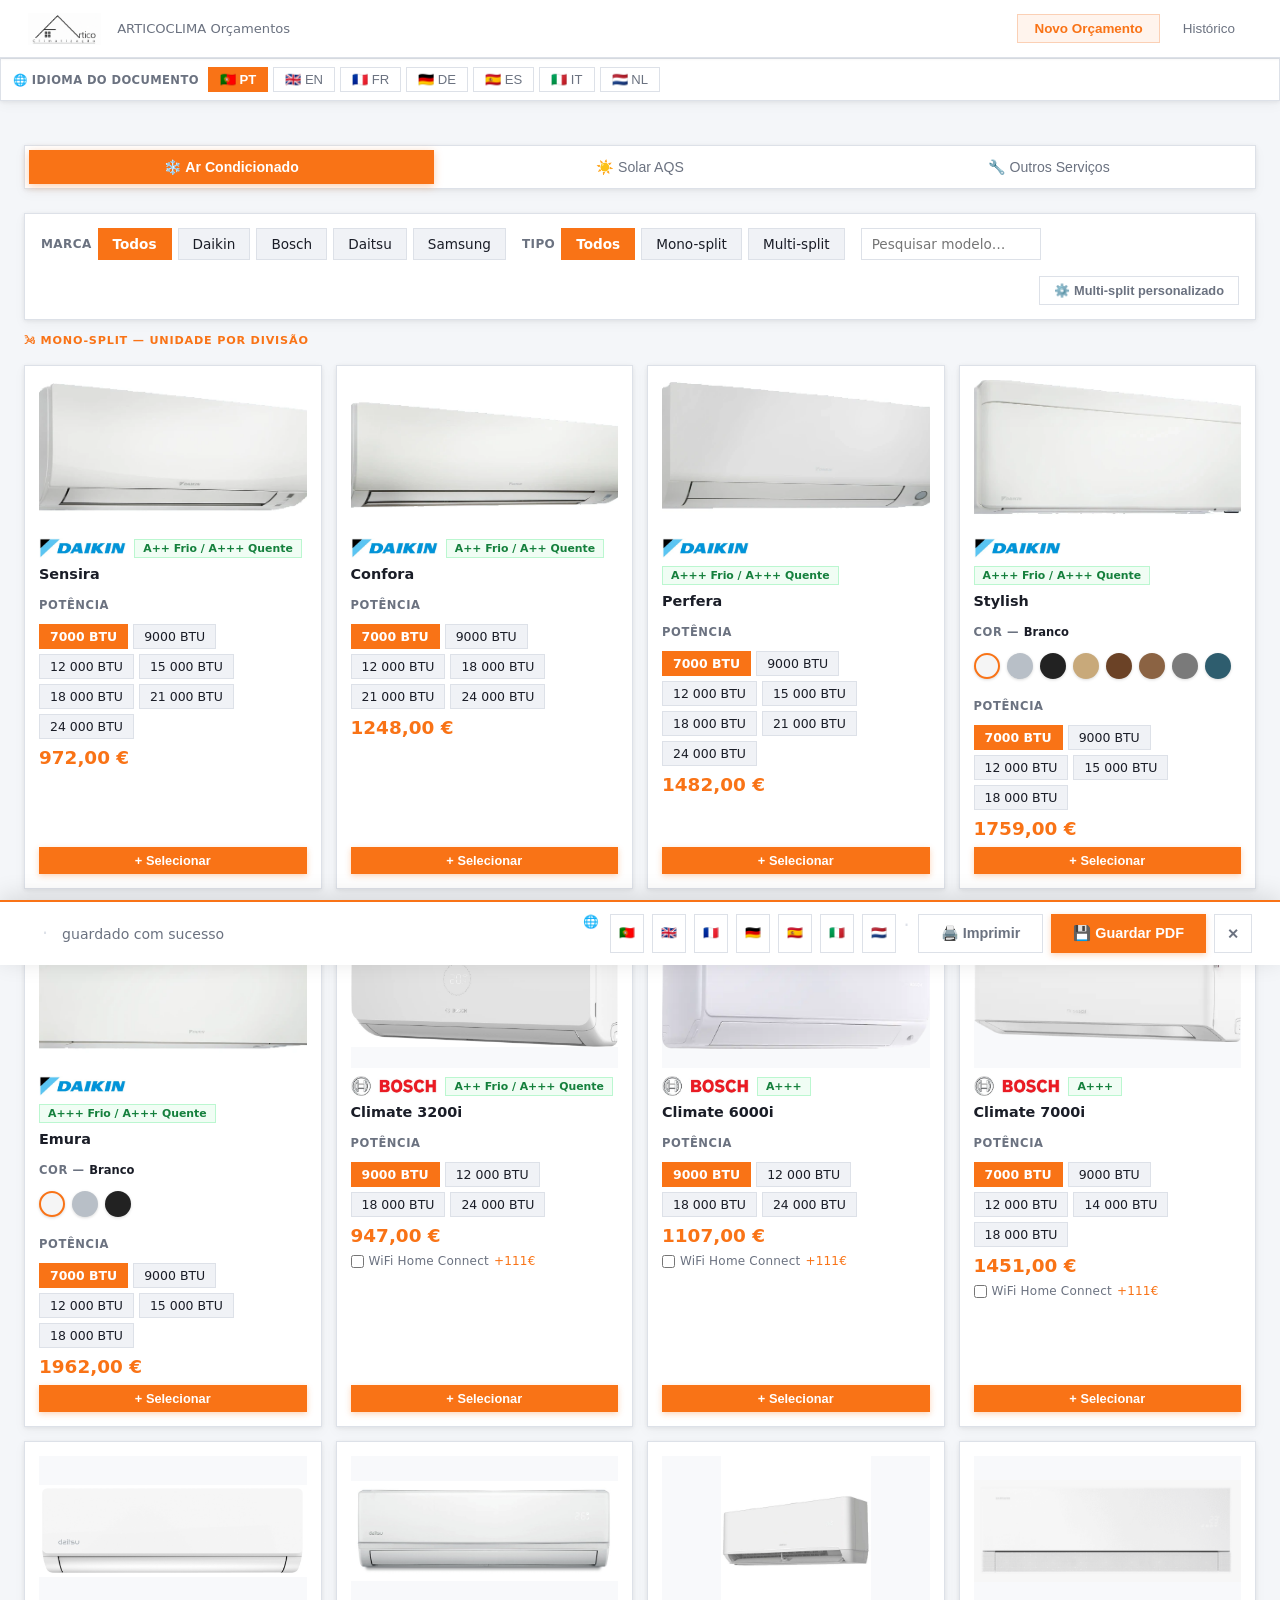
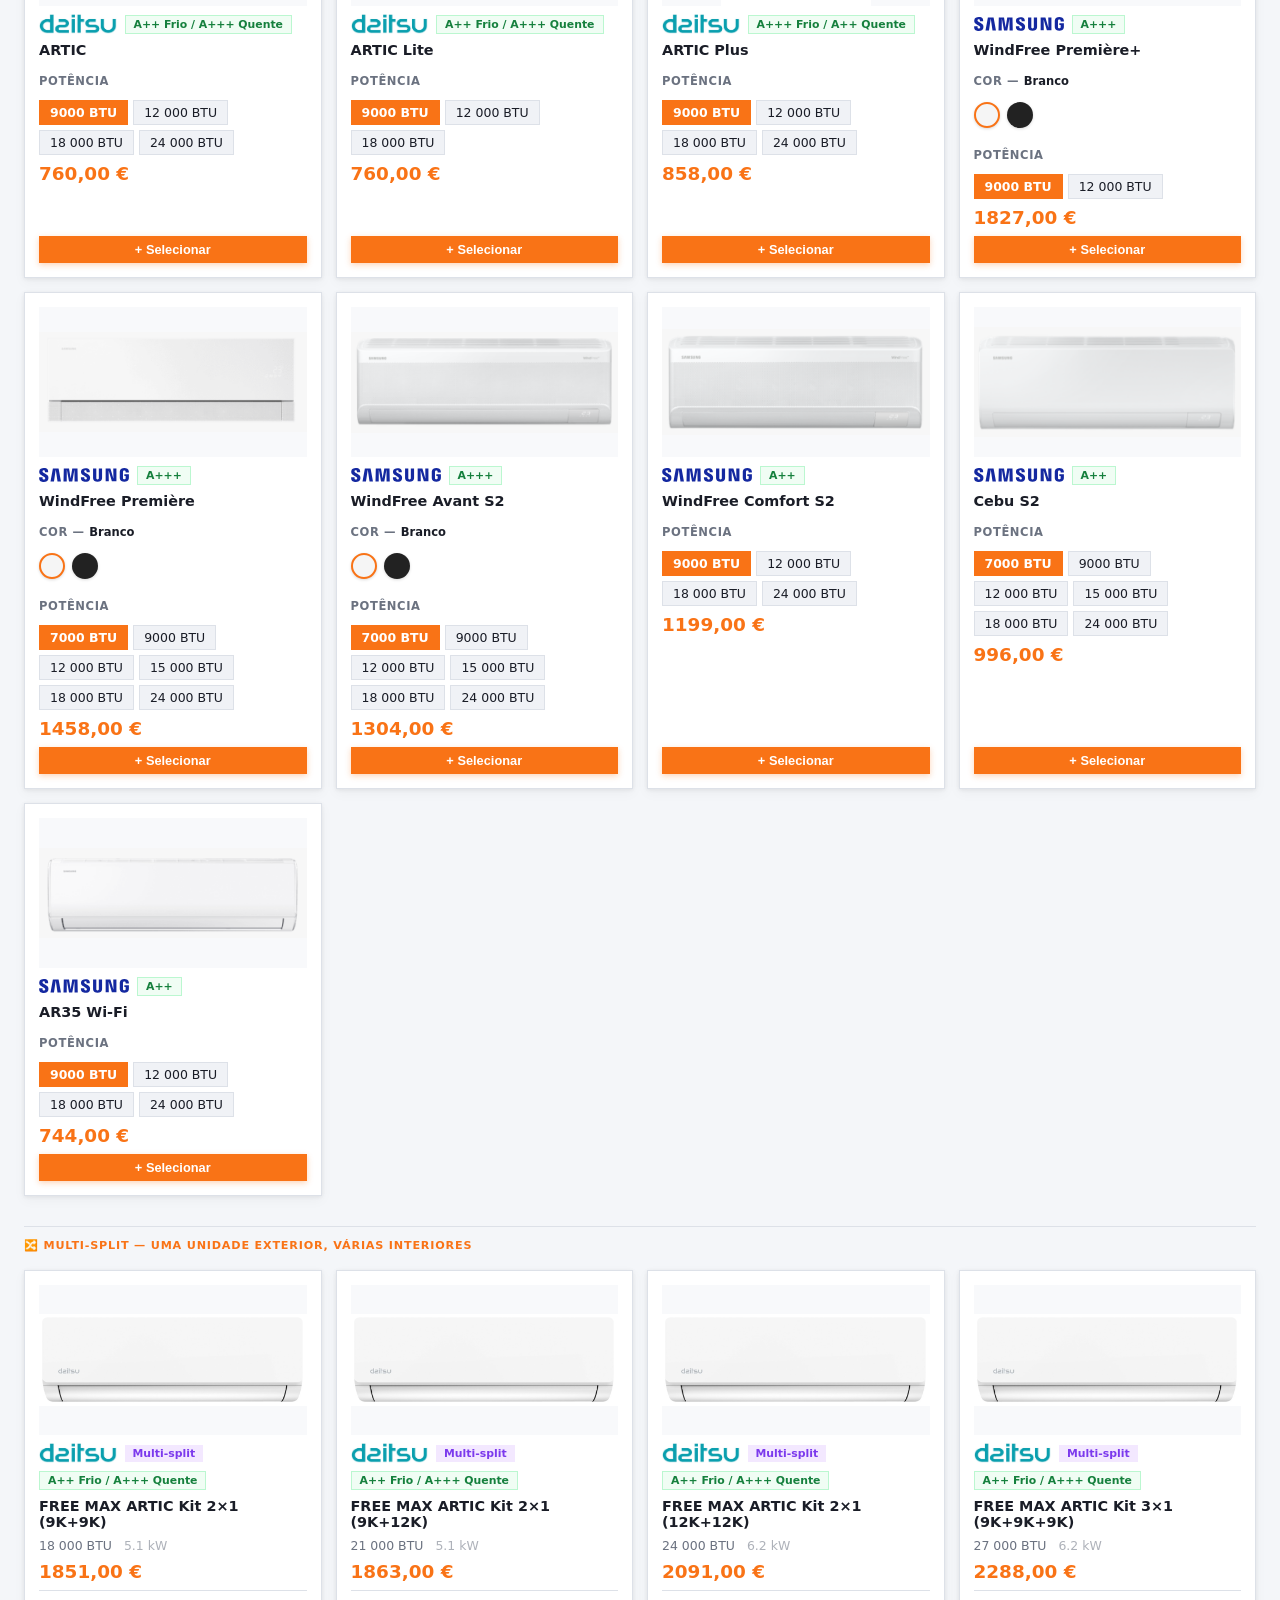
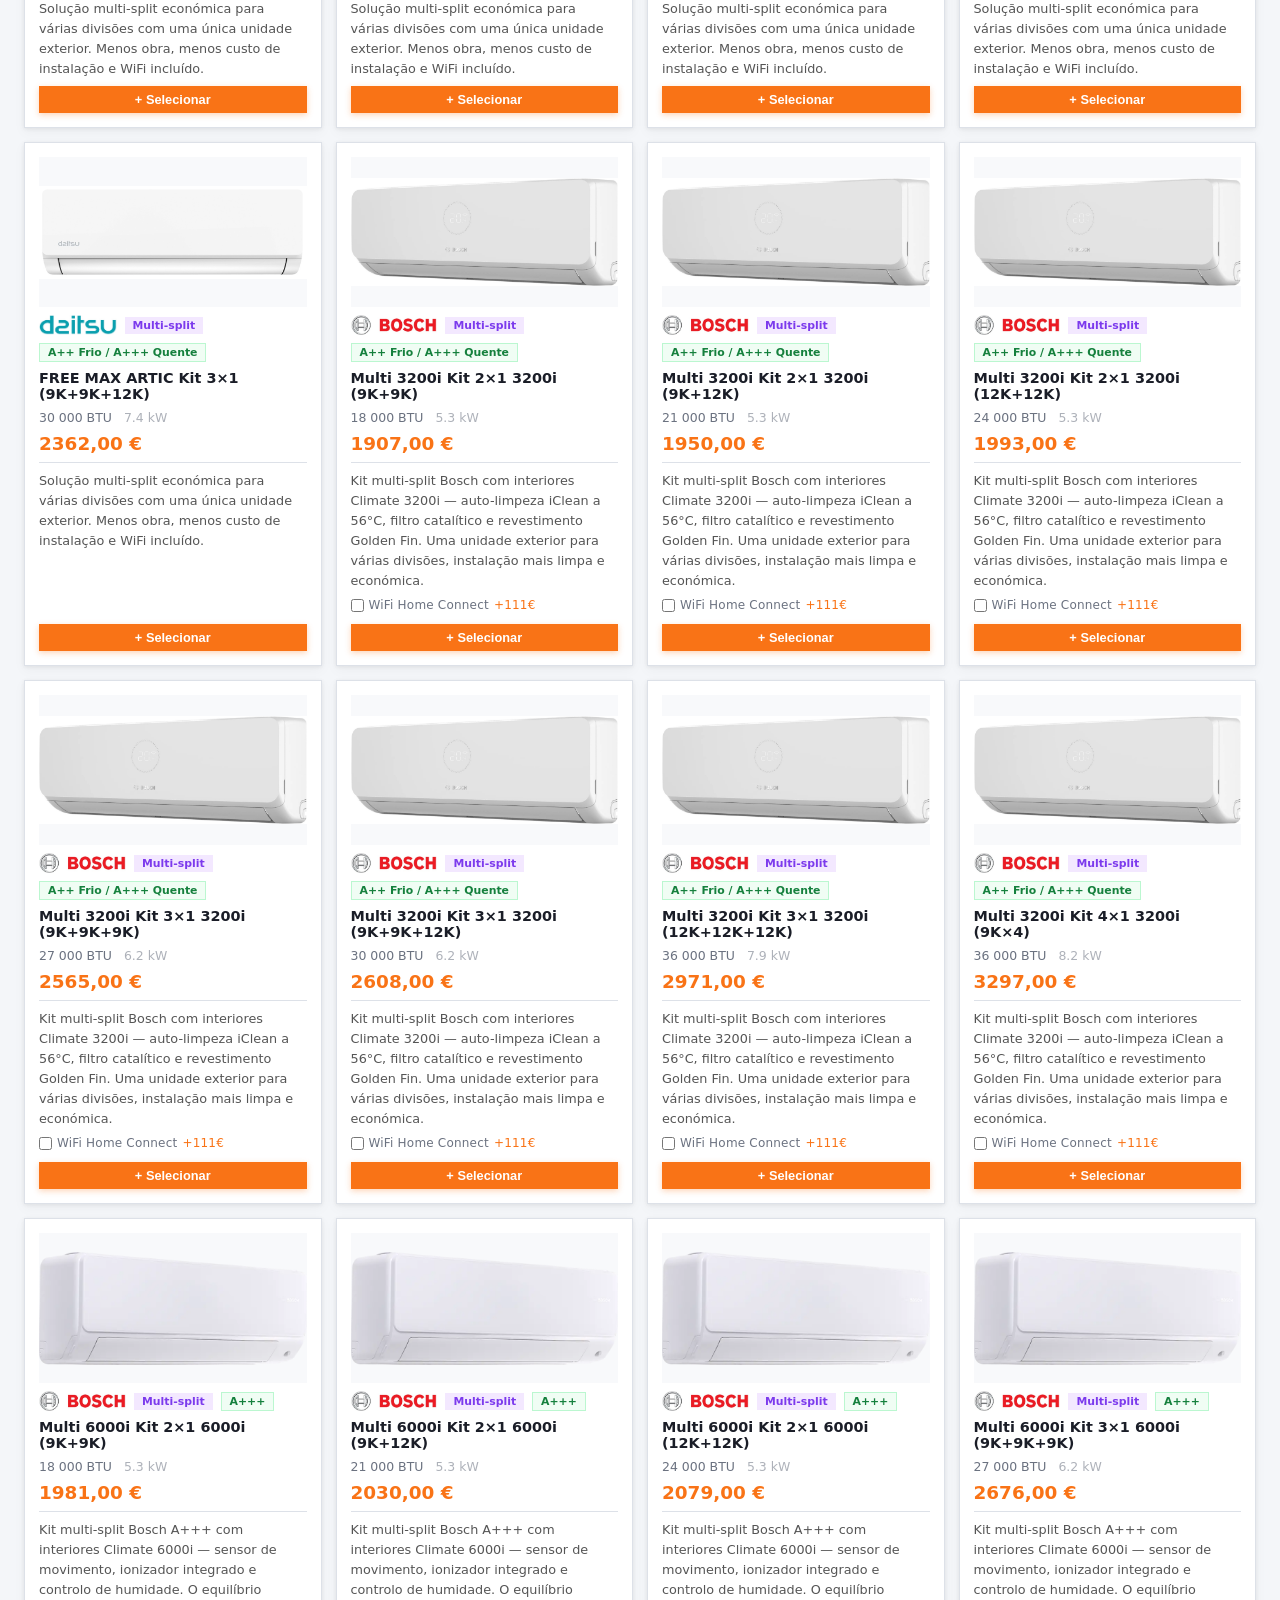
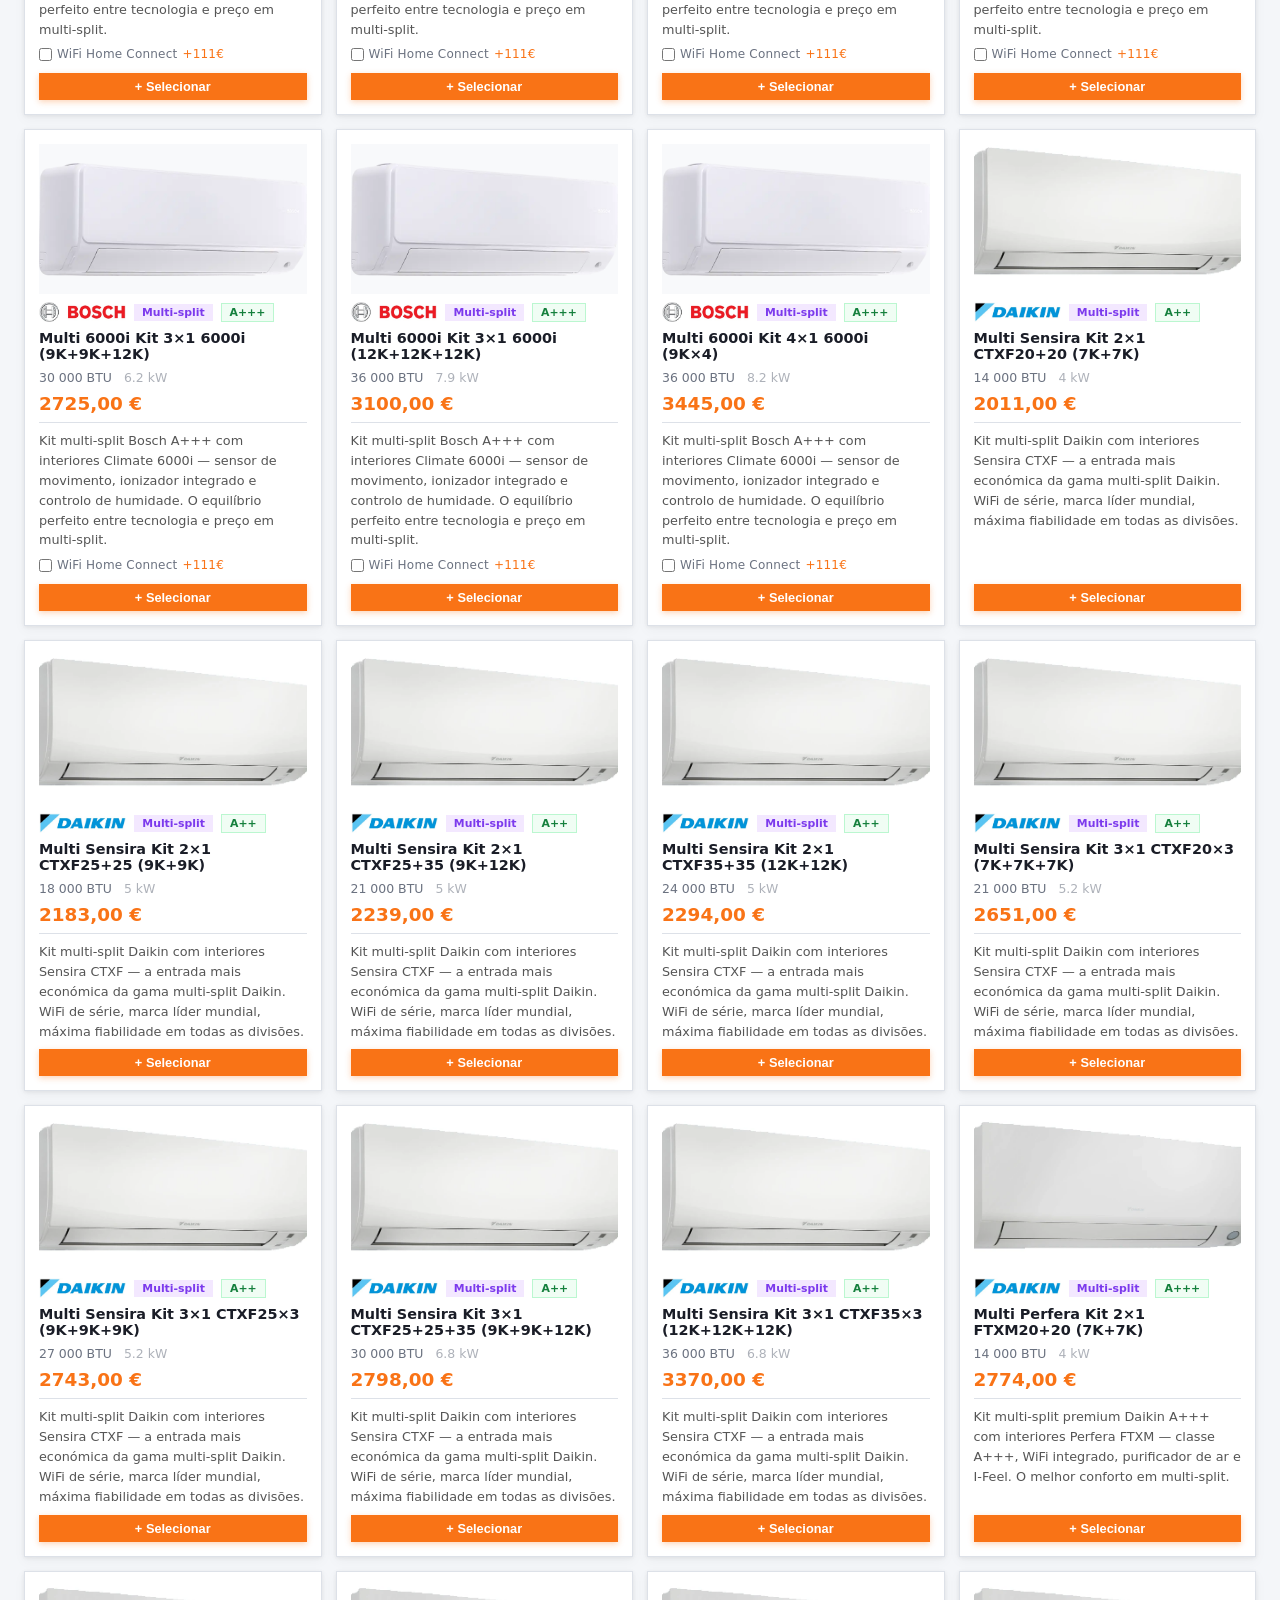
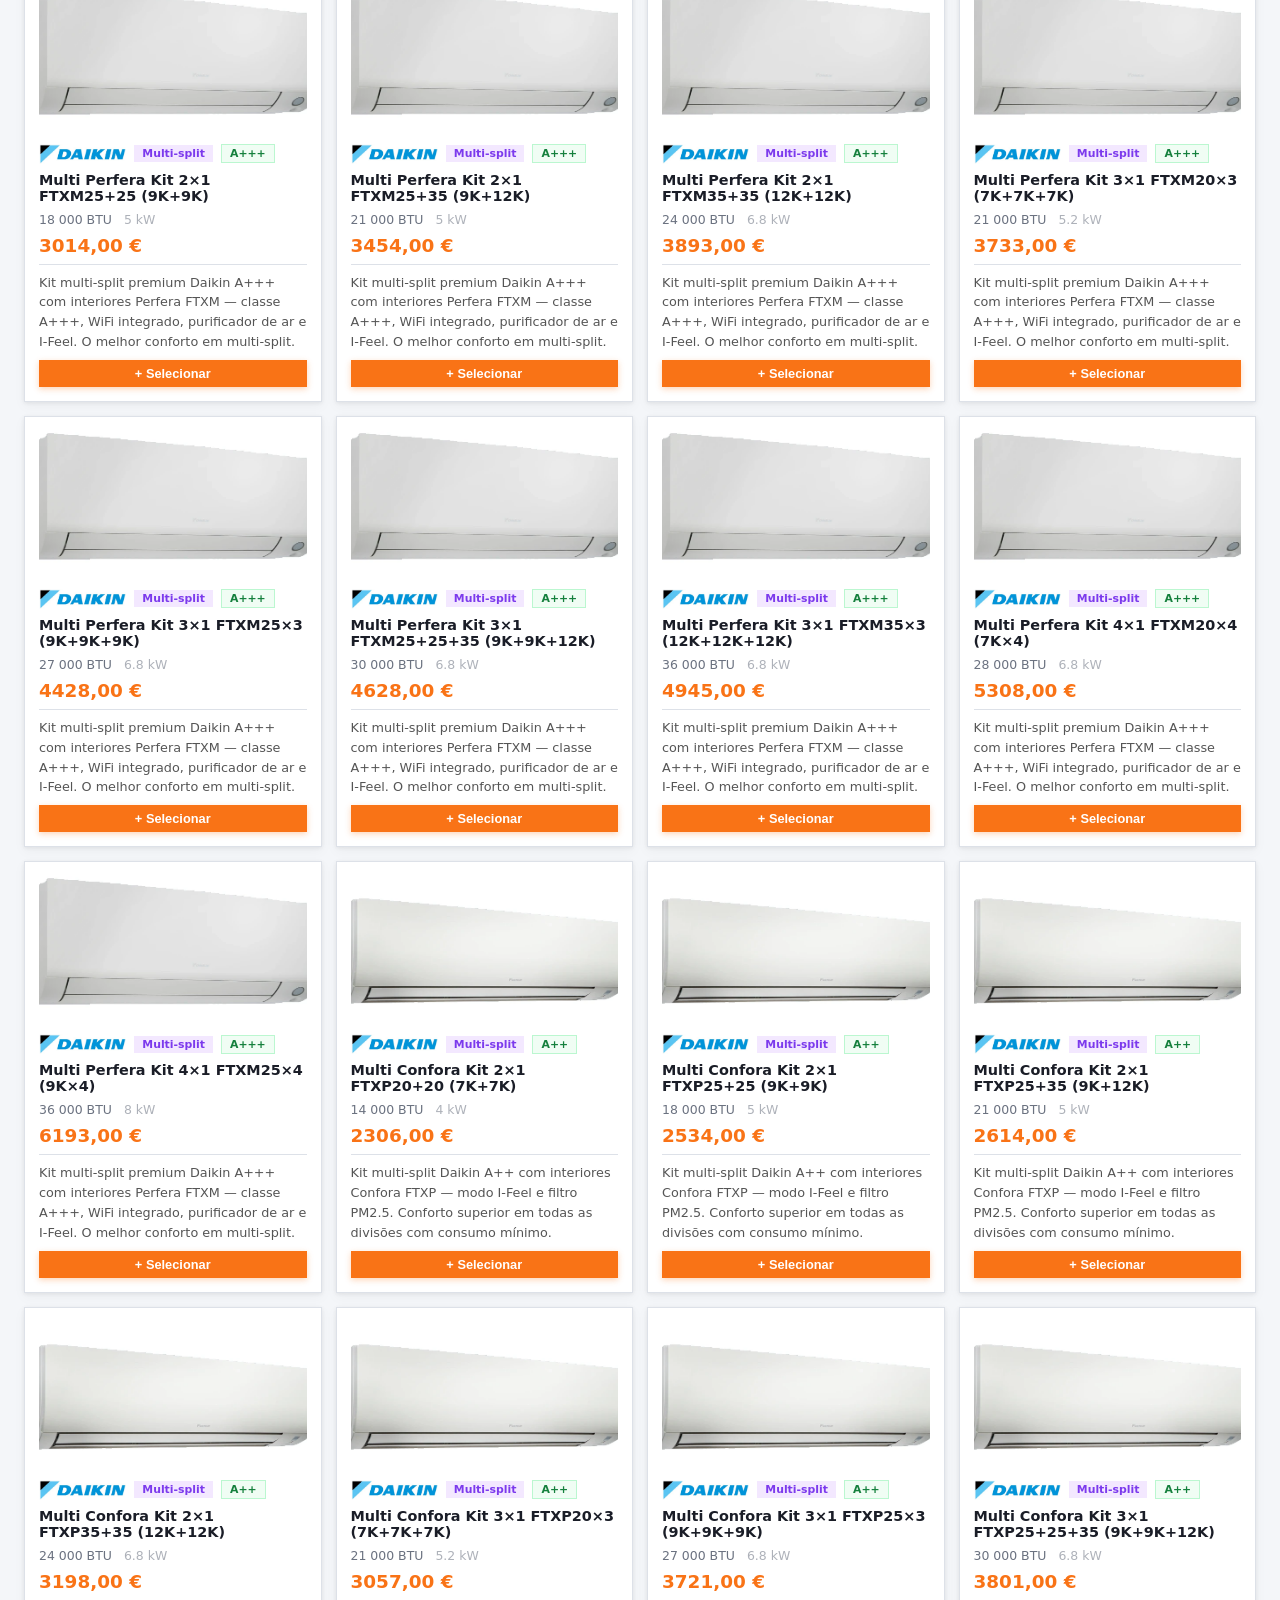
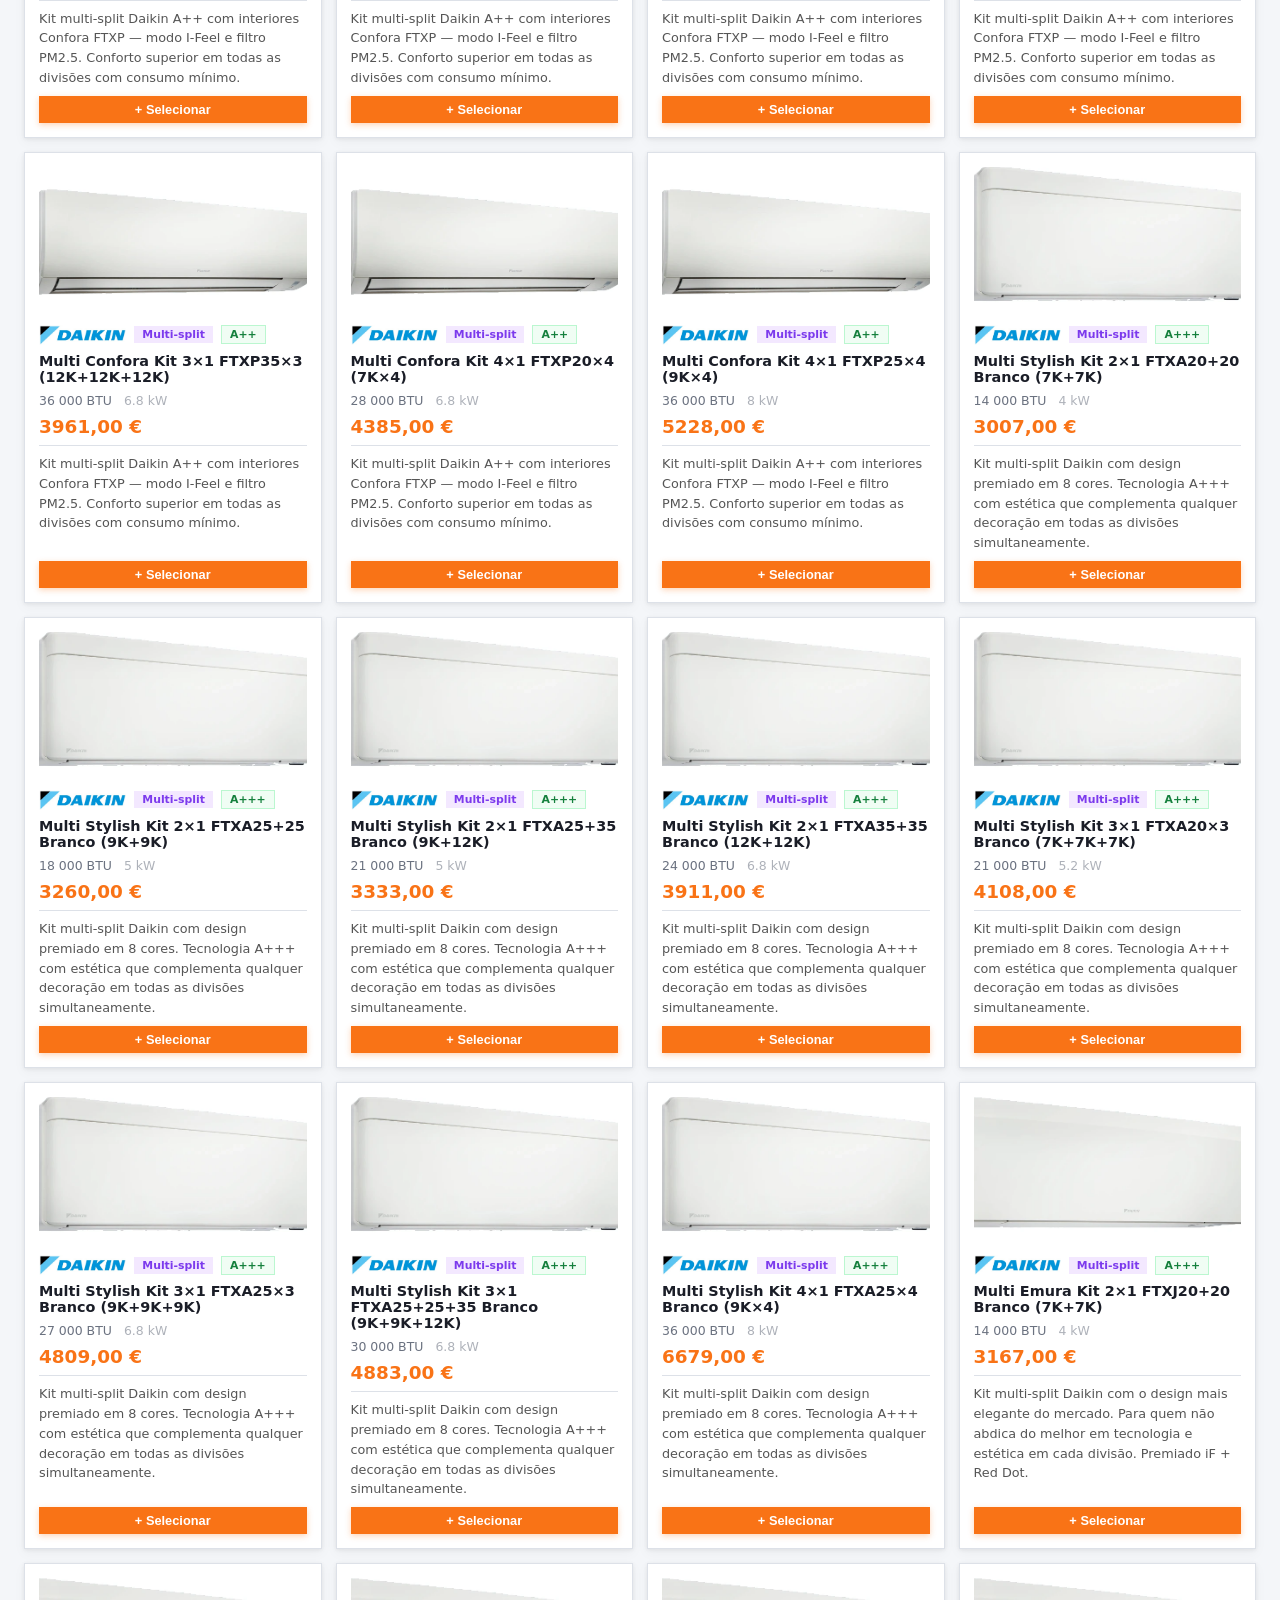
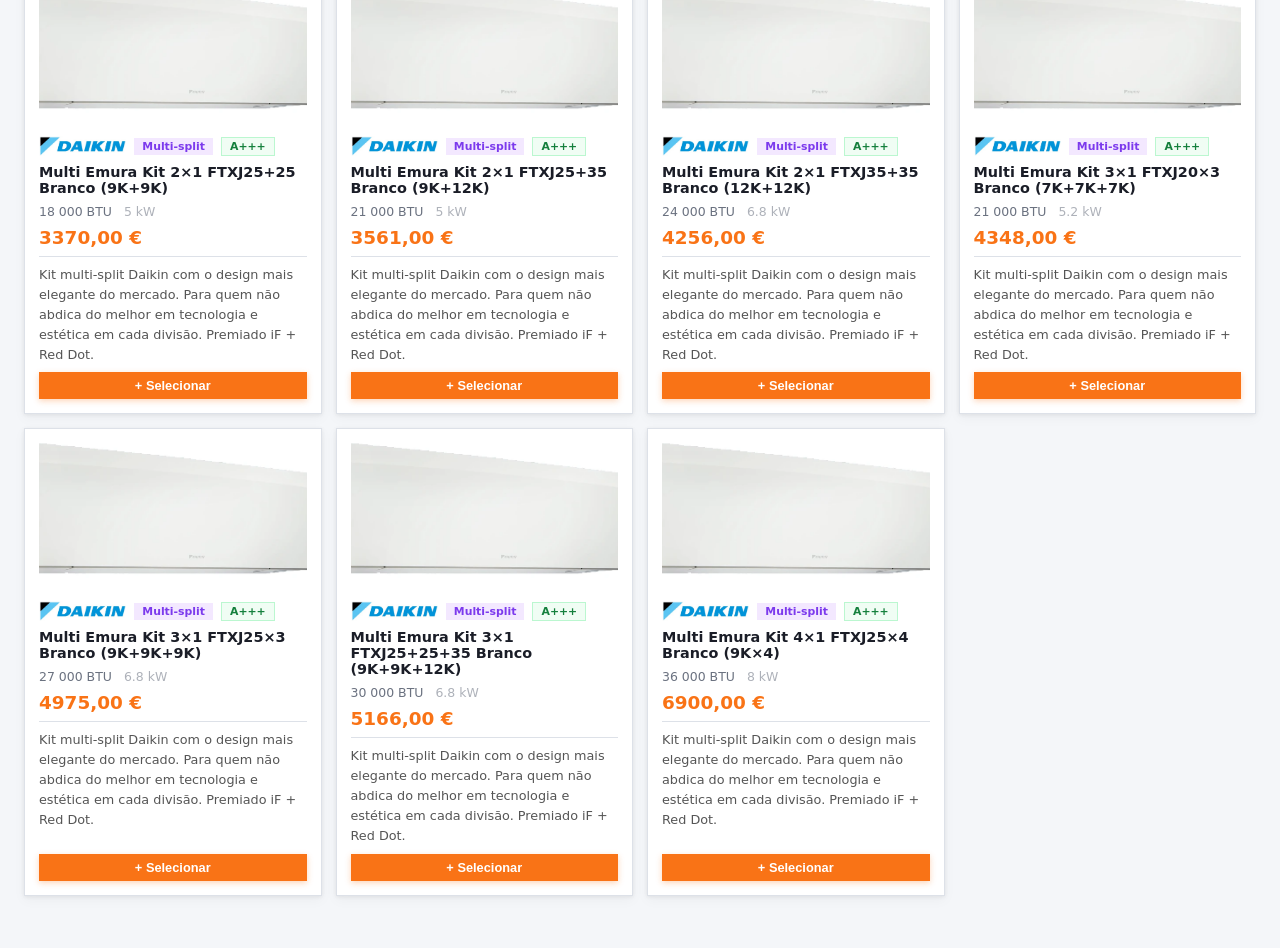
==== backoffice/index.html @ 6b47f9da "feat: ARTIC Lite + botões WhatsApp por opção com traduções - Novo produto Daitsu ARTIC Lite (DS-9KLF" ====
﻿<!DOCTYPE html>
<html lang="pt">
<head>
  <meta charset="UTF-8">
  <meta name="viewport" content="width=device-width, initial-scale=1.0">
  <title>ARTICOCLIMA Orçamentos</title>
  <style>
    *, *::before, *::after { box-sizing: border-box; margin: 0; padding: 0; }
    :root {
      --bg: #f4f6f9;
      --surface: #ffffff;
      --surface2: #f0f2f6;
      --border: #dde1e8;
      --orange: #f97316;
      --orange-light: #fff4ed;
      --orange-dim: #fed7aa;
      --text: #1a1d27;
      --muted: #6b7280;
      --green: #16a34a;
      --red: #dc2626;
      --radius: 0px;
      --shadow: 0 1px 4px rgba(0,0,0,.07), 0 4px 12px rgba(0,0,0,.04);
      --shadow-md: 0 2px 8px rgba(0,0,0,.09), 0 6px 20px rgba(0,0,0,.05);
      --font: 'Segoe UI', system-ui, sans-serif;
    }
    body { background: var(--bg); color: var(--text); font-family: var(--font); min-height: 100vh; }

    /* ── Header ── */
    header {
      background: #fff;
      border-bottom: 1px solid var(--border);
      padding: 0 28px;
      display: flex; align-items: center; gap: 16px;
      position: sticky; top: 0; z-index: 100;
      height: 58px;
      box-shadow: 0 1px 3px rgba(0,0,0,.06);
    }
    .header-logo { height: 32px; mix-blend-mode: multiply; }
    .header-divider { width: 1px; height: 22px; background: var(--border); }
    .header-title { font-size: .82rem; color: var(--muted); font-weight: 500; }
    header nav { margin-left: auto; display: flex; gap: 6px; }
    header nav button {
      background: none; border: 1px solid transparent; color: var(--muted);
      padding: 6px 16px; cursor: pointer; font-size: .84rem;
      font-weight: 500; transition: all .15s;
    }
    header nav button.active { background: var(--orange-light); border-color: #fbd0b5; color: var(--orange); font-weight: 600; }
    header nav button:hover:not(.active) { background: var(--surface2); color: var(--text); }

    /* ── Layout ── */
    .view { display: none; padding: 28px 24px; max-width: 1600px; margin: 0 auto; width: 100%; }
    .view.active { display: block; }

    /* ── Category tabs ── */
    .cat-tabs {
      display: flex; gap: 4px; margin-bottom: 24px;
      background: var(--surface); border: 1px solid var(--border);
      padding: 4px;
      box-shadow: var(--shadow);
    }
    .cat-tab {
      flex: 1; padding: 9px 16px; background: none; border: none;
      color: var(--muted); cursor: pointer; font-size: .88rem; font-weight: 500;
      transition: all .15s; text-align: center;
    }
    .cat-tab.active { background: var(--orange); color: #fff; font-weight: 600; box-shadow: 0 2px 8px rgba(249,115,22,.35); }
    .cat-tab:hover:not(.active) { background: var(--surface2); color: var(--text); }
    .cat-panel { display: none; }
    .cat-panel.active { display: block; }

    /* ── Inputs ── */
    label { font-size: .76rem; color: var(--muted); display: block; margin-bottom: 5px; font-weight: 500; letter-spacing: .2px; }
    textarea, input[type=text], input[type=number], select {
      width: 100%; background: #fff; border: 1.5px solid var(--border); color: var(--text);
      padding: 9px 12px; border-radius: var(--radius); font-size: .9rem; font-family: var(--font);
      transition: border-color .15s, box-shadow .15s; resize: vertical;
    }
    textarea:focus, input:focus, select:focus {
      outline: none; border-color: var(--orange);
      box-shadow: 0 0 0 3px rgba(249,115,22,.12);
    }
    .form-row { display: grid; grid-template-columns: 1fr 1fr; gap: 16px; margin-bottom: 16px; }
    .form-row.three { grid-template-columns: 1fr 1fr 1fr; }
    .form-group { margin-bottom: 16px; }

    /* ── Buttons ── */
    .btn { padding: 10px 22px; border: none; border-radius: var(--radius); cursor: pointer; font-size: .9rem; font-weight: 600; transition: all .15s; }
    .btn-primary { background: var(--orange); color: #fff; box-shadow: 0 2px 6px rgba(249,115,22,.3); }
    .btn-primary:hover { background: #ea6a0a; box-shadow: 0 3px 10px rgba(249,115,22,.4); }
    .btn-primary:disabled { background: var(--orange-dim); box-shadow: none; cursor: not-allowed; }
    .btn-ghost { background: #fff; border: 1.5px solid var(--border); color: var(--muted); }
    .btn-ghost:hover { border-color: var(--orange); color: var(--orange); background: var(--orange-light); }
    .btn-sm { padding: 6px 14px; font-size: .8rem; }
    .btn-green { background: var(--green); color: #fff; box-shadow: 0 2px 6px rgba(22,163,74,.3); }
    .btn-green:hover { background: #15803d; }
    #toast-container { position:fixed; bottom:24px; left:50%; transform:translateX(-50%); z-index:9999; display:flex; flex-direction:column; align-items:center; gap:8px; pointer-events:none; }
    .toast { background:#1e293b; color:#fff; padding:10px 18px; border-radius:10px; font-size:.85rem; font-weight:500; box-shadow:0 4px 16px rgba(0,0,0,.25); opacity:0; transform:translateY(12px); transition:opacity .2s,transform .2s; white-space:nowrap; }
    .toast.show { opacity:1; transform:translateY(0); }
    .toast.toast-success { border-left:4px solid #22c55e; }
    .toast.toast-remove  { border-left:4px solid #ef4444; }

    /* ── Cards ── */
    .card { background: var(--surface); border: 1px solid var(--border); border-radius: var(--radius); padding: 20px; box-shadow: var(--shadow); }
    .card + .card { margin-top: 14px; }
    h2 { font-size: 1rem; font-weight: 700; margin-bottom: 16px; color: var(--text); }
    h3 { font-size: .9rem; font-weight: 600; }

    /* ── AC Selector ── */
    .sugerir-area { margin-bottom: 20px; }
    .ac-section { margin-bottom: 18px; }
    .ac-section-label { font-size: .72rem; font-weight: 700; text-transform: uppercase; letter-spacing: .6px; color: var(--muted); margin-bottom: 8px; }

    .chip-group { display: flex; flex-wrap: wrap; gap: 8px; }
    .chip { padding: 7px 14px; background: var(--surface2); border: 1.5px solid var(--border); color: var(--text); font-size: .85rem; cursor: pointer; transition: all .12s; font-family: var(--font); }
    .chip:hover { border-color: var(--orange); background: var(--orange-light); }
    .chip.active { background: var(--orange); border-color: var(--orange); color: #fff; font-weight: 600; }

    .divisao-row { display: grid; grid-template-columns: 1fr 1fr 90px 32px; gap: 8px; align-items: center; margin-bottom: 8px; }
    .divisao-row select, .divisao-row input { margin: 0; }
    .divisao-row .btn-remove { padding: 0; width: 32px; height: 36px; background: none; border: 1.5px solid var(--border); color: var(--muted); font-size: 1rem; cursor: pointer; display: flex; align-items: center; justify-content: center; transition: all .12s; }
    .divisao-row .btn-remove:hover { border-color: var(--red); color: var(--red); background: #fee2e2; }

    .spinner { display: inline-block; width: 16px; height: 16px; border: 2px solid #fbd0b5; border-top-color: var(--orange); border-radius: 50%; animation: spin .7s linear infinite; vertical-align: middle; margin-right: 8px; }
    @keyframes spin { to { transform: rotate(360deg); } }

    /* ── Back to top ── */
    #back-to-top {
      position: fixed; bottom: 24px; right: 24px; z-index: 999;
      width: 42px; height: 42px;
      background: var(--orange); color: #fff; border: none;
      border-radius: 50%; cursor: pointer; font-size: 1.1rem; line-height: 1;
      box-shadow: 0 3px 10px rgba(249,115,22,.45);
      display: flex; align-items: center; justify-content: center;
      opacity: 0; pointer-events: none;
      transition: opacity .25s, transform .25s;
      transform: translateY(8px);
    }
    #back-to-top.visible { opacity: 1; pointer-events: auto; transform: translateY(0); }
    #back-to-top:hover { background: #ea6a0a; box-shadow: 0 4px 14px rgba(249,115,22,.55); }
    #resumo-necessidade { font-size: .85rem; color: #7c3f0a; margin-bottom: 16px; padding: 10px 14px; background: var(--orange-light); border: 1px solid #fbd0b5; display: none; }

    /* ── Option cards ── */
    .opcoes-grid { display: grid; grid-template-columns: repeat(auto-fill, minmax(280px, 1fr)); gap: 14px; margin-bottom: 24px; }
    .opcao-card {
      background: #fff; border: 1.5px solid var(--border); border-radius: var(--radius);
      padding: 14px; cursor: pointer; transition: all .15s;
      display: flex; flex-direction: column; gap: 8px;
      box-shadow: var(--shadow);
    }
    .opcao-card:hover { border-color: var(--orange); box-shadow: var(--shadow-md); transform: translateY(-1px); }
    .opcao-card.selected { border-color: var(--orange); background: var(--orange-light); box-shadow: 0 0 0 3px rgba(249,115,22,.15); }
    .opcao-badge { display: flex; align-items: center; gap: 8px; flex-wrap: wrap; }
    .badge { font-size: .68rem; font-weight: 700; padding: 2px 8px; }
    .badge-multi { background: #f3e8ff; color: #7c3aed; }
    .badge-classe { background: #f0fdf4; color: #15803d; border: 1px solid #bbf7d0; }
    .brand-logo { height: 20px; object-fit: contain; mix-blend-mode: multiply; max-width: 90px; }
    .opcao-title { font-size: .9rem; font-weight: 700; color: var(--text); }
    .opcao-specs { font-size: .78rem; color: var(--muted); display: flex; gap: 12px; }
    .opcao-pvp { font-size: 1.15rem; font-weight: 800; color: var(--orange); }
    .opcao-justificacao { font-size: .8rem; color: #555; line-height: 1.55; border-top: 1px solid var(--border); padding-top: 8px; }
    .opcao-img-wrap { width: 100%; height: 150px; background: #f8f9fb; overflow: hidden; display: flex; align-items: center; justify-content: center; }
    .opcao-img { width: 100%; height: 150px; object-fit: contain; }
    .opcao-img[data-brand="daikin"] { transform: scale(2.2); }
    .opcao-select-btn { margin-top: auto; width: 100%; }
    .opcao-select-btn.selected-btn { background: var(--orange); color: #fff; border-color: var(--orange); }
    .tipo-divider {
      grid-column: 1 / -1; font-size:.7rem; font-weight:700; text-transform:uppercase;
      letter-spacing:.8px; color:var(--orange); margin:16px 0 4px; display:flex; align-items:center; gap:8px;
      border-top:1px solid var(--border); padding-top:12px;
    }
    .tipo-divider:first-child { border-top:none; padding-top:0; margin-top:0; }
    .selected-items-list { display:flex; flex-direction:column; gap:8px; margin-bottom:16px; }
    .selected-item-row {
      background:var(--orange-light); border:1px solid #fbd0b5; padding:10px 14px;
      display:flex; align-items:center; gap:12px;
    }
    .selected-item-row img { width:50px; height:50px; object-fit:contain; background:#fff; padding:2px; flex-shrink:0; }
    .selected-item-info { flex:1; min-width:0; }
    .selected-item-name { font-weight:700; font-size:.88rem; }
    .selected-item-pvp { font-size:.78rem; color:#7c3f0a; margin-top:2px; }
    .selected-item-qty { display:flex; align-items:center; gap:6px; white-space:nowrap; }
    .selected-item-qty label { font-size:.78rem; color:var(--muted); }
    .selected-item-qty input { width:58px; }

    /* ── Quote form ── */
    #quote-form { background: #fff; border: 1.5px solid #fbd0b5; border-radius: var(--radius); padding: 22px; margin-top: 20px; box-shadow: var(--shadow-md); }
    #quote-form h2 { color: var(--orange); }
    .selected-product-summary { background: var(--orange-light); border: 1px solid #fbd0b5; border-radius: var(--radius); padding: 12px 16px; margin-bottom: 20px; display: flex; align-items: center; gap: 12px; }
    .selected-product-summary img { width: 60px; height: 60px; object-fit: contain; background: #fff; padding: 4px; }
    .sps-info { flex: 1; }
    .sps-name { font-weight: 700; font-size: .95rem; }
    .sps-sub { font-size: .78rem; color: #7c3f0a; margin-top: 2px; }

    /* ── Solar products ── */
    .solar-grid { display: grid; grid-template-columns: repeat(auto-fill, minmax(190px, 1fr)); gap: 12px; margin-bottom: 20px; }
    .solar-card {
      background: #fff; border: 1.5px solid var(--border); border-radius: var(--radius);
      padding: 14px 12px; cursor: pointer; transition: all .15s; text-align: center;
      box-shadow: var(--shadow);
    }
    .solar-card:hover { border-color: var(--orange); box-shadow: var(--shadow-md); transform: translateY(-1px); }
    .solar-card.selected { border-color: var(--orange); background: var(--orange-light); box-shadow: 0 0 0 3px rgba(249,115,22,.15); }
    .solar-card img { width: 100%; height: 90px; object-fit: contain; margin-bottom: 8px; }
    .solar-card-name { font-size: .82rem; font-weight: 700; margin-bottom: 4px; color: var(--text); }
    .solar-card-pvp { font-size: 1.05rem; color: var(--orange); font-weight: 800; }
    .solar-card-tag { font-size: .7rem; color: var(--muted); margin-top: 2px; }
    .solar-series-label {
      font-size: .7rem; font-weight: 700; text-transform: uppercase; letter-spacing: .8px;
      color: var(--orange); margin: 20px 0 10px; display: flex; align-items: center; gap: 8px;
    }
    .solar-series-label::after { content: ''; flex: 1; height: 1px; background: #fbd0b5; }

    /* ── Services ── */
    .service-row {
      display: flex; align-items: center; gap: 12px; padding: 13px 14px;
      background: #fff; border: 1.5px solid var(--border); border-radius: var(--radius);
      margin-bottom: 8px; transition: border-color .15s;
    }
    .service-row:has(input:checked) { border-color: var(--orange); background: var(--orange-light); }
    .service-row input[type=checkbox] { width: 18px; height: 18px; accent-color: var(--orange); flex-shrink: 0; cursor: pointer; }
    .service-label { flex: 1; font-size: .88rem; cursor: pointer; line-height: 1.4; }
    .service-price-wrap { display: flex; align-items: center; gap: 6px; }
    .service-price-wrap input { width: 90px; text-align: right; }
    .service-price-wrap span { font-size: .8rem; color: var(--muted); }

    /* ── Total preview ── */
    .total-preview { background: var(--surface2); border-radius: var(--radius); padding: 14px 18px; margin-top: 16px; border: 1px solid var(--border); }
    .total-line { display: flex; justify-content: space-between; font-size: .85rem; color: var(--muted); margin-bottom: 5px; }
    .total-final { display: flex; justify-content: space-between; font-size: 1.1rem; font-weight: 800; color: var(--text); border-top: 1.5px solid var(--border); padding-top: 10px; margin-top: 8px; }
    .total-final span:last-child { color: var(--orange); }

    /* ── History ── */
    .historico-table { width: 100%; border-collapse: collapse; font-size: .85rem; }
    .historico-table th { text-align: left; color: var(--muted); font-weight: 600; padding: 8px 14px; border-bottom: 1.5px solid var(--border); font-size: .75rem; text-transform: uppercase; letter-spacing: .5px; }
    .historico-table td { padding: 11px 14px; border-bottom: 1px solid var(--border); vertical-align: middle; }
    .historico-table tr:hover td { background: var(--orange-light); }
    .cat-pill { font-size: .7rem; padding: 3px 10px; font-weight: 700; }
    .cat-ac { background: #dbeafe; color: #1d4ed8; }
    .cat-solar { background: #fef9c3; color: #854d0e; }
    .cat-servicos { background: #dcfce7; color: #15803d; }

    /* ── Modal item manual ── */
    .manual-modal-overlay { position:fixed;inset:0;background:rgba(0,0,0,.45);z-index:800;display:flex;align-items:center;justify-content:center; }
    .manual-modal { background:var(--surface);border-radius:var(--radius);padding:28px 28px 22px;width:min(480px,94vw);box-shadow:var(--shadow-md);display:flex;flex-direction:column;gap:14px; }
    .manual-modal h3 { margin:0 0 4px;font-size:1.05rem; }
    .manual-modal .form-row { display:grid;grid-template-columns:1fr 1fr;gap:10px; }
    .manual-modal .form-group { display:flex;flex-direction:column;gap:4px; }
    .manual-modal label { font-size:.78rem;font-weight:600;color:var(--muted); }
    .manual-modal input, .manual-modal select { padding:7px 10px;border:1px solid var(--border);border-radius:4px;font-size:.88rem;font-family:var(--font);background:var(--bg); }
    .manual-modal .modal-btns { display:flex;gap:10px;justify-content:flex-end;margin-top:4px; }

    /* ── Notifications ── */
    .toast { position: fixed; bottom: 24px; right: 24px; background: var(--green); color: #fff; padding: 12px 20px; border-radius: var(--radius); font-weight: 600; font-size: .9rem; z-index: 999; transform: translateY(80px); opacity: 0; transition: all .3s; box-shadow: var(--shadow-md); }
    .toast.show { transform: translateY(0); opacity: 1; }
    .toast.error { background: var(--red); }

    /* ── Barra de ações pós-geração ── */
    .barra-acoes {
      position: fixed; bottom: 0; left: 0; right: 0; z-index: 500;
      background: #fff; border-top: 2.5px solid var(--orange);
      padding: 12px 28px; display: flex; align-items: center; gap: 14px; flex-wrap: wrap;
      box-shadow: 0 -4px 24px rgba(0,0,0,.12);
      transform: translateY(100%); transition: transform .3s cubic-bezier(.4,0,.2,1);
    }
    .barra-acoes.show { transform: translateY(0); }
    .barra-acoes-num { font-weight: 800; color: var(--orange); font-size: 1rem; white-space: nowrap; }
    .barra-acoes-sep { color: var(--border); font-size: 1.2rem; }
    .barra-acoes-btns { display: flex; gap: 8px; margin-left: auto; }

    /* ── Language bar ── */
    .lang-bar { display:flex; align-items:center; gap:5px; margin-bottom:16px; flex-wrap:wrap; background:var(--surface); border:1px solid var(--border); padding:8px 12px; box-shadow:var(--shadow); }
    .lang-bar-label { font-size:.72rem; font-weight:700; color:var(--muted); text-transform:uppercase; letter-spacing:.4px; margin-right:4px; white-space:nowrap; }
    .lang-btn { padding:5px 11px; border:1.5px solid var(--border); background:#fff; color:var(--muted); cursor:pointer; font-size:.82rem; font-weight:500; transition:all .15s; line-height:1; }
    .lang-btn.active { background:var(--orange); border-color:var(--orange); color:#fff; font-weight:700; }
    .lang-btn:hover:not(.active) { border-color:var(--orange); color:var(--orange); background:var(--orange-light); }

    /* ── AC Mode bar ── */
    .ac-mode-bar { display:flex; gap:4px; margin-bottom:16px; background:var(--surface); border:1px solid var(--border); padding:4px; box-shadow:var(--shadow); }
    .ac-mode-btn { flex:1; padding:9px 16px; background:none; border:none; color:var(--muted); cursor:pointer; font-size:.88rem; font-weight:500; transition:all .15s; text-align:center; }
    .ac-mode-btn.active { background:var(--orange); color:#fff; font-weight:700; box-shadow:0 2px 8px rgba(249,115,22,.35); }
    .ac-mode-btn:hover:not(.active) { background:var(--surface2); color:var(--text); }

    /* ── Multi-split personalizado ── */
    .ms-filter-bar { display:flex; gap:4px; flex-wrap:wrap; align-items:center; margin-bottom:14px; }
    .ms-ext-grid { display:grid; grid-template-columns:repeat(auto-fill,minmax(155px,1fr)); gap:10px; margin-bottom:8px; }
    .ms-ext-card { border:2px solid var(--border); padding:12px 10px; cursor:pointer; transition:all .15s; text-align:center; background:#fff; }
    .ms-ext-card:hover { border-color:var(--orange); }
    .ms-ext-card.selected { border-color:var(--orange); background:var(--orange-light); box-shadow:0 0 0 1px var(--orange); }
    .ms-ext-card img { width:100%; height:150px; object-fit:cover; border-radius:6px; margin-bottom:7px; }
    .ms-ext-brand { font-size:.69rem; font-weight:700; color:var(--muted); text-transform:uppercase; letter-spacing:.4px; }
    .ms-ext-name { font-size:.82rem; font-weight:600; margin-bottom:3px; line-height:1.3; }
    .ms-ext-specs { font-size:.74rem; color:var(--muted); margin-bottom:4px; }
    .ms-ext-pvp { font-size:.9rem; font-weight:700; color:var(--orange); }
    .ms-section-title { font-size:.76rem; font-weight:700; color:var(--text); text-transform:uppercase; letter-spacing:.5px; padding:12px 0 8px; border-top:1px solid var(--border); margin-top:8px; display:flex; align-items:center; justify-content:space-between; }
    .ms-slots-bar { display:flex; align-items:center; gap:8px; padding:8px 12px; background:var(--surface2); border:1px solid var(--border); margin-bottom:12px; font-size:.84rem; }
    .ms-slot-dot { display:inline-block; width:13px; height:13px; border-radius:50%; border:2px solid var(--border); background:#fff; margin-right:2px; vertical-align:middle; transition:all .15s; }
    .ms-slot-dot.used { background:var(--orange); border-color:var(--orange); }
    .ms-int-series-label { font-size:.72rem; font-weight:700; color:var(--muted); text-transform:uppercase; letter-spacing:.4px; margin-top:12px; margin-bottom:6px; }
    .ms-int-grid { display:grid; grid-template-columns:repeat(auto-fill,minmax(128px,1fr)); gap:7px; }
    .ms-int-card { border:2px solid var(--border); padding:9px 8px; cursor:pointer; transition:all .15s; text-align:center; background:#fff; position:relative; }
    .ms-int-card:hover:not(.disabled) { border-color:var(--orange); }
    .ms-int-card.has-qty { border-color:var(--orange); background:var(--orange-light); }
    .ms-int-card.disabled { opacity:.38; cursor:not-allowed; }
    .ms-int-card img { width:100%; height:90px; object-fit:cover; border-radius:5px; margin-bottom:6px; }
    .ms-int-name { font-size:.77rem; font-weight:600; margin-bottom:3px; line-height:1.3; }
    .ms-int-specs { font-size:.71rem; color:var(--muted); }
    .ms-int-pvp { font-size:.81rem; font-weight:700; color:var(--orange); margin-top:3px; }
    .ms-int-badge { position:absolute; top:4px; right:4px; background:var(--orange); color:#fff; border-radius:9px; min-width:18px; height:18px; font-size:.72rem; font-weight:700; display:flex; align-items:center; justify-content:center; padding:0 4px; }
    .ms-selected-list { margin-top:4px; }
    .ms-selected-row { display:flex; align-items:center; gap:10px; padding:7px 0; border-bottom:1px solid var(--border); }
    .ms-selected-row:last-child { border-bottom:none; }
    .ms-selected-info { flex:1; }
    .ms-selected-name { font-size:.84rem; font-weight:600; }
    .ms-selected-pvp { font-size:.74rem; color:var(--muted); }
    .ms-selected-controls { display:flex; align-items:center; gap:4px; }
    .ms-selected-controls button { width:24px; height:24px; border:1px solid var(--border); background:#fff; cursor:pointer; font-size:.9rem; display:flex; align-items:center; justify-content:center; transition:all .12s; font-family:var(--font); }
    .ms-selected-controls button:hover { border-color:var(--orange); color:var(--orange); }
    .ms-qty-val { width:24px; text-align:center; font-size:.85rem; font-weight:700; }
    .ms-remove:hover { border-color:var(--red) !important; color:var(--red) !important; background:#fee2e2 !important; }
    .ms-total-box { background:var(--surface2); border:1px solid var(--border); padding:12px 14px; margin-top:14px; }
    .ms-total-row { display:flex; justify-content:space-between; padding:4px 0; font-size:.84rem; border-bottom:1px solid var(--border); }
    .ms-total-row:last-child { border-bottom:none; }
    .ms-total-final { font-weight:700; font-size:.93rem; }

    /* ── Manual mode start ── */
    .manual-start { display:flex; flex-direction:column; align-items:center; justify-content:center; gap:14px; padding:32px 20px; background:#fff; border:1.5px dashed var(--border); margin-bottom:16px; }
    .manual-start p { font-size:.9rem; color:var(--muted); text-align:center; margin:0; }

    /* ── Group builder ── */
    .groups-header { display:flex; align-items:center; gap:8px; margin-bottom:12px; flex-wrap:wrap; }
    .groups-header-label { font-size:.74rem; font-weight:700; text-transform:uppercase; letter-spacing:.4px; color:var(--muted); margin-right:4px; flex-shrink:0; }
    .grupo-tab { display:flex; align-items:center; gap:6px; padding:7px 14px; border:1.5px solid var(--border); background:#fff; color:var(--muted); font-size:.85rem; font-weight:600; cursor:pointer; transition:all .15s; }
    .grupo-tab.active { background:var(--orange); border-color:var(--orange); color:#fff; }
    .grupo-tab:hover:not(.active) { border-color:var(--orange); color:var(--orange); background:var(--orange-light); }
    .grupo-tab-remove { background:none; border:none; cursor:pointer; font-size:1rem; padding:0 0 0 4px; line-height:1; color:inherit; opacity:.65; transition:opacity .12s; }
    .grupo-tab-remove:hover { opacity:1; }
    .btn-new-group { padding:7px 14px; border:1.5px dashed var(--border); background:none; color:var(--muted); font-size:.85rem; cursor:pointer; transition:all .15s; font-family:var(--font); }
    .btn-new-group:hover { border-color:var(--orange); color:var(--orange); }
    .active-group-hint { font-size:.8rem; color:var(--muted); margin-bottom:14px; padding:8px 12px; background:var(--orange-light); border:1px solid #fbd0b5; }
    .active-group-hint strong { color:var(--orange); }

    .grupo-card { background:#fff; border:1.5px solid var(--border); margin-bottom:10px; transition:border-color .15s; }
    .grupo-card.is-active { border-color:var(--orange); }
    .grupo-card-header { display:flex; align-items:center; gap:10px; padding:9px 14px; background:var(--surface2); border-bottom:1px solid var(--border); cursor:pointer; }
    .grupo-card.is-active .grupo-card-header { background:var(--orange-light); border-bottom-color:#fbd0b5; }
    .grupo-card-letra { width:26px; height:26px; background:var(--border); color:var(--text); font-weight:900; font-size:.9rem; display:flex; align-items:center; justify-content:center; flex-shrink:0; }
    .grupo-card.is-active .grupo-card-letra { background:var(--orange); color:#fff; }
    .grupo-card-title { flex:1; font-size:.88rem; font-weight:600; color:var(--text); }
    .grupo-card-subtotal { font-size:.95rem; font-weight:800; color:var(--orange); }
    .grupo-card-del { background:none; border:1px solid var(--border); color:var(--muted); cursor:pointer; padding:3px 8px; font-size:.75rem; flex-shrink:0; transition:all .12s; }
    .grupo-card-del:hover { border-color:var(--red); color:var(--red); background:#fee2e2; }
    .grupo-card-body { padding:10px 14px; }
    .grupo-item-row { display:flex; align-items:center; gap:10px; padding:8px 0; border-bottom:1px solid var(--border); }
    .grupo-item-row:last-child { border-bottom:none; }
    .grupo-item-img { width:44px; height:44px; object-fit:contain; background:#f8f9fb; padding:2px; flex-shrink:0; border:1px solid var(--border); }
    .grupo-item-info { flex:1; min-width:0; }
    .grupo-item-name { font-weight:600; font-size:.88rem; }
    .grupo-item-pvp { font-size:.75rem; color:var(--muted); margin-top:2px; }
    .grupo-item-pvp-input { display:flex; align-items:center; gap:5px; flex-shrink:0; }
    .grupo-item-pvp-input label { font-size:.74rem; color:var(--muted); }
    .grupo-item-pvp-input input { width:80px; margin:0; padding:5px 8px; text-align:right; }
    .grupo-item-pvp-input input.overridden { border-color:var(--orange); color:var(--orange); font-weight:600; }
    .grupo-item-qty { display:flex; align-items:center; gap:5px; flex-shrink:0; }
    .grupo-item-qty label { font-size:.74rem; color:var(--muted); }
    .grupo-item-qty input { width:54px; margin:0; padding:5px 8px; }
    .grupo-item-total { font-size:.88rem; font-weight:700; white-space:nowrap; min-width:72px; text-align:right; }
    .grupo-item-remove { background:none; border:1px solid var(--border); color:var(--muted); cursor:pointer; padding:4px 8px; font-size:.82rem; flex-shrink:0; transition:all .12s; }
    .grupo-item-remove:hover { border-color:var(--red); color:var(--red); background:#fee2e2; }
    .grupo-empty { font-size:.84rem; color:var(--muted); padding:8px 0; font-style:italic; }
    .grupo-desconto-row { display:flex; align-items:center; gap:10px; padding:8px 0 2px; border-top:1px dashed var(--border); margin-top:6px; }

    /* ══════════════════════════════════════
       PRINT STYLES
    ══════════════════════════════════════ */
    @media print {
      * { -webkit-print-color-adjust: exact; print-color-adjust: exact; }
      header, .view, .cat-tabs, .lang-bar, #toast-container, .toast, .barra-acoes, #back-to-top { display: none !important; }
      #print-area { display: block !important; }
      @page { margin: 14mm 16mm 20mm 16mm; size: A4; }
      .pf-fixed { display: flex !important; }
    }

    #print-area {
      display: none;
      font-family: 'Segoe UI', Arial, sans-serif;
      color: #111;
      background: #fff;
      font-size: 10pt;
      line-height: 1.5;
    }

    /* ── Print header ── */
    .ph { display: flex; justify-content: space-between; align-items: flex-start; padding-bottom: 10pt; border-bottom: 2.5pt solid #f97316; margin-bottom: 12pt; }
    .ph-logo { height: 52pt; width: auto; object-fit: contain; mix-blend-mode: multiply; }
    .ph-orc { text-align: right; }
    .ph-num { font-size: 15pt; font-weight: 800; color: #f97316; }
    .ph-date { font-size: 9pt; color: #666; }

    /* ── Client ── */
    .pc { margin-bottom: 10pt; }
    .pc-label { font-size: 7.5pt; font-weight: 700; text-transform: uppercase; letter-spacing: .5pt; color: #999; margin-bottom: 2pt; }
    .pc-name { font-size: 12pt; font-weight: 700; }
    .pc-morada { font-size: 9pt; color: #444; margin-top: 2pt; }
    .pc-nif { font-size: 8.5pt; color: #666; margin-top: 1pt; }

    /* ── Intro text ── */
    .pi { font-size: 9pt; color: #555; margin-bottom: 12pt; font-style: italic; }

    /* ── Option card ── */
    .po { border: 1pt solid #e0e0e0; margin-bottom: 14pt; page-break-inside: avoid; box-shadow: 0 1pt 4pt rgba(0,0,0,.06); }
    .po-header {
      display: flex; align-items: center; gap: 8pt;
      background: #f97316; color: #fff;
      padding: 7pt 12pt;
    }
    .po-letra { font-size: 18pt; font-weight: 900; min-width: 20pt; line-height: 1; }
    .po-brand { height: 22pt; background: #fff; padding: 2pt 5pt; border-radius: 2pt; flex-shrink: 0; }
    .po-title { font-size: 11pt; font-weight: 700; flex: 1; }
    .po-total { font-size: 14pt; font-weight: 900; white-space: nowrap; }

    /* ── Option body ── */
    .po-body { padding: 10pt 12pt; }
    .po-cols { display: flex; gap: 14pt; margin-bottom: 8pt; }

    /* Photo column */
    .po-photo-col { flex: 0 0 120pt; }
    .po-photo { width: 120pt; height: 120pt; object-fit: contain; background: #fff; display: block; border: 1pt solid #eee; }

    /* Detail column */
    .po-detail-col { flex: 1; display: flex; flex-direction: column; gap: 8pt; }
    .po-features { list-style: none; margin: 0; padding: 0; }
    .po-features li { font-size: 8.5pt; color: #222; padding: 1.5pt 0; border-bottom: .5pt solid #f4f4f4; }
    .po-features li:last-child { border-bottom: none; }

    /* Price breakdown */
    .po-breakdown { border: 1pt solid #f0f0f0; background: #fafafa; padding: 6pt 8pt; margin-top: auto; }
    .pob-line { display: flex; justify-content: space-between; font-size: 8.5pt; color: #555; padding: 1.5pt 0; }
    .pob-discount { display: flex; justify-content: space-between; font-size: 8.5pt; color: #c00; padding: 1.5pt 0; }
    .pob-total { display: flex; justify-content: space-between; font-size: 11pt; font-weight: 800; color: #f97316; border-top: 1.5pt solid #f97316; padding-top: 4pt; margin-top: 3pt; }
    .pob-adjud { display: flex; justify-content: space-between; font-size: 8pt; color: #888; padding: 2pt 0 0; border-top: .5pt dashed #ddd; margin-top: 3pt; font-style: italic; }

    /* Pitch / justificação */
    .po-pitch { font-size: 8.5pt; color: #444; border-left: 2.5pt solid #f97316; padding-left: 8pt; line-height: 1.55; }

    /* ── Legacy layout (solar / serviços) ── */
    .print-items { width: 100%; border-collapse: collapse; margin-bottom: 8pt; }
    .print-items th { text-align: left; font-size: 8pt; color: #888; font-weight: 600; padding: 4pt 6pt; border-bottom: 1pt solid #ddd; }
    .print-items td { padding: 5pt 6pt; border-bottom: .5pt solid #eee; vertical-align: middle; font-size: 9.5pt; }
    .print-items .item-img { width: 44pt; text-align: center; }
    .print-items .item-img img { max-width: 40pt; max-height: 40pt; object-fit: contain; }
    .print-items .item-desc { font-weight: 600; }
    .print-items .item-sub { font-size: 8pt; color: #666; }
    .print-items .right { text-align: right; white-space: nowrap; }
    .print-totals { width: 100%; display: flex; justify-content: flex-end; margin-bottom: 10pt; }
    .print-totals table { min-width: 200pt; }
    .print-totals td { padding: 3pt 6pt; font-size: 9pt; }
    .print-totals .right { text-align: right; }
    .total-row td { font-weight: 800; font-size: 11pt; color: #f97316; border-top: 1.5pt solid #f97316; padding-top: 5pt; }
    .print-justificacao { font-size: 8.5pt; color: #444; border-left: 2.5pt solid #f97316; padding-left: 8pt; margin-bottom: 10pt; }

    /* ── Cover page ── */
    .cover { page-break-after: always; min-height: 257mm; display: flex; flex-direction: column; position: relative; overflow: hidden; z-index: 1; }
    @media print { .pf-fixed { display: none !important; } body, html { background: #fff !important; } }
    .cover-top { background: #f97316; height: 8pt; width: 100%; }
    .cover-body { flex: 1; display: flex; flex-direction: column; justify-content: center; align-items: center; text-align: center; padding: 40pt 30pt; gap: 0; }
    .cover-logo { height: 72pt; object-fit: contain; margin-bottom: 32pt; }
    .cover-tag { font-size: 8pt; font-weight: 700; text-transform: uppercase; letter-spacing: 2pt; color: #f97316; margin-bottom: 10pt; }
    .cover-title { font-size: 26pt; font-weight: 900; color: #111; line-height: 1.15; margin-bottom: 6pt; }
    .cover-num { font-size: 12pt; color: #888; margin-bottom: 32pt; }
    .cover-divider { width: 48pt; height: 3pt; background: #f97316; border-radius: 2pt; margin-bottom: 32pt; }
    .cover-client-label { font-size: 7.5pt; font-weight: 700; text-transform: uppercase; letter-spacing: .8pt; color: #bbb; margin-bottom: 6pt; }
    .cover-client { font-size: 18pt; font-weight: 800; color: #111; margin-bottom: 4pt; }
    .cover-morada { font-size: 9.5pt; color: #666; margin-bottom: 2pt; }
    .cover-meta { font-size: 8.5pt; color: #999; margin-top: 8pt; }
    .cover-bottom { background: #1a1a1a; padding: 10pt 30pt; display: flex; justify-content: space-between; align-items: center; }
    .cover-bottom-left { color: #fff; }
    .cover-bottom-left div:first-child { font-size: 9pt; font-weight: 700; letter-spacing: .3pt; }
    .cover-bottom-left div:last-child { font-size: 7.5pt; color: #aaa; margin-top: 2pt; }
    .cover-bottom-right { display: flex; align-items: center; gap: 8pt; }
    .cover-eic { height: 48pt; width: 48pt; object-fit: contain; }

    /* ── Payment / footer (shared) ── */
    .pp { border: 1pt solid #ddd; padding: 9pt 12pt; margin-bottom: 10pt; page-break-inside: avoid; }
    .pp p { font-size: 8.5pt; color: #333; margin-bottom: 3pt; }
    .pp p:last-child { margin: 0; }
    .pf { border-top: 1pt solid #ddd; padding-top: 7pt; display: flex; justify-content: space-between; font-size: 8pt; color: #888; }

    /* ── Fixed footer (every page) ── */
    .pf-fixed {
      display: none;
      position: fixed; bottom: 0; left: 0; right: 0;
      background: #fff;
      border-top: 1.5pt solid #f97316;
      padding: 4pt 16mm;
      justify-content: space-between;
      align-items: center;
      font-size: 7pt;
      color: #999;
    }
    .pf-fixed-left { line-height: 1.6; }
    .pf-fixed-right { text-align: right; line-height: 1.6; }

    /* ── Annex ── */
    .annex-sep { page-break-before: always; border-bottom: 2.5pt solid #1a1a1a; padding-bottom: 8pt; margin-bottom: 16pt; display: flex; align-items: baseline; gap: 12pt; }
    .annex-sep-title { font-size: 13pt; font-weight: 800; color: #1a1a1a; }
    .annex-sep-sub { font-size: 8.5pt; color: #888; }
    .annex-sheet { margin-bottom: 16pt; border: 1pt solid #e0e0e0; page-break-inside: avoid; }
    .annex-sheet + .annex-sheet { page-break-before: always; }
    .annex-sh { background: #1a1a1a; color: #fff; padding: 7pt 12pt; display: flex; align-items: center; gap: 10pt; }
    .annex-sh-logo { height: 20pt; background: #fff; padding: 2pt 6pt; flex-shrink: 0; }
    .annex-sh-name { font-size: 12pt; font-weight: 800; flex: 1; }
    .annex-sb { padding: 12pt; }
    .annex-photos { display: flex; flex-wrap: wrap; gap: 6pt; margin-bottom: 12pt; }
    .annex-photo { flex: 0 0 calc(20% - 5pt); }
    .annex-photo img { width: 100%; height: 65pt; object-fit: contain; background: #f8f9fb; border: .5pt solid #eee; display: block; }
    .annex-cols { display: flex; gap: 16pt; }
    .annex-specs-col { flex: 1 1 45%; }
    .annex-feat-col { flex: 1 1 45%; }
    .annex-col-title { font-size: 7pt; font-weight: 700; text-transform: uppercase; letter-spacing: .4pt; color: #aaa; margin-bottom: 5pt; }
    .annex-specs { width: 100%; border-collapse: collapse; font-size: 8pt; }
    .annex-specs td { padding: 2.5pt 5pt; border-bottom: .5pt solid #f4f4f4; vertical-align: top; }
    .annex-specs td:first-child { color: #888; font-weight: 600; width: 42%; }
    .annex-feats { list-style: none; margin: 0; padding: 0; }
    .annex-feats li { font-size: 8.5pt; color: #222; padding: 2pt 0; border-bottom: .5pt solid #f4f4f4; line-height: 1.4; }
    .annex-feats li:last-child { border-bottom: none; }
    .annex-extras { margin-top: 9pt; }
    .annex-extras-title { font-size: 7pt; font-weight: 700; text-transform: uppercase; letter-spacing: .3pt; color: #aaa; margin-bottom: 4pt; }
    .annex-awards { display: flex; gap: 8pt; align-items: center; margin-top: 10pt; flex-wrap: wrap; }
    .annex-award { height: 34pt; object-fit: contain; }
    .annex-pitch { font-size: 8.5pt; color: #444; border-left: 2.5pt solid #888; padding-left: 8pt; margin-top: 10pt; font-style: italic; line-height: 1.55; }
  </style>
</head>
<body>
<div id="toast-container"></div>

<header>
  <img src="../assets/logo.png" class="header-logo" alt="ARTICOCLIMA" style="mix-blend-mode: multiply;">
  <span class="header-title">ARTICOCLIMA Orçamentos</span>
  <nav>
    <button class="active" id="btn-novo" onclick="novoOrcamento()">Novo Orçamento</button>
    <button id="btn-historico" onclick="showView('historico')">Histórico</button>
  </nav>
</header>

<!-- Idioma do documento — sempre visível -->
<div class="lang-bar">
  <span class="lang-bar-label">🌐 Idioma do documento</span>
  <button class="lang-btn active" onclick="setLang('pt')" data-lang="pt">🇵🇹 PT</button>
  <button class="lang-btn" onclick="setLang('en')" data-lang="en">🇬🇧 EN</button>
  <button class="lang-btn" onclick="setLang('fr')" data-lang="fr">🇫🇷 FR</button>
  <button class="lang-btn" onclick="setLang('de')" data-lang="de">🇩🇪 DE</button>
  <button class="lang-btn" onclick="setLang('es')" data-lang="es">🇪🇸 ES</button>
  <button class="lang-btn" onclick="setLang('it')" data-lang="it">🇮🇹 IT</button>
  <button class="lang-btn" onclick="setLang('nl')" data-lang="nl">🇳🇱 NL</button>
</div>

<!-- ═══════ VIEW: NOVO ORÇAMENTO ═══════ -->
<div class="view active" id="view-novo">
  <div class="cat-tabs">
    <button class="cat-tab active" onclick="showCat('ac')">❄️ Ar Condicionado</button>
    <button class="cat-tab" onclick="showCat('solar')">☀️ Solar AQS</button>
    <button class="cat-tab" onclick="showCat('servicos')">🔧 Outros Serviços</button>
  </div>

  <!-- ── Categoria AC ── -->
  <div class="cat-panel active" id="cat-ac">


    <!-- ── Painel Multi-split Personalizado ── -->
    <div class="card" id="ac-multisplit-panel" style="display:none;">
      <h2>⚙️ Multi-split Personalizado</h2>
      <div id="ms-append-banner" style="display:none;background:#555;color:#fff;font-size:.8rem;font-weight:700;padding:6px 12px;border-radius:4px;margin-bottom:12px;"></div>
      <p style="font-size:.85rem;color:var(--muted);margin-bottom:16px;">Seleciona a unidade exterior e adiciona as unidades interiores para cada divisão individualmente.</p>

      <!-- Filtros -->
      <div class="ms-filter-bar">
        <span style="font-size:.73rem;color:var(--muted);font-weight:700;text-transform:uppercase;letter-spacing:.4px;margin-right:2px;">Marca</span>
        <button class="chip active" id="ms-f-todos"  onclick="setMSFiltro('todos')">Todos</button>
        <button class="chip" id="ms-f-daikin"   onclick="setMSFiltro('Daikin')">Daikin</button>
        <button class="chip" id="ms-f-bosch"    onclick="setMSFiltro('Bosch')">Bosch</button>
        <button class="chip" id="ms-f-daitsu"   onclick="setMSFiltro('Daitsu')">Daitsu</button>
        <button class="chip" id="ms-f-samsung"  onclick="setMSFiltro('Samsung')">Samsung</button>
        <span style="font-size:.73rem;color:var(--muted);font-weight:700;text-transform:uppercase;letter-spacing:.4px;margin-left:10px;margin-right:2px;">Config.</span>
        <button class="chip active" id="ms-s-todos" onclick="setMSSlots('todos')">Todos</button>
        <button class="chip" id="ms-s-2" onclick="setMSSlots(2)">2×1</button>
        <button class="chip" id="ms-s-3" onclick="setMSSlots(3)">3×1</button>
        <button class="chip" id="ms-s-4" onclick="setMSSlots(4)">4×1</button>
        <button class="chip" id="ms-s-5" onclick="setMSSlots(5)">5×1</button>
      </div>

      <!-- Unidade exterior -->
      <div style="font-size:.74rem;font-weight:700;color:var(--text);text-transform:uppercase;letter-spacing:.5px;margin-bottom:8px;">📡 Unidade Exterior</div>
      <div class="ms-ext-grid" id="ms-exterior-grid"></div>

      <!-- Secção de interiores (visível após seleccionar exterior) -->
      <div id="ms-interior-section" style="display:none;">
        <div class="ms-section-title">
          <span>🌬 Unidades Interiores</span>
          <span id="ms-slots-indicator" style="font-size:.82rem;font-weight:600;color:var(--orange);"></span>
        </div>
        <div id="ms-slots-dots"></div>
        <div id="ms-interior-grid"></div>
        <div id="ms-selected-list" class="ms-selected-list"></div>
        <div id="ms-total-box" class="ms-total-box" style="display:none;"></div>
        <div style="margin-top:14px;">
          <button class="btn btn-green" id="ms-btn-avancar" onclick="msAvancarOrcamento()" disabled>Avançar para Orçamento →</button>
        </div>
      </div>
    </div>

    <div id="resumo-necessidade"></div>

    <!-- Filtros catálogo -->
    <div id="catalogo-filtros" style="background:#fff; border:1px solid var(--border); padding:14px 16px; margin-bottom:14px; box-shadow:var(--shadow);">
      <div style="display:flex; flex-wrap:wrap; gap:16px; align-items:center;">
        <div style="display:flex; gap:6px; align-items:center; flex-wrap:wrap;">
          <span style="font-size:.75rem; color:var(--muted); font-weight:600; text-transform:uppercase; letter-spacing:.4px;">Marca</span>
          <button class="chip active" id="cf-marca-todos" onclick="setCatFiltro('marca','todos')">Todos</button>
          <button class="chip" id="cf-marca-daikin"   onclick="setCatFiltro('marca','Daikin')">Daikin</button>
          <button class="chip" id="cf-marca-bosch"    onclick="setCatFiltro('marca','Bosch')">Bosch</button>
          <button class="chip" id="cf-marca-daitsu"   onclick="setCatFiltro('marca','Daitsu')">Daitsu</button>
          <button class="chip" id="cf-marca-samsung"  onclick="setCatFiltro('marca','Samsung')">Samsung</button>
        </div>
        <div style="display:flex; gap:6px; align-items:center; flex-wrap:wrap;">
          <span style="font-size:.75rem; color:var(--muted); font-weight:600; text-transform:uppercase; letter-spacing:.4px;">Tipo</span>
          <button class="chip active" id="cf-tipo-todos" onclick="setCatFiltro('tipo','todos')">Todos</button>
          <button class="chip" id="cf-tipo-mono" onclick="setCatFiltro('tipo','mono')">Mono-split</button>
          <button class="chip" id="cf-tipo-multi" onclick="setCatFiltro('tipo','multi')">Multi-split</button>
        </div>
        <input type="text" id="cf-search" placeholder="Pesquisar modelo…" oninput="renderCatalogo()" style="width:180px; margin:0; padding:7px 10px; font-size:.85rem;">
        <button class="btn btn-ghost btn-sm" onclick="addMSOptionToQuote(!!activeGroupId)" style="margin-left:auto;" title="Configurar sistema multi-split com unidade exterior específica">⚙️ Multi-split personalizado</button>
      </div>
    </div>

    <div class="opcoes-grid" id="opcoes-grid"></div>

    <!-- Formulário de orçamento AC -->
    <div id="quote-form-ac" style="display:none;">
      <h2 style="margin-bottom:12px;">Propostas do Orçamento</h2>

      <!-- Tabs das opções -->
      <div class="groups-header" id="grupos-header"></div>
      <div class="active-group-hint" id="grupos-hint"></div>

      <!-- Cards de cada opção -->
      <div id="grupos-list"></div>

      <!-- Campos comuns -->
      <div class="form-row" style="margin-top:16px;">
        <div class="form-group">
          <label>Nome do Cliente</label>
          <input type="text" id="ac-cliente" placeholder="Nome completo ou empresa" autocomplete="off">
        </div>
        <div class="form-group">
          <label>Telemóvel</label>
          <input type="tel" id="ac-nif" placeholder="Ex: 912 345 678" maxlength="20" autocomplete="off">
        </div>
      </div>
      <div class="form-group">
        <label>Morada</label>
        <input type="text" id="ac-morada" placeholder="Rua, nº, código-postal, localidade" autocomplete="off">
      </div>
      <div class="form-row">
        <div class="form-group">
          <label>Instalação (€ c/IVA) — comum a todas as opções</label>
          <input type="number" id="ac-instalacao" placeholder="0" min="0" step="0.01" oninput="calcAC()">
        </div>
        <div class="form-group">
          <label>Deslocação (€ c/IVA) — deixar vazio se não cobrar</label>
          <input type="number" id="ac-deslocacao" placeholder="0" min="0" step="0.01" oninput="calcAC()">
        </div>
      </div>

      <div class="form-group">
        <label>Notas internas (não aparecem no PDF)</label>
        <textarea id="ac-notas" rows="2" placeholder="Notas para arquivo interno..."></textarea>
      </div>
      <label style="display:flex;align-items:center;gap:8px;font-size:.85rem;color:var(--muted);cursor:pointer;margin-bottom:4px;">
        <input type="checkbox" id="ac-sem-iva" style="width:16px;height:16px;accent-color:var(--orange);">
        <span>Regime de autoliquidação de IVA <span style="color:#888;font-size:.8rem;">(preços apresentados s/ IVA — artigo 2.º, n.º 1, al. j) do CIVA)</span></span>
      </label>
      <label style="display:flex;align-items:center;gap:8px;font-size:.85rem;color:var(--muted);cursor:pointer;margin-bottom:4px;">
        <input type="checkbox" id="ac-mostrar-adjud" style="width:16px;height:16px;accent-color:var(--orange);" onchange="document.getElementById('ac-adjud-wrap').style.display=this.checked?'':'none'">
        <span>Incluir adjudicação no PDF —</span>
        <input type="number" id="ac-adjud-pct" value="80" min="1" max="100" step="1" style="width:52px;padding:2px 6px;font-size:.82rem;border:1px solid var(--border);border-radius:4px;text-align:center;" title="Percentagem de adjudicação">
        <span style="font-size:.82rem;">%</span>
      </label>
      <div id="ac-adjud-wrap" style="margin-bottom:8px;display:none;">
        <label style="font-size:.74rem;font-weight:600;color:var(--muted);display:block;margin-bottom:4px;">Texto da adjudicação <span style="font-weight:400;">(editável — deixa em branco para usar o padrão)</span></label>
        <textarea id="ac-adjud-texto" rows="2" placeholder="O orçamento só é considerado válido após adjudicação de 80% do seu valor…" style="width:100%;font-size:.82rem;padding:6px 8px;border:1px solid var(--border);border-radius:4px;resize:vertical;font-family:var(--font);"></textarea>
      </div>
      <!-- ── Serviços adicionais no orçamento AC ── -->
      <div style="margin-bottom:16px;">
        <div style="font-size:.72rem;font-weight:700;text-transform:uppercase;letter-spacing:.6px;color:var(--muted);margin-bottom:8px;">Serviços incluídos neste orçamento (opcional)</div>
        <div class="service-row">
          <input type="checkbox" id="ac-svc-preinstal" onchange="calcAC()">
          <label class="service-label" for="ac-svc-preinstal">Pré-instalação de AC (passagem de tubagens, fixações, abertura de vãos)</label>
          <div class="service-price-wrap">
            <input type="number" id="ac-svc-preinstal-pvp" placeholder="0" min="0" step="0.5" oninput="calcAC()" style="width:80px;">
            <span style="color:var(--muted)">€ ×</span>
            <input type="number" id="ac-svc-preinstal-qty" value="1" min="1" max="99" step="1" oninput="calcAC()" style="width:48px;text-align:center;">
          </div>
        </div>
        <div class="service-row">
          <input type="checkbox" id="ac-svc-reinstal" onchange="calcAC()">
          <label class="service-label" for="ac-svc-reinstal">Desmontagem e Reinstalação de AC do Cliente</label>
          <div class="service-price-wrap">
            <input type="number" id="ac-svc-reinstal-pvp" placeholder="0" min="0" step="0.5" oninput="calcAC()" style="width:80px;">
            <span style="color:var(--muted)">€ ×</span>
            <input type="number" id="ac-svc-reinstal-qty" value="1" min="1" max="99" step="1" oninput="calcAC()" style="width:48px;text-align:center;">
          </div>
        </div>
        <div class="service-row">
          <input type="checkbox" id="ac-svc-hig1" onchange="calcAC()">
          <label class="service-label" for="ac-svc-hig1">Higienização da Unidade Interior (filtros, evaporador, rolo ventilador, desinfeção)</label>
          <div class="service-price-wrap">
            <input type="number" id="ac-svc-hig1-pvp" placeholder="0" min="0" step="0.5" oninput="calcAC()" style="width:80px;">
            <span style="color:var(--muted)">€ ×</span>
            <input type="number" id="ac-svc-hig1-qty" value="1" min="1" max="99" step="1" oninput="calcAC()" style="width:48px;text-align:center;">
          </div>
        </div>
        <div class="service-row">
          <input type="checkbox" id="ac-svc-hig2" onchange="calcAC()">
          <label class="service-label" for="ac-svc-hig2">Manutenção Unidade Exterior (inspeção exterior, caudal de ar, diagnóstico, verificação elétrica/frigorífica + relatório)</label>
          <div class="service-price-wrap">
            <input type="number" id="ac-svc-hig2-pvp" placeholder="0" min="0" step="0.5" oninput="calcAC()" style="width:80px;">
            <span style="color:var(--muted)">€ ×</span>
            <input type="number" id="ac-svc-hig2-qty" value="1" min="1" max="99" step="1" oninput="calcAC()" style="width:48px;text-align:center;">
          </div>
        </div>
        <div style="margin-top:8px;">
          <div style="display:flex;align-items:center;justify-content:space-between;margin-bottom:6px;">
            <label style="margin:0;font-size:.78rem;">Serviço personalizado</label>
            <button class="btn btn-sm" onclick="addAcCustomService()" style="font-size:.78rem;padding:4px 10px;">+ Adicionar</button>
          </div>
          <div id="ac-svc-custom-list"></div>
        </div>
      </div>

      <div class="total-preview" id="ac-total-preview"></div>
      <div style="display:flex; gap:10px; margin-top:16px;">
        <button class="btn btn-green" onclick="gerarOrcamentoAC()">Gerar Orçamento</button>
        <button class="btn btn-ghost" onclick="cancelarSelecaoAC()">Cancelar</button>
      </div>
    </div>
  </div>

  <!-- ── Categoria Solar ── -->
  <div class="cat-panel" id="cat-solar">
    <div class="card" style="margin-bottom:20px;">
      <h2>Selecione o produto solar</h2>

      <div class="solar-series-label">Bosch FCC 220 — Termossifão</div>
      <div class="solar-grid" id="solar-grid-termossifao"></div>

      <div class="solar-series-label">Bosch FCC 220 — Circuito Forçado</div>
      <div class="solar-grid" id="solar-grid-forcado"></div>

      <div class="solar-series-label">Bosch Compress 5000 DW — Bomba de Calor AQS</div>
      <div class="solar-grid" id="solar-grid-compress"></div>
    </div>

    <div id="quote-form-solar" style="display:none;">
      <h2 style="margin-bottom:16px;">Gerar Orçamento Solar</h2>
      <div class="selected-product-summary" id="selected-summary-solar"></div>
      <div class="form-row">
        <div class="form-group">
          <label>Nome do Cliente</label>
          <input type="text" id="solar-cliente" placeholder="Nome completo ou empresa" autocomplete="off">
        </div>
        <div class="form-group">
          <label>Telemóvel</label>
          <input type="tel" id="solar-nif" placeholder="Ex: 912 345 678" maxlength="20" autocomplete="off">
        </div>
      </div>
      <div class="form-row">
        <div class="form-group">
          <label>Morada</label>
          <input type="text" id="solar-morada" placeholder="Rua, nº, código-postal, localidade" autocomplete="off">
        </div>
        <div class="form-group">
          <label>Quantidade</label>
          <input type="number" id="solar-qty" value="1" min="1">
        </div>
      </div>
      <div class="form-row three">
        <div class="form-group">
          <label>Instalação (€ c/IVA)</label>
          <input type="number" id="solar-instalacao" placeholder="0" min="0" step="0.01">
        </div>
        <div class="form-group">
          <label>Deslocação (€ c/IVA)</label>
          <input type="number" id="solar-deslocacao" placeholder="0" min="0" step="0.01">
        </div>
        <div class="form-group">
          <label>Desconto (%)</label>
          <input type="number" id="solar-desconto" placeholder="0" min="0" max="100" step="0.5">
        </div>
      </div>
      <div class="form-group">
        <label>Termoacumulador adicional — Descrição (opcional)</label>
        <input type="text" id="solar-termo-desc" placeholder="Ex: Termoacumulador Ariston 100L ref. XX">
      </div>
      <div class="form-group">
        <label>Termoacumulador — Preço (€ c/IVA)</label>
        <input type="number" id="solar-termo-pvp" placeholder="0" min="0" step="0.01">
      </div>
      <div class="form-group">
        <label>Notas internas (não aparecem no PDF)</label>
        <textarea id="solar-notas" rows="2" placeholder="Notas para arquivo interno..."></textarea>
      </div>
      <div class="total-preview" id="solar-total-preview"></div>
      <div style="display:flex; gap:10px; margin-top:16px;">
        <button class="btn btn-green" onclick="gerarOrcamentoSolar()">Gerar Orçamento</button>
        <button class="btn btn-ghost" onclick="cancelarSelecaoSolar()">Cancelar</button>
      </div>
    </div>
  </div>

  <!-- ── Categoria Serviços ── -->
  <div class="cat-panel" id="cat-servicos">
    <div class="card" style="margin-bottom:20px;">
      <h2>Selecione os serviços</h2>

      <div class="service-row">
        <input type="checkbox" id="svc-hig1" onchange="calcServicos()">
        <label class="service-label" for="svc-hig1">Higienização da Unidade Interior (filtros, evaporador, rolo ventilador, tabuleiro condensados, desinfeção)</label>
        <div class="service-price-wrap">
          <input type="number" id="svc-hig1-pvp" placeholder="0" min="0" step="0.5" oninput="calcServicos()" style="width:80px;">
          <span style="color:var(--muted)">€ ×</span>
          <input type="number" id="svc-hig1-qty" value="1" min="1" max="99" step="1" oninput="calcServicos()" style="width:48px;text-align:center;">
        </div>
      </div>

      <div class="service-row">
        <input type="checkbox" id="svc-hig2" onchange="calcServicos()">
        <label class="service-label" for="svc-hig2">Manutenção Unidade Exterior (inspeção exterior, caudal de ar, diagnóstico, verificação elétrica/frigorífica + relatório completo)</label>
        <div class="service-price-wrap">
          <input type="number" id="svc-hig2-pvp" placeholder="0" min="0" step="0.5" oninput="calcServicos()" style="width:80px;">
          <span style="color:var(--muted)">€ ×</span>
          <input type="number" id="svc-hig2-qty" value="1" min="1" max="99" step="1" oninput="calcServicos()" style="width:48px;text-align:center;">
        </div>
      </div>

      <div class="service-row">
        <input type="checkbox" id="svc-preinstal" onchange="calcServicos()">
        <label class="service-label" for="svc-preinstal">Pré-instalação de Ar Condicionado (passagem de tubagens, fixações, abertura de vãos)</label>
        <div class="service-price-wrap">
          <input type="number" id="svc-preinstal-pvp" placeholder="0" min="0" step="0.5" oninput="calcServicos()" style="width:80px;">
          <span style="color:var(--muted)">€ ×</span>
          <input type="number" id="svc-preinstal-qty" value="1" min="1" max="99" step="1" oninput="calcServicos()" style="width:48px;text-align:center;">
        </div>
      </div>

      <div class="service-row">
        <input type="checkbox" id="svc-reinstal" onchange="calcServicos()">
        <label class="service-label" for="svc-reinstal">Desmontagem e Reinstalação de AC do Cliente (retirada do equipamento existente e reinstalação no novo local)</label>
        <div class="service-price-wrap">
          <input type="number" id="svc-reinstal-pvp" placeholder="0" min="0" step="0.5" oninput="calcServicos()" style="width:80px;">
          <span style="color:var(--muted)">€ ×</span>
          <input type="number" id="svc-reinstal-qty" value="1" min="1" max="99" step="1" oninput="calcServicos()" style="width:48px;text-align:center;">
        </div>
      </div>

      <div style="margin-top:12px;">
        <div style="display:flex;align-items:center;justify-content:space-between;margin-bottom:8px;">
          <label style="margin:0;">Serviços personalizados</label>
          <button class="btn btn-sm" onclick="addCustomService()" style="font-size:.78rem;padding:4px 10px;">+ Adicionar</button>
        </div>
        <div id="svc-custom-list"></div>
      </div>
    </div>

    <div class="form-row">
      <div class="form-group">
        <label>Nome do Cliente</label>
        <input type="text" id="svc-cliente" placeholder="Nome completo ou empresa" autocomplete="off">
      </div>
      <div class="form-group">
        <label>Telemóvel</label>
        <input type="tel" id="svc-nif" placeholder="Ex: 912 345 678" maxlength="20" autocomplete="off">
      </div>
    </div>
    <div class="form-row">
      <div class="form-group">
        <label>Morada</label>
        <input type="text" id="svc-morada" placeholder="Rua, nº, código-postal, localidade" autocomplete="off">
      </div>
      <div class="form-group">
        <label>Notas internas (não aparecem no PDF)</label>
        <input type="text" id="svc-notas" placeholder="Notas...">
      </div>
    </div>
    <div class="form-row">
      <div class="form-group">
        <label>Deslocação (€ c/IVA) — deixar vazio se não cobrar</label>
        <input type="number" id="svc-deslocacao" placeholder="0" min="0" step="0.01" oninput="calcServicos()">
      </div>
    </div>

    <div class="total-preview" id="svc-total-preview"></div>

    <label style="display:flex;align-items:center;gap:8px;font-size:.85rem;color:var(--muted);cursor:pointer;margin-top:12px;margin-bottom:4px;">
      <input type="checkbox" id="svc-mostrar-adjud" style="width:16px;height:16px;accent-color:var(--orange);">
      <span>Incluir adjudicação no PDF —</span>
      <input type="number" id="svc-adjud-pct" value="80" min="1" max="100" step="1" style="width:52px;padding:2px 6px;font-size:.82rem;border:1px solid var(--border);border-radius:4px;text-align:center;" title="Percentagem de adjudicação">
      <span style="font-size:.82rem;">%</span>
    </label>

    <div style="margin-top:16px;">
      <button class="btn btn-green" onclick="gerarOrcamentoServicos()">Gerar Orçamento</button>
    </div>
  </div>
</div>

<!-- ═══════ VIEW: HISTÓRICO ═══════ -->
<div class="view" id="view-historico">
  <div style="display:flex; justify-content:space-between; align-items:center; margin-bottom:20px;">
    <h2 style="margin:0;">Histórico de Orçamentos</h2>
    <button class="btn btn-ghost btn-sm" onclick="loadHistorico()">↺ Atualizar</button>
  </div>
  <div class="card">
    <table class="historico-table">
      <thead>
        <tr>
          <th>Nº</th><th>Data</th><th>Categoria</th><th>Cliente</th><th>Total</th><th></th>
        </tr>
      </thead>
      <tbody id="historico-tbody"></tbody>
    </table>
  </div>
</div>

<!-- ═══════ PRINT AREA ═══════ -->
<div id="print-area"></div>

<div class="toast" id="toast"></div>

<!-- Modal item manual -->
<div class="manual-modal-overlay" id="manual-modal" style="display:none;" onclick="if(event.target===this)closeManualModal()">
  <div class="manual-modal">
    <h3>Adicionar produto manualmente</h3>
    <div class="form-row">
      <div class="form-group">
        <label>Marca</label>
        <select id="mm-marca">
          <option value="Daikin">Daikin</option>
          <option value="Bosch">Bosch</option>
          <option value="Daitsu">Daitsu</option>
          <option value="Samsung">Samsung</option>
          <option value="Mitsubishi">Mitsubishi</option>
          <option value="LG">LG</option>
          <option value="Toshiba">Toshiba</option>
          <option value="Fujitsu">Fujitsu</option>
          <option value="Outra">Outra</option>
        </select>
      </div>
      <div class="form-group">
        <label>Marca personalizada <span style="font-size:.72rem;color:var(--muted)">(se "Outra")</span></label>
        <input type="text" id="mm-marca-custom" placeholder="Ex: Carrier" style="display:none;">
      </div>
    </div>
    <div class="form-group">
      <label>Modelo / Descrição</label>
      <input type="text" id="mm-modelo" placeholder="Ex: FTXM35R — Cassete 4 vias 12000 BTU">
    </div>
    <div class="form-row">
      <div class="form-group">
        <label>Potência (kW) <span style="font-size:.72rem;color:var(--muted)">opcional</span></label>
        <input type="number" id="mm-kw" placeholder="Ex: 3.5" min="0" step="0.1">
      </div>
      <div class="form-group">
        <label>BTU <span style="font-size:.72rem;color:var(--muted)">opcional</span></label>
        <input type="number" id="mm-btu" placeholder="Ex: 12000" min="0" step="100">
      </div>
    </div>
    <div class="form-group">
      <label>P.V.P. (€ c/IVA)</label>
      <input type="number" id="mm-pvp" placeholder="Ex: 1250" min="0" step="1">
    </div>
    <div class="modal-btns">
      <button class="btn btn-ghost" onclick="closeManualModal()">Cancelar</button>
      <button class="btn btn-primary" onclick="confirmManualItem()">Adicionar</button>
    </div>
  </div>
</div>

<!-- Barra de ações pós-geração -->
<div class="barra-acoes" id="barra-acoes">
  <span class="barra-acoes-num" id="barra-num"></span>
  <span class="barra-acoes-sep">·</span>
  <span style="font-size:.88rem;color:var(--muted);">guardado com sucesso</span>
  <div class="barra-acoes-btns">
    <span style="font-size:.78rem;font-weight:700;color:var(--muted);text-transform:uppercase;letter-spacing:.4px;margin-right:2px;">🌐</span>
    <button class="lang-btn" onclick="setLang('pt')" data-lang="pt" style="padding:4px 8px;font-size:.78rem;">🇵🇹</button>
    <button class="lang-btn" onclick="setLang('en')" data-lang="en" style="padding:4px 8px;font-size:.78rem;">🇬🇧</button>
    <button class="lang-btn" onclick="setLang('fr')" data-lang="fr" style="padding:4px 8px;font-size:.78rem;">🇫🇷</button>
    <button class="lang-btn" onclick="setLang('de')" data-lang="de" style="padding:4px 8px;font-size:.78rem;">🇩🇪</button>
    <button class="lang-btn" onclick="setLang('es')" data-lang="es" style="padding:4px 8px;font-size:.78rem;">🇪🇸</button>
    <button class="lang-btn" onclick="setLang('it')" data-lang="it" style="padding:4px 8px;font-size:.78rem;">🇮🇹</button>
    <button class="lang-btn" onclick="setLang('nl')" data-lang="nl" style="padding:4px 8px;font-size:.78rem;">🇳🇱</button>
    <span class="barra-acoes-sep">·</span>
    <button class="btn btn-ghost" onclick="executarPrint()">🖨️ Imprimir</button>
    <button class="btn btn-primary" id="btn-guardar-pdf" onclick="guardarPdfAuto(this)">💾 Guardar PDF</button>
    <button class="btn btn-ghost" onclick="fecharBarraAcoes()" style="padding:8px 12px;font-size:.9rem;" title="Fechar">✕</button>
  </div>
</div>

<script>
/* ═══════════════════════════════════════════
   CATÁLOGO AC (preços COM IVA)
═══════════════════════════════════════════ */
const CATALOG_AC = [
  // Daikin Sensira
  {id:'daikin-sensira-ftxf20',brand:'Daikin',series:'Sensira',model:'FTXF20',kw:2.0,btu:7000,pvp:972,pc:510,classe:'A++ Frio / A+++ Quente',img:'../assets/products/daikin-sensira-2.webp'},
  {id:'daikin-sensira-ftxf25',brand:'Daikin',series:'Sensira',model:'FTXF25',kw:2.5,btu:9000,pvp:1033,pc:542,classe:'A++ Frio / A+++ Quente',img:'../assets/products/daikin-sensira-2.webp'},
  {id:'daikin-sensira-ftxf35',brand:'Daikin',series:'Sensira',model:'FTXF35',kw:3.5,btu:12000,pvp:1169,pc:613,classe:'A++ Frio / A+++ Quente',img:'../assets/products/daikin-sensira-2.webp'},
  {id:'daikin-sensira-ftxf42',brand:'Daikin',series:'Sensira',model:'FTXF42',kw:4.2,btu:15000,pvp:1396,pc:732,classe:'A++ Frio / A+++ Quente',img:'../assets/products/daikin-sensira-2.webp'},
  {id:'daikin-sensira-ftxf50',brand:'Daikin',series:'Sensira',model:'FTXF50',kw:5.0,btu:18000,pvp:1863,pc:977,classe:'A+',img:'../assets/products/daikin-sensira-2.webp'},
  {id:'daikin-sensira-ftxf60',brand:'Daikin',series:'Sensira',model:'FTXF60',kw:6.0,btu:21000,pvp:2319,pc:1216,classe:'A+',img:'../assets/products/daikin-sensira-2.webp'},
  {id:'daikin-sensira-ftxf71',brand:'Daikin',series:'Sensira',model:'FTXF71',kw:7.1,btu:24000,pvp:2774,pc:1455,classe:'A+',img:'../assets/products/daikin-sensira-2.webp'},
  // Daikin Confora
  {id:'daikin-confora-ftxp20',brand:'Daikin',series:'Confora',model:'FTXP20',kw:2.0,btu:7000,pvp:1248,pc:654,classe:'A++ Frio / A++ Quente',img:'../assets/products/daikin-confora-2.webp'},
  {id:'daikin-confora-ftxp25',brand:'Daikin',series:'Confora',model:'FTXP25',kw:2.5,btu:9000,pvp:1341,pc:703,classe:'A++ Frio / A++ Quente',img:'../assets/products/daikin-confora-2.webp'},
  {id:'daikin-confora-ftxp35',brand:'Daikin',series:'Confora',model:'FTXP35',kw:3.3,btu:12000,pvp:1513,pc:793,classe:'A++ Frio / A++ Quente',img:'../assets/products/daikin-confora-2.webp'},
  {id:'daikin-confora-ftxp50',brand:'Daikin',series:'Confora',model:'FTXP50',kw:5.0,btu:18000,pvp:2392,pc:1254,classe:'A++ Frio / A+ Quente',img:'../assets/products/daikin-confora-2.webp'},
  {id:'daikin-confora-ftxp60',brand:'Daikin',series:'Confora',model:'FTXP60',kw:6.0,btu:21000,pvp:2983,pc:1564,classe:'A++ Frio / A+ Quente',img:'../assets/products/daikin-confora-2.webp'},
  {id:'daikin-confora-ftxp71',brand:'Daikin',series:'Confora',model:'FTXP71',kw:7.1,btu:24000,pvp:3450,pc:1809,classe:'A++ Frio / A+ Quente',img:'../assets/products/daikin-confora-2.webp'},
  // Daikin Perfera
  {id:'daikin-perfera-ftxm20',brand:'Daikin',series:'Perfera',model:'FTXM20',kw:2.0,btu:7000,pvp:1482,pc:777,classe:'A+++ Frio / A+++ Quente',img:'../assets/products/daikin-perfera-2.webp'},
  {id:'daikin-perfera-ftxm25',brand:'Daikin',series:'Perfera',model:'FTXM25',kw:2.5,btu:9000,pvp:1568,pc:822,classe:'A+++ Frio / A+++ Quente',img:'../assets/products/daikin-perfera-2.webp'},
  {id:'daikin-perfera-ftxm35',brand:'Daikin',series:'Perfera',model:'FTXM35',kw:3.5,btu:12000,pvp:1802,pc:945,classe:'A+++ Frio / A+++ Quente',img:'../assets/products/daikin-perfera-2.webp'},
  {id:'daikin-perfera-ftxm42',brand:'Daikin',series:'Perfera',model:'FTXM42',kw:4.2,btu:15000,pvp:2300,pc:1206,classe:'A++ Frio / A++ Quente',img:'../assets/products/daikin-perfera-2.webp'},
  {id:'daikin-perfera-ftxm50',brand:'Daikin',series:'Perfera',model:'FTXM50',kw:5.0,btu:18000,pvp:2952,pc:1548,classe:'A++ Frio / A++ Quente',img:'../assets/products/daikin-perfera-2.webp'},
  {id:'daikin-perfera-ftxm60',brand:'Daikin',series:'Perfera',model:'FTXM60',kw:6.0,btu:21000,pvp:3346,pc:1755,classe:'A++ Frio / A+ Quente',img:'../assets/products/daikin-perfera-2.webp'},
  {id:'daikin-perfera-ftxm71',brand:'Daikin',series:'Perfera',model:'FTXM71',kw:7.1,btu:24000,pvp:4121,pc:2161,classe:'A++ Frio / A Quente',img:'../assets/products/daikin-perfera-2.webp'},
  // Daikin Stylish (Branco)
  {id:'daikin-stylish-ftxa20',brand:'Daikin',series:'Stylish',model:'FTXA20 Branco',kw:2.0,btu:7000,pvp:1759,pc:922,classe:'A+++ Frio / A+++ Quente',img:'../assets/products/daikin-stylish-branco-2.webp'},
  {id:'daikin-stylish-ftxa25',brand:'Daikin',series:'Stylish',model:'FTXA25 Branco',kw:2.5,btu:9000,pvp:1888,pc:990,classe:'A+++ Frio / A+++ Quente',img:'../assets/products/daikin-stylish-branco-2.webp'},
  {id:'daikin-stylish-ftxa35',brand:'Daikin',series:'Stylish',model:'FTXA35 Branco',kw:3.5,btu:12000,pvp:2189,pc:1148,classe:'A+++ Frio / A+++ Quente',img:'../assets/products/daikin-stylish-branco-2.webp'},
  {id:'daikin-stylish-ftxa42',brand:'Daikin',series:'Stylish',model:'FTXA42 Branco',kw:4.2,btu:15000,pvp:2768,pc:1452,classe:'A+++ Frio / A+++ Quente',img:'../assets/products/daikin-stylish-branco-2.webp'},
  {id:'daikin-stylish-ftxa50',brand:'Daikin',series:'Stylish',model:'FTXA50 Branco',kw:5.0,btu:18000,pvp:3290,pc:1725,classe:'A+++ Frio / A+++ Quente',img:'../assets/products/daikin-stylish-branco-2.webp'},
  // Daikin Emura (Branco)
  {id:'daikin-emura-ftxj20',brand:'Daikin',series:'Emura',model:'FTXJ20 Branco',kw:2.0,btu:7000,pvp:1962,pc:1029,classe:'A+++ Frio / A+++ Quente',img:'../assets/products/daikin-emura-branco-2.webp'},
  {id:'daikin-emura-ftxj25',brand:'Daikin',series:'Emura',model:'FTXJ25 Branco',kw:2.5,btu:9000,pvp:2048,pc:1074,classe:'A+++ Frio / A+++ Quente',img:'../assets/products/daikin-emura-branco-2.webp'},
  {id:'daikin-emura-ftxj35',brand:'Daikin',series:'Emura',model:'FTXJ35 Branco',kw:3.5,btu:12000,pvp:2343,pc:1229,classe:'A+++ Frio / A+++ Quente',img:'../assets/products/daikin-emura-branco-2.webp'},
  {id:'daikin-emura-ftxj42',brand:'Daikin',series:'Emura',model:'FTXJ42 Branco',kw:4.2,btu:15000,pvp:3007,pc:1577,classe:'A+++ Frio / A+++ Quente',img:'../assets/products/daikin-emura-branco-2.webp'},
  {id:'daikin-emura-ftxj50',brand:'Daikin',series:'Emura',model:'FTXJ50 Branco',kw:5.0,btu:18000,pvp:3487,pc:1829,classe:'A+++ Frio / A+++ Quente',img:'../assets/products/daikin-emura-branco-2.webp'},
  // Daikin Stylish (Prateado)
  {id:'daikin-stylish-ftxa20-prata',brand:'Daikin',series:'Stylish Prateado',model:'FTXA20 Prateado',kw:2.0,btu:7000,pvp:1827,pc:958,classe:'A+++ Frio / A+++ Quente',img:'../assets/products/daikin-stylish-prata-p1.webp'},
  {id:'daikin-stylish-ftxa25-prata',brand:'Daikin',series:'Stylish Prateado',model:'FTXA25 Prateado',kw:2.5,btu:9000,pvp:1968,pc:1032,classe:'A+++ Frio / A+++ Quente',img:'../assets/products/daikin-stylish-prata-p1.webp'},
  {id:'daikin-stylish-ftxa35-prata',brand:'Daikin',series:'Stylish Prateado',model:'FTXA35 Prateado',kw:3.5,btu:12000,pvp:2281,pc:1196,classe:'A+++ Frio / A+++ Quente',img:'../assets/products/daikin-stylish-prata-p1.webp'},
  {id:'daikin-stylish-ftxa42-prata',brand:'Daikin',series:'Stylish Prateado',model:'FTXA42 Prateado',kw:4.2,btu:15000,pvp:2872,pc:1506,classe:'A+++ Frio / A+++ Quente',img:'../assets/products/daikin-stylish-prata-p1.webp'},
  {id:'daikin-stylish-ftxa50-prata',brand:'Daikin',series:'Stylish Prateado',model:'FTXA50 Prateado',kw:5.0,btu:18000,pvp:3406,pc:1786,classe:'A+++ Frio / A+++ Quente',img:'../assets/products/daikin-stylish-prata-p1.webp'},
  // Daikin Stylish (Preto)
  {id:'daikin-stylish-ftxa20-preto',brand:'Daikin',series:'Stylish Preto',model:'FTXA20 Preto',kw:2.0,btu:7000,pvp:1827,pc:958,classe:'A+++ Frio / A+++ Quente',img:'../assets/products/daikin-stylish-preto-p1.webp'},
  {id:'daikin-stylish-ftxa25-preto',brand:'Daikin',series:'Stylish Preto',model:'FTXA25 Preto',kw:2.5,btu:9000,pvp:1968,pc:1032,classe:'A+++ Frio / A+++ Quente',img:'../assets/products/daikin-stylish-preto-p1.webp'},
  {id:'daikin-stylish-ftxa35-preto',brand:'Daikin',series:'Stylish Preto',model:'FTXA35 Preto',kw:3.5,btu:12000,pvp:2281,pc:1196,classe:'A+++ Frio / A+++ Quente',img:'../assets/products/daikin-stylish-preto-p1.webp'},
  {id:'daikin-stylish-ftxa42-preto',brand:'Daikin',series:'Stylish Preto',model:'FTXA42 Preto',kw:4.2,btu:15000,pvp:2872,pc:1506,classe:'A+++ Frio / A+++ Quente',img:'../assets/products/daikin-stylish-preto-p1.webp'},
  {id:'daikin-stylish-ftxa50-preto',brand:'Daikin',series:'Stylish Preto',model:'FTXA50 Preto',kw:5.0,btu:18000,pvp:3406,pc:1786,classe:'A+++ Frio / A+++ Quente',img:'../assets/products/daikin-stylish-preto-p1.webp'},
  // Daikin Stylish (Madeira Clara DL)
  {id:'daikin-stylish-ftxa20-dl',brand:'Daikin',series:'Stylish Madeira Clara',model:'FTXA20 Madeira Clara',kw:2.0,btu:7000,pvp:2104,pc:1103,classe:'A+++ Frio / A+++ Quente',img:'../assets/products/daikin-stylish-madeira-clara-1.jpg'},
  {id:'daikin-stylish-ftxa25-dl',brand:'Daikin',series:'Stylish Madeira Clara',model:'FTXA25 Madeira Clara',kw:2.5,btu:9000,pvp:2202,pc:1155,classe:'A+++ Frio / A+++ Quente',img:'../assets/products/daikin-stylish-madeira-clara-1.jpg'},
  {id:'daikin-stylish-ftxa35-dl',brand:'Daikin',series:'Stylish Madeira Clara',model:'FTXA35 Madeira Clara',kw:3.5,btu:12000,pvp:2515,pc:1319,classe:'A+++ Frio / A+++ Quente',img:'../assets/products/daikin-stylish-madeira-clara-1.jpg'},
  {id:'daikin-stylish-ftxa42-dl',brand:'Daikin',series:'Stylish Madeira Clara',model:'FTXA42 Madeira Clara',kw:4.2,btu:15000,pvp:3100,pc:1626,classe:'A+++ Frio / A+++ Quente',img:'../assets/products/daikin-stylish-madeira-clara-1.jpg'},
  {id:'daikin-stylish-ftxa50-dl',brand:'Daikin',series:'Stylish Madeira Clara',model:'FTXA50 Madeira Clara',kw:5.0,btu:18000,pvp:3622,pc:1899,classe:'A+++ Frio / A+++ Quente',img:'../assets/products/daikin-stylish-madeira-clara-1.jpg'},
  // Daikin Stylish (Madeira Escura DY)
  {id:'daikin-stylish-ftxa20-dy',brand:'Daikin',series:'Stylish Madeira Escura',model:'FTXA20 Madeira Escura',kw:2.0,btu:7000,pvp:2104,pc:1103,classe:'A+++ Frio / A+++ Quente',img:'../assets/products/daikin-stylish-madeira-escura-1.jpg'},
  {id:'daikin-stylish-ftxa25-dy',brand:'Daikin',series:'Stylish Madeira Escura',model:'FTXA25 Madeira Escura',kw:2.5,btu:9000,pvp:2202,pc:1155,classe:'A+++ Frio / A+++ Quente',img:'../assets/products/daikin-stylish-madeira-escura-1.jpg'},
  {id:'daikin-stylish-ftxa35-dy',brand:'Daikin',series:'Stylish Madeira Escura',model:'FTXA35 Madeira Escura',kw:3.5,btu:12000,pvp:2515,pc:1319,classe:'A+++ Frio / A+++ Quente',img:'../assets/products/daikin-stylish-madeira-escura-1.jpg'},
  {id:'daikin-stylish-ftxa42-dy',brand:'Daikin',series:'Stylish Madeira Escura',model:'FTXA42 Madeira Escura',kw:4.2,btu:15000,pvp:3100,pc:1626,classe:'A+++ Frio / A+++ Quente',img:'../assets/products/daikin-stylish-madeira-escura-1.jpg'},
  {id:'daikin-stylish-ftxa50-dy',brand:'Daikin',series:'Stylish Madeira Escura',model:'FTXA50 Madeira Escura',kw:5.0,btu:18000,pvp:3622,pc:1899,classe:'A+++ Frio / A+++ Quente',img:'../assets/products/daikin-stylish-madeira-escura-1.jpg'},
  // Daikin Stylish (Pele Castanho DC)
  {id:'daikin-stylish-ftxa20-dc',brand:'Daikin',series:'Stylish Pele Castanho',model:'FTXA20 Pele Castanho',kw:2.0,btu:7000,pvp:2104,pc:1103,classe:'A+++ Frio / A+++ Quente',img:'../assets/products/daikin-stylish-castanho-1.jpg'},
  {id:'daikin-stylish-ftxa25-dc',brand:'Daikin',series:'Stylish Pele Castanho',model:'FTXA25 Pele Castanho',kw:2.5,btu:9000,pvp:2202,pc:1155,classe:'A+++ Frio / A+++ Quente',img:'../assets/products/daikin-stylish-castanho-1.jpg'},
  {id:'daikin-stylish-ftxa35-dc',brand:'Daikin',series:'Stylish Pele Castanho',model:'FTXA35 Pele Castanho',kw:3.5,btu:12000,pvp:2515,pc:1319,classe:'A+++ Frio / A+++ Quente',img:'../assets/products/daikin-stylish-castanho-1.jpg'},
  {id:'daikin-stylish-ftxa42-dc',brand:'Daikin',series:'Stylish Pele Castanho',model:'FTXA42 Pele Castanho',kw:4.2,btu:15000,pvp:3100,pc:1626,classe:'A+++ Frio / A+++ Quente',img:'../assets/products/daikin-stylish-castanho-1.jpg'},
  {id:'daikin-stylish-ftxa50-dc',brand:'Daikin',series:'Stylish Pele Castanho',model:'FTXA50 Pele Castanho',kw:5.0,btu:18000,pvp:3622,pc:1899,classe:'A+++ Frio / A+++ Quente',img:'../assets/products/daikin-stylish-castanho-1.jpg'},
  // Daikin Stylish (Tecido Cinzento DG)
  {id:'daikin-stylish-ftxa20-dg',brand:'Daikin',series:'Stylish Tecido Cinzento',model:'FTXA20 Tecido Cinzento',kw:2.0,btu:7000,pvp:2104,pc:1103,classe:'A+++ Frio / A+++ Quente',img:'../assets/products/daikin-stylish-cinzento-1.jpg'},
  {id:'daikin-stylish-ftxa25-dg',brand:'Daikin',series:'Stylish Tecido Cinzento',model:'FTXA25 Tecido Cinzento',kw:2.5,btu:9000,pvp:2202,pc:1155,classe:'A+++ Frio / A+++ Quente',img:'../assets/products/daikin-stylish-cinzento-1.jpg'},
  {id:'daikin-stylish-ftxa35-dg',brand:'Daikin',series:'Stylish Tecido Cinzento',model:'FTXA35 Tecido Cinzento',kw:3.5,btu:12000,pvp:2515,pc:1319,classe:'A+++ Frio / A+++ Quente',img:'../assets/products/daikin-stylish-cinzento-1.jpg'},
  {id:'daikin-stylish-ftxa42-dg',brand:'Daikin',series:'Stylish Tecido Cinzento',model:'FTXA42 Tecido Cinzento',kw:4.2,btu:15000,pvp:3100,pc:1626,classe:'A+++ Frio / A+++ Quente',img:'../assets/products/daikin-stylish-cinzento-1.jpg'},
  {id:'daikin-stylish-ftxa50-dg',brand:'Daikin',series:'Stylish Tecido Cinzento',model:'FTXA50 Tecido Cinzento',kw:5.0,btu:18000,pvp:3622,pc:1899,classe:'A+++ Frio / A+++ Quente',img:'../assets/products/daikin-stylish-cinzento-1.jpg'},
  // Daikin Stylish (Tecido Azul Petróleo DP)
  {id:'daikin-stylish-ftxa20-dp',brand:'Daikin',series:'Stylish Tecido Azul',model:'FTXA20 Tecido Azul',kw:2.0,btu:7000,pvp:2104,pc:1103,classe:'A+++ Frio / A+++ Quente',img:'../assets/products/daikin-stylish-azul-1.jpg'},
  {id:'daikin-stylish-ftxa25-dp',brand:'Daikin',series:'Stylish Tecido Azul',model:'FTXA25 Tecido Azul',kw:2.5,btu:9000,pvp:2202,pc:1155,classe:'A+++ Frio / A+++ Quente',img:'../assets/products/daikin-stylish-azul-1.jpg'},
  {id:'daikin-stylish-ftxa35-dp',brand:'Daikin',series:'Stylish Tecido Azul',model:'FTXA35 Tecido Azul',kw:3.5,btu:12000,pvp:2515,pc:1319,classe:'A+++ Frio / A+++ Quente',img:'../assets/products/daikin-stylish-azul-1.jpg'},
  {id:'daikin-stylish-ftxa42-dp',brand:'Daikin',series:'Stylish Tecido Azul',model:'FTXA42 Tecido Azul',kw:4.2,btu:15000,pvp:3100,pc:1626,classe:'A+++ Frio / A+++ Quente',img:'../assets/products/daikin-stylish-azul-1.jpg'},
  {id:'daikin-stylish-ftxa50-dp',brand:'Daikin',series:'Stylish Tecido Azul',model:'FTXA50 Tecido Azul',kw:5.0,btu:18000,pvp:3622,pc:1899,classe:'A+++ Frio / A+++ Quente',img:'../assets/products/daikin-stylish-azul-1.jpg'},
  // Daikin Emura (Prateado)
  {id:'daikin-emura-ftxj20-prata',brand:'Daikin',series:'Emura Prateado',model:'FTXJ20 Prateado',kw:2.0,btu:7000,pvp:2128,pc:1116,classe:'A+++ Frio / A+++ Quente',img:'../assets/products/daikin-emura-prata-p1.webp'},
  {id:'daikin-emura-ftxj25-prata',brand:'Daikin',series:'Emura Prateado',model:'FTXJ25 Prateado',kw:2.5,btu:9000,pvp:2227,pc:1168,classe:'A+++ Frio / A+++ Quente',img:'../assets/products/daikin-emura-prata-p1.webp'},
  {id:'daikin-emura-ftxj35-prata',brand:'Daikin',series:'Emura Prateado',model:'FTXJ35 Prateado',kw:3.5,btu:12000,pvp:2540,pc:1332,classe:'A+++ Frio / A+++ Quente',img:'../assets/products/daikin-emura-prata-p1.webp'},
  {id:'daikin-emura-ftxj42-prata',brand:'Daikin',series:'Emura Prateado',model:'FTXJ42 Prateado',kw:4.2,btu:15000,pvp:3124,pc:1638,classe:'A+++ Frio / A+++ Quente',img:'../assets/products/daikin-emura-prata-p1.webp'},
  {id:'daikin-emura-ftxj50-prata',brand:'Daikin',series:'Emura Prateado',model:'FTXJ50 Prateado',kw:5.0,btu:18000,pvp:3653,pc:1916,classe:'A+++ Frio / A+++ Quente',img:'../assets/products/daikin-emura-prata-p1.webp'},
  // Daikin Emura (Preto)
  {id:'daikin-emura-ftxj20-preto',brand:'Daikin',series:'Emura Preto',model:'FTXJ20 Preto',kw:2.0,btu:7000,pvp:2128,pc:1116,classe:'A+++ Frio / A+++ Quente',img:'../assets/products/daikin-emura-preto-p1.webp'},
  {id:'daikin-emura-ftxj25-preto',brand:'Daikin',series:'Emura Preto',model:'FTXJ25 Preto',kw:2.5,btu:9000,pvp:2227,pc:1168,classe:'A+++ Frio / A+++ Quente',img:'../assets/products/daikin-emura-preto-p1.webp'},
  {id:'daikin-emura-ftxj35-preto',brand:'Daikin',series:'Emura Preto',model:'FTXJ35 Preto',kw:3.5,btu:12000,pvp:2540,pc:1332,classe:'A+++ Frio / A+++ Quente',img:'../assets/products/daikin-emura-preto-p1.webp'},
  {id:'daikin-emura-ftxj42-preto',brand:'Daikin',series:'Emura Preto',model:'FTXJ42 Preto',kw:4.2,btu:15000,pvp:3124,pc:1638,classe:'A+++ Frio / A+++ Quente',img:'../assets/products/daikin-emura-preto-p1.webp'},
  {id:'daikin-emura-ftxj50-preto',brand:'Daikin',series:'Emura Preto',model:'FTXJ50 Preto',kw:5.0,btu:18000,pvp:3653,pc:1916,classe:'A+++ Frio / A+++ Quente',img:'../assets/products/daikin-emura-preto-p1.webp'},
  // Bosch Climate 3200i
  {id:'bosch-3200i-26',brand:'Bosch',series:'Climate 3200i',model:'CL3200i-Set 26 WE',kw:2.6,btu:9000,pvp:947,classe:'A++ Frio / A+++ Quente',img:'../assets/products/bosch-3200i-new-2.jpg'},
  {id:'bosch-3200i-35',brand:'Bosch',series:'Climate 3200i',model:'CL3200i-Set 35 WE',kw:3.5,btu:12000,pvp:1033,classe:'A++ Frio / A+++ Quente',img:'../assets/products/bosch-3200i-new-2.jpg'},
  {id:'bosch-3200i-53',brand:'Bosch',series:'Climate 3200i',model:'CL3200i-Set 53 WE',kw:5.3,btu:18000,pvp:1519,classe:'A++ Frio / A+++ Quente',img:'../assets/products/bosch-3200i-new-2.jpg'},
  {id:'bosch-3200i-70',brand:'Bosch',series:'Climate 3200i',model:'CL3200i-Set 70 WE',kw:7.0,btu:24000,pvp:1845,classe:'A++ Frio / A+++ Quente',img:'../assets/products/bosch-3200i-new-2.jpg'},
  // Bosch Climate 6000i
  {id:'bosch-6000i-26',brand:'Bosch',series:'Climate 6000i',model:'CL6000i-Set 26 WE',kw:2.6,btu:9000,pvp:1107,classe:'A+++',img:'../assets/products/bosch-6000i-2.webp'},
  {id:'bosch-6000i-35',brand:'Bosch',series:'Climate 6000i',model:'CL6000i-Set 35 WE',kw:3.5,btu:12000,pvp:1218,classe:'A+++',img:'../assets/products/bosch-6000i-2.webp'},
  {id:'bosch-6000i-53',brand:'Bosch',series:'Climate 6000i',model:'CL6000i-Set 53 WE',kw:5.3,btu:18000,pvp:1790,classe:'A+++',img:'../assets/products/bosch-6000i-2.webp'},
  {id:'bosch-6000i-70',brand:'Bosch',series:'Climate 6000i',model:'CL6000i-Set 70 WE',kw:7.0,btu:24000,pvp:2220,classe:'A+++',img:'../assets/products/bosch-6000i-2.webp'},
  // Bosch Climate 7000i
  {id:'bosch-7000i-20',brand:'Bosch',series:'Climate 7000i',model:'CL7000i-Set 20 WE',kw:2.0,btu:7000,pvp:1451,classe:'A+++',img:'../assets/products/bosch-7000i-branco-2.webp'},
  {id:'bosch-7000i-26',brand:'Bosch',series:'Climate 7000i',model:'CL7000i-Set 26 WE',kw:2.5,btu:9000,pvp:1550,classe:'A+++',img:'../assets/products/bosch-7000i-branco-2.webp'},
  {id:'bosch-7000i-35',brand:'Bosch',series:'Climate 7000i',model:'CL7000i-Set 35 WE',kw:3.4,btu:12000,pvp:1667,classe:'A+++',img:'../assets/products/bosch-7000i-branco-2.webp'},
  {id:'bosch-7000i-41',brand:'Bosch',series:'Climate 7000i',model:'CL7000i-Set 41 WE',kw:4.0,btu:14000,pvp:2196,classe:'A+++',img:'../assets/products/bosch-7000i-branco-2.webp'},
  {id:'bosch-7000i-53',brand:'Bosch',series:'Climate 7000i',model:'CL7000i-Set 53 WE',kw:5.0,btu:18000,pvp:2731,classe:'A+++',img:'../assets/products/bosch-7000i-branco-2.webp'},
  // Daitsu ARTIC (DS-KZ)
  {id:'daitsu-artic-9',brand:'Daitsu',series:'ARTIC',model:'DS-9KZ',kw:2.6,btu:9000,pvp:760,classe:'A++ Frio / A+++ Quente',img:'../assets/products/daitsu-artic-kz-6.jpg',pc:239},
  {id:'daitsu-artic-12',brand:'Daitsu',series:'ARTIC',model:'DS-12KZ',kw:3.5,btu:12000,pvp:800,classe:'A++ Frio / A+++ Quente',img:'../assets/products/daitsu-artic-kz-6.jpg',pc:257},
  {id:'daitsu-artic-18',brand:'Daitsu',series:'ARTIC',model:'DS-18KZ',kw:5.1,btu:18000,pvp:1300,classe:'A++ Frio / A+++ Quente',img:'../assets/products/daitsu-artic-kz-6.jpg',pc:450},
  {id:'daitsu-artic-24',brand:'Daitsu',series:'ARTIC',model:'DS-24KZ',kw:6.5,btu:24000,pvp:1555,classe:'A++ Frio / A+++ Quente',img:'../assets/products/daitsu-artic-kz-6.jpg',pc:616},
  // Daitsu ARTIC Lite (DS-KLF)
  {id:'daitsu-artic-lite-9', brand:'Daitsu',series:'ARTIC Lite',model:'DS-9KLF', kw:2.6,btu:9000, pvp:760, classe:'A++ Frio / A+++ Quente',img:'../assets/products/daitsu-artic-lite-1.jpg',pc:209},
  {id:'daitsu-artic-lite-12',brand:'Daitsu',series:'ARTIC Lite',model:'DS-12KLF',kw:3.5,btu:12000,pvp:800, classe:'A++ Frio / A+++ Quente',img:'../assets/products/daitsu-artic-lite-1.jpg',pc:227},
  {id:'daitsu-artic-lite-18',brand:'Daitsu',series:'ARTIC Lite',model:'DS-18KLF',kw:5.1,btu:18000,pvp:1300,classe:'A++ Frio / A+++ Quente',img:'../assets/products/daitsu-artic-lite-1.jpg',pc:420},
  // Daitsu ARTIC Plus (DS-KTP-6)
  {id:'daitsu-artic-plus-9',brand:'Daitsu',series:'ARTIC Plus',model:'DS-9KTP-6',kw:2.6,btu:9000,pvp:858,classe:'A+++ Frio / A++ Quente',img:'../assets/products/daitsu-artic-plus-2.webp',pc:318},
  {id:'daitsu-artic-plus-12',brand:'Daitsu',series:'ARTIC Plus',model:'DS-12KTP-6',kw:3.5,btu:12000,pvp:893,classe:'A+++ Frio / A++ Quente',img:'../assets/products/daitsu-artic-plus-2.webp',pc:333},
  {id:'daitsu-artic-plus-18',brand:'Daitsu',series:'ARTIC Plus',model:'DS-18KTP-6',kw:5.2,btu:18000,pvp:1425,classe:'A+++ Frio / A++ Quente',img:'../assets/products/daitsu-artic-plus-2.webp',pc:552},
  {id:'daitsu-artic-plus-24',brand:'Daitsu',series:'ARTIC Plus',model:'DS-24KTP-6',kw:6.9,btu:24000,pvp:1658,classe:'A+++ Frio / A++ Quente',img:'../assets/products/daitsu-artic-plus-2.webp',pc:700},
  // Daitsu FREE MAX ARTIC — kits multi-split (preços c/IVA) — slots = nº de unidades interiores
  {id:'daitsu-freemax-2x1-9-9',  brand:'Daitsu',series:'FREE MAX ARTIC',model:'Kit 2×1 (9K+9K)',    kw:5.1,btu:18000,pvp:1851,pc:677,classe:'A++ Frio / A+++ Quente',img:'../assets/products/daitsu-artic-kz-6.jpg',tipo:'multi_split',slots:2},
  {id:'daitsu-freemax-2x1-9-12', brand:'Daitsu',series:'FREE MAX ARTIC',model:'Kit 2×1 (9K+12K)',   kw:5.1,btu:21000,pvp:1863,pc:682,classe:'A++ Frio / A+++ Quente',img:'../assets/products/daitsu-artic-kz-6.jpg',tipo:'multi_split',slots:2},
  {id:'daitsu-freemax-2x1-12-12',brand:'Daitsu',series:'FREE MAX ARTIC',model:'Kit 2×1 (12K+12K)',  kw:6.2,btu:24000,pvp:2091,pc:765,classe:'A++ Frio / A+++ Quente',img:'../assets/products/daitsu-artic-kz-6.jpg',tipo:'multi_split',slots:2},
  {id:'daitsu-freemax-3x1-9-9-9',brand:'Daitsu',series:'FREE MAX ARTIC',model:'Kit 3×1 (9K+9K+9K)',kw:6.2,btu:27000,pvp:2288,pc:837,classe:'A++ Frio / A+++ Quente',img:'../assets/products/daitsu-artic-kz-6.jpg',tipo:'multi_split',slots:3},
  {id:'daitsu-freemax-3x1-9-9-12',brand:'Daitsu',series:'FREE MAX ARTIC',model:'Kit 3×1 (9K+9K+12K)',kw:7.4,btu:30000,pvp:2362,pc:864,classe:'A++ Frio / A+++ Quente',img:'../assets/products/daitsu-artic-kz-6.jpg',tipo:'multi_split',slots:3},
  // Bosch — kits multi-split com interiores Climate 3200i (A++, c/IVA)
  // Exterior CL5000M 53/2 (1065€) + interiores CL3200iU: 9K=220€, 12K=250€
  // Exterior CL5000M 62/3 (1360€) para 3x1 até 12K+12K+12K
  // Exterior CL5000M 79/3 (1580€) para 3x1 12K+12K+12K
  // Exterior CL5000M 82/4 (1720€) para 4x1
  {id:'bosch-ms-3200i-2x1-9-9',    brand:'Bosch',series:'Multi 3200i',model:'Kit 2×1 3200i (9K+9K)',       kw:5.3,btu:18000,pvp:1907,classe:'A++ Frio / A+++ Quente', img:'../assets/products/bosch-3200i-new-2.jpg',tipo:'multi_split',slots:2},
  {id:'bosch-ms-3200i-2x1-9-12',   brand:'Bosch',series:'Multi 3200i',model:'Kit 2×1 3200i (9K+12K)',      kw:5.3,btu:21000,pvp:1950,classe:'A++ Frio / A+++ Quente', img:'../assets/products/bosch-3200i-new-2.jpg',tipo:'multi_split',slots:2},
  {id:'bosch-ms-3200i-2x1-12-12',  brand:'Bosch',series:'Multi 3200i',model:'Kit 2×1 3200i (12K+12K)',     kw:5.3,btu:24000,pvp:1993,classe:'A++ Frio / A+++ Quente', img:'../assets/products/bosch-3200i-new-2.jpg',tipo:'multi_split',slots:2},
  {id:'bosch-ms-3200i-3x1-9-9-9',  brand:'Bosch',series:'Multi 3200i',model:'Kit 3×1 3200i (9K+9K+9K)',   kw:6.2,btu:27000,pvp:2565,classe:'A++ Frio / A+++ Quente', img:'../assets/products/bosch-3200i-new-2.jpg',tipo:'multi_split',slots:3},
  {id:'bosch-ms-3200i-3x1-9-9-12', brand:'Bosch',series:'Multi 3200i',model:'Kit 3×1 3200i (9K+9K+12K)',  kw:6.2,btu:30000,pvp:2608,classe:'A++ Frio / A+++ Quente', img:'../assets/products/bosch-3200i-new-2.jpg',tipo:'multi_split',slots:3},
  {id:'bosch-ms-3200i-3x1-12-12-12',brand:'Bosch',series:'Multi 3200i',model:'Kit 3×1 3200i (12K+12K+12K)',kw:7.9,btu:36000,pvp:2971,classe:'A++ Frio / A+++ Quente', img:'../assets/products/bosch-3200i-new-2.jpg',tipo:'multi_split',slots:3},
  {id:'bosch-ms-3200i-4x1-9x4',    brand:'Bosch',series:'Multi 3200i',model:'Kit 4×1 3200i (9K×4)',        kw:8.2,btu:36000,pvp:3297,classe:'A++ Frio / A+++ Quente', img:'../assets/products/bosch-3200i-new-2.jpg',tipo:'multi_split',slots:4},
  // Bosch — kits multi-split com interiores Climate 6000i (A+++, c/IVA)
  // Exterior CL5000M 53/2 (1065€) + interiores CL6001iU: 9K=255€, 12K=295€
  {id:'bosch-ms-6000i-2x1-9-9',    brand:'Bosch',series:'Multi 6000i',model:'Kit 2×1 6000i (9K+9K)',       kw:5.3,btu:18000,pvp:1981,classe:'A+++',img:'../assets/products/bosch-6000i-2.webp',tipo:'multi_split',slots:2},
  {id:'bosch-ms-6000i-2x1-9-12',   brand:'Bosch',series:'Multi 6000i',model:'Kit 2×1 6000i (9K+12K)',      kw:5.3,btu:21000,pvp:2030,classe:'A+++',img:'../assets/products/bosch-6000i-2.webp',tipo:'multi_split',slots:2},
  {id:'bosch-ms-6000i-2x1-12-12',  brand:'Bosch',series:'Multi 6000i',model:'Kit 2×1 6000i (12K+12K)',     kw:5.3,btu:24000,pvp:2079,classe:'A+++',img:'../assets/products/bosch-6000i-2.webp',tipo:'multi_split',slots:2},
  {id:'bosch-ms-6000i-3x1-9-9-9',  brand:'Bosch',series:'Multi 6000i',model:'Kit 3×1 6000i (9K+9K+9K)',   kw:6.2,btu:27000,pvp:2676,classe:'A+++',img:'../assets/products/bosch-6000i-2.webp',tipo:'multi_split',slots:3},
  {id:'bosch-ms-6000i-3x1-9-9-12', brand:'Bosch',series:'Multi 6000i',model:'Kit 3×1 6000i (9K+9K+12K)',  kw:6.2,btu:30000,pvp:2725,classe:'A+++',img:'../assets/products/bosch-6000i-2.webp',tipo:'multi_split',slots:3},
  {id:'bosch-ms-6000i-3x1-12-12-12',brand:'Bosch',series:'Multi 6000i',model:'Kit 3×1 6000i (12K+12K+12K)',kw:7.9,btu:36000,pvp:3100,classe:'A+++',img:'../assets/products/bosch-6000i-2.webp',tipo:'multi_split',slots:3},
  {id:'bosch-ms-6000i-4x1-9x4',    brand:'Bosch',series:'Multi 6000i',model:'Kit 4×1 6000i (9K×4)',        kw:8.2,btu:36000,pvp:3445,classe:'A+++',img:'../assets/products/bosch-6000i-2.webp',tipo:'multi_split',slots:4},
  // Daikin — kits multi-split com interiores Sensira CTXF (A++, c/IVA)
  // Exteriores: 2MXF40A=1145€, 2MXF50A=1235€, 3MXF52A9=1420€, 3MXF68A9=1795€ s/IVA
  // Interiores: CTXF20F=245€, CTXF25F=270€, CTXF35F=315€ s/IVA (máx. 12K por interior)
  {id:'daikin-multi-s-2x1-7-7',   brand:'Daikin',series:'Multi Sensira',model:'Kit 2×1 CTXF20+20 (7K+7K)',    kw:4.0,btu:14000,pvp:2011,pc:1055, classe:'A++',img:'../assets/products/daikin-sensira-2.webp',tipo:'multi_split',slots:2},
  {id:'daikin-multi-s-2x1-9-9',   brand:'Daikin',series:'Multi Sensira',model:'Kit 2×1 CTXF25+25 (9K+9K)',    kw:5.0,btu:18000,pvp:2183,pc:1145, classe:'A++',img:'../assets/products/daikin-sensira-2.webp',tipo:'multi_split',slots:2},
  {id:'daikin-multi-s-2x1-9-12',  brand:'Daikin',series:'Multi Sensira',model:'Kit 2×1 CTXF25+35 (9K+12K)',   kw:5.0,btu:21000,pvp:2239,pc:1174, classe:'A++',img:'../assets/products/daikin-sensira-2.webp',tipo:'multi_split',slots:2},
  {id:'daikin-multi-s-2x1-12-12', brand:'Daikin',series:'Multi Sensira',model:'Kit 2×1 CTXF35+35 (12K+12K)',  kw:5.0,btu:24000,pvp:2294,pc:1203, classe:'A++',img:'../assets/products/daikin-sensira-2.webp',tipo:'multi_split',slots:2},
  {id:'daikin-multi-s-3x1-7-7-7', brand:'Daikin',series:'Multi Sensira',model:'Kit 3×1 CTXF20×3 (7K+7K+7K)', kw:5.2,btu:21000,pvp:2651,pc:1390, classe:'A++',img:'../assets/products/daikin-sensira-2.webp',tipo:'multi_split',slots:3},
  {id:'daikin-multi-s-3x1-9-9-9', brand:'Daikin',series:'Multi Sensira',model:'Kit 3×1 CTXF25×3 (9K+9K+9K)', kw:5.2,btu:27000,pvp:2743,pc:1439, classe:'A++',img:'../assets/products/daikin-sensira-2.webp',tipo:'multi_split',slots:3},
  {id:'daikin-multi-s-3x1-9-9-12',brand:'Daikin',series:'Multi Sensira',model:'Kit 3×1 CTXF25+25+35 (9K+9K+12K)',kw:6.8,btu:30000,pvp:2798,pc:1467,classe:'A++',img:'../assets/products/daikin-sensira-2.webp',tipo:'multi_split',slots:3},
  {id:'daikin-multi-s-3x1-12-12-12',brand:'Daikin',series:'Multi Sensira',model:'Kit 3×1 CTXF35×3 (12K+12K+12K)',kw:6.8,btu:36000,pvp:3370,pc:1767,classe:'A++',img:'../assets/products/daikin-sensira-2.webp',tipo:'multi_split',slots:3},
  // Daikin — kits multi-split com interiores Perfera FTXM (c/IVA)
  {id:'daikin-multi-p-2x1-7-7',  brand:'Daikin',series:'Multi Perfera',model:'Kit 2×1 FTXM20+20 (7K+7K)',    kw:4.0,btu:14000,pvp:2774,pc:1455,classe:'A+++',img:'../assets/products/daikin-perfera-2.webp',tipo:'multi_split',slots:2},
  {id:'daikin-multi-p-2x1-9-9',  brand:'Daikin',series:'Multi Perfera',model:'Kit 2×1 FTXM25+25 (9K+9K)',    kw:5.0,btu:18000,pvp:3014,pc:1581,classe:'A+++',img:'../assets/products/daikin-perfera-2.webp',tipo:'multi_split',slots:2},
  {id:'daikin-multi-p-2x1-9-12', brand:'Daikin',series:'Multi Perfera',model:'Kit 2×1 FTXM25+35 (9K+12K)',   kw:5.0,btu:21000,pvp:3454,pc:1811,classe:'A+++',img:'../assets/products/daikin-perfera-2.webp',tipo:'multi_split',slots:2},
  {id:'daikin-multi-p-2x1-12-12',brand:'Daikin',series:'Multi Perfera',model:'Kit 2×1 FTXM35+35 (12K+12K)',  kw:6.8,btu:24000,pvp:3893,pc:2042,classe:'A+++',img:'../assets/products/daikin-perfera-2.webp',tipo:'multi_split',slots:2},
  {id:'daikin-multi-p-3x1-7-7-7',  brand:'Daikin',series:'Multi Perfera',model:'Kit 3×1 FTXM20×3 (7K+7K+7K)',      kw:5.2,btu:21000,pvp:3733,pc:1958,classe:'A+++',img:'../assets/products/daikin-perfera-2.webp',tipo:'multi_split',slots:3},
  {id:'daikin-multi-p-3x1-9-9-9',  brand:'Daikin',series:'Multi Perfera',model:'Kit 3×1 FTXM25×3 (9K+9K+9K)',      kw:6.8,btu:27000,pvp:4428,pc:2322,classe:'A+++',img:'../assets/products/daikin-perfera-2.webp',tipo:'multi_split',slots:3},
  {id:'daikin-multi-p-3x1-9-9-12', brand:'Daikin',series:'Multi Perfera',model:'Kit 3×1 FTXM25+25+35 (9K+9K+12K)', kw:6.8,btu:30000,pvp:4628,pc:2427,classe:'A+++',img:'../assets/products/daikin-perfera-2.webp',tipo:'multi_split',slots:3},
  {id:'daikin-multi-p-3x1-12-12-12',brand:'Daikin',series:'Multi Perfera',model:'Kit 3×1 FTXM35×3 (12K+12K+12K)',  kw:6.8,btu:36000,pvp:4945,pc:2593,classe:'A+++',img:'../assets/products/daikin-perfera-2.webp',tipo:'multi_split',slots:3},
  {id:'daikin-multi-p-4x1-7kw',    brand:'Daikin',series:'Multi Perfera',model:'Kit 4×1 FTXM20×4 (7K×4)',           kw:6.8,btu:28000,pvp:5308,pc:2784,classe:'A+++',img:'../assets/products/daikin-perfera-2.webp',tipo:'multi_split',slots:4},
  {id:'daikin-multi-p-4x1-8kw',    brand:'Daikin',series:'Multi Perfera',model:'Kit 4×1 FTXM25×4 (9K×4)',           kw:8.0,btu:36000,pvp:6193,pc:3248,classe:'A+++',img:'../assets/products/daikin-perfera-2.webp',tipo:'multi_split',slots:4},
  // Daikin — kits multi-split com interiores Confora FTXP (A+++, c/IVA)
  // 2MXM40A=1275€, 2MXM50A=1380€, 2MXM68A9=1790€ | 3MXM52A9=1585€, 3MXM68A9=2005€ | 4MXM80A9=2890€ (s/IVA)
  // FTXP20=300€, FTXP25=340€, FTXP35=405€ (s/IVA)
  {id:'daikin-multi-c-2x1-7-7',    brand:'Daikin',series:'Multi Confora',model:'Kit 2×1 FTXP20+20 (7K+7K)',         kw:4.0,btu:14000,pvp:2306,pc:1209,classe:'A++',img:'../assets/products/daikin-confora-2.webp',tipo:'multi_split',slots:2},
  {id:'daikin-multi-c-2x1-9-9',    brand:'Daikin',series:'Multi Confora',model:'Kit 2×1 FTXP25+25 (9K+9K)',         kw:5.0,btu:18000,pvp:2534,pc:1329,classe:'A++',img:'../assets/products/daikin-confora-2.webp',tipo:'multi_split',slots:2},
  {id:'daikin-multi-c-2x1-9-12',   brand:'Daikin',series:'Multi Confora',model:'Kit 2×1 FTXP25+35 (9K+12K)',        kw:5.0,btu:21000,pvp:2614,pc:1371,classe:'A++',img:'../assets/products/daikin-confora-2.webp',tipo:'multi_split',slots:2},
  {id:'daikin-multi-c-2x1-12-12',  brand:'Daikin',series:'Multi Confora',model:'Kit 2×1 FTXP35+35 (12K+12K)',       kw:6.8,btu:24000,pvp:3198,pc:1677,classe:'A++',img:'../assets/products/daikin-confora-2.webp',tipo:'multi_split',slots:2},
  {id:'daikin-multi-c-3x1-7-7-7',  brand:'Daikin',series:'Multi Confora',model:'Kit 3×1 FTXP20×3 (7K+7K+7K)',      kw:5.2,btu:21000,pvp:3057,pc:1603,classe:'A++',img:'../assets/products/daikin-confora-2.webp',tipo:'multi_split',slots:3},
  {id:'daikin-multi-c-3x1-9-9-9',  brand:'Daikin',series:'Multi Confora',model:'Kit 3×1 FTXP25×3 (9K+9K+9K)',      kw:6.8,btu:27000,pvp:3721,pc:1951,classe:'A++',img:'../assets/products/daikin-confora-2.webp',tipo:'multi_split',slots:3},
  {id:'daikin-multi-c-3x1-9-9-12', brand:'Daikin',series:'Multi Confora',model:'Kit 3×1 FTXP25+25+35 (9K+9K+12K)', kw:6.8,btu:30000,pvp:3801,pc:1993,classe:'A++',img:'../assets/products/daikin-confora-2.webp',tipo:'multi_split',slots:3},
  {id:'daikin-multi-c-3x1-12-12-12',brand:'Daikin',series:'Multi Confora',model:'Kit 3×1 FTXP35×3 (12K+12K+12K)', kw:6.8,btu:36000,pvp:3961,pc:2077,classe:'A++',img:'../assets/products/daikin-confora-2.webp',tipo:'multi_split',slots:3},
  {id:'daikin-multi-c-4x1-7x4',    brand:'Daikin',series:'Multi Confora',model:'Kit 4×1 FTXP20×4 (7K×4)',          kw:6.8,btu:28000,pvp:4385,pc:2300,classe:'A++',img:'../assets/products/daikin-confora-2.webp',tipo:'multi_split',slots:4},
  {id:'daikin-multi-c-4x1-9x4',    brand:'Daikin',series:'Multi Confora',model:'Kit 4×1 FTXP25×4 (9K×4)',          kw:8.0,btu:36000,pvp:5228,pc:2742,classe:'A++',img:'../assets/products/daikin-confora-2.webp',tipo:'multi_split',slots:4},
  // Daikin — kits multi-split com interiores Stylish FTXA Branco (A+++, c/IVA)
  // FTXA20CW=585€, FTXA25CW=635€, FTXA35CW=695€ (s/IVA)
  {id:'daikin-multi-st-2x1-7-7',   brand:'Daikin',series:'Multi Stylish',model:'Kit 2×1 FTXA20+20 Branco (7K+7K)',         kw:4.0,btu:14000,pvp:3007,pc:1577,classe:'A+++',img:'../assets/products/daikin-stylish-branco-2.webp',tipo:'multi_split',slots:2},
  {id:'daikin-multi-st-2x1-9-9',   brand:'Daikin',series:'Multi Stylish',model:'Kit 2×1 FTXA25+25 Branco (9K+9K)',         kw:5.0,btu:18000,pvp:3260,pc:1710,classe:'A+++',img:'../assets/products/daikin-stylish-branco-2.webp',tipo:'multi_split',slots:2},
  {id:'daikin-multi-st-2x1-9-12',  brand:'Daikin',series:'Multi Stylish',model:'Kit 2×1 FTXA25+35 Branco (9K+12K)',        kw:5.0,btu:21000,pvp:3333,pc:1748,classe:'A+++',img:'../assets/products/daikin-stylish-branco-2.webp',tipo:'multi_split',slots:2},
  {id:'daikin-multi-st-2x1-12-12', brand:'Daikin',series:'Multi Stylish',model:'Kit 2×1 FTXA35+35 Branco (12K+12K)',       kw:6.8,btu:24000,pvp:3911,pc:2051,classe:'A+++',img:'../assets/products/daikin-stylish-branco-2.webp',tipo:'multi_split',slots:2},
  {id:'daikin-multi-st-3x1-7-7-7', brand:'Daikin',series:'Multi Stylish',model:'Kit 3×1 FTXA20×3 Branco (7K+7K+7K)',      kw:5.2,btu:21000,pvp:4108,pc:2154,classe:'A+++',img:'../assets/products/daikin-stylish-branco-2.webp',tipo:'multi_split',slots:3},
  {id:'daikin-multi-st-3x1-9-9-9', brand:'Daikin',series:'Multi Stylish',model:'Kit 3×1 FTXA25×3 Branco (9K+9K+9K)',      kw:6.8,btu:27000,pvp:4809,pc:2522,classe:'A+++',img:'../assets/products/daikin-stylish-branco-2.webp',tipo:'multi_split',slots:3},
  {id:'daikin-multi-st-3x1-9-9-12',brand:'Daikin',series:'Multi Stylish',model:'Kit 3×1 FTXA25+25+35 Branco (9K+9K+12K)', kw:6.8,btu:30000,pvp:4883,pc:2561,classe:'A+++',img:'../assets/products/daikin-stylish-branco-2.webp',tipo:'multi_split',slots:3},
  {id:'daikin-multi-st-4x1-9x4',   brand:'Daikin',series:'Multi Stylish',model:'Kit 4×1 FTXA25×4 Branco (9K×4)',          kw:8.0,btu:36000,pvp:6679,pc:3503,classe:'A+++',img:'../assets/products/daikin-stylish-branco-2.webp',tipo:'multi_split',slots:4},
  // Daikin — kits multi-split com interiores Emura FTXJ Branco (A+++, c/IVA)
  // FTXJ20AW=650€, FTXJ25AW=680€, FTXJ35AW=835€ (s/IVA)
  {id:'daikin-multi-em-2x1-7-7',   brand:'Daikin',series:'Multi Emura',model:'Kit 2×1 FTXJ20+20 Branco (7K+7K)',          kw:4.0,btu:14000,pvp:3167,pc:1661,classe:'A+++',img:'../assets/products/daikin-emura-branco-2.webp',tipo:'multi_split',slots:2},
  {id:'daikin-multi-em-2x1-9-9',   brand:'Daikin',series:'Multi Emura',model:'Kit 2×1 FTXJ25+25 Branco (9K+9K)',          kw:5.0,btu:18000,pvp:3370,pc:1767,classe:'A+++',img:'../assets/products/daikin-emura-branco-2.webp',tipo:'multi_split',slots:2},
  {id:'daikin-multi-em-2x1-9-12',  brand:'Daikin',series:'Multi Emura',model:'Kit 2×1 FTXJ25+35 Branco (9K+12K)',         kw:5.0,btu:21000,pvp:3561,pc:1867,classe:'A+++',img:'../assets/products/daikin-emura-branco-2.webp',tipo:'multi_split',slots:2},
  {id:'daikin-multi-em-2x1-12-12', brand:'Daikin',series:'Multi Emura',model:'Kit 2×1 FTXJ35+35 Branco (12K+12K)',        kw:6.8,btu:24000,pvp:4256,pc:2232,classe:'A+++',img:'../assets/products/daikin-emura-branco-2.webp',tipo:'multi_split',slots:2},
  {id:'daikin-multi-em-3x1-7-7-7', brand:'Daikin',series:'Multi Emura',model:'Kit 3×1 FTXJ20×3 Branco (7K+7K+7K)',       kw:5.2,btu:21000,pvp:4348,pc:2280,classe:'A+++',img:'../assets/products/daikin-emura-branco-2.webp',tipo:'multi_split',slots:3},
  {id:'daikin-multi-em-3x1-9-9-9', brand:'Daikin',series:'Multi Emura',model:'Kit 3×1 FTXJ25×3 Branco (9K+9K+9K)',       kw:6.8,btu:27000,pvp:4975,pc:2609,classe:'A+++',img:'../assets/products/daikin-emura-branco-2.webp',tipo:'multi_split',slots:3},
  {id:'daikin-multi-em-3x1-9-9-12',brand:'Daikin',series:'Multi Emura',model:'Kit 3×1 FTXJ25+25+35 Branco (9K+9K+12K)',  kw:6.8,btu:30000,pvp:5166,pc:2709,classe:'A+++',img:'../assets/products/daikin-emura-branco-2.webp',tipo:'multi_split',slots:3},
  {id:'daikin-multi-em-4x1-9x4',   brand:'Daikin',series:'Multi Emura',model:'Kit 4×1 FTXJ25×4 Branco (9K×4)',           kw:8.0,btu:36000,pvp:6900,pc:3619,classe:'A+++',img:'../assets/products/daikin-emura-branco-2.webp',tipo:'multi_split',slots:4},
  // Samsung WindFree Première+ (Branca)
  {id:'samsung-wfpp-branca-9k',  brand:'Samsung',series:'WindFree Première+',      model:'AR70H09CAAWNEU', kw:2.5,btu:9000,  pvp:1827,classe:'A+++',img:'../assets/products/samsung-windfree-premiere-plus.png'},
  {id:'samsung-wfpp-branca-12k', brand:'Samsung',series:'WindFree Première+',      model:'AR70H12CAAWNEU', kw:3.5,btu:12000, pvp:2042,classe:'A+++',img:'../assets/products/samsung-windfree-premiere-plus.png'},
  // Samsung WindFree Première+ Preto
  {id:'samsung-wfpp-preto-9k',   brand:'Samsung',series:'WindFree Première+ Preto',model:'AR70H09CAABNEU', kw:2.5,btu:9000,  pvp:1863,classe:'A+++',img:'../assets/products/samsung-windfree-premiere-plus-preto.png'},
  {id:'samsung-wfpp-preto-12k',  brand:'Samsung',series:'WindFree Première+ Preto',model:'AR70H12CAABNEU', kw:3.5,btu:12000, pvp:2079,classe:'A+++',img:'../assets/products/samsung-windfree-premiere-plus-preto.png'},
  // Samsung WindFree Première (Branca)
  {id:'samsung-wfp-branca-7k',  brand:'Samsung',series:'WindFree Première',      model:'AR70H07C1AWNEU', kw:2.0,btu:7000,  pvp:1458,classe:'A+++',img:'../assets/products/samsung-windfree-premiere.png'},
  {id:'samsung-wfp-branca-9k',  brand:'Samsung',series:'WindFree Première',      model:'AR70H09C1AWNEU', kw:2.6,btu:9000,  pvp:1531,classe:'A+++',img:'../assets/products/samsung-windfree-premiere.png'},
  {id:'samsung-wfp-branca-12k', brand:'Samsung',series:'WindFree Première',      model:'AR70H12C1AWNEU', kw:3.5,btu:12000, pvp:1722,classe:'A+++',img:'../assets/products/samsung-windfree-premiere.png'},
  {id:'samsung-wfp-branca-15k', brand:'Samsung',series:'WindFree Première',      model:'AR70H15C1AWNEU', kw:4.3,btu:15000, pvp:2146,classe:'A+++',img:'../assets/products/samsung-windfree-premiere.png'},
  {id:'samsung-wfp-branca-18k', brand:'Samsung',series:'WindFree Première',      model:'AR70H18C1AWNEU', kw:5.0,btu:18000, pvp:2509,classe:'A++',img:'../assets/products/samsung-windfree-premiere.png'},
  {id:'samsung-wfp-branca-24k', brand:'Samsung',series:'WindFree Première',      model:'AR70H24C1AWNEU', kw:6.5,btu:24000, pvp:3383,classe:'A++',img:'../assets/products/samsung-windfree-premiere.png'},
  // Samsung WindFree Première Preto
  {id:'samsung-wfp-preto-7k',  brand:'Samsung',series:'WindFree Première Preto',model:'AR70H07C1ABNEU', kw:2.0,btu:7000,  pvp:1488,classe:'A+++',img:'../assets/products/samsung-windfree-premiere-preto.png'},
  {id:'samsung-wfp-preto-9k',  brand:'Samsung',series:'WindFree Première Preto',model:'AR70H09C1ABNEU', kw:2.6,btu:9000,  pvp:1568,classe:'A+++',img:'../assets/products/samsung-windfree-premiere-preto.png'},
  {id:'samsung-wfp-preto-12k', brand:'Samsung',series:'WindFree Première Preto',model:'AR70H12C1ABNEU', kw:3.5,btu:12000, pvp:1759,classe:'A+++',img:'../assets/products/samsung-windfree-premiere-preto.png'},
  // Samsung WindFree Avant S2 (Branca)
  {id:'samsung-wfas-branca-7k',  brand:'Samsung',series:'WindFree Avant S2',      model:'AR70F07C1AWNEU', kw:2.0,btu:7000,  pvp:1304,classe:'A+++',img:'../assets/products/samsung-windfree-avant-s2.png'},
  {id:'samsung-wfas-branca-9k',  brand:'Samsung',series:'WindFree Avant S2',      model:'AR70F09C1AWNEU', kw:2.5,btu:9000,  pvp:1371,classe:'A+++',img:'../assets/products/samsung-windfree-avant-s2.png'},
  {id:'samsung-wfas-branca-12k', brand:'Samsung',series:'WindFree Avant S2',      model:'AR70F12C1AWNEU', kw:3.5,btu:12000, pvp:1538,classe:'A+++',img:'../assets/products/samsung-windfree-avant-s2.png'},
  {id:'samsung-wfas-branca-15k', brand:'Samsung',series:'WindFree Avant S2',      model:'AR70F15C1AWNEU', kw:4.3,btu:15000, pvp:1919,classe:'A+++',img:'../assets/products/samsung-windfree-avant-s2.png'},
  {id:'samsung-wfas-branca-18k', brand:'Samsung',series:'WindFree Avant S2',      model:'AR70F18C1AWNEU', kw:5.0,btu:18000, pvp:2245,classe:'A++',img:'../assets/products/samsung-windfree-avant-s2.png'},
  {id:'samsung-wfas-branca-24k', brand:'Samsung',series:'WindFree Avant S2',      model:'AR70F24C1AWNEU', kw:6.5,btu:24000, pvp:3014,classe:'A++',img:'../assets/products/samsung-windfree-avant-s2.png'},
  // Samsung WindFree Avant S2 Preto
  {id:'samsung-wfas-preto-7k',  brand:'Samsung',series:'WindFree Avant S2 Preto',model:'AR70F07C1ABNEU', kw:2.0,btu:7000,  pvp:1328,classe:'A+++',img:'../assets/products/samsung-windfree-avant-s2-preto.png'},
  {id:'samsung-wfas-preto-9k',  brand:'Samsung',series:'WindFree Avant S2 Preto',model:'AR70F09C1ABNEU', kw:2.5,btu:9000,  pvp:1402,classe:'A+++',img:'../assets/products/samsung-windfree-avant-s2-preto.png'},
  {id:'samsung-wfas-preto-12k', brand:'Samsung',series:'WindFree Avant S2 Preto',model:'AR70F12C1ABNEU', kw:3.5,btu:12000, pvp:1568,classe:'A+++',img:'../assets/products/samsung-windfree-avant-s2-preto.png'},
  // Samsung WindFree Comfort S2
  {id:'samsung-wfcs-9k',  brand:'Samsung',series:'WindFree Comfort S2',model:'AR60F09C1AWNEU', kw:2.5,btu:9000,  pvp:1199,classe:'A++',img:'../assets/products/samsung-windfree-comfort-s2.png'},
  {id:'samsung-wfcs-12k', brand:'Samsung',series:'WindFree Comfort S2',model:'AR60F12C1AWNEU', kw:3.5,btu:12000, pvp:1316,classe:'A++',img:'../assets/products/samsung-windfree-comfort-s2.png'},
  {id:'samsung-wfcs-18k', brand:'Samsung',series:'WindFree Comfort S2',model:'AR60F18C1AWNEU', kw:5.0,btu:18000, pvp:1925,classe:'A++',img:'../assets/products/samsung-windfree-comfort-s2.png'},
  {id:'samsung-wfcs-24k', brand:'Samsung',series:'WindFree Comfort S2',model:'AR60F24C1AWNEU', kw:6.5,btu:24000, pvp:2608,classe:'A++',img:'../assets/products/samsung-windfree-comfort-s2.png'},
  // Samsung Cebu S2
  {id:'samsung-cebu-7k',  brand:'Samsung',series:'Cebu S2',model:'AR50F07C1AHNEU', kw:2.0,btu:7000,  pvp:996, classe:'A++',img:'../assets/products/samsung-cebu-s2.png'},
  {id:'samsung-cebu-9k',  brand:'Samsung',series:'Cebu S2',model:'AR50F09C1AHNEU', kw:2.5,btu:9000,  pvp:1052,classe:'A++',img:'../assets/products/samsung-cebu-s2.png'},
  {id:'samsung-cebu-12k', brand:'Samsung',series:'Cebu S2',model:'AR50F12C1AHNEU', kw:3.5,btu:12000, pvp:1169,classe:'A++',img:'../assets/products/samsung-cebu-s2.png'},
  {id:'samsung-cebu-15k', brand:'Samsung',series:'Cebu S2',model:'AR50F15C1AHNEU', kw:4.3,btu:15000, pvp:1470,classe:'A++',img:'../assets/products/samsung-cebu-s2.png'},
  {id:'samsung-cebu-18k', brand:'Samsung',series:'Cebu S2',model:'AR50F18C1AHNEU', kw:5.0,btu:18000, pvp:1704,classe:'A++',img:'../assets/products/samsung-cebu-s2.png'},
  {id:'samsung-cebu-24k', brand:'Samsung',series:'Cebu S2',model:'AR50F24C1AHNEU', kw:6.5,btu:24000, pvp:2263,classe:'A++',img:'../assets/products/samsung-cebu-s2.png'},
  // Samsung AR35 Wi-Fi
  {id:'samsung-ar35-9k',  brand:'Samsung',series:'AR35 Wi-Fi',model:'AR40H09C1AMNEU', kw:2.5,btu:9000,  pvp:744, classe:'A++',img:'../assets/products/samsung-ar35-wifi.png'},
  {id:'samsung-ar35-12k', brand:'Samsung',series:'AR35 Wi-Fi',model:'AR40H12C1AMNEU', kw:3.5,btu:12000, pvp:849, classe:'A++',img:'../assets/products/samsung-ar35-wifi.png'},
  {id:'samsung-ar35-18k', brand:'Samsung',series:'AR35 Wi-Fi',model:'AR40H18C1AMNEU', kw:5.3,btu:18000, pvp:1464,classe:'A++',img:'../assets/products/samsung-ar35-wifi.png'},
  {id:'samsung-ar35-24k', brand:'Samsung',series:'AR35 Wi-Fi',model:'AR40H24C1AMNEU', kw:7.0,btu:24000, pvp:1937,classe:'A++',img:'../assets/products/samsung-ar35-wifi.png'},
];

/* ═══════════════════════════════════════════
   CATÁLOGO SOLAR (preços COM IVA)
═══════════════════════════════════════════ */
const CATALOG_SOLAR = [
  {id:'bosch-solar-fcc-150',serie:'FCC 220 Termossifão',model:'FCC 220 Kit 150L',capacity:'150 L',pvp:1960,pc:1077.78,img:'../assets/products/bosch-solar-fcc-150.webp',tag:'1 painel · termossifão',grupo:'termossifao'},
  {id:'bosch-solar-fcc-200',serie:'FCC 220 Termossifão',model:'FCC 220 Kit 200L',capacity:'200 L',pvp:2085,pc:1158.75,img:'../assets/products/bosch-solar-fcc-200.webp',tag:'1 painel · termossifão',grupo:'termossifao'},
  {id:'bosch-solar-fcc-300',serie:'FCC 220 Termossifão',model:'FCC 220 Kit 300L',capacity:'300 L',pvp:2370,pc:1714.29,img:'../assets/products/bosch-solar-fcc-300.webp',tag:'2 painéis · termossifão',grupo:'termossifao'},
  {id:'bosch-solar-fcc-forcado-300',serie:'FCC 220 Forçado',model:'FCC 220 Kit Forçado 300L',capacity:'300 L',pvp:5427,img:'../assets/products/bosch-solar-fcc-forcado.jpg',tag:'2 painéis · circuito forçado',grupo:'forcado',componentes:[
    {qty:2, ref:'FCC220-2V CTE', desc:'Colector Solar Bosch FCC220-2V CTE'},
    {qty:1, ref:'WFS18', desc:'Conjunto de Ligações WFS18'},
    {qty:1, ref:'ELT6', desc:'Purgador Sky Top'},
    {qty:1, ref:'WFV2', desc:'Estrutura de Suporte WFV2 (2 painéis)'},
    {qty:1, ref:'AGS10-2', desc:'Controlador Solar AGS10-2'},
    {qty:1, ref:'B-SOL100-2', desc:'Controlador B-SOL100-2'},
    {qty:1, ref:'WTF20S', desc:'Líquido Solar 20 L (Tyfocor WTF20S)'},
    {qty:1, ref:'SAG25', desc:'Vaso de Expansão 25 L SAG25'},
    {qty:1, ref:'W300EPC1', desc:'Depósito de Acumulação W300EPC1'},
    {qty:1, ref:'—', desc:'Válvula Termostática Fixa 55°C'},
    {qty:1, ref:'—', desc:'Vaso de Expansão Sanitário 25 L'},
    {qty:2, ref:'AAS1', desc:'Jogo de Peças de Ligação AAS1'},
    {qty:1, ref:'—', desc:'Resistência Eléctrica de Apoio 2000W'},
  ]},
  {id:'bosch-solar-fcc-forcado-500',serie:'FCC 220 Forçado',model:'FCC 220 Kit Forçado 500L',capacity:'500 L',pvp:7145,img:'../assets/products/bosch-solar-fcc-forcado.jpg',tag:'3 painéis · circuito forçado',grupo:'forcado',componentes:[
    {qty:3, ref:'FCC220-2V CTE', desc:'Colector Solar Bosch FCC220-2V CTE'},
    {qty:1, ref:'WFS18', desc:'Conjunto de Ligações WFS18'},
    {qty:1, ref:'ELT6', desc:'Purgador Sky Top'},
    {qty:1, ref:'WFV3', desc:'Estrutura de Suporte WFV3 (3 painéis)'},
    {qty:1, ref:'AGS10-2', desc:'Controlador Solar AGS10-2'},
    {qty:1, ref:'B-SOL100-2', desc:'Controlador B-SOL100-2'},
    {qty:1, ref:'WTF20S', desc:'Líquido Solar 20 L (Tyfocor WTF20S)'},
    {qty:1, ref:'SAG50', desc:'Vaso de Expansão 50 L SAG50'},
    {qty:1, ref:'W500EPC1', desc:'Depósito de Acumulação W500EPC1'},
    {qty:1, ref:'—', desc:'Válvula Termostática Fixa 55°C'},
    {qty:1, ref:'—', desc:'Vaso de Expansão Sanitário 50 L'},
    {qty:1, ref:'—', desc:'Resistência Eléctrica de Apoio 2000W'},
  ]},
  {id:'bosch-compress5000-100',serie:'Compress 5000 DW',model:'CS5000DW 100 W',capacity:'100 L · Parede',pvp:2448,img:'../assets/products/bosch-compress5000-1.webp',tag:'bomba calor · parede',grupo:'compress'},
  {id:'bosch-compress5000-150',serie:'Compress 5000 DW',model:'CS5000DW 150 W',capacity:'150 L · Parede',pvp:2583,img:'../assets/products/bosch-compress5000-1.webp',tag:'bomba calor · parede',grupo:'compress'},
  {id:'bosch-compress5001-200',serie:'Compress 5000 DW',model:'CS5001DW 200',capacity:'200 L · Chão',pvp:3260,img:'../assets/products/bosch-compress5000-1.webp',tag:'bomba calor · chão',grupo:'compress'},
  {id:'bosch-compress5001-260',serie:'Compress 5000 DW',model:'CS5001DW 260',capacity:'260 L · Chão',pvp:3629,img:'../assets/products/bosch-compress5000-1.webp',tag:'bomba calor · chão',grupo:'compress'},
];

/* ═══════════════════════════════════════════
   DECOMPOSIÇÃO DE MONO-SPLITS EM EXTERIOR + INTERIOR
   Mapa: id_produto → {ext:{modelo,pvp}, int:{modelo,pvp}}
   Preços COM IVA 23%
═══════════════════════════════════════════ */
const MONO_DECOMPOSE = {
  // Bosch Climate 3200i
  'bosch-3200i-26': {ext:{modelo:'CL3000i 26 E',   pvp:670},  int:{modelo:'CL3200iU W 26 E',  pvp:277}},
  'bosch-3200i-35': {ext:{modelo:'CL3000i 35 E',   pvp:713},  int:{modelo:'CL3200iU W 35 E',  pvp:320}},
  'bosch-3200i-53': {ext:{modelo:'CL3000i 53 E',   pvp:1125}, int:{modelo:'CL3200iU W 53 E',  pvp:394}},
  'bosch-3200i-70': {ext:{modelo:'CL3000i 70 E',   pvp:1310}, int:{modelo:'CL3200iU W 70 E',  pvp:535}},
  // Bosch Climate 6000i
  'bosch-6000i-26': {ext:{modelo:'CL6001i 26 E',   pvp:793},  int:{modelo:'CL6001iU W 26 E',  pvp:314}},
  'bosch-6000i-35': {ext:{modelo:'CL6001i 35 E',   pvp:855},  int:{modelo:'CL6001iU W 35 E',  pvp:363}},
  'bosch-6000i-53': {ext:{modelo:'CL6001i 53 E',   pvp:1335}, int:{modelo:'CL6001iU W 53 E',  pvp:455}},
  'bosch-6000i-70': {ext:{modelo:'CL6001i 70 E',   pvp:1605}, int:{modelo:'CL6001iU W 70 E',  pvp:615}},
  // Daikin Confora
  'daikin-confora-ftxp20': {ext:{modelo:'RXP20 (7K)',   pvp:861},  int:{modelo:'FTXP20 (7K)',   pvp:387}},
  'daikin-confora-ftxp25': {ext:{modelo:'RXP25 (9K)',   pvp:904},  int:{modelo:'FTXP25 (9K)',   pvp:437}},
  'daikin-confora-ftxp35': {ext:{modelo:'RXP35 (12K)',  pvp:984},  int:{modelo:'FTXP35 (12K)',  pvp:529}},
  'daikin-confora-ftxp50': {ext:{modelo:'RXP50 (18K)',  pvp:1619}, int:{modelo:'FTXP50 (18K)',  pvp:773}},
  'daikin-confora-ftxp60': {ext:{modelo:'RXP60 (21K)',  pvp:2064}, int:{modelo:'FTXP60 (21K)',  pvp:919}},
  'daikin-confora-ftxp71': {ext:{modelo:'RXP71 (24K)',  pvp:2353}, int:{modelo:'FTXP71 (24K)',  pvp:1097}},
  // Daikin Perfera
  'daikin-perfera-ftxm20': {ext:{modelo:'RXM20 (7K)',   pvp:935},  int:{modelo:'FTXM20 (7K)',   pvp:547}},
  'daikin-perfera-ftxm25': {ext:{modelo:'RXM25 (9K)',   pvp:971},  int:{modelo:'FTXM25 (9K)',   pvp:597}},
  'daikin-perfera-ftxm35': {ext:{modelo:'RXM35 (12K)',  pvp:1033}, int:{modelo:'FTXM35 (12K)',  pvp:769}},
  'daikin-perfera-ftxm42': {ext:{modelo:'RXM42 (14K)',  pvp:1414}, int:{modelo:'FTXM42 (14K)',  pvp:886}},
  'daikin-perfera-ftxm50': {ext:{modelo:'RXM50 (17K)',  pvp:1999}, int:{modelo:'FTXM50 (17K)',  pvp:953}},
  'daikin-perfera-ftxm60': {ext:{modelo:'RXM60 (21K)',  pvp:2313}, int:{modelo:'FTXM60 (21K)',  pvp:1033}},
  'daikin-perfera-ftxm71': {ext:{modelo:'RXM71 (24K)',  pvp:2811}, int:{modelo:'FTXM71 (24K)',  pvp:1310}},
  // Daikin Sensira
  'daikin-sensira-ftxf20': {ext:{modelo:'RXF20 (7K)',   pvp:671},  int:{modelo:'FTXF20 (7K)',   pvp:301}},
  'daikin-sensira-ftxf25': {ext:{modelo:'RXF25 (9K)',   pvp:701},  int:{modelo:'FTXF25 (9K)',   pvp:332}},
  'daikin-sensira-ftxf35': {ext:{modelo:'RXF35 (12K)',  pvp:782},  int:{modelo:'FTXF35 (12K)',  pvp:387}},
};

/* ═══════════════════════════════════════════
   DECOMPOSIÇÃO DE KITS MULTI-SPLIT PRÉ-DEFINIDOS
   Mapa: id_kit → {ext: id_ms_exterior, ints: [id_ms_interior, ...]}
═══════════════════════════════════════════ */
const KIT_DECOMPOSE = {
  // Daikin Multi Sensira (MXF + CTXF)
  'daikin-multi-s-2x1-7-7':      {ext:'ms-ext-daikin-2mxf40', ints:['ms-int-daikin-ctxf-7k','ms-int-daikin-ctxf-7k']},
  'daikin-multi-s-2x1-9-9':      {ext:'ms-ext-daikin-2mxf50', ints:['ms-int-daikin-ctxf-9k','ms-int-daikin-ctxf-9k']},
  'daikin-multi-s-2x1-9-12':     {ext:'ms-ext-daikin-2mxf50', ints:['ms-int-daikin-ctxf-9k','ms-int-daikin-ctxf-12k']},
  'daikin-multi-s-2x1-12-12':    {ext:'ms-ext-daikin-2mxf50', ints:['ms-int-daikin-ctxf-12k','ms-int-daikin-ctxf-12k']},
  'daikin-multi-s-3x1-7-7-7':    {ext:'ms-ext-daikin-3mxf52', ints:['ms-int-daikin-ctxf-7k','ms-int-daikin-ctxf-7k','ms-int-daikin-ctxf-7k']},
  'daikin-multi-s-3x1-9-9-9':    {ext:'ms-ext-daikin-3mxf52', ints:['ms-int-daikin-ctxf-9k','ms-int-daikin-ctxf-9k','ms-int-daikin-ctxf-9k']},
  'daikin-multi-s-3x1-9-9-12':   {ext:'ms-ext-daikin-3mxf52', ints:['ms-int-daikin-ctxf-9k','ms-int-daikin-ctxf-9k','ms-int-daikin-ctxf-12k']},
  'daikin-multi-s-3x1-12-12-12': {ext:'ms-ext-daikin-3mxf68', ints:['ms-int-daikin-ctxf-12k','ms-int-daikin-ctxf-12k','ms-int-daikin-ctxf-12k']},
  // Daikin Multi Perfera (MXM + FTXM)
  'daikin-multi-p-2x1-7-7':      {ext:'ms-ext-daikin-2mxm40', ints:['ms-int-daikin-perfera-7k','ms-int-daikin-perfera-7k']},
  'daikin-multi-p-2x1-9-9':      {ext:'ms-ext-daikin-2mxm50', ints:['ms-int-daikin-perfera-9k','ms-int-daikin-perfera-9k']},
  'daikin-multi-p-2x1-9-12':     {ext:'ms-ext-daikin-2mxm50', ints:['ms-int-daikin-perfera-9k','ms-int-daikin-perfera-12k']},
  'daikin-multi-p-2x1-12-12':    {ext:'ms-ext-daikin-2mxm68', ints:['ms-int-daikin-perfera-12k','ms-int-daikin-perfera-12k']},
  'daikin-multi-p-3x1-7-7-7':    {ext:'ms-ext-daikin-3mxm52', ints:['ms-int-daikin-perfera-7k','ms-int-daikin-perfera-7k','ms-int-daikin-perfera-7k']},
  'daikin-multi-p-3x1-9-9-9':    {ext:'ms-ext-daikin-3mxm68', ints:['ms-int-daikin-perfera-9k','ms-int-daikin-perfera-9k','ms-int-daikin-perfera-9k']},
  'daikin-multi-p-3x1-9-9-12':   {ext:'ms-ext-daikin-3mxm68', ints:['ms-int-daikin-perfera-9k','ms-int-daikin-perfera-9k','ms-int-daikin-perfera-12k']},
  'daikin-multi-p-3x1-12-12-12': {ext:'ms-ext-daikin-3mxm68', ints:['ms-int-daikin-perfera-12k','ms-int-daikin-perfera-12k','ms-int-daikin-perfera-12k']},
  'daikin-multi-p-4x1-7kw':      {ext:'ms-ext-daikin-4mxm68', ints:['ms-int-daikin-perfera-7k','ms-int-daikin-perfera-7k','ms-int-daikin-perfera-7k','ms-int-daikin-perfera-7k']},
  'daikin-multi-p-4x1-8kw':      {ext:'ms-ext-daikin-4mxm80', ints:['ms-int-daikin-perfera-9k','ms-int-daikin-perfera-9k','ms-int-daikin-perfera-9k','ms-int-daikin-perfera-9k']},
  // Daikin Multi Confora (MXM + FTXP)
  'daikin-multi-c-2x1-7-7':      {ext:'ms-ext-daikin-2mxm40', ints:['ms-int-daikin-ftxp-7k','ms-int-daikin-ftxp-7k']},
  'daikin-multi-c-2x1-9-9':      {ext:'ms-ext-daikin-2mxm50', ints:['ms-int-daikin-ftxp-9k','ms-int-daikin-ftxp-9k']},
  'daikin-multi-c-2x1-9-12':     {ext:'ms-ext-daikin-2mxm50', ints:['ms-int-daikin-ftxp-9k','ms-int-daikin-ftxp-12k']},
  'daikin-multi-c-2x1-12-12':    {ext:'ms-ext-daikin-2mxm68', ints:['ms-int-daikin-ftxp-12k','ms-int-daikin-ftxp-12k']},
  'daikin-multi-c-3x1-7-7-7':    {ext:'ms-ext-daikin-3mxm52', ints:['ms-int-daikin-ftxp-7k','ms-int-daikin-ftxp-7k','ms-int-daikin-ftxp-7k']},
  'daikin-multi-c-3x1-9-9-9':    {ext:'ms-ext-daikin-3mxm68', ints:['ms-int-daikin-ftxp-9k','ms-int-daikin-ftxp-9k','ms-int-daikin-ftxp-9k']},
  'daikin-multi-c-3x1-9-9-12':   {ext:'ms-ext-daikin-3mxm68', ints:['ms-int-daikin-ftxp-9k','ms-int-daikin-ftxp-9k','ms-int-daikin-ftxp-12k']},
  'daikin-multi-c-3x1-12-12-12': {ext:'ms-ext-daikin-3mxm68', ints:['ms-int-daikin-ftxp-12k','ms-int-daikin-ftxp-12k','ms-int-daikin-ftxp-12k']},
  'daikin-multi-c-4x1-7x4':      {ext:'ms-ext-daikin-4mxm68', ints:['ms-int-daikin-ftxp-7k','ms-int-daikin-ftxp-7k','ms-int-daikin-ftxp-7k','ms-int-daikin-ftxp-7k']},
  // Bosch Multi 3200i (5000M + 3200i murais)
  'bosch-ms-3200i-2x1-9-9':      {ext:'ms-ext-bosch-2x1-5k3', ints:['ms-int-bosch-3200i-9k','ms-int-bosch-3200i-9k']},
  'bosch-ms-3200i-2x1-9-12':     {ext:'ms-ext-bosch-2x1-5k3', ints:['ms-int-bosch-3200i-9k','ms-int-bosch-3200i-12k']},
  'bosch-ms-3200i-2x1-12-12':    {ext:'ms-ext-bosch-2x1-5k3', ints:['ms-int-bosch-3200i-12k','ms-int-bosch-3200i-12k']},
  'bosch-ms-3200i-3x1-9-9-9':    {ext:'ms-ext-bosch-3x1-6k2', ints:['ms-int-bosch-3200i-9k','ms-int-bosch-3200i-9k','ms-int-bosch-3200i-9k']},
  'bosch-ms-3200i-3x1-9-9-12':   {ext:'ms-ext-bosch-3x1-6k2', ints:['ms-int-bosch-3200i-9k','ms-int-bosch-3200i-9k','ms-int-bosch-3200i-12k']},
  'bosch-ms-3200i-3x1-12-12-12': {ext:'ms-ext-bosch-3x1-7k9', ints:['ms-int-bosch-3200i-12k','ms-int-bosch-3200i-12k','ms-int-bosch-3200i-12k']},
  'bosch-ms-3200i-4x1-9x4':      {ext:'ms-ext-bosch-4x1-8k2', ints:['ms-int-bosch-3200i-9k','ms-int-bosch-3200i-9k','ms-int-bosch-3200i-9k','ms-int-bosch-3200i-9k']},
  // Bosch Multi 6000i (5000M + 6000i murais)
  'bosch-ms-6000i-2x1-9-9':      {ext:'ms-ext-bosch-2x1-5k3', ints:['ms-int-bosch-6000i-9k','ms-int-bosch-6000i-9k']},
  'bosch-ms-6000i-2x1-9-12':     {ext:'ms-ext-bosch-2x1-5k3', ints:['ms-int-bosch-6000i-9k','ms-int-bosch-6000i-12k']},
  'bosch-ms-6000i-2x1-12-12':    {ext:'ms-ext-bosch-2x1-5k3', ints:['ms-int-bosch-6000i-12k','ms-int-bosch-6000i-12k']},
  'bosch-ms-6000i-3x1-9-9-9':    {ext:'ms-ext-bosch-3x1-6k2', ints:['ms-int-bosch-6000i-9k','ms-int-bosch-6000i-9k','ms-int-bosch-6000i-9k']},
  'bosch-ms-6000i-3x1-9-9-12':   {ext:'ms-ext-bosch-3x1-6k2', ints:['ms-int-bosch-6000i-9k','ms-int-bosch-6000i-9k','ms-int-bosch-6000i-12k']},
  'bosch-ms-6000i-3x1-12-12-12': {ext:'ms-ext-bosch-3x1-7k9', ints:['ms-int-bosch-6000i-12k','ms-int-bosch-6000i-12k','ms-int-bosch-6000i-12k']},
  'bosch-ms-6000i-4x1-9x4':      {ext:'ms-ext-bosch-4x1-8k2', ints:['ms-int-bosch-6000i-9k','ms-int-bosch-6000i-9k','ms-int-bosch-6000i-9k','ms-int-bosch-6000i-9k']},
  // Daitsu FREE MAX
  'daitsu-freemax-2x1-9-9':      {ext:'ms-ext-daitsu-2x1-18k', ints:['ms-int-daitsu-m-9k','ms-int-daitsu-m-9k']},
  'daitsu-freemax-2x1-9-12':     {ext:'ms-ext-daitsu-2x1-18k', ints:['ms-int-daitsu-m-9k','ms-int-daitsu-m-12k']},
  'daitsu-freemax-2x1-12-12':    {ext:'ms-ext-daitsu-3x1-21k', ints:['ms-int-daitsu-m-12k','ms-int-daitsu-m-12k']},
  'daitsu-freemax-3x1-9-9-9':    {ext:'ms-ext-daitsu-3x1-21k', ints:['ms-int-daitsu-m-9k','ms-int-daitsu-m-9k','ms-int-daitsu-m-9k']},
  'daitsu-freemax-3x1-9-9-12':   {ext:'ms-ext-daitsu-3x1-21k', ints:['ms-int-daitsu-m-9k','ms-int-daitsu-m-9k','ms-int-daitsu-m-12k']},
};

/* ═══════════════════════════════════════════
   CATÁLOGO DE MATERIAIS DE INSTALAÇÃO
   Preços COM IVA 23% — editáveis por opção
═══════════════════════════════════════════ */
const CATALOG_MATERIAIS = [
  {id:'mat-tub-3m',    grupo:'Tubagem',   desc:'Kit Tubagem Frigorífica 3m (¼" + ⅜")',         pvp:35},
  {id:'mat-tub-5m',    grupo:'Tubagem',   desc:'Kit Tubagem Frigorífica 5m (¼" + ⅜")',         pvp:55},
  {id:'mat-tub-7m',    grupo:'Tubagem',   desc:'Kit Tubagem Frigorífica 7m (¼" + ⅜")',         pvp:75},
  {id:'mat-tub-10m',   grupo:'Tubagem',   desc:'Kit Tubagem Frigorífica 10m (¼" + ⅜")',        pvp:100},
  {id:'mat-tub-l3m',   grupo:'Tubagem',   desc:'Kit Tubagem Frigorífica 3m (⅜" + ⅝")',         pvp:45},
  {id:'mat-tub-l5m',   grupo:'Tubagem',   desc:'Kit Tubagem Frigorífica 5m (⅜" + ⅝")',         pvp:65},
  {id:'mat-tub-l7m',   grupo:'Tubagem',   desc:'Kit Tubagem Frigorífica 7m (⅜" + ⅝")',         pvp:90},
  {id:'mat-tub-l10m',  grupo:'Tubagem',   desc:'Kit Tubagem Frigorífica 10m (⅜" + ⅝")',        pvp:120},
  {id:'mat-calha-1m',  grupo:'Calha',     desc:'Calha PVC branca 60×60mm — 1m',                pvp:12},
  {id:'mat-calha-2m',  grupo:'Calha',     desc:'Calha PVC branca 60×60mm — 2m',                pvp:22},
  {id:'mat-calha-3m',  grupo:'Calha',     desc:'Calha PVC branca 60×60mm — 3m',                pvp:30},
  {id:'mat-calha-4m',  grupo:'Calha',     desc:'Calha PVC branca 60×60mm — 4m',                pvp:38},
  {id:'mat-calha-5m',  grupo:'Calha',     desc:'Calha PVC branca 60×60mm — 5m',                pvp:45},
  {id:'mat-sup-mural', grupo:'Suportes',  desc:'Suporte Mural',                                pvp:25},
  {id:'mat-sup-chao',  grupo:'Suportes',  desc:'Suporte de Chão',                              pvp:35},
  {id:'mat-base-vibr', grupo:'Suportes',  desc:'Base Anti-vibração',                           pvp:20},
  {id:'mat-valvula',   grupo:'Acessórios',desc:'Válvula de Esfera',                            pvp:15},
  {id:'mat-dreno-1m',  grupo:'Acessórios',desc:'Dreno (1m)',                                   pvp:5},
  {id:'mat-dreno-3m',  grupo:'Acessórios',desc:'Dreno (3m)',                                   pvp:12},
  {id:'mat-cabo-5m',   grupo:'Acessórios',desc:'Cabo Elétrico 2.5mm² (5m)',                    pvp:8},
  {id:'mat-cabo-10m',  grupo:'Acessórios',desc:'Cabo Elétrico 2.5mm² (10m)',                   pvp:15},
  {id:'mat-r32-kg',    grupo:'Fluido',    desc:'Fluido R32 (por kg)',                          pvp:30},
  {id:'mat-acess',     grupo:'Acessórios',desc:'Acessórios de Instalação (abraçadeiras, bucins, vedantes)', pvp:15},
];

/* ═══════════════════════════════════════════
   CATÁLOGO MULTI-SPLIT PERSONALIZADO
   Unidades Exteriores (preços COM IVA 23%)
═══════════════════════════════════════════ */
const CATALOG_MS_EXTERIOR = [
  // Daitsu FREE MAX ARTIC
  {id:'ms-ext-daitsu-2x1-14k', brand:'Daitsu', series:'FREE MAX ARTIC', model:'FREE MAX 2×1 (14K)', slots:2, kw:4.1,  pvp:1144, pc:419,  img:'../assets/products/daitsu-artic-kz-6.jpg'},
  {id:'ms-ext-daitsu-2x1-18k', brand:'Daitsu', series:'FREE MAX ARTIC', model:'FREE MAX 2×1 (18K)', slots:2, kw:5.3,  pvp:1408, pc:515,  img:'../assets/products/daitsu-artic-kz-6.jpg'},
  {id:'ms-ext-daitsu-3x1-21k', brand:'Daitsu', series:'FREE MAX ARTIC', model:'FREE MAX 3×1 (21K)', slots:3, kw:6.2,  pvp:1624, pc:594,  img:'../assets/products/daitsu-artic-kz-6.jpg'},
  {id:'ms-ext-daitsu-3x1-27k', brand:'Daitsu', series:'FREE MAX ARTIC', model:'FREE MAX 3×1 (27K)', slots:3, kw:7.9,  pvp:1814, pc:664,  img:'../assets/products/daitsu-artic-kz-6.jpg'},
  {id:'ms-ext-daitsu-4x1',     brand:'Daitsu', series:'FREE MAX ARTIC', model:'FREE MAX 4×1',       slots:4, kw:8.8,  pvp:2743, pc:1004, img:'../assets/products/daitsu-artic-kz-6.jpg'},
  {id:'ms-ext-daitsu-5x1',     brand:'Daitsu', series:'FREE MAX ARTIC', model:'FREE MAX 5×1',       slots:5, kw:10.0, pvp:3063, pc:1121, img:'../assets/products/daitsu-artic-kz-6.jpg'},
  // Daikin MXM (compatível com Sensira FTXF, Perfera FTXM, Chão FVXM, Condutas FDXM)
  {id:'ms-ext-daikin-2mxm40', brand:'Daikin', series:'MXM', model:'2MXM40 (4.0 kW)', slots:2, kw:4.0, pvp:1679,pc:881, img:'../assets/products/daikin-multisplit-exterior.jpg', compat:'mxm'},
  {id:'ms-ext-daikin-2mxm50', brand:'Daikin', series:'MXM', model:'2MXM50 (5.0 kW)', slots:2, kw:5.0, pvp:1820,pc:954, img:'../assets/products/daikin-multisplit-exterior.jpg', compat:'mxm'},
  {id:'ms-ext-daikin-2mxm68', brand:'Daikin', series:'MXM', model:'2MXM68 (6.8 kW)', slots:2, kw:6.8, pvp:2355,pc:1235, img:'../assets/products/daikin-multisplit-exterior.jpg', compat:'mxm'},
  {id:'ms-ext-daikin-3mxm40', brand:'Daikin', series:'MXM', model:'3MXM40 (4.0 kW)', slots:3, kw:4.0, pvp:1882,pc:987, img:'../assets/products/daikin-multisplit-exterior.jpg', compat:'mxm'},
  {id:'ms-ext-daikin-3mxm52', brand:'Daikin', series:'MXM', model:'3MXM52 (5.2 kW)', slots:3, kw:5.2, pvp:2091,pc:1097, img:'../assets/products/daikin-multisplit-exterior.jpg', compat:'mxm'},
  {id:'ms-ext-daikin-3mxm68', brand:'Daikin', series:'MXM', model:'3MXM68 (6.8 kW)', slots:3, kw:6.8, pvp:2638,pc:1383, img:'../assets/products/daikin-multisplit-exterior.jpg', compat:'mxm'},
  {id:'ms-ext-daikin-4mxm68', brand:'Daikin', series:'MXM', model:'4MXM68 (6.8 kW)', slots:4, kw:6.8, pvp:3118,pc:1635, img:'../assets/products/daikin-multisplit-exterior.jpg', compat:'mxm'},
  {id:'ms-ext-daikin-4mxm80', brand:'Daikin', series:'MXM', model:'4MXM80 (8.0 kW)', slots:4, kw:8.0, pvp:3807,pc:1997, img:'../assets/products/daikin-multisplit-exterior.jpg', compat:'mxm'},
  {id:'ms-ext-daikin-5mxm90', brand:'Daikin', series:'MXM', model:'5MXM90 (9.0 kW)', slots:5, kw:9.0, pvp:3961,pc:2077, img:'../assets/products/daikin-multisplit-exterior.jpg', compat:'mxm'},
  // Daikin MXF Multi-Sensira (compatível exclusivamente com CTXF-F)
  {id:'ms-ext-daikin-2mxf40', brand:'Daikin', series:'Multi-Sensira MXF', model:'2MXF40A (4.0 kW)', slots:2, kw:4.0, pvp:1408,pc:738, img:'../assets/products/daikin-multisplit-exterior.jpg', compat:'mxf'},
  {id:'ms-ext-daikin-2mxf50', brand:'Daikin', series:'Multi-Sensira MXF', model:'2MXF50A (5.0 kW)', slots:2, kw:5.0, pvp:1519,pc:797, img:'../assets/products/daikin-multisplit-exterior.jpg', compat:'mxf'},
  {id:'ms-ext-daikin-3mxf52', brand:'Daikin', series:'Multi-Sensira MXF', model:'3MXF52A9 (5.2 kW)', slots:3, kw:5.2, pvp:1747,pc:916, img:'../assets/products/daikin-multisplit-exterior.jpg', compat:'mxf'},
  {id:'ms-ext-daikin-3mxf68', brand:'Daikin', series:'Multi-Sensira MXF', model:'3MXF68A9 (6.8 kW)', slots:3, kw:6.8, pvp:2208,pc:1158, img:'../assets/products/daikin-multisplit-exterior.jpg', compat:'mxf'},
  // Bosch Climate 5000M
  {id:'ms-ext-bosch-2x1-4k1',  brand:'Bosch', series:'Climate 5000M', model:'5000M 2×1 (4.1 kW)',  slots:2, kw:4.1,  pvp:1199, img:'../assets/products/bosch-3200i-new-2.jpg'},
  {id:'ms-ext-bosch-2x1-5k3',  brand:'Bosch', series:'Climate 5000M', model:'5000M 2×1 (5.3 kW)',  slots:2, kw:5.3,  pvp:1353, img:'../assets/products/bosch-3200i-new-2.jpg'},
  {id:'ms-ext-bosch-3x1-5k3',  brand:'Bosch', series:'Climate 5000M', model:'5000M 3×1 (5.3 kW)',  slots:3, kw:5.3,  pvp:1464, img:'../assets/products/bosch-3200i-new-2.jpg'},
  {id:'ms-ext-bosch-3x1-6k2',  brand:'Bosch', series:'Climate 5000M', model:'5000M 3×1 (6.2 kW)',  slots:3, kw:6.2,  pvp:1734, img:'../assets/products/bosch-3200i-new-2.jpg'},
  {id:'ms-ext-bosch-3x1-7k9',  brand:'Bosch', series:'Climate 5000M', model:'5000M 3×1 (7.9 kW)',  slots:3, kw:7.9,  pvp:2011, img:'../assets/products/bosch-3200i-new-2.jpg'},
  {id:'ms-ext-bosch-4x1-8k2',  brand:'Bosch', series:'Climate 5000M', model:'5000M 4×1 (8.2 kW)',  slots:4, kw:8.2,  pvp:2189, img:'../assets/products/bosch-3200i-new-2.jpg'},
  {id:'ms-ext-bosch-4x1-10k6', brand:'Bosch', series:'Climate 5000M', model:'5000M 4×1 (10.6 kW)', slots:4, kw:10.6, pvp:2688, img:'../assets/products/bosch-3200i-new-2.jpg'},
  {id:'ms-ext-bosch-5x1-12k3', brand:'Bosch', series:'Climate 5000M', model:'5000M 5×1 (12.3 kW)', slots:5, kw:12.3, pvp:2983, img:'../assets/products/bosch-3200i-new-2.jpg'},
  // Samsung FJM (Free Joint Multi) — Unidades Exteriores
  {id:'ms-ext-samsung-fjm-2x1-4k', brand:'Samsung', series:'FJM', model:'AJ040TXJ2KG (4.0 kW)',  slots:2, kw:4.0,  pvp:1427, img:'../assets/products/samsung-fjm-exterior.png'},
  {id:'ms-ext-samsung-fjm-2x1-5k', brand:'Samsung', series:'FJM', model:'AJ050TXJ2KG (5.0 kW)',  slots:2, kw:5.0,  pvp:1661, img:'../assets/products/samsung-fjm-exterior.png'},
  {id:'ms-ext-samsung-fjm-3x1-5k', brand:'Samsung', series:'FJM', model:'AJ052TXJ3KG (5.2 kW)',  slots:3, kw:5.2,  pvp:1919, img:'../assets/products/samsung-fjm-exterior.png'},
  {id:'ms-ext-samsung-fjm-3x1-7k', brand:'Samsung', series:'FJM', model:'AJ068TXJ3KG (6.8 kW)',  slots:3, kw:6.8,  pvp:2153, img:'../assets/products/samsung-fjm-exterior.png'},
  {id:'ms-ext-samsung-fjm-4x1',    brand:'Samsung', series:'FJM', model:'AJ080TXJ4KG (8.0 kW)',  slots:4, kw:8.0,  pvp:3198, img:'../assets/products/samsung-fjm-exterior.png'},
  {id:'ms-ext-samsung-fjm-5x1',    brand:'Samsung', series:'FJM', model:'AJ100TXJ5KG (10.0 kW)', slots:5, kw:10.0, pvp:3875, img:'../assets/products/samsung-fjm-exterior.png'},
];

/* Unidades Interiores Murais (preços COM IVA 23%) */
const CATALOG_MS_NOVOS = new Set([
  'ms-int-daikin-ftxa-dl-5k','ms-int-daikin-ftxa-dl-7k','ms-int-daikin-ftxa-dl-9k','ms-int-daikin-ftxa-dl-12k','ms-int-daikin-ftxa-dl-14k','ms-int-daikin-ftxa-dl-17k',
  'ms-int-daikin-ftxa-dy-5k','ms-int-daikin-ftxa-dy-7k','ms-int-daikin-ftxa-dy-9k','ms-int-daikin-ftxa-dy-12k','ms-int-daikin-ftxa-dy-14k','ms-int-daikin-ftxa-dy-17k',
  'ms-int-daikin-ftxa-dc-5k','ms-int-daikin-ftxa-dc-7k','ms-int-daikin-ftxa-dc-9k','ms-int-daikin-ftxa-dc-12k','ms-int-daikin-ftxa-dc-14k','ms-int-daikin-ftxa-dc-17k',
  'ms-int-daikin-ftxa-dg-5k','ms-int-daikin-ftxa-dg-7k','ms-int-daikin-ftxa-dg-9k','ms-int-daikin-ftxa-dg-12k','ms-int-daikin-ftxa-dg-14k','ms-int-daikin-ftxa-dg-17k',
  'ms-int-daikin-ftxa-dp-5k','ms-int-daikin-ftxa-dp-7k','ms-int-daikin-ftxa-dp-9k','ms-int-daikin-ftxa-dp-12k','ms-int-daikin-ftxa-dp-14k','ms-int-daikin-ftxa-dp-17k',
]);

const CATALOG_MS_INTERIOR = [
  // Daitsu FREE MAX ARTIC — murais
  {id:'ms-int-daitsu-m-9k',  brand:'Daitsu', series:'FREE MAX ARTIC — Mural',   model:'FREE MAX Mural 9K',  kw:2.6, btu:9000,  pvp:221,  pc:81,  img:'../assets/products/daitsu-artic-kz-6.jpg', classe:'A++ Frio / A+++ Quente'},
  {id:'ms-int-daitsu-m-12k', brand:'Daitsu', series:'FREE MAX ARTIC — Mural',   model:'FREE MAX Mural 12K', kw:3.5, btu:12000, pvp:234,  pc:86,  img:'../assets/products/daitsu-artic-kz-6.jpg', classe:'A++ Frio / A+++ Quente'},
  {id:'ms-int-daitsu-m-18k', brand:'Daitsu', series:'FREE MAX ARTIC — Mural',   model:'FREE MAX Mural 18K', kw:5.3, btu:18000, pvp:332,  pc:122, img:'../assets/products/daitsu-artic-kz-6.jpg', classe:'A++ Frio / A+++ Quente'},
  // Daitsu FREE MAX ARTIC — chão/consola (suelo)
  {id:'ms-int-daitsu-s-9k',  brand:'Daitsu', series:'FREE MAX ARTIC — Chão',    model:'FREE MAX Chão 9K',   kw:2.6, btu:9000,  pvp:603,  pc:221, img:'../assets/products/daitsu-artic-kz-6.jpg', classe:'A++ Frio / A+++ Quente'},
  {id:'ms-int-daitsu-s-12k', brand:'Daitsu', series:'FREE MAX ARTIC — Chão',    model:'FREE MAX Chão 12K',  kw:3.5, btu:12000, pvp:621,  pc:227, img:'../assets/products/daitsu-artic-kz-6.jpg', classe:'A++ Frio / A+++ Quente'},
  {id:'ms-int-daitsu-s-18k', brand:'Daitsu', series:'FREE MAX ARTIC — Chão',    model:'FREE MAX Chão 18K',  kw:5.3, btu:18000, pvp:640,  pc:234, img:'../assets/products/daitsu-artic-kz-6.jpg', classe:'A++ Frio / A+++ Quente'},
  // Daitsu FREE MAX ARTIC — cassete
  {id:'ms-int-daitsu-c-9k',  brand:'Daitsu', series:'FREE MAX ARTIC — Cassete', model:'FREE MAX Cassete 9K',  kw:2.6, btu:9000,  pvp:720,  pc:264, img:'../assets/products/daitsu-artic-kz-6.jpg', classe:'A++ Frio / A+++ Quente'},
  {id:'ms-int-daitsu-c-12k', brand:'Daitsu', series:'FREE MAX ARTIC — Cassete', model:'FREE MAX Cassete 12K', kw:3.5, btu:12000, pvp:756,  pc:277, img:'../assets/products/daitsu-artic-kz-6.jpg', classe:'A++ Frio / A+++ Quente'},
  {id:'ms-int-daitsu-c-18k', brand:'Daitsu', series:'FREE MAX ARTIC — Cassete', model:'FREE MAX Cassete 18K', kw:5.3, btu:18000, pvp:806,  pc:295, img:'../assets/products/daitsu-artic-kz-6.jpg', classe:'A++ Frio / A+++ Quente'},
  // Daitsu FREE MAX ARTIC — condutas
  {id:'ms-int-daitsu-d-9k',  brand:'Daitsu', series:'FREE MAX ARTIC — Condutas', model:'FREE MAX Condutas 9K',  kw:2.6, btu:9000,  pvp:320,  pc:117, img:'../assets/products/daitsu-artic-kz-6.jpg', classe:'A++ Frio / A+++ Quente'},
  {id:'ms-int-daitsu-d-12k', brand:'Daitsu', series:'FREE MAX ARTIC — Condutas', model:'FREE MAX Condutas 12K', kw:3.5, btu:12000, pvp:326,  pc:119, img:'../assets/products/daitsu-artic-kz-6.jpg', classe:'A++ Frio / A+++ Quente'},
  {id:'ms-int-daitsu-d-18k', brand:'Daitsu', series:'FREE MAX ARTIC — Condutas', model:'FREE MAX Condutas 18K', kw:5.3, btu:18000, pvp:529,  pc:194, img:'../assets/products/daitsu-artic-kz-6.jpg', classe:'A++ Frio / A+++ Quente'},
  // Daikin Multi-Sensira MXF — interiores exclusivos CTXF-F
  {id:'ms-int-daikin-ctxf-7k',  brand:'Daikin', series:'Sensira CTXF (Multi-Sensira)', model:'Sensira CTXF20F (7K)',  kw:2.0, btu:7000,  pvp:301,pc:158,  img:'../assets/products/daikin-sensira-2.webp', classe:'A++ Frio / A+++ Quente', compat:'mxf'},
  {id:'ms-int-daikin-ctxf-9k',  brand:'Daikin', series:'Sensira CTXF (Multi-Sensira)', model:'Sensira CTXF25F (9K)',  kw:2.5, btu:9000,  pvp:332,pc:174,  img:'../assets/products/daikin-sensira-2.webp', classe:'A++ Frio / A+++ Quente', compat:'mxf'},
  {id:'ms-int-daikin-ctxf-12k', brand:'Daikin', series:'Sensira CTXF (Multi-Sensira)', model:'Sensira CTXF35F (12K)', kw:3.5, btu:12000, pvp:387,pc:203,  img:'../assets/products/daikin-sensira-2.webp', classe:'A++ Frio / A+++ Quente', compat:'mxf'},
  // Daikin Perfera FTXM — murais (MXM)
  {id:'ms-int-daikin-perfera-5k',  brand:'Daikin', series:'Perfera — Mural', model:'Perfera CTXM15 (5K)',  kw:1.5, btu:5000,  pvp:510,pc:267,  img:'../assets/products/daikin-perfera-2.webp', classe:'A+++ Frio / A+++ Quente', compat:'mxm'},
  {id:'ms-int-daikin-perfera-7k',  brand:'Daikin', series:'Perfera — Mural', model:'Perfera FTXM20 (7K)',  kw:2.0, btu:7000,  pvp:547,pc:287,  img:'../assets/products/daikin-perfera-2.webp', classe:'A+++ Frio / A+++ Quente', compat:'mxm'},
  {id:'ms-int-daikin-perfera-9k',  brand:'Daikin', series:'Perfera — Mural', model:'Perfera FTXM25 (9K)',  kw:2.5, btu:9000,  pvp:597,pc:313,  img:'../assets/products/daikin-perfera-2.webp', classe:'A+++ Frio / A+++ Quente', compat:'mxm'},
  {id:'ms-int-daikin-perfera-12k', brand:'Daikin', series:'Perfera — Mural', model:'Perfera FTXM35 (12K)', kw:3.5, btu:12000, pvp:769,pc:403,  img:'../assets/products/daikin-perfera-2.webp', classe:'A+++ Frio / A+++ Quente', compat:'mxm'},
  {id:'ms-int-daikin-perfera-14k', brand:'Daikin', series:'Perfera — Mural', model:'Perfera FTXM42 (14K)', kw:4.2, btu:14000, pvp:886,pc:465,  img:'../assets/products/daikin-perfera-2.webp', classe:'A+++ Frio / A+++ Quente', compat:'mxm'},
  {id:'ms-int-daikin-perfera-17k', brand:'Daikin', series:'Perfera — Mural', model:'Perfera FTXM50 (17K)', kw:5.0, btu:17000, pvp:953,pc:500,  img:'../assets/products/daikin-perfera-2.webp', classe:'A+++ Frio / A+++ Quente', compat:'mxm'},
  {id:'ms-int-daikin-perfera-21k', brand:'Daikin', series:'Perfera — Mural', model:'Perfera FTXM60 (21K)', kw:6.0, btu:21000, pvp:1033,pc:542, img:'../assets/products/daikin-perfera-2.webp', classe:'A+++ Frio / A+++ Quente', compat:'mxm'},
  {id:'ms-int-daikin-perfera-24k', brand:'Daikin', series:'Perfera — Mural', model:'Perfera FTXM71 (24K)', kw:7.1, btu:24000, pvp:1310,pc:687, img:'../assets/products/daikin-perfera-2.webp', classe:'A+++ Frio / A+++ Quente', compat:'mxm'},
  // Daikin Perfera de Chão FVXM (MXM)
  {id:'ms-int-daikin-cvxm-20', brand:'Daikin', series:'Perfera — Chão', model:'Perfera CVXM20 (7K)',  kw:2.0, btu:7000,  pvp:1125,pc:590, img:'../assets/products/daikin-perfera-chao.jpg', classe:'A+++ Frio / A+++ Quente', compat:'mxm'},
  {id:'ms-int-daikin-fvxm-25', brand:'Daikin', series:'Perfera — Chão', model:'Perfera FVXM25 (9K)',  kw:2.5, btu:9000,  pvp:1212,pc:636, img:'../assets/products/daikin-perfera-chao.jpg', classe:'A+++ Frio / A+++ Quente', compat:'mxm'},
  {id:'ms-int-daikin-fvxm-35', brand:'Daikin', series:'Perfera — Chão', model:'Perfera FVXM35 (12K)', kw:3.5, btu:12000, pvp:1439,pc:755, img:'../assets/products/daikin-perfera-chao.jpg', classe:'A+++ Frio / A+++ Quente', compat:'mxm'},
  {id:'ms-int-daikin-fvxm-50', brand:'Daikin', series:'Perfera — Chão', model:'Perfera FVXM50 (17K)', kw:5.0, btu:17000, pvp:1673,pc:877, img:'../assets/products/daikin-perfera-chao.jpg', classe:'A+++ Frio / A+++ Quente', compat:'mxm'},
  // Daikin Condutas FDXM (MXM)
  {id:'ms-int-daikin-fdxm-25', brand:'Daikin', series:'Condutas FDXM', model:'Condutas FDXM25 (8K) + Comando Madoka Branco',  kw:2.4, btu:8000,  pvp:670,pc:351,  img:'../assets/products/daikin-condutas-fdxm.jpg', classe:'A+',  compat:'mxm'},
  {id:'ms-int-daikin-fdxm-35', brand:'Daikin', series:'Condutas FDXM', model:'Condutas FDXM35 (12K) + Comando Madoka Branco', kw:3.4, btu:12000, pvp:815,pc:427,  img:'../assets/products/daikin-condutas-fdxm.jpg', classe:'A',   compat:'mxm'},
  {id:'ms-int-daikin-fdxm-50', brand:'Daikin', series:'Condutas FDXM', model:'Condutas FDXM50 (17K) + Comando Madoka Branco', kw:5.0, btu:17000, pvp:845,pc:443,  img:'../assets/products/daikin-condutas-fdxm.jpg', classe:'A+',  compat:'mxm'},
  {id:'ms-int-daikin-fdxm-60', brand:'Daikin', series:'Condutas FDXM', model:'Condutas FDXM60 (20K) + Comando Madoka Branco', kw:6.0, btu:20000, pvp:865,pc:454,  img:'../assets/products/daikin-condutas-fdxm.jpg', classe:'A',   compat:'mxm'},
  // Daikin Confora FTXP (MXM) — FTXP20=315€, FTXP25=355€, FTXP35=430€ s/IVA
  {id:'ms-int-daikin-ftxp-7k',  brand:'Daikin', series:'Confora — Mural', model:'Confora FTXP20 (7K)',  kw:2.0, btu:7000,  pvp:387,pc:203,  img:'../assets/products/daikin-confora-2.webp', classe:'A++ Frio / A++ Quente', compat:'mxm'},
  {id:'ms-int-daikin-ftxp-9k',  brand:'Daikin', series:'Confora — Mural', model:'Confora FTXP25 (9K)',  kw:2.5, btu:9000,  pvp:437,pc:229,  img:'../assets/products/daikin-confora-2.webp', classe:'A++ Frio / A++ Quente', compat:'mxm'},
  {id:'ms-int-daikin-ftxp-12k', brand:'Daikin', series:'Confora — Mural', model:'Confora FTXP35 (12K)', kw:3.5, btu:12000, pvp:529,pc:277,  img:'../assets/products/daikin-confora-2.webp', classe:'A++ Frio / A++ Quente', compat:'mxm'},
  // Daikin Stylish FTXA Branco CW (MXM)
  {id:'ms-int-daikin-ftxa-branco-5k',    brand:'Daikin', series:'Stylish — Branco',   model:'Stylish CTXA15 Branco (5K)',    kw:1.5, btu:5000,  pvp:720,pc:378,  img:'../assets/products/daikin-stylish-branco-2.webp',  classe:'A+++ Frio / A+++ Quente', compat:'mxm'},
  {id:'ms-int-daikin-ftxa-branco-7k',    brand:'Daikin', series:'Stylish — Branco',   model:'Stylish FTXA20 Branco (7K)',    kw:2.0, btu:7000,  pvp:756,pc:396,  img:'../assets/products/daikin-stylish-branco-2.webp',  classe:'A+++ Frio / A+++ Quente', compat:'mxm'},
  {id:'ms-int-daikin-ftxa-branco-9k',    brand:'Daikin', series:'Stylish — Branco',   model:'Stylish FTXA25 Branco (9K)',    kw:2.5, btu:9000,  pvp:824,pc:432,  img:'../assets/products/daikin-stylish-branco-2.webp',  classe:'A+++ Frio / A+++ Quente', compat:'mxm'},
  {id:'ms-int-daikin-ftxa-branco-12k',   brand:'Daikin', series:'Stylish — Branco',   model:'Stylish FTXA35 Branco (12K)',   kw:3.5, btu:12000, pvp:898,pc:471,  img:'../assets/products/daikin-stylish-branco-2.webp',  classe:'A+++ Frio / A+++ Quente', compat:'mxm'},
  {id:'ms-int-daikin-ftxa-branco-14k',   brand:'Daikin', series:'Stylish — Branco',   model:'Stylish FTXA42 Branco (14K)',   kw:4.2, btu:14000, pvp:1021,pc:535, img:'../assets/products/daikin-stylish-branco-2.webp',  classe:'A+++ Frio / A+++ Quente', compat:'mxm'},
  {id:'ms-int-daikin-ftxa-branco-17k',   brand:'Daikin', series:'Stylish — Branco',   model:'Stylish FTXA50 Branco (17K)',   kw:5.0, btu:17000, pvp:1089,pc:571, img:'../assets/products/daikin-stylish-branco-2.webp',  classe:'A+++ Frio / A+++ Quente', compat:'mxm'},
  // Daikin Stylish FTXA Prateado CS (MXM)
  {id:'ms-int-daikin-ftxa-silver-5k',    brand:'Daikin', series:'Stylish — Prateado', model:'Stylish CTXA15 Prateado (5K)',  kw:1.5, btu:5000,  pvp:787,pc:413,  img:'../assets/products/daikin-stylish-silver-2.webp',  classe:'A+++ Frio / A+++ Quente', compat:'mxm'},
  {id:'ms-int-daikin-ftxa-silver-7k',    brand:'Daikin', series:'Stylish — Prateado', model:'Stylish FTXA20 Prateado (7K)',  kw:2.0, btu:7000,  pvp:824,pc:432,  img:'../assets/products/daikin-stylish-silver-2.webp',  classe:'A+++ Frio / A+++ Quente', compat:'mxm'},
  {id:'ms-int-daikin-ftxa-silver-9k',    brand:'Daikin', series:'Stylish — Prateado', model:'Stylish FTXA25 Prateado (9K)',  kw:2.5, btu:9000,  pvp:904,pc:474,  img:'../assets/products/daikin-stylish-silver-2.webp',  classe:'A+++ Frio / A+++ Quente', compat:'mxm'},
  {id:'ms-int-daikin-ftxa-silver-12k',   brand:'Daikin', series:'Stylish — Prateado', model:'Stylish FTXA35 Prateado (12K)', kw:3.5, btu:12000, pvp:990,pc:519,  img:'../assets/products/daikin-stylish-silver-2.webp',  classe:'A+++ Frio / A+++ Quente', compat:'mxm'},
  {id:'ms-int-daikin-ftxa-silver-14k',   brand:'Daikin', series:'Stylish — Prateado', model:'Stylish FTXA42 Prateado (14K)', kw:4.2, btu:14000, pvp:1125,pc:590, img:'../assets/products/daikin-stylish-silver-2.webp',  classe:'A+++ Frio / A+++ Quente', compat:'mxm'},
  {id:'ms-int-daikin-ftxa-silver-17k',   brand:'Daikin', series:'Stylish — Prateado', model:'Stylish FTXA50 Prateado (17K)', kw:5.0, btu:17000, pvp:1205,pc:632, img:'../assets/products/daikin-stylish-silver-2.webp',  classe:'A+++ Frio / A+++ Quente', compat:'mxm'},
  // Daikin Stylish FTXA Madeira Clara DL
  {id:'ms-int-daikin-ftxa-dl-5k',  brand:'Daikin', series:'Stylish — Madeira Clara (DL)', model:'Stylish CTXA15 Madeira Clara (5K)',  kw:1.5, btu:5000,  pvp:1058,pc:555, img:'../assets/products/daikin-stylish-madeira-clara-1.jpg', classe:'A+++ Frio / A+++ Quente', compat:'mxm'},
  {id:'ms-int-daikin-ftxa-dl-7k',  brand:'Daikin', series:'Stylish — Madeira Clara (DL)', model:'Stylish FTXA20 Madeira Clara (7K)',  kw:2.0, btu:7000,  pvp:1101,pc:577,  img:'../assets/products/daikin-stylish-madeira-clara-1.jpg', classe:'A+++ Frio / A+++ Quente', compat:'mxm'},
  {id:'ms-int-daikin-ftxa-dl-9k',  brand:'Daikin', series:'Stylish — Madeira Clara (DL)', model:'Stylish FTXA25 Madeira Clara (9K)',  kw:2.5, btu:9000,  pvp:1138,pc:597,  img:'../assets/products/daikin-stylish-madeira-clara-1.jpg', classe:'A+++ Frio / A+++ Quente', compat:'mxm'},
  {id:'ms-int-daikin-ftxa-dl-12k', brand:'Daikin', series:'Stylish — Madeira Clara (DL)', model:'Stylish FTXA35 Madeira Clara (12K)', kw:3.5, btu:12000, pvp:1224,pc:642,  img:'../assets/products/daikin-stylish-madeira-clara-1.jpg', classe:'A+++ Frio / A+++ Quente', compat:'mxm'},
  {id:'ms-int-daikin-ftxa-dl-14k', brand:'Daikin', series:'Stylish — Madeira Clara (DL)', model:'Stylish FTXA42 Madeira Clara (14K)', kw:4.2, btu:14000, pvp:1353,pc:710, img:'../assets/products/daikin-stylish-madeira-clara-1.jpg', classe:'A+++ Frio / A+++ Quente', compat:'mxm'},
  {id:'ms-int-daikin-ftxa-dl-17k', brand:'Daikin', series:'Stylish — Madeira Clara (DL)', model:'Stylish FTXA50 Madeira Clara (17K)', kw:5.0, btu:17000, pvp:1421,pc:745, img:'../assets/products/daikin-stylish-madeira-clara-1.jpg', classe:'A+++ Frio / A+++ Quente', compat:'mxm'},
  // Daikin Stylish FTXA Madeira Escura DY
  {id:'ms-int-daikin-ftxa-dy-5k',  brand:'Daikin', series:'Stylish — Madeira Escura (DY)', model:'Stylish CTXA15 Madeira Escura (5K)',  kw:1.5, btu:5000,  pvp:1058,pc:555, img:'../assets/products/daikin-stylish-madeira-escura-1.jpg', classe:'A+++ Frio / A+++ Quente', compat:'mxm'},
  {id:'ms-int-daikin-ftxa-dy-7k',  brand:'Daikin', series:'Stylish — Madeira Escura (DY)', model:'Stylish FTXA20 Madeira Escura (7K)',  kw:2.0, btu:7000,  pvp:1101,pc:577,  img:'../assets/products/daikin-stylish-madeira-escura-1.jpg', classe:'A+++ Frio / A+++ Quente', compat:'mxm'},
  {id:'ms-int-daikin-ftxa-dy-9k',  brand:'Daikin', series:'Stylish — Madeira Escura (DY)', model:'Stylish FTXA25 Madeira Escura (9K)',  kw:2.5, btu:9000,  pvp:1138,pc:597,  img:'../assets/products/daikin-stylish-madeira-escura-1.jpg', classe:'A+++ Frio / A+++ Quente', compat:'mxm'},
  {id:'ms-int-daikin-ftxa-dy-12k', brand:'Daikin', series:'Stylish — Madeira Escura (DY)', model:'Stylish FTXA35 Madeira Escura (12K)', kw:3.5, btu:12000, pvp:1224,pc:642,  img:'../assets/products/daikin-stylish-madeira-escura-1.jpg', classe:'A+++ Frio / A+++ Quente', compat:'mxm'},
  {id:'ms-int-daikin-ftxa-dy-14k', brand:'Daikin', series:'Stylish — Madeira Escura (DY)', model:'Stylish FTXA42 Madeira Escura (14K)', kw:4.2, btu:14000, pvp:1353,pc:710, img:'../assets/products/daikin-stylish-madeira-escura-1.jpg', classe:'A+++ Frio / A+++ Quente', compat:'mxm'},
  {id:'ms-int-daikin-ftxa-dy-17k', brand:'Daikin', series:'Stylish — Madeira Escura (DY)', model:'Stylish FTXA50 Madeira Escura (17K)', kw:5.0, btu:17000, pvp:1421,pc:745, img:'../assets/products/daikin-stylish-madeira-escura-1.jpg', classe:'A+++ Frio / A+++ Quente', compat:'mxm'},
  // Daikin Stylish FTXA Pele Castanho Escura DC
  {id:'ms-int-daikin-ftxa-dc-5k',  brand:'Daikin', series:'Stylish — Pele Castanho (DC)', model:'Stylish CTXA15 Pele Castanho (5K)',  kw:1.5, btu:5000,  pvp:1058,pc:555, img:'../assets/products/daikin-stylish-castanho-1.jpg', classe:'A+++ Frio / A+++ Quente', compat:'mxm'},
  {id:'ms-int-daikin-ftxa-dc-7k',  brand:'Daikin', series:'Stylish — Pele Castanho (DC)', model:'Stylish FTXA20 Pele Castanho (7K)',  kw:2.0, btu:7000,  pvp:1101,pc:577,  img:'../assets/products/daikin-stylish-castanho-1.jpg', classe:'A+++ Frio / A+++ Quente', compat:'mxm'},
  {id:'ms-int-daikin-ftxa-dc-9k',  brand:'Daikin', series:'Stylish — Pele Castanho (DC)', model:'Stylish FTXA25 Pele Castanho (9K)',  kw:2.5, btu:9000,  pvp:1138,pc:597,  img:'../assets/products/daikin-stylish-castanho-1.jpg', classe:'A+++ Frio / A+++ Quente', compat:'mxm'},
  {id:'ms-int-daikin-ftxa-dc-12k', brand:'Daikin', series:'Stylish — Pele Castanho (DC)', model:'Stylish FTXA35 Pele Castanho (12K)', kw:3.5, btu:12000, pvp:1224,pc:642,  img:'../assets/products/daikin-stylish-castanho-1.jpg', classe:'A+++ Frio / A+++ Quente', compat:'mxm'},
  {id:'ms-int-daikin-ftxa-dc-14k', brand:'Daikin', series:'Stylish — Pele Castanho (DC)', model:'Stylish FTXA42 Pele Castanho (14K)', kw:4.2, btu:14000, pvp:1353,pc:710, img:'../assets/products/daikin-stylish-castanho-1.jpg', classe:'A+++ Frio / A+++ Quente', compat:'mxm'},
  {id:'ms-int-daikin-ftxa-dc-17k', brand:'Daikin', series:'Stylish — Pele Castanho (DC)', model:'Stylish FTXA50 Pele Castanho (17K)', kw:5.0, btu:17000, pvp:1421,pc:745, img:'../assets/products/daikin-stylish-castanho-1.jpg', classe:'A+++ Frio / A+++ Quente', compat:'mxm'},
  // Daikin Stylish FTXA Tecido Cinzento DG
  {id:'ms-int-daikin-ftxa-dg-5k',  brand:'Daikin', series:'Stylish — Tecido Cinzento (DG)', model:'Stylish CTXA15 Tecido Cinzento (5K)',  kw:1.5, btu:5000,  pvp:1058,pc:555, img:'../assets/products/daikin-stylish-cinzento-1.jpg', classe:'A+++ Frio / A+++ Quente', compat:'mxm'},
  {id:'ms-int-daikin-ftxa-dg-7k',  brand:'Daikin', series:'Stylish — Tecido Cinzento (DG)', model:'Stylish FTXA20 Tecido Cinzento (7K)',  kw:2.0, btu:7000,  pvp:1101,pc:577,  img:'../assets/products/daikin-stylish-cinzento-1.jpg', classe:'A+++ Frio / A+++ Quente', compat:'mxm'},
  {id:'ms-int-daikin-ftxa-dg-9k',  brand:'Daikin', series:'Stylish — Tecido Cinzento (DG)', model:'Stylish FTXA25 Tecido Cinzento (9K)',  kw:2.5, btu:9000,  pvp:1138,pc:597,  img:'../assets/products/daikin-stylish-cinzento-1.jpg', classe:'A+++ Frio / A+++ Quente', compat:'mxm'},
  {id:'ms-int-daikin-ftxa-dg-12k', brand:'Daikin', series:'Stylish — Tecido Cinzento (DG)', model:'Stylish FTXA35 Tecido Cinzento (12K)', kw:3.5, btu:12000, pvp:1224,pc:642,  img:'../assets/products/daikin-stylish-cinzento-1.jpg', classe:'A+++ Frio / A+++ Quente', compat:'mxm'},
  {id:'ms-int-daikin-ftxa-dg-14k', brand:'Daikin', series:'Stylish — Tecido Cinzento (DG)', model:'Stylish FTXA42 Tecido Cinzento (14K)', kw:4.2, btu:14000, pvp:1353,pc:710, img:'../assets/products/daikin-stylish-cinzento-1.jpg', classe:'A+++ Frio / A+++ Quente', compat:'mxm'},
  {id:'ms-int-daikin-ftxa-dg-17k', brand:'Daikin', series:'Stylish — Tecido Cinzento (DG)', model:'Stylish FTXA50 Tecido Cinzento (17K)', kw:5.0, btu:17000, pvp:1421,pc:745, img:'../assets/products/daikin-stylish-cinzento-1.jpg', classe:'A+++ Frio / A+++ Quente', compat:'mxm'},
  // Daikin Stylish FTXA Tecido Azul Petróleo DP
  {id:'ms-int-daikin-ftxa-dp-5k',  brand:'Daikin', series:'Stylish — Tecido Azul (DP)', model:'Stylish CTXA15 Tecido Azul (5K)',  kw:1.5, btu:5000,  pvp:1058,pc:555, img:'../assets/products/daikin-stylish-azul-1.jpg', classe:'A+++ Frio / A+++ Quente', compat:'mxm'},
  {id:'ms-int-daikin-ftxa-dp-7k',  brand:'Daikin', series:'Stylish — Tecido Azul (DP)', model:'Stylish FTXA20 Tecido Azul (7K)',  kw:2.0, btu:7000,  pvp:1101,pc:577,  img:'../assets/products/daikin-stylish-azul-1.jpg', classe:'A+++ Frio / A+++ Quente', compat:'mxm'},
  {id:'ms-int-daikin-ftxa-dp-9k',  brand:'Daikin', series:'Stylish — Tecido Azul (DP)', model:'Stylish FTXA25 Tecido Azul (9K)',  kw:2.5, btu:9000,  pvp:1138,pc:597,  img:'../assets/products/daikin-stylish-azul-1.jpg', classe:'A+++ Frio / A+++ Quente', compat:'mxm'},
  {id:'ms-int-daikin-ftxa-dp-12k', brand:'Daikin', series:'Stylish — Tecido Azul (DP)', model:'Stylish FTXA35 Tecido Azul (12K)', kw:3.5, btu:12000, pvp:1224,pc:642,  img:'../assets/products/daikin-stylish-azul-1.jpg', classe:'A+++ Frio / A+++ Quente', compat:'mxm'},
  {id:'ms-int-daikin-ftxa-dp-14k', brand:'Daikin', series:'Stylish — Tecido Azul (DP)', model:'Stylish FTXA42 Tecido Azul (14K)', kw:4.2, btu:14000, pvp:1353,pc:710, img:'../assets/products/daikin-stylish-azul-1.jpg', classe:'A+++ Frio / A+++ Quente', compat:'mxm'},
  {id:'ms-int-daikin-ftxa-dp-17k', brand:'Daikin', series:'Stylish — Tecido Azul (DP)', model:'Stylish FTXA50 Tecido Azul (17K)', kw:5.0, btu:17000, pvp:1421,pc:745, img:'../assets/products/daikin-stylish-azul-1.jpg', classe:'A+++ Frio / A+++ Quente', compat:'mxm'},
  // Daikin Stylish FTXA Preto CB (MXM)
  {id:'ms-int-daikin-ftxa-black-5k',     brand:'Daikin', series:'Stylish — Preto',    model:'Stylish CTXA15 Preto (5K)',     kw:1.5, btu:5000,  pvp:787,pc:413,  img:'../assets/products/daikin-stylish-black-2.webp',   classe:'A+++ Frio / A+++ Quente', compat:'mxm'},
  {id:'ms-int-daikin-ftxa-black-7k',     brand:'Daikin', series:'Stylish — Preto',    model:'Stylish FTXA20 Preto (7K)',     kw:2.0, btu:7000,  pvp:824,pc:432,  img:'../assets/products/daikin-stylish-black-2.webp',   classe:'A+++ Frio / A+++ Quente', compat:'mxm'},
  {id:'ms-int-daikin-ftxa-black-9k',     brand:'Daikin', series:'Stylish — Preto',    model:'Stylish FTXA25 Preto (9K)',     kw:2.5, btu:9000,  pvp:904,pc:474,  img:'../assets/products/daikin-stylish-black-2.webp',   classe:'A+++ Frio / A+++ Quente', compat:'mxm'},
  {id:'ms-int-daikin-ftxa-black-12k',    brand:'Daikin', series:'Stylish — Preto',    model:'Stylish FTXA35 Preto (12K)',    kw:3.5, btu:12000, pvp:990,pc:519,  img:'../assets/products/daikin-stylish-black-2.webp',   classe:'A+++ Frio / A+++ Quente', compat:'mxm'},
  {id:'ms-int-daikin-ftxa-black-14k',    brand:'Daikin', series:'Stylish — Preto',    model:'Stylish FTXA42 Preto (14K)',    kw:4.2, btu:14000, pvp:1125,pc:590, img:'../assets/products/daikin-stylish-black-2.webp',   classe:'A+++ Frio / A+++ Quente', compat:'mxm'},
  {id:'ms-int-daikin-ftxa-black-17k',    brand:'Daikin', series:'Stylish — Preto',    model:'Stylish FTXA50 Preto (17K)',    kw:5.0, btu:17000, pvp:1205,pc:632, img:'../assets/products/daikin-stylish-black-2.webp',   classe:'A+++ Frio / A+++ Quente', compat:'mxm'},
  // Daikin Emura FTXJ Branco (MXM)
  {id:'ms-int-daikin-ftxj-branco-7k',    brand:'Daikin', series:'Emura — Branco',     model:'Emura FTXJ20 Branco (7K)',     kw:2.0, btu:7000,  pvp:843,pc:442,  img:'../assets/products/daikin-emura-branco-2.webp',    classe:'A+++ Frio / A+++ Quente', compat:'mxm'},
  {id:'ms-int-daikin-ftxj-branco-9k',    brand:'Daikin', series:'Emura — Branco',     model:'Emura FTXJ25 Branco (9K)',     kw:2.5, btu:9000,  pvp:879,pc:461,  img:'../assets/products/daikin-emura-branco-2.webp',    classe:'A+++ Frio / A+++ Quente', compat:'mxm'},
  {id:'ms-int-daikin-ftxj-branco-12k',   brand:'Daikin', series:'Emura — Branco',     model:'Emura FTXJ35 Branco (12K)',    kw:3.5, btu:12000, pvp:1076,pc:564, img:'../assets/products/daikin-emura-branco-2.webp',    classe:'A+++ Frio / A+++ Quente', compat:'mxm'},
  {id:'ms-int-daikin-ftxj-branco-14k',   brand:'Daikin', series:'Emura — Branco',     model:'Emura FTXJ42 Branco (14K)',    kw:4.2, btu:14000, pvp:1175,pc:616, img:'../assets/products/daikin-emura-branco-2.webp',    classe:'A+++ Frio / A+++ Quente', compat:'mxm'},
  {id:'ms-int-daikin-ftxj-branco-17k',   brand:'Daikin', series:'Emura — Branco',     model:'Emura FTXJ50 Branco (17K)',    kw:5.0, btu:17000, pvp:1322,pc:693, img:'../assets/products/daikin-emura-branco-2.webp',    classe:'A+++ Frio / A+++ Quente', compat:'mxm'},
  // Daikin Emura FTXJ Prateado AS9 (MXM)
  {id:'ms-int-daikin-ftxj-silver-7k',    brand:'Daikin', series:'Emura — Prateado',   model:'Emura FTXJ20 Prateado (7K)',   kw:2.0, btu:7000,  pvp:1009,pc:529, img:'../assets/products/daikin-emura-silver-2.webp',    classe:'A+++ Frio / A+++ Quente', compat:'mxm'},
  {id:'ms-int-daikin-ftxj-silver-9k',    brand:'Daikin', series:'Emura — Prateado',   model:'Emura FTXJ25 Prateado (9K)',   kw:2.5, btu:9000,  pvp:1058,pc:555, img:'../assets/products/daikin-emura-silver-2.webp',    classe:'A+++ Frio / A+++ Quente', compat:'mxm'},
  {id:'ms-int-daikin-ftxj-silver-12k',   brand:'Daikin', series:'Emura — Prateado',   model:'Emura FTXJ35 Prateado (12K)',  kw:3.5, btu:12000, pvp:1273,pc:668, img:'../assets/products/daikin-emura-silver-2.webp',    classe:'A+++ Frio / A+++ Quente', compat:'mxm'},
  {id:'ms-int-daikin-ftxj-silver-14k',   brand:'Daikin', series:'Emura — Prateado',   model:'Emura FTXJ42 Prateado (14K)',  kw:4.2, btu:14000, pvp:1292,pc:678, img:'../assets/products/daikin-emura-silver-2.webp',    classe:'A+++ Frio / A+++ Quente', compat:'mxm'},
  {id:'ms-int-daikin-ftxj-silver-17k',   brand:'Daikin', series:'Emura — Prateado',   model:'Emura FTXJ50 Prateado (17K)',  kw:5.0, btu:17000, pvp:1488,pc:780, img:'../assets/products/daikin-emura-silver-2.webp',    classe:'A+++ Frio / A+++ Quente', compat:'mxm'},
  // Daikin Emura FTXJ Preto AB9 (MXM)
  {id:'ms-int-daikin-ftxj-black-7k',     brand:'Daikin', series:'Emura — Preto',      model:'Emura FTXJ20 Preto (7K)',      kw:2.0, btu:7000,  pvp:1009,pc:529, img:'../assets/products/daikin-emura-black-2.webp',     classe:'A+++ Frio / A+++ Quente', compat:'mxm'},
  {id:'ms-int-daikin-ftxj-black-9k',     brand:'Daikin', series:'Emura — Preto',      model:'Emura FTXJ25 Preto (9K)',      kw:2.5, btu:9000,  pvp:1058,pc:555, img:'../assets/products/daikin-emura-black-2.webp',     classe:'A+++ Frio / A+++ Quente', compat:'mxm'},
  {id:'ms-int-daikin-ftxj-black-12k',    brand:'Daikin', series:'Emura — Preto',      model:'Emura FTXJ35 Preto (12K)',     kw:3.5, btu:12000, pvp:1273,pc:668, img:'../assets/products/daikin-emura-black-2.webp',     classe:'A+++ Frio / A+++ Quente', compat:'mxm'},
  {id:'ms-int-daikin-ftxj-black-14k',    brand:'Daikin', series:'Emura — Preto',      model:'Emura FTXJ42 Preto (14K)',     kw:4.2, btu:14000, pvp:1292,pc:678, img:'../assets/products/daikin-emura-black-2.webp',     classe:'A+++ Frio / A+++ Quente', compat:'mxm'},
  {id:'ms-int-daikin-ftxj-black-17k',    brand:'Daikin', series:'Emura — Preto',      model:'Emura FTXJ50 Preto (17K)',     kw:5.0, btu:17000, pvp:1488,pc:780, img:'../assets/products/daikin-emura-black-2.webp',     classe:'A+++ Frio / A+++ Quente', compat:'mxm'},
  // Bosch Climate 3200i Multi — murais
  {id:'ms-int-bosch-3200i-7k',  brand:'Bosch', series:'Climate 3200i — Mural', model:'3200i Multi Mural 7K',  kw:2.1, btu:7000,  pvp:264,  img:'../assets/products/bosch-3200i-new-2.jpg', classe:'A++ Frio / A+++ Quente'},
  {id:'ms-int-bosch-3200i-9k',  brand:'Bosch', series:'Climate 3200i — Mural', model:'3200i Multi Mural 9K',  kw:2.6, btu:9000,  pvp:277,  img:'../assets/products/bosch-3200i-new-2.jpg', classe:'A++ Frio / A+++ Quente'},
  {id:'ms-int-bosch-3200i-12k', brand:'Bosch', series:'Climate 3200i — Mural', model:'3200i Multi Mural 12K', kw:3.5, btu:12000, pvp:320,  img:'../assets/products/bosch-3200i-new-2.jpg', classe:'A++ Frio / A+++ Quente'},
  {id:'ms-int-bosch-3200i-18k', brand:'Bosch', series:'Climate 3200i — Mural', model:'3200i Multi Mural 18K', kw:5.3, btu:18000, pvp:394,  img:'../assets/products/bosch-3200i-new-2.jpg', classe:'A++ Frio / A+++ Quente'},
  {id:'ms-int-bosch-3200i-24k', brand:'Bosch', series:'Climate 3200i — Mural', model:'3200i Multi Mural 24K', kw:7.0, btu:24000, pvp:535,  img:'../assets/products/bosch-3200i-new-2.jpg', classe:'A++ Frio / A+++ Quente'},
  // Bosch Climate 6000i — Murais (interiores multi-split)
  {id:'ms-int-bosch-6000i-9k',  brand:'Bosch', series:'Climate 6000i — Mural', model:'6000i Multi Mural 9K',  kw:2.6, btu:9000,  pvp:314,  img:'../assets/products/bosch-6000i-2.webp', classe:'A+++'},
  {id:'ms-int-bosch-6000i-12k', brand:'Bosch', series:'Climate 6000i — Mural', model:'6000i Multi Mural 12K', kw:3.5, btu:12000, pvp:363,  img:'../assets/products/bosch-6000i-2.webp', classe:'A+++'},
  {id:'ms-int-bosch-6000i-18k', brand:'Bosch', series:'Climate 6000i — Mural', model:'6000i Multi Mural 18K', kw:5.3, btu:18000, pvp:455,  img:'../assets/products/bosch-6000i-2.webp', classe:'A+++'},
  {id:'ms-int-bosch-6000i-24k', brand:'Bosch', series:'Climate 6000i — Mural', model:'6000i Multi Mural 24K', kw:7.0, btu:24000, pvp:615,  img:'../assets/products/bosch-6000i-2.webp', classe:'A+++'},
  // Bosch Climate 2000 Multi — murais (renomear série)
  // (já acima como 'Climate 2000 Multi')
  // Bosch Climate 5000i — cassete
  {id:'ms-int-bosch-cass-7k',  brand:'Bosch', series:'Climate 5001i — Cassete', model:'5001i Cassete 7K',  kw:2.1, btu:7000,  pvp:633,  img:'../assets/products/bosch-3200i-new-2.jpg', classe:'A++ Frio / A+++ Quente'},
  {id:'ms-int-bosch-cass-9k',  brand:'Bosch', series:'Climate 5001i — Cassete', model:'5001i Cassete 9K',  kw:2.6, btu:9000,  pvp:664,  img:'../assets/products/bosch-3200i-new-2.jpg', classe:'A++ Frio / A+++ Quente'},
  {id:'ms-int-bosch-cass-12k', brand:'Bosch', series:'Climate 5001i — Cassete', model:'5001i Cassete 12K', kw:3.5, btu:12000, pvp:713,  img:'../assets/products/bosch-3200i-new-2.jpg', classe:'A++ Frio / A+++ Quente'},
  {id:'ms-int-bosch-cass-18k', brand:'Bosch', series:'Climate 5001i — Cassete', model:'5001i Cassete 18K', kw:5.3, btu:18000, pvp:756,  img:'../assets/products/bosch-3200i-new-2.jpg', classe:'A++ Frio / A+++ Quente'},
  {id:'ms-int-bosch-cass-24k', brand:'Bosch', series:'Climate 5001i — Cassete', model:'5001i Cassete 24K', kw:7.0, btu:24000, pvp:1021, img:'../assets/products/bosch-3200i-new-2.jpg', classe:'A++ Frio / A+++ Quente'},
  // Bosch Climate 5000i — condutas
  {id:'ms-int-bosch-duct-7k',  brand:'Bosch', series:'Climate 5001i — Condutas', model:'5001i Condutas 7K',  kw:2.1, btu:7000,  pvp:560,  img:'../assets/products/bosch-3200i-new-2.jpg', classe:'A++ Frio / A+++ Quente'},
  {id:'ms-int-bosch-duct-9k',  brand:'Bosch', series:'Climate 5001i — Condutas', model:'5001i Condutas 9K',  kw:2.6, btu:9000,  pvp:615,  img:'../assets/products/bosch-3200i-new-2.jpg', classe:'A++ Frio / A+++ Quente'},
  {id:'ms-int-bosch-duct-12k', brand:'Bosch', series:'Climate 5001i — Condutas', model:'5001i Condutas 12K', kw:3.5, btu:12000, pvp:640,  img:'../assets/products/bosch-3200i-new-2.jpg', classe:'A++ Frio / A+++ Quente'},
  {id:'ms-int-bosch-duct-18k', brand:'Bosch', series:'Climate 5001i — Condutas', model:'5001i Condutas 18K', kw:5.3, btu:18000, pvp:707,  img:'../assets/products/bosch-3200i-new-2.jpg', classe:'A++ Frio / A+++ Quente'},
  {id:'ms-int-bosch-duct-24k', brand:'Bosch', series:'Climate 5001i — Condutas', model:'5001i Condutas 24K', kw:7.0, btu:24000, pvp:959,  img:'../assets/products/bosch-3200i-new-2.jpg', classe:'A++ Frio / A+++ Quente'},
  // Bosch Climate 5000i — consola (chão/teto)
  {id:'ms-int-bosch-cons-9k',  brand:'Bosch', series:'Climate 5000i — Consola', model:'5000i Consola 9K',  kw:2.6, btu:9000,  pvp:621,  img:'../assets/products/bosch-3200i-new-2.jpg', classe:'A++ Frio / A+++ Quente'},
  {id:'ms-int-bosch-cons-12k', brand:'Bosch', series:'Climate 5000i — Consola', model:'5000i Consola 12K', kw:3.5, btu:12000, pvp:670,  img:'../assets/products/bosch-3200i-new-2.jpg', classe:'A++ Frio / A+++ Quente'},
  {id:'ms-int-bosch-cons-17k', brand:'Bosch', series:'Climate 5000i — Consola', model:'5000i Consola 17K', kw:5.0, btu:17000, pvp:726,  img:'../assets/products/bosch-3200i-new-2.jpg', classe:'A++ Frio / A+++ Quente'},
  // Samsung FJM — WindFree Première+ Branca
  {id:'ms-int-samsung-wfpp-branca-7k',  brand:'Samsung', series:'WindFree Première+ — FJM',        model:'AR70H07CAAWNEU (7K)',  kw:2.0, btu:7000,  pvp:744,  img:'../assets/products/samsung-windfree-premiere-plus.png', classe:'A+++'},
  {id:'ms-int-samsung-wfpp-branca-9k',  brand:'Samsung', series:'WindFree Première+ — FJM',        model:'AR70H09CAAWNEU (9K)',  kw:2.5, btu:9000,  pvp:867,  img:'../assets/products/samsung-windfree-premiere-plus.png', classe:'A+++'},
  {id:'ms-int-samsung-wfpp-branca-12k', brand:'Samsung', series:'WindFree Première+ — FJM',        model:'AR70H12CAAWNEU (12K)', kw:3.5, btu:12000, pvp:966,  img:'../assets/products/samsung-windfree-premiere-plus.png', classe:'A+++'},
  // Samsung FJM — WindFree Première+ Preta
  {id:'ms-int-samsung-wfpp-preto-7k',  brand:'Samsung', series:'WindFree Première+ Preto — FJM',   model:'AR70H07CAABNEU (7K)',  kw:2.0, btu:7000,  pvp:775,  img:'../assets/products/samsung-windfree-premiere-plus-preto.png', classe:'A+++'},
  {id:'ms-int-samsung-wfpp-preto-9k',  brand:'Samsung', series:'WindFree Première+ Preto — FJM',   model:'AR70H09CAABNEU (9K)',  kw:2.5, btu:9000,  pvp:904,  img:'../assets/products/samsung-windfree-premiere-plus-preto.png', classe:'A+++'},
  {id:'ms-int-samsung-wfpp-preto-12k', brand:'Samsung', series:'WindFree Première+ Preto — FJM',   model:'AR70H12CAABNEU (12K)', kw:3.5, btu:12000, pvp:1002, img:'../assets/products/samsung-windfree-premiere-plus-preto.png', classe:'A+++'},
  // Samsung FJM — WindFree Première Branca
  {id:'ms-int-samsung-wfp-branca-7k',  brand:'Samsung', series:'WindFree Première — FJM',          model:'AR70H07C1AWNEU (7K)',  kw:2.0, btu:7000,  pvp:627,  img:'../assets/products/samsung-windfree-premiere.png', classe:'A+++'},
  {id:'ms-int-samsung-wfp-branca-9k',  brand:'Samsung', series:'WindFree Première — FJM',          model:'AR70H09C1AWNEU (9K)',  kw:2.5, btu:9000,  pvp:658,  img:'../assets/products/samsung-windfree-premiere.png', classe:'A+++'},
  {id:'ms-int-samsung-wfp-branca-12k', brand:'Samsung', series:'WindFree Première — FJM',          model:'AR70H12C1AWNEU (12K)', kw:3.5, btu:12000, pvp:701,  img:'../assets/products/samsung-windfree-premiere.png', classe:'A+++'},
  {id:'ms-int-samsung-wfp-branca-18k', brand:'Samsung', series:'WindFree Première — FJM',          model:'AR70H18C1AWNEU (18K)', kw:5.0, btu:18000, pvp:1002, img:'../assets/products/samsung-windfree-premiere.png', classe:'A++'},
  {id:'ms-int-samsung-wfp-branca-24k', brand:'Samsung', series:'WindFree Première — FJM',          model:'AR70H24C1AWNEU (24K)', kw:6.5, btu:24000, pvp:1341, img:'../assets/products/samsung-windfree-premiere.png', classe:'A++'},
  // Samsung FJM — WindFree Première Preta
  {id:'ms-int-samsung-wfp-preto-7k',  brand:'Samsung', series:'WindFree Première Preto — FJM',     model:'AR70H07C1ABNEU (7K)',  kw:2.0, btu:7000,  pvp:658,  img:'../assets/products/samsung-windfree-premiere-preto.png', classe:'A+++'},
  {id:'ms-int-samsung-wfp-preto-9k',  brand:'Samsung', series:'WindFree Première Preto — FJM',     model:'AR70H09C1ABNEU (9K)',  kw:2.5, btu:9000,  pvp:695,  img:'../assets/products/samsung-windfree-premiere-preto.png', classe:'A+++'},
  {id:'ms-int-samsung-wfp-preto-12k', brand:'Samsung', series:'WindFree Première Preto — FJM',     model:'AR70H12C1ABNEU (12K)', kw:3.5, btu:12000, pvp:738,  img:'../assets/products/samsung-windfree-premiere-preto.png', classe:'A+++'},
  // Samsung FJM — WindFree Avant S2 Branca
  {id:'ms-int-samsung-wfas-branca-7k',  brand:'Samsung', series:'WindFree Avant S2 — FJM',         model:'AR70F07C1AWNEU (7K)',  kw:2.0, btu:7000,  pvp:529,  img:'../assets/products/samsung-windfree-avant-s2.png', classe:'A+++'},
  {id:'ms-int-samsung-wfas-branca-9k',  brand:'Samsung', series:'WindFree Avant S2 — FJM',         model:'AR70F09C1AWNEU (9K)',  kw:2.5, btu:9000,  pvp:554,  img:'../assets/products/samsung-windfree-avant-s2.png', classe:'A+++'},
  {id:'ms-int-samsung-wfas-branca-12k', brand:'Samsung', series:'WindFree Avant S2 — FJM',         model:'AR70F12C1AWNEU (12K)', kw:3.5, btu:12000, pvp:584,  img:'../assets/products/samsung-windfree-avant-s2.png', classe:'A+++'},
  {id:'ms-int-samsung-wfas-branca-18k', brand:'Samsung', series:'WindFree Avant S2 — FJM',         model:'AR70F18C1AWNEU (18K)', kw:5.0, btu:18000, pvp:836,  img:'../assets/products/samsung-windfree-avant-s2.png', classe:'A++'},
  {id:'ms-int-samsung-wfas-branca-24k', brand:'Samsung', series:'WindFree Avant S2 — FJM',         model:'AR70F24C1AWNEU (24K)', kw:6.5, btu:24000, pvp:1107, img:'../assets/products/samsung-windfree-avant-s2.png', classe:'A++'},
  // Samsung FJM — WindFree Avant S2 Preta
  {id:'ms-int-samsung-wfas-preto-7k',  brand:'Samsung', series:'WindFree Avant S2 Preto — FJM',    model:'AR70F07C1ABNEU (7K)',  kw:2.0, btu:7000,  pvp:554,  img:'../assets/products/samsung-windfree-avant-s2-preto.png', classe:'A+++'},
  {id:'ms-int-samsung-wfas-preto-9k',  brand:'Samsung', series:'WindFree Avant S2 Preto — FJM',    model:'AR70F09C1ABNEU (9K)',  kw:2.5, btu:9000,  pvp:584,  img:'../assets/products/samsung-windfree-avant-s2-preto.png', classe:'A+++'},
  {id:'ms-int-samsung-wfas-preto-12k', brand:'Samsung', series:'WindFree Avant S2 Preto — FJM',    model:'AR70F12C1ABNEU (12K)', kw:3.5, btu:12000, pvp:615,  img:'../assets/products/samsung-windfree-avant-s2-preto.png', classe:'A+++'},
  // Samsung FJM — WindFree Comfort S2
  {id:'ms-int-samsung-wfcs-7k',  brand:'Samsung', series:'WindFree Comfort S2 — FJM',              model:'AR60F07C1AWNEU (7K)',  kw:2.0, btu:7000,  pvp:412,  img:'../assets/products/samsung-windfree-comfort-s2.png', classe:'A++'},
  {id:'ms-int-samsung-wfcs-9k',  brand:'Samsung', series:'WindFree Comfort S2 — FJM',              model:'AR60F09C1AWNEU (9K)',  kw:2.5, btu:9000,  pvp:437,  img:'../assets/products/samsung-windfree-comfort-s2.png', classe:'A++'},
  {id:'ms-int-samsung-wfcs-12k', brand:'Samsung', series:'WindFree Comfort S2 — FJM',              model:'AR60F12C1AWNEU (12K)', kw:3.5, btu:12000, pvp:474,  img:'../assets/products/samsung-windfree-comfort-s2.png', classe:'A++'},
  {id:'ms-int-samsung-wfcs-18k', brand:'Samsung', series:'WindFree Comfort S2 — FJM',              model:'AR60F18C1AWNEU (18K)', kw:5.0, btu:18000, pvp:701,  img:'../assets/products/samsung-windfree-comfort-s2.png', classe:'A++'},
  {id:'ms-int-samsung-wfcs-24k', brand:'Samsung', series:'WindFree Comfort S2 — FJM',              model:'AR60F24C1AWNEU (24K)', kw:6.5, btu:24000, pvp:947,  img:'../assets/products/samsung-windfree-comfort-s2.png', classe:'A++'},
  // Samsung FJM — Cebu S2
  {id:'ms-int-samsung-cebu-7k',  brand:'Samsung', series:'Cebu S2 — FJM',                          model:'AR50F07C1AHNEU (7K)',  kw:2.0, btu:7000,  pvp:363,  img:'../assets/products/samsung-cebu-s2.png', classe:'A++'},
  {id:'ms-int-samsung-cebu-9k',  brand:'Samsung', series:'Cebu S2 — FJM',                          model:'AR50F09C1AHNEU (9K)',  kw:2.5, btu:9000,  pvp:387,  img:'../assets/products/samsung-cebu-s2.png', classe:'A++'},
  {id:'ms-int-samsung-cebu-12k', brand:'Samsung', series:'Cebu S2 — FJM',                          model:'AR50F12C1AHNEU (12K)', kw:3.5, btu:12000, pvp:418,  img:'../assets/products/samsung-cebu-s2.png', classe:'A++'},
  {id:'ms-int-samsung-cebu-18k', brand:'Samsung', series:'Cebu S2 — FJM',                          model:'AR50F18C1AHNEU (18K)', kw:5.0, btu:18000, pvp:603,  img:'../assets/products/samsung-cebu-s2.png', classe:'A++'},
  {id:'ms-int-samsung-cebu-24k', brand:'Samsung', series:'Cebu S2 — FJM',                          model:'AR50F24C1AHNEU (24K)', kw:6.5, btu:24000, pvp:775,  img:'../assets/products/samsung-cebu-s2.png', classe:'A++'},
];

/* ═══════════════════════════════════════════
   ANEXO — GALERIA DE FOTOS POR SÉRIE
═══════════════════════════════════════════ */
const GALLERY = {
  'ARTIC Lite':     ['daitsu-artic-lite-1.jpg','daitsu-artic-lite-ext.jpg'],
  'ARTIC':          ['daitsu-artic-kz-6.jpg','daitsu-artic-kz-2.jpg','daitsu-artic-kz-3.jpg','daitsu-artic-kz-4.jpg','daitsu-artic-kz-5.jpg','daitsu-artic-kz-7.jpg','daitsu-artic-kz-8.jpg','daitsu-artic-kz-9.jpg'],
  'Climate 3200i':  ['bosch-3200i-new-2.jpg','bosch-3200i-new-3.jpg','bosch-3200i-new-4.jpg','bosch-3200i-new-5.jpg','bosch-3200i-new-6.jpg'],
  'Climate 6000i':  ['bosch-6000i-2.webp','bosch-6000i-3.webp','bosch-6000i-4.webp'],
  'Climate 7000i':  ['bosch-7000i-branco-2.webp','bosch-7000i-branco-3.webp','bosch-7000i-silver-1.webp','bosch-7000i-silver-2.webp','bosch-7000i-silver-3.webp','bosch-7000i-black-1.webp','bosch-7000i-black-2.webp','bosch-7000i-black-3.webp'],
  'Sensira':        ['daikin-sensira-p1.jpg','daikin-sensira-p2.jpg','daikin-sensira-p3.jpg'],
  'Confora':        ['daikin-confora-p1.jpg','daikin-confora-p2.jpg','daikin-confora-p3.jpg'],
  'Perfera':        ['daikin-perfera-p1.jpg','daikin-perfera-p2.jpg','daikin-perfera-p3.jpg','daikin-perfera-p4.jpg'],
  'Stylish':        ['daikin-stylish-branco-p1.webp','daikin-stylish-branco-p2.webp','daikin-stylish-branco-p3.webp'],
  'Stylish Prateado': ['daikin-stylish-prata-p1.webp','daikin-stylish-prata-p2.webp','daikin-stylish-prata-p3.webp'],
  'Stylish Preto':  ['daikin-stylish-preto-p1.webp','daikin-stylish-preto-p2.webp','daikin-stylish-preto-p3.webp'],
  'Stylish Madeira Clara':  ['daikin-stylish-madeira-clara-1.jpg','daikin-stylish-dl.jpg'],
  'Stylish Madeira Escura': ['daikin-stylish-madeira-escura-1.jpg','daikin-stylish-dy.jpg'],
  'Stylish Pele Castanho':  ['daikin-stylish-castanho-1.jpg','daikin-stylish-dc.jpg'],
  'Stylish Tecido Cinzento':['daikin-stylish-cinzento-1.jpg','daikin-stylish-dg.jpg'],
  'Stylish Tecido Azul':    ['daikin-stylish-azul-1.jpg','daikin-stylish-dp.jpg'],
  'Emura':          ['daikin-emura-branco-p1.webp','daikin-emura-branco-p2.webp','daikin-emura-branco-p3.webp','daikin-emura-branco-p4.webp'],
  'Emura Prateado': ['daikin-emura-prata-p1.webp','daikin-emura-prata-p2.webp','daikin-emura-prata-p3.webp','daikin-emura-prata-p4.webp'],
  'Emura Preto':    ['daikin-emura-preto-p1.webp','daikin-emura-preto-p2.webp'],
  // Bosch Climate 5000i — usa imagens do 3200i como placeholder até haver fotos dedicadas
  'Climate 5000i':  ['bosch-3200i-new-2.jpg','bosch-3200i-new-3.jpg','bosch-3200i-new-4.jpg'],
  'Condutas FDXM':  ['daikin-condutas-fdxm-1.jpg'],
  // Samsung
  'WindFree Première+':       ['samsung-windfree-premiere-plus.png'],
  'WindFree Première+ Preto': ['samsung-windfree-premiere-plus-preto.png'],
  'WindFree Première':        ['samsung-windfree-premiere.png'],
  'WindFree Première Preto':  ['samsung-windfree-premiere-preto.png'],
  'WindFree Avant S2':        ['samsung-windfree-avant-s2.png'],
  'WindFree Avant S2 Preto':  ['samsung-windfree-avant-s2-preto.png'],
  'WindFree Comfort S2':      ['samsung-windfree-comfort-s2.png'],
  'Cebu S2':                  ['samsung-cebu-s2.png'],
  'AR35 Wi-Fi':               ['samsung-ar35-wifi.png'],
};
// Multi-split usa galeria da unidade interior
const GALLERY_MAP = {
  // Legacy auto-suggest series names
  'FREE MAX ARTIC':'ARTIC','Multi 3200i':'Climate 3200i','Multi 6000i':'Climate 6000i',
  'Multi Sensira':'Sensira','Multi Confora':'Confora','Multi Perfera':'Perfera',
  'Multi Stylish':'Stylish','Multi Emura':'Emura',
  // Daitsu FREE MAX ARTIC — tipos interiores
  'FREE MAX ARTIC — Mural':'ARTIC','FREE MAX ARTIC — Chão':'ARTIC',
  'FREE MAX ARTIC — Cassete':'ARTIC','FREE MAX ARTIC — Condutas':'ARTIC',
  // Daikin MXF interior exclusivo
  'Sensira CTXF (Multi-Sensira)':'Sensira',
  // Daikin MXM interiores
  'Sensira — Mural':'Sensira',
  'Perfera — Mural':'Perfera','Perfera — Chão':'Perfera',
  // 'Condutas FDXM' — não mapeado: tem entrada própria em GALLERY, ANNEX_SPECS, PITCH_LANGS e FEATURES_LANGS
  // Daikin exteriores
  'MXM':'Sensira','Multi-Sensira MXF':'Sensira',
  // Bosch 5000i interiores
  'Climate 3200i — Mural':'Climate 3200i',
  'Climate 5000i — Cassete':'Climate 5000i',
  'Climate 5000i — Condutas':'Climate 5000i',
  'Climate 5000i — Consola':'Climate 5000i',
  // Bosch exterior
  'Climate 5000M':'Climate 3200i',
  // Daikin MXM interiores — Confora, Stylish, Emura com sufixo de tipo
  'Confora — Mural':'Confora',
  'Stylish — Branco':'Stylish','Stylish — Prateado':'Stylish','Stylish — Preto':'Stylish',
  'Stylish — Madeira Clara':'Stylish Madeira Clara','Stylish — Madeira Escura':'Stylish Madeira Escura',
  'Stylish — Pele Castanho Escura':'Stylish Pele Castanho','Stylish — Tecido Cinzento':'Stylish Tecido Cinzento','Stylish — Tecido Azul Petróleo':'Stylish Tecido Azul',
  // Variantes com sufixo de código (CATALOG_MS_INTERIOR)
  'Stylish — Madeira Clara (DL)':'Stylish Madeira Clara','Stylish — Madeira Escura (DY)':'Stylish Madeira Escura',
  'Stylish — Pele Castanho (DC)':'Stylish Pele Castanho','Stylish — Tecido Cinzento (DG)':'Stylish Tecido Cinzento','Stylish — Tecido Azul (DP)':'Stylish Tecido Azul',
  // Samsung FJM interiores → galeria da variante base
  'WindFree Première+ — FJM':'WindFree Première+','WindFree Première+ Preto — FJM':'WindFree Première+ Preto',
  'WindFree Première — FJM':'WindFree Première','WindFree Première Preto — FJM':'WindFree Première Preto',
  'WindFree Avant S2 — FJM':'WindFree Avant S2','WindFree Avant S2 Preto — FJM':'WindFree Avant S2 Preto',
  'WindFree Comfort S2 — FJM':'WindFree Comfort S2',
  'Cebu S2 — FJM':'Cebu S2',
  'Emura — Branco':'Emura','Emura — Prateado':'Emura','Emura — Preto':'Emura',
};

/* ═══════════════════════════════════════════
   ANEXO — ESPECIFICAÇÕES TÉCNICAS POR SÉRIE
═══════════════════════════════════════════ */
const ANNEX_SPECS = {
  'ARTIC': {
    refrigerante:'R32', garantia:'3 anos',
    filtros:'Filtro de ar de alta eficiência',
    wifi:'Integrado de série — App My Daitsu (Daitsu Connect)',
    voz:'Google Home, Amazon Alexa, Apple Siri',
    range_arref:'-15°C a +53°C (exterior)', range_aquec:'-25°C a +30°C (exterior)',
    som_int:'19 dB(A) (modo silencioso)', som_ext:'52 dB(A)',
    awards:[],
    extras:['Inteligência Artificial — aprende e adapta-se aos hábitos do utilizador','Sensor I Feel — mede temperatura real na posição do utilizador','Modo noite silencioso — reduz até 2 dB(A) para favorecer o descanso','Timer semanal programável via App e timer 24h via telecomando'],
  },
  'ARTIC Lite': {
    refrigerante:'R32', garantia:'3 anos',
    filtros:'Filtro de ar de alta eficiência',
    wifi:'Integrado de série — App My Daitsu (Daitsu Connect)',
    voz:'Google Home, Amazon Alexa, Apple Siri',
    range_arref:'-15°C a +53°C (exterior)', range_aquec:'-20°C a +30°C (exterior)',
    som_int:'22 dB(A) (modo silencioso)', som_ext:'52 dB(A)',
    awards:[],
    extras:['Sensor I Feel — mede temperatura real na posição do utilizador','Controlo por voz — Google Home, Amazon Alexa, Apple Siri','Swing lama vertical automático','Modo noite silencioso — operação reduzida e temperatura confortável','Timer horário programável 24h'],
  },
  'ARTIC Plus': {
    refrigerante:'R32', garantia:'3 anos',
    filtros:'5 filtros: Pó (PM10) · Iões de prata · Catequina · Carvão ativo · Vitamina C',
    wifi:'Integrado de série — App Smart Life',
    voz:'Amazon Alexa e Google Assistant',
    range_arref:'-15°C a +53°C (exterior)', range_aquec:'-25°C a +30°C (exterior)',
    som_int:'19 dB(A) (modo silencioso)', som_ext:'52 dB(A)',
    awards:[],
    extras:['Gentle Air — 14 lâminas com 1.106 micro-furos para brisa suave sem correntes de ar','Auto-limpeza do evaporador — esterilização a 56°C elimina bactérias e vírus','Sensor I Feel — mede temperatura real na posição do utilizador','Contacto seco ON/OFF — integrado de série, compatível com sistemas de automação','3D Airflow — difusão do ar horizontal e vertical em simultâneo','Modo Súper Silencioso — reduz até 2 dB(A)'],
  },
  'Climate 3200i': {
    refrigerante:'R32', garantia:'3 anos Bosch',
    filtros:'Filtro catalítico + revestimento Golden Fin anticorrosivo',
    wifi:'Opcional — módulo WiFi App Home Connect (acessório)',
    voz:'—',
    range_arref:'-15°C a +43°C (exterior)', range_aquec:'-20°C a +24°C (exterior)',
    som_int:'26 dB(A)', som_ext:'55 dB(A)',
    awards:['award-bosch-3200i-german-design-2026.jpg'],
    extras:['Auto-limpeza iClean a 56°C — elimina bactérias e fungos','Modo Turbo — arrefecimento/aquecimento rápido','Sleep mode — ajuste automático noturno'],
  },
  'Climate 6000i': {
    refrigerante:'R32', garantia:'3 anos Bosch',
    filtros:'Filtro HEPA + ionizador integrado',
    wifi:'Opcional — módulo WiFi App Home Connect (acessório)',
    voz:'—',
    range_arref:'-15°C a +46°C (exterior)', range_aquec:'-20°C a +24°C (exterior)',
    som_int:'24 dB(A)', som_ext:'53 dB(A)',
    awards:[],
    extras:['Sensor de movimento — direciona o ar automaticamente','Ionizador integrado — melhora qualidade do ar interior','Controlo de humidade integrado','Monitorização de consumo energético'],
  },
  'Climate 7000i': {
    refrigerante:'R32', garantia:'3 anos Bosch',
    filtros:'Filtro duplo premium + ionizador',
    wifi:'Opcional — módulo WiFi App Home Connect (acessório)',
    voz:'Amazon Alexa, Google Home',
    range_arref:'-15°C a +46°C (exterior)', range_aquec:'-20°C a +24°C (exterior)',
    som_int:'20 dB(A)', som_ext:'52 dB(A)',
    awards:['award-bosch-7000i-if-2025.jpg'],
    extras:['Sensor de presença com ajuste automático de direção do ar','Monitorização de consumo de energia em tempo real','Operação até -20°C exterior no modo aquecimento','Modo energia solar — integração com painéis fotovoltaicos'],
  },
  'Sensira': {
    refrigerante:'R32', garantia:'3 anos Daikin',
    filtros:'Filtro de limpeza fácil',
    wifi:'Integrado de série — App Onecta',
    voz:'—',
    range_arref:'-10°C a +46°C (exterior)', range_aquec:'-15°C a +18°C (exterior)',
    som_int:'22 dB(A)', som_ext:'48 dB(A)',
    awards:[],
    extras:['Modo Econo — limita consumo máximo de energia','Timer semanal programável','Auto-restart após corte de energia','Indicador de limpeza de filtro'],
  },
  'Confora': {
    refrigerante:'R-32', garantia:'3 anos Daikin',
    filtros:'Filtro de purificação de ar com remoção de alergénios por prata (pólen e ácaros)',
    wifi:'Compatível com App Onecta (módulo Wi-Fi opcional/integrado)',
    voz:'Google Assistant, Amazon Alexa',
    range_arref:'-10°C a +46°C (exterior)', range_aquec:'-15°C a +18°C (exterior)',
    som_int:'19 dB(A) (modo mínimo)', som_ext:'—',
    awards:[],
    extras:[
      'Design minimalista compacto — ideal para instalação acima de portas',
      'Distribuição de ar 3D — oscilação automática vertical e horizontal',
      'Modo noturno — evita correntes de ar diretas e ajusta temperatura para poupança',
      'Classe A++ em arrefecimento e aquecimento (SEER / SCOP)',
    ],
  },
  'Perfera': {
    refrigerante:'R32', garantia:'3 anos Daikin',
    filtros:'Flash Streamer (purificador integrado) + filtro PM2.5',
    wifi:'Integrado de série — App Onecta',
    voz:'Amazon Alexa, Google Home',
    range_arref:'-10°C a +50°C (exterior)', range_aquec:'-20°C a +18°C (exterior)',
    som_int:'19 dB(A)', som_ext:'48 dB(A)',
    awards:[],
    extras:['I-Feel — mede temperatura real na posição do utilizador','Flash Streamer — purificador de ar de alta eficiência','Operação até -20°C exterior no modo aquecimento','Modo 2-em-1 Heating (resistência + bomba calor)'],
  },
  'Stylish': {
    refrigerante:'R32', garantia:'3 anos Daikin',
    filtros:'Flash Streamer + filtro premium PM2.5',
    wifi:'Integrado de série — App Onecta',
    voz:'Amazon Alexa, Google Home, Apple Siri',
    range_arref:'-10°C a +46°C (exterior)', range_aquec:'-15°C a +18°C (exterior)',
    som_int:'19 dB(A)', som_ext:'48 dB(A)',
    awards:['award-epa-2021.jpg','award-epa-2022.jpg','award-if-2018.jpg','award-reddot-gooddesign.jpg'],
    extras:['Disponível em 8 cores — integra em qualquer decoração','Fluxo de ar 360° (horizontal + vertical) — distribuição uniforme e silenciosa','I-Feel — sensor no telecomando','Flash Streamer — purificador de ar integrado'],
  },
  'Emura': {
    refrigerante:'R32', garantia:'3 anos Daikin',
    filtros:'Flash Streamer + filtro premium',
    wifi:'Integrado de série — App Onecta',
    voz:'Amazon Alexa, Google Home',
    range_arref:'-10°C a +46°C (exterior)', range_aquec:'-15°C a +18°C (exterior)',
    som_int:'19 dB(A)', som_ext:'46 dB(A)',
    awards:['award-emura-if-2022.jpg','award-emura-reddot-2022.jpg'],
    extras:['Design icónico premiado — o aparelho mais elegante do mercado','I-Feel — sensor no telecomando mede temperatura real na posição do utilizador','Flash Streamer — purificador de ar integrado','Fluxo de ar suave e silencioso a 19 dB(A)'],
  },
  // Bosch Climate 5000i — cassete, condutas e consola (unidades interiores multi-split)
  'Climate 5000i': {
    refrigerante:'R32', garantia:'3 anos Bosch',
    filtros:'Filtro anti-alérgico + revestimento Golden Fin anticorrosivo',
    wifi:'Compatível via acessório — App HomeCom Easy',
    voz:'—',
    range_arref:'-15°C a +46°C (exterior)', range_aquec:'-20°C a +24°C (exterior)',
    som_int:'27 dB(A) (cassete/condutas/consola, modo baixo)', som_ext:'—',
    awards:[],
    extras:[
      'Disponível em 3 tipos: Cassete 4 vias, Condutas (c/ pressão estática ajustável) e Consola (dupla saída de ar)',
      'Consola — dupla lâmina: ar frio pela lâmina superior, aquecimento por ambas as lâminas',
      'Condutas — controlador com fios CRC R-1 incluído de série',
      'Follow Me (consola) — sensor no telecomando mede temperatura real na posição do utilizador',
      'Modo Sleep e Eco integrados — maior poupança energética',
    ],
  },
  // Samsung
  'WindFree Première+': {
    refrigerante:'R32', garantia:'3 anos Samsung',
    filtros:'Tri-Care Filter — 3 camadas: pré-filtro, carvão ativado e filtro de partículas finas',
    wifi:'Integrado de série — App SmartThings',
    voz:'Bixby, Amazon Alexa, Google Home',
    range_arref:'-10°C a +50°C (exterior)', range_aquec:'-15°C a +24°C (exterior)',
    som_int:'16 dB(A)',
    awards:[],
    extras:['Sensor de Movimento (MDS) — poupa energia detetando presença na divisão','Tecnologia WindFree™ — 23.000 micro-orifícios, zero correntes de ar diretas','Digital Inverter Boost — máxima eficiência e rapidez de resposta','Disponível em branco e preto — design ultra-slim'],
  },
  'WindFree Première': {
    refrigerante:'R32', garantia:'3 anos Samsung',
    filtros:'Tri-Care Filter — pré-filtro + filtro de partículas finas + filtro desodorizante',
    wifi:'Integrado de série — App SmartThings',
    voz:'Bixby, Amazon Alexa, Google Home',
    range_arref:'-10°C a +50°C (exterior)', range_aquec:'-15°C a +24°C (exterior)',
    som_int:'16 dB(A)',
    awards:[],
    extras:['Modo AI Auto Comfort — analisa condições do espaço e otimiza funcionamento automaticamente','Tecnologia WindFree™ — arrefecimento/aquecimento sem correntes de ar incómodas','Funcionamento ultra-silencioso — ideal para quartos e uso noturno','Disponível em branco e preto — versatilidade de 7K a 24K BTU'],
  },
  'WindFree Avant S2': {
    refrigerante:'R32', garantia:'3 anos Samsung',
    filtros:'Tri-Care Filter + filtro antimicrobiano integrado',
    wifi:'Integrado de série — App SmartThings',
    voz:'Bixby, Amazon Alexa, Google Home',
    range_arref:'-10°C a +50°C (exterior)', range_aquec:'-15°C a +24°C (exterior)',
    som_int:'21 dB(A)',
    awards:[],
    extras:['Tecnologia WindFree™ S2 — distribuição homogénea e confortável do fluxo de ar','Limpeza Automática — secagem do permutador previne proliferação de bactérias e odores','Digital Inverter Boost — eficiência energética e rapidez','Disponível em branco e preto'],
  },
  'WindFree Comfort S2': {
    refrigerante:'R32', garantia:'3 anos Samsung',
    filtros:'Tri-Care Filter — 3 camadas de filtração para melhor qualidade do ar',
    wifi:'Integrado de série — App SmartThings',
    voz:'Amazon Alexa, Google Home',
    range_arref:'-10°C a +46°C (exterior)', range_aquec:'-15°C a +24°C (exterior)',
    som_int:'21 dB(A)',
    awards:[],
    extras:['Tecnologia WindFree™ — conforto sem correntes de ar diretas a preço acessível','Modo Fast Cooling — arrefecimento rápido de toda a divisão','Operação silenciosa — ideal para quartos e escritórios residenciais','Filtros acessíveis de frente para manutenção simples'],
  },
  'Cebu S2': {
    refrigerante:'R32', garantia:'3 anos Samsung',
    filtros:'Easy Filter Plus — fácil acesso frontal e limpeza',
    wifi:'Integrado de série — App SmartThings',
    voz:'Amazon Alexa, Google Home',
    range_arref:'-10°C a +46°C (exterior)', range_aquec:'-15°C a +24°C (exterior)',
    som_int:'21 dB(A)',
    awards:[],
    extras:['Auto Clean Automático — mantém o interior limpo e seco automaticamente','Funcionamento ultra-silencioso — desenvolvido para minimizar ruído operacional','Ampla gama de potências — 7K a 24K BTU para qualquer espaço','Classe A++ com alta fiabilidade e durabilidade comprovadas'],
  },
  'AR35 Wi-Fi': {
    refrigerante:'R32', garantia:'3 anos Samsung',
    filtros:'Filtro de limpeza fácil — acesso frontal',
    wifi:'Integrado de série — App SmartThings',
    voz:'Amazon Alexa, Google Home',
    range_arref:'-10°C a +46°C (exterior)', range_aquec:'-15°C a +24°C (exterior)',
    som_int:'24 dB(A)',
    awards:[],
    extras:['WiFi integrado de série — controlo total via SmartThings','Modo Turbo — arrefecimento e aquecimento rápido','Modo Sono — temperatura ajustada automaticamente durante a noite','Auto-restart após corte de corrente elétrica'],
  },
  // Daikin Condutas FDXM (multi-split MXM)
  'Condutas FDXM': {
    refrigerante:'R32', garantia:'3 anos Daikin',
    filtros:'Filtro de limpeza fácil (acessível para manutenção)',
    wifi:'Compatível via acessório BRP069C4x',
    voz:'—',
    range_arref:'-10°C a +46°C (exterior)', range_aquec:'-15°C a +18°C (exterior)',
    som_int:'27 dB(A) (modo silencioso)', som_ext:'—',
    awards:[],
    extras:[
      'Instalação em teto falso — totalmente oculto, integra em qualquer divisão',
      'Pressão estática disponível até 100 Pa — adequado para comprimentos de conduta médios',
      'Caudal de ar ajustável em 3 velocidades',
      'Compatível com unidades exteriores Daikin MXM (2, 3, 4 e 5 indoor)',
    ],
  },
};

/* ═══════════════════════════════════════════
   ANEXO — TRADUÇÕES DAS ESPECIFICAÇÕES TÉCNICAS
   (garantia/filtros/wifi/temperaturas/ruído/destaques por série)
   pt vem de ANNEX_SPECS; aqui só as restantes línguas
═══════════════════════════════════════════ */
const ANNEX_SPECS_I18N = {
  'ARTIC': {
    en:{garantia:'3 years',filtros:'High-efficiency air filter',wifi:'Built-in as standard — My Daitsu App (Daitsu Connect)',range_arref:'-15°C to +53°C (outdoor)',range_aquec:'-25°C to +30°C (outdoor)',som_int:'19 dB(A) (silent mode)',extras:['Artificial Intelligence — learns and adapts to user habits','I Feel sensor — measures real temperature at the user\'s position','Silent night mode — reduces up to 2 dB(A)','Programmable weekly timer via App and 24h timer via remote control']},
    fr:{garantia:'3 ans',filtros:'Filtre à air haute efficacité',wifi:'Intégré de série — application My Daitsu (Daitsu Connect)',range_arref:'-15°C à +53°C (extérieur)',range_aquec:'-25°C à +30°C (extérieur)',som_int:'19 dB(A) (mode silencieux)',extras:['Intelligence artificielle — apprend et s\'adapte aux habitudes de l\'utilisateur','Capteur I Feel — mesure la température réelle à la position de l\'utilisateur','Mode nuit silencieux — réduit jusqu\'à 2 dB(A)','Minuterie hebdomadaire programmable via App et minuterie 24h via télécommande']},
    de:{garantia:'3 Jahre',filtros:'Hocheffizienter Luftfilter',wifi:'Serienmäßig integriert — My Daitsu App (Daitsu Connect)',range_arref:'-15°C bis +53°C (außen)',range_aquec:'-25°C bis +30°C (außen)',som_int:'19 dB(A) (Flüstermodus)',extras:['Künstliche Intelligenz — lernt und passt sich den Gewohnheiten des Nutzers an','I Feel-Sensor — misst die tatsächliche Temperatur an der Position des Nutzers','Stiller Nachtmodus — reduziert bis zu 2 dB(A)','Programmierbarer Wochentimer per App und 24h-Timer per Fernbedienung']},
    es:{garantia:'3 años',filtros:'Filtro de aire de alta eficiencia',wifi:'Integrado de serie — App My Daitsu (Daitsu Connect)',range_arref:'-15°C a +53°C (exterior)',range_aquec:'-25°C a +30°C (exterior)',som_int:'19 dB(A) (modo silencioso)',extras:['Inteligencia Artificial — aprende y se adapta a los hábitos del usuario','Sensor I Feel — mide la temperatura real en la posición del usuario','Modo noche silencioso — reduce hasta 2 dB(A)','Temporizador semanal programable vía App y temporizador 24h vía mando']},
    it:{garantia:'3 anni',filtros:'Filtro aria ad alta efficienza',wifi:'Integrato di serie — App My Daitsu (Daitsu Connect)',range_arref:'-15°C a +53°C (esterno)',range_aquec:'-25°C a +30°C (esterno)',som_int:'19 dB(A) (modalità silenziosa)',extras:['Intelligenza Artificiale — apprende e si adatta alle abitudini dell\'utente','Sensore I Feel — misura la temperatura reale nella posizione dell\'utente','Modalità notte silenziosa — riduce fino a 2 dB(A)','Timer settimanale programmabile tramite App e timer 24h tramite telecomando']},
    nl:{garantia:'3 jaar',filtros:'Hoogrendement luchtfilter',wifi:'Standaard ingebouwd — My Daitsu App (Daitsu Connect)',range_arref:'-15°C tot +53°C (buiten)',range_aquec:'-25°C tot +30°C (buiten)',som_int:'19 dB(A) (stille modus)',extras:['Kunstmatige intelligentie — leert en past zich aan de gewoonten van de gebruiker aan','I Feel-sensor — meet de werkelijke temperatuur op de positie van de gebruiker','Stille nachtmodus — vermindert tot 2 dB(A)','Programmeerbare wekelijkse timer via App en 24u-timer via afstandsbediening']},
  },
  'ARTIC Lite': {
    en:{garantia:'3 years',filtros:'High-efficiency air filter',wifi:'Built-in as standard — My Daitsu App (Daitsu Connect)',range_arref:'-15°C to +53°C (outdoor)',range_aquec:'-20°C to +30°C (outdoor)',som_int:'22 dB(A) (silent mode)',extras:['I Feel sensor — measures real temperature at the user\'s position','Voice control — Google Home, Amazon Alexa, Apple Siri','Automatic vertical swing','Silent night mode — reduced operation for comfortable rest','Programmable 24h timer']},
    fr:{garantia:'3 ans',filtros:'Filtre à air haute efficacité',wifi:'Intégré de série — application My Daitsu (Daitsu Connect)',range_arref:'-15°C à +53°C (extérieur)',range_aquec:'-20°C à +30°C (extérieur)',som_int:'22 dB(A) (mode silencieux)',extras:['Capteur I Feel — mesure la température réelle à la position de l\'utilisateur','Contrôle vocal — Google Home, Amazon Alexa, Apple Siri','Oscillation verticale automatique','Mode nuit silencieux — opération réduite pour un repos confortable','Minuterie 24h programmable']},
    de:{garantia:'3 Jahre',filtros:'Hocheffizienter Luftfilter',wifi:'Serienmäßig integriert — My Daitsu App (Daitsu Connect)',range_arref:'-15°C bis +53°C (außen)',range_aquec:'-20°C bis +30°C (außen)',som_int:'22 dB(A) (Flüstermodus)',extras:['I Feel-Sensor — misst die tatsächliche Temperatur an der Position des Nutzers','Sprachsteuerung — Google Home, Amazon Alexa, Apple Siri','Automatische vertikale Lamelle','Stiller Nachtmodus — reduzierter Betrieb für komfortablen Schlaf','Programmierbarer 24h-Timer']},
    es:{garantia:'3 años',filtros:'Filtro de aire de alta eficiencia',wifi:'Integrado de serie — App My Daitsu (Daitsu Connect)',range_arref:'-15°C a +53°C (exterior)',range_aquec:'-20°C a +30°C (exterior)',som_int:'22 dB(A) (modo silencioso)',extras:['Sensor I Feel — mide la temperatura real en la posición del usuario','Control por voz — Google Home, Amazon Alexa, Apple Siri','Oscilación vertical automática','Modo noche silencioso — operación reducida para descanso confortable','Temporizador 24h programable']},
    it:{garantia:'3 anni',filtros:'Filtro aria ad alta efficienza',wifi:'Integrato di serie — App My Daitsu (Daitsu Connect)',range_arref:'-15°C a +53°C (esterno)',range_aquec:'-20°C a +30°C (esterno)',som_int:'22 dB(A) (modalità silenziosa)',extras:['Sensore I Feel — misura la temperatura reale nella posizione dell\'utente','Controllo vocale — Google Home, Amazon Alexa, Apple Siri','Oscillazione verticale automatica','Modalità notte silenziosa — funzionamento ridotto per un riposo confortevole','Timer 24h programmabile']},
    nl:{garantia:'3 jaar',filtros:'Hoogrendement luchtfilter',wifi:'Standaard ingebouwd — My Daitsu App (Daitsu Connect)',range_arref:'-15°C tot +53°C (buiten)',range_aquec:'-20°C tot +30°C (buiten)',som_int:'22 dB(A) (stille modus)',extras:['I Feel-sensor — meet de werkelijke temperatuur op de positie van de gebruiker','Stembesturing — Google Home, Amazon Alexa, Apple Siri','Automatische verticale lamellen','Stille nachtmodus — gereduceerde werking voor comfortabele rust','Programmeerbare 24u-timer']},
  },
  'ARTIC Plus': {
    en:{garantia:'3 years',filtros:'5 filters: Dust (PM10) · Silver ions · Catechin · Activated carbon · Vitamin C',wifi:'Built-in as standard — Smart Life App',voz:'Amazon Alexa & Google Assistant',range_arref:'-15°C to +53°C (outdoor)',range_aquec:'-25°C to +30°C (outdoor)',som_int:'19 dB(A) (silent mode)',extras:['Gentle Air — 14 blades with 1,106 micro-holes for gentle breeze without direct airflow','Evaporator self-cleaning — sterilisation at 56°C eliminates bacteria and viruses','I Feel sensor — measures real temperature at the user\'s position','Dry contact ON/OFF — built-in as standard, compatible with automation systems','3D Airflow — horizontal and vertical air diffusion simultaneously','Super silent mode — reduces up to 2 dB(A)']},
    fr:{garantia:'3 ans',filtros:'5 filtres : Poussière (PM10) · Ions d\'argent · Catéchine · Charbon actif · Vitamine C',wifi:'Intégré de série — application Smart Life',voz:'Amazon Alexa et Google Assistant',range_arref:'-15°C à +53°C (extérieur)',range_aquec:'-25°C à +30°C (extérieur)',som_int:'19 dB(A) (mode silencieux)',extras:['Gentle Air — 14 lames avec 1 106 micro-trous pour une brise douce sans courants d\'air','Auto-nettoyage de l\'évaporateur — stérilisation à 56°C élimine bactéries et virus','Capteur I Feel — mesure la température réelle à la position de l\'utilisateur','Contact sec ON/OFF — intégré de série, compatible avec les systèmes domotiques','3D Airflow — diffusion de l\'air horizontale et verticale simultanément','Mode super silencieux — réduit jusqu\'à 2 dB(A)']},
    de:{garantia:'3 Jahre',filtros:'5 Filter: Staub (PM10) · Silberionen · Catechin · Aktivkohle · Vitamin C',wifi:'Serienmäßig integriert — Smart Life App',voz:'Amazon Alexa und Google Assistant',range_arref:'-15°C bis +53°C (außen)',range_aquec:'-25°C bis +30°C (außen)',som_int:'19 dB(A) (Flüstermodus)',extras:['Gentle Air — 14 Lamellen mit 1.106 Mikrolöchern für sanfte Brise ohne Luftzug','Verdampfer-Selbstreinigung — Sterilisation bei 56°C eliminiert Bakterien und Viren','I Feel-Sensor — misst die tatsächliche Temperatur an der Position des Nutzers','Trockenkontakt ON/OFF — serienmäßig, kompatibel mit Automationssystemen','3D Airflow — horizontale und vertikale Luftverteilung gleichzeitig','Super-Flüstermodus — reduziert bis zu 2 dB(A)']},
    es:{garantia:'3 años',filtros:'5 filtros: Polvo (PM10) · Iones de plata · Catequina · Carbón activo · Vitamina C',wifi:'Integrado de serie — App Smart Life',voz:'Amazon Alexa y Google Assistant',range_arref:'-15°C a +53°C (exterior)',range_aquec:'-25°C a +30°C (exterior)',som_int:'19 dB(A) (modo silencioso)',extras:['Gentle Air — 14 aspas con 1.106 micro-agujeros para brisa suave sin corrientes de aire','Auto-limpieza del evaporador — esterilización a 56°C elimina bacterias y virus','Sensor I Feel — mide la temperatura real en la posición del usuario','Contacto seco ON/OFF — integrado de serie, compatible con sistemas de automatización','3D Airflow — difusión del aire horizontal y vertical simultáneamente','Modo súper silencioso — reduce hasta 2 dB(A)']},
    it:{garantia:'3 anni',filtros:'5 filtri: Polvere (PM10) · Ioni d\'argento · Catechina · Carbone attivo · Vitamina C',wifi:'Integrato di serie — App Smart Life',voz:'Amazon Alexa e Google Assistant',range_arref:'-15°C a +53°C (esterno)',range_aquec:'-25°C a +30°C (esterno)',som_int:'19 dB(A) (modalità silenziosa)',extras:['Gentle Air — 14 alette con 1.106 micro-fori per brezza delicata senza correnti d\'aria','Auto-pulizia dell\'evaporatore — sterilizzazione a 56°C elimina batteri e virus','Sensore I Feel — misura la temperatura reale nella posizione dell\'utente','Contatto secco ON/OFF — integrato di serie, compatibile con sistemi di automazione','3D Airflow — diffusione dell\'aria orizzontale e verticale simultaneamente','Modalità super silenziosa — riduce fino a 2 dB(A)']},
    nl:{garantia:'3 jaar',filtros:'5 filters: Stof (PM10) · Zilverionen · Catechine · Actieve kool · Vitamine C',wifi:'Standaard ingebouwd — Smart Life App',voz:'Amazon Alexa en Google Assistant',range_arref:'-15°C tot +53°C (buiten)',range_aquec:'-25°C tot +30°C (buiten)',som_int:'19 dB(A) (stille modus)',extras:['Gentle Air — 14 lamellen met 1.106 micro-gaatjes voor zachte bries zonder directe luchtstroom','Verdamper zelfreiniging — sterilisatie op 56°C elimineert bacteriën en virussen','I Feel-sensor — meet de werkelijke temperatuur op de positie van de gebruiker','Droogcontact ON/OFF — standaard ingebouwd, compatibel met automatiseringssystemen','3D Airflow — horizontale en verticale luchtverspreiding tegelijkertijd','Super stille modus — vermindert tot 2 dB(A)']},
  },
  'Climate 3200i': {
    en:{garantia:'3 years Bosch',filtros:'Catalytic filter + Golden Fin anti-corrosion coating',wifi:'Optional — Home Connect WiFi module (accessory)',range_arref:'-15°C to +43°C (outdoor)',range_aquec:'-20°C to +24°C (outdoor)',extras:['iClean self-cleaning at 56°C — eliminates bacteria and mould','Turbo mode — fast cooling/heating','Sleep mode — automatic night-time adjustment']},
    fr:{garantia:'3 ans Bosch',filtros:'Filtre catalytique + revêtement Golden Fin anticorrosion',wifi:'En option — module WiFi App Home Connect (accessoire)',range_arref:'-15°C à +43°C (extérieur)',range_aquec:'-20°C à +24°C (extérieur)',extras:['Auto-nettoyage iClean à 56°C — élimine bactéries et moisissures','Mode Turbo — refroidissement/chauffage rapide','Mode Sleep — ajustement automatique nocturne']},
    de:{garantia:'3 Jahre Bosch',filtros:'Katalysatorfilter + Golden Fin Korrosionsschutz',wifi:'Optional — WLAN-Modul Home Connect App (Zubehör)',range_arref:'-15°C bis +43°C (außen)',range_aquec:'-20°C bis +24°C (außen)',extras:['iClean Selbstreinigung bei 56°C — eliminiert Bakterien und Schimmel','Turbo-Modus — schnelles Kühlen/Heizen','Sleep-Modus — automatische nächtliche Anpassung']},
    es:{garantia:'3 años Bosch',filtros:'Filtro catalítico + revestimiento Golden Fin anticorrosivo',wifi:'Opcional — módulo WiFi App Home Connect (accesorio)',range_arref:'-15°C a +43°C (exterior)',range_aquec:'-20°C a +24°C (exterior)',extras:['Autolimpieza iClean a 56°C — elimina bacterias y hongos','Modo Turbo — refrigeración/calefacción rápida','Modo Sleep — ajuste automático nocturno']},
    it:{garantia:'3 anni Bosch',filtros:'Filtro catalitico + rivestimento Golden Fin anticorrosione',wifi:'Opzionale — modulo WiFi App Home Connect (accessorio)',range_arref:'-15°C a +43°C (esterno)',range_aquec:'-20°C a +24°C (esterno)',extras:['Autopulizia iClean a 56°C — elimina batteri e muffe','Modalità Turbo — raffreddamento/riscaldamento rapido','Modalità Sleep — regolazione automatica notturna']},
    nl:{garantia:'3 jaar Bosch',filtros:'Katalytisch filter + Golden Fin anti-corrosiebekleding',wifi:'Optioneel — WiFi-module Home Connect App (accessoire)',range_arref:'-15°C tot +43°C (buiten)',range_aquec:'-20°C tot +24°C (buiten)',extras:['iClean zelfreiniging bij 56°C — elimineert bacteriën en schimmels','Turbomodus — snel koelen/verwarmen','Slaapmodus — automatische nachtaanpassing']},
  },
  'Climate 6000i': {
    en:{garantia:'3 years Bosch',filtros:'HEPA filter + integrated ionizer',wifi:'Optional — Home Connect WiFi module (accessory)',range_arref:'-15°C to +46°C (outdoor)',range_aquec:'-20°C to +24°C (outdoor)',extras:['Motion sensor — automatically directs airflow','Integrated ionizer — improves indoor air quality','Built-in humidity control','Energy consumption monitoring']},
    fr:{garantia:'3 ans Bosch',filtros:'Filtre HEPA + ioniseur intégré',wifi:'En option — module WiFi App Home Connect (accessoire)',range_arref:'-15°C à +46°C (extérieur)',range_aquec:'-20°C à +24°C (extérieur)',extras:['Capteur de mouvement — dirige l\'air automatiquement','Ioniseur intégré — améliore la qualité de l\'air intérieur','Contrôle de l\'humidité intégré','Suivi de la consommation énergétique']},
    de:{garantia:'3 Jahre Bosch',filtros:'HEPA-Filter + integrierter Ionisator',wifi:'Optional — WLAN-Modul Home Connect App (Zubehör)',range_arref:'-15°C bis +46°C (außen)',range_aquec:'-20°C bis +24°C (außen)',extras:['Bewegungssensor — richtet den Luftstrom automatisch aus','Integrierter Ionisator — verbessert die Raumluftqualität','Eingebaute Feuchtigkeitsregelung','Energieverbrauchsüberwachung']},
    es:{garantia:'3 años Bosch',filtros:'Filtro HEPA + ionizador integrado',wifi:'Opcional — módulo WiFi App Home Connect (accesorio)',range_arref:'-15°C a +46°C (exterior)',range_aquec:'-20°C a +24°C (exterior)',extras:['Sensor de movimiento — dirige el aire automáticamente','Ionizador integrado — mejora la calidad del aire interior','Control de humedad integrado','Monitorización del consumo energético']},
    it:{garantia:'3 anni Bosch',filtros:'Filtro HEPA + ionizzatore integrato',wifi:'Opzionale — modulo WiFi App Home Connect (accessorio)',range_arref:'-15°C a +46°C (esterno)',range_aquec:'-20°C a +24°C (esterno)',extras:['Sensore di movimento — direziona l\'aria automaticamente','Ionizzatore integrato — migliora la qualità dell\'aria interna','Controllo dell\'umidità integrato','Monitoraggio del consumo energetico']},
    nl:{garantia:'3 jaar Bosch',filtros:'HEPA-filter + geïntegreerde ionisator',wifi:'Optioneel — WiFi-module Home Connect App (accessoire)',range_arref:'-15°C tot +46°C (buiten)',range_aquec:'-20°C tot +24°C (buiten)',extras:['Bewegingssensor — richt de luchtstroom automatisch','Geïntegreerde ionisator — verbetert de luchtkwaliteit binnen','Ingebouwde vochtregeling','Bewaking van het energieverbruik']},
  },
  'Climate 7000i': {
    en:{garantia:'3 years Bosch',filtros:'Premium dual filter + ionizer',wifi:'Optional — Home Connect WiFi module (accessory)',range_arref:'-15°C to +46°C (outdoor)',range_aquec:'-20°C to +24°C (outdoor)',extras:['Presence sensor with automatic airflow direction adjustment','Real-time energy consumption monitoring','Operation down to -20°C outdoor in heating mode','Solar energy mode — integration with photovoltaic panels']},
    fr:{garantia:'3 ans Bosch',filtros:'Double filtre premium + ioniseur',wifi:'En option — module WiFi App Home Connect (accessoire)',range_arref:'-15°C à +46°C (extérieur)',range_aquec:'-20°C à +24°C (extérieur)',extras:['Détecteur de présence avec ajustement automatique de la direction de l\'air','Suivi de la consommation d\'énergie en temps réel','Fonctionnement jusqu\'à -20°C extérieur en mode chauffage','Mode énergie solaire — intégration avec panneaux photovoltaïques']},
    de:{garantia:'3 Jahre Bosch',filtros:'Premium-Doppelfilter + Ionisator',wifi:'Optional — WLAN-Modul Home Connect App (Zubehör)',range_arref:'-15°C bis +46°C (außen)',range_aquec:'-20°C bis +24°C (außen)',extras:['Anwesenheitssensor mit automatischer Luftstromausrichtung','Echtzeit-Energieverbrauchsüberwachung','Betrieb bis -20°C außen im Heizmodus','Solarenergie-Modus — Integration mit Photovoltaikanlagen']},
    es:{garantia:'3 años Bosch',filtros:'Filtro doble premium + ionizador',wifi:'Opcional — módulo WiFi App Home Connect (accesorio)',range_arref:'-15°C a +46°C (exterior)',range_aquec:'-20°C a +24°C (exterior)',extras:['Sensor de presencia con ajuste automático de la dirección del aire','Monitorización del consumo energético en tiempo real','Funcionamiento hasta -20°C exterior en modo calefacción','Modo energía solar — integración con paneles fotovoltaicos']},
    it:{garantia:'3 anni Bosch',filtros:'Doppio filtro premium + ionizzatore',wifi:'Opzionale — modulo WiFi App Home Connect (accessorio)',range_arref:'-15°C a +46°C (esterno)',range_aquec:'-20°C a +24°C (esterno)',extras:['Sensore di presenza con regolazione automatica della direzione dell\'aria','Monitoraggio del consumo energetico in tempo reale','Funzionamento fino a -20°C esterno in modalità riscaldamento','Modalità energia solare — integrazione con pannelli fotovoltaici']},
    nl:{garantia:'3 jaar Bosch',filtros:'Premium dubbel filter + ionisator',wifi:'Optioneel — WiFi-module Home Connect App (accessoire)',range_arref:'-15°C tot +46°C (buiten)',range_aquec:'-20°C tot +24°C (buiten)',extras:['Aanwezigheidssensor met automatische aanpassing van de luchtstroomrichting','Real-time bewaking van het energieverbruik','Werking tot -20°C buiten in verwarmingsmodus','Zonne-energiemodus — integratie met zonnepanelen']},
  },
  'Sensira': {
    en:{garantia:'3 years Daikin',filtros:'Easy-clean filter',wifi:'Built-in as standard — Onecta App',range_arref:'-10°C to +46°C (outdoor)',range_aquec:'-15°C to +18°C (outdoor)',extras:['Econo mode — limits maximum energy consumption','Programmable weekly timer','Auto-restart after power failure','Filter cleaning indicator']},
    fr:{garantia:'3 ans Daikin',filtros:'Filtre facile à nettoyer',wifi:'Intégré de série — application Onecta',range_arref:'-10°C à +46°C (extérieur)',range_aquec:'-15°C à +18°C (extérieur)',extras:['Mode Econo — limite la consommation d\'énergie maximale','Minuterie hebdomadaire programmable','Redémarrage automatique après coupure de courant','Indicateur de nettoyage du filtre']},
    de:{garantia:'3 Jahre Daikin',filtros:'Leicht zu reinigender Filter',wifi:'Serienmäßig integriert — Onecta App',range_arref:'-10°C bis +46°C (außen)',range_aquec:'-15°C bis +18°C (außen)',extras:['Econo-Modus — begrenzt den maximalen Energieverbrauch','Programmierbarer Wochentimer','Automatischer Neustart nach Stromausfall','Filterreinigungsanzeige']},
    es:{garantia:'3 años Daikin',filtros:'Filtro de fácil limpieza',wifi:'Integrado de serie — App Onecta',range_arref:'-10°C a +46°C (exterior)',range_aquec:'-15°C a +18°C (exterior)',extras:['Modo Econo — limita el consumo máximo de energía','Temporizador semanal programable','Reinicio automático tras corte de energía','Indicador de limpieza de filtro']},
    it:{garantia:'3 anni Daikin',filtros:'Filtro di facile pulizia',wifi:'Integrato di serie — App Onecta',range_arref:'-10°C a +46°C (esterno)',range_aquec:'-15°C a +18°C (esterno)',extras:['Modalità Econo — limita il consumo massimo di energia','Timer settimanale programmabile','Riavvio automatico dopo interruzione di corrente','Indicatore di pulizia del filtro']},
    nl:{garantia:'3 jaar Daikin',filtros:'Eenvoudig te reinigen filter',wifi:'Standaard ingebouwd — Onecta App',range_arref:'-10°C tot +46°C (buiten)',range_aquec:'-15°C tot +18°C (buiten)',extras:['Econo-modus — beperkt het maximale energieverbruik','Programmeerbare wekelijkse timer','Automatisch herstarten na stroomuitval','Filterreinigingsindicator']},
  },
  'Confora': {
    en:{garantia:'3 years Daikin',filtros:'Air purifying filter with silver-ion allergen removal (pollen and mites)',wifi:'Compatible with Onecta App (optional/integrated Wi-Fi module)',range_arref:'-10°C to +46°C (outdoor)',range_aquec:'-15°C to +18°C (outdoor)',som_int:'19 dB(A) (minimum mode)',extras:['Compact minimalist design — ideal for installation above doors','3D airflow — automatic vertical and horizontal swing','Night mode — avoids direct drafts and adjusts temperature for savings','Class A++ in cooling and heating (SEER / SCOP)']},
    fr:{garantia:'3 ans Daikin',filtros:'Filtre purificateur d\'air avec élimination des allergènes par ions d\'argent (pollen et acariens)',wifi:'Compatible avec l\'application Onecta (module Wi-Fi optionnel/intégré)',range_arref:'-10°C à +46°C (extérieur)',range_aquec:'-15°C à +18°C (extérieur)',som_int:'19 dB(A) (mode minimal)',extras:['Design minimaliste compact — idéal pour une installation au-dessus des portes','Diffusion d\'air 3D — oscillation automatique verticale et horizontale','Mode nuit — évite les courants d\'air directs et ajuste la température pour économiser','Classe A++ en refroidissement et chauffage (SEER / SCOP)']},
    de:{garantia:'3 Jahre Daikin',filtros:'Luftreinigungsfilter mit Silberionen-Allergenentfernung (Pollen und Milben)',wifi:'Kompatibel mit Onecta App (optionales/integriertes WLAN-Modul)',range_arref:'-10°C bis +46°C (außen)',range_aquec:'-15°C bis +18°C (außen)',som_int:'19 dB(A) (Minimalmodus)',extras:['Kompaktes, minimalistisches Design — ideal für die Installation über Türen','3D-Luftverteilung — automatisches vertikales und horizontales Schwenken','Nachtmodus — vermeidet direkte Zugluft und passt die Temperatur zur Energieeinsparung an','Klasse A++ bei Kühlung und Heizung (SEER / SCOP)']},
    es:{garantia:'3 años Daikin',filtros:'Filtro purificador de aire con eliminación de alérgenos por iones de plata (polen y ácaros)',wifi:'Compatible con App Onecta (módulo Wi-Fi opcional/integrado)',range_arref:'-10°C a +46°C (exterior)',range_aquec:'-15°C a +18°C (exterior)',som_int:'19 dB(A) (modo mínimo)',extras:['Diseño minimalista y compacto — ideal para instalación sobre puertas','Distribución de aire 3D — oscilación automática vertical y horizontal','Modo nocturno — evita corrientes de aire directas y ajusta la temperatura para ahorrar','Clase A++ en refrigeración y calefacción (SEER / SCOP)']},
    it:{garantia:'3 anni Daikin',filtros:'Filtro purificatore d\'aria con rimozione allergeni tramite ioni d\'argento (polline e acari)',wifi:'Compatibile con App Onecta (modulo Wi-Fi opzionale/integrato)',range_arref:'-10°C a +46°C (esterno)',range_aquec:'-15°C a +18°C (esterno)',som_int:'19 dB(A) (modalità minima)',extras:['Design minimalista e compatto — ideale per l\'installazione sopra le porte','Distribuzione dell\'aria 3D — oscillazione automatica verticale e orizzontale','Modalità notturna — evita correnti d\'aria dirette e regola la temperatura per il risparmio','Classe A++ in raffreddamento e riscaldamento (SEER / SCOP)']},
    nl:{garantia:'3 jaar Daikin',filtros:'Luchtzuiveringsfilter met zilverionen allergenenverwijdering (pollen en mijten)',wifi:'Compatibel met Onecta App (optionele/geïntegreerde WiFi-module)',range_arref:'-10°C tot +46°C (buiten)',range_aquec:'-15°C tot +18°C (buiten)',som_int:'19 dB(A) (minimale modus)',extras:['Compact minimalistisch design — ideaal voor installatie boven deuren','3D-luchtverdeling — automatische verticale en horizontale zwenking','Nachtmodus — vermijdt directe tocht en past temperatuur aan voor besparing','Klasse A++ bij koeling en verwarming (SEER / SCOP)']},
  },
  'Perfera': {
    en:{garantia:'3 years Daikin',filtros:'Flash Streamer (integrated purifier) + PM2.5 filter',wifi:'Built-in as standard — Onecta App',range_arref:'-10°C to +50°C (outdoor)',range_aquec:'-20°C to +18°C (outdoor)',extras:['I-Feel — measures real temperature at the user\'s position','Flash Streamer — high-efficiency air purifier','Operation down to -20°C outdoor in heating mode','2-in-1 Heating mode (resistance + heat pump)']},
    fr:{garantia:'3 ans Daikin',filtros:'Flash Streamer (purificateur intégré) + filtre PM2.5',wifi:'Intégré de série — application Onecta',range_arref:'-10°C à +50°C (extérieur)',range_aquec:'-20°C à +18°C (extérieur)',extras:['I-Feel — mesure la température réelle à la position de l\'utilisateur','Flash Streamer — purificateur d\'air haute efficacité','Fonctionnement jusqu\'à -20°C extérieur en mode chauffage','Mode chauffage 2 en 1 (résistance + pompe à chaleur)']},
    de:{garantia:'3 Jahre Daikin',filtros:'Flash Streamer (integrierter Luftreiniger) + PM2,5-Filter',wifi:'Serienmäßig integriert — Onecta App',range_arref:'-10°C bis +50°C (außen)',range_aquec:'-20°C bis +18°C (außen)',extras:['I-Feel — misst die tatsächliche Temperatur an der Position des Nutzers','Flash Streamer — hocheffizienter Luftreiniger','Betrieb bis -20°C außen im Heizmodus','2-in-1-Heizmodus (Widerstand + Wärmepumpe)']},
    es:{garantia:'3 años Daikin',filtros:'Flash Streamer (purificador integrado) + filtro PM2.5',wifi:'Integrado de serie — App Onecta',range_arref:'-10°C a +50°C (exterior)',range_aquec:'-20°C a +18°C (exterior)',extras:['I-Feel — mide la temperatura real en la posición del usuario','Flash Streamer — purificador de aire de alta eficiencia','Funcionamiento hasta -20°C exterior en modo calefacción','Modo calefacción 2 en 1 (resistencia + bomba de calor)']},
    it:{garantia:'3 anni Daikin',filtros:'Flash Streamer (purificatore integrato) + filtro PM2.5',wifi:'Integrato di serie — App Onecta',range_arref:'-10°C a +50°C (esterno)',range_aquec:'-20°C a +18°C (esterno)',extras:['I-Feel — misura la temperatura reale nella posizione dell\'utente','Flash Streamer — purificatore d\'aria ad alta efficienza','Funzionamento fino a -20°C esterno in modalità riscaldamento','Modalità riscaldamento 2 in 1 (resistenza + pompa di calore)']},
    nl:{garantia:'3 jaar Daikin',filtros:'Flash Streamer (geïntegreerde luchtreiniger) + PM2,5-filter',wifi:'Standaard ingebouwd — Onecta App',range_arref:'-10°C tot +50°C (buiten)',range_aquec:'-20°C tot +18°C (buiten)',extras:['I-Feel — meet de werkelijke temperatuur op de positie van de gebruiker','Flash Streamer — luchtreiniger met hoog rendement','Werking tot -20°C buiten in verwarmingsmodus','2-in-1 verwarmingsmodus (weerstand + warmtepomp)']},
  },
  'Stylish': {
    en:{garantia:'3 years Daikin',filtros:'Flash Streamer + premium PM2.5 filter',wifi:'Built-in as standard — Onecta App',range_arref:'-10°C to +46°C (outdoor)',range_aquec:'-15°C to +18°C (outdoor)',extras:['Available in 8 colours — fits any interior','360° airflow (horizontal + vertical) — even and quiet distribution','I-Feel — sensor in the remote control','Flash Streamer — integrated air purifier']},
    fr:{garantia:'3 ans Daikin',filtros:'Flash Streamer + filtre premium PM2.5',wifi:'Intégré de série — application Onecta',range_arref:'-10°C à +46°C (extérieur)',range_aquec:'-15°C à +18°C (extérieur)',extras:['Disponible en 8 couleurs — s\'intègre à toute décoration','Flux d\'air 360° (horizontal + vertical) — diffusion uniforme et silencieuse','I-Feel — capteur dans la télécommande','Flash Streamer — purificateur d\'air intégré']},
    de:{garantia:'3 Jahre Daikin',filtros:'Flash Streamer + Premium PM2,5-Filter',wifi:'Serienmäßig integriert — Onecta App',range_arref:'-10°C bis +46°C (außen)',range_aquec:'-15°C bis +18°C (außen)',extras:['In 8 Farben erhältlich — passt zu jeder Einrichtung','360° Luftstrom (horizontal + vertikal) — gleichmäßige, leise Verteilung','I-Feel — Sensor in der Fernbedienung','Flash Streamer — integrierter Luftreiniger']},
    es:{garantia:'3 años Daikin',filtros:'Flash Streamer + filtro premium PM2.5',wifi:'Integrado de serie — App Onecta',range_arref:'-10°C a +46°C (exterior)',range_aquec:'-15°C a +18°C (exterior)',extras:['Disponible en 8 colores — se integra en cualquier decoración','Flujo de aire 360° (horizontal + vertical) — distribución uniforme y silenciosa','I-Feel — sensor en el mando a distancia','Flash Streamer — purificador de aire integrado']},
    it:{garantia:'3 anni Daikin',filtros:'Flash Streamer + filtro premium PM2.5',wifi:'Integrato di serie — App Onecta',range_arref:'-10°C a +46°C (esterno)',range_aquec:'-15°C a +18°C (esterno)',extras:['Disponibile in 8 colori — si integra in qualsiasi arredamento','Flusso d\'aria a 360° (orizzontale + verticale) — distribuzione uniforme e silenziosa','I-Feel — sensore nel telecomando','Flash Streamer — purificatore d\'aria integrato']},
    nl:{garantia:'3 jaar Daikin',filtros:'Flash Streamer + premium PM2,5-filter',wifi:'Standaard ingebouwd — Onecta App',range_arref:'-10°C tot +46°C (buiten)',range_aquec:'-15°C tot +18°C (buiten)',extras:['Verkrijgbaar in 8 kleuren — past bij elk interieur','360° luchtstroom (horizontaal + verticaal) — gelijkmatige, stille verdeling','I-Feel — sensor in de afstandsbediening','Flash Streamer — geïntegreerde luchtreiniger']},
  },
  'Emura': {
    en:{garantia:'3 years Daikin',filtros:'Flash Streamer + premium filter',wifi:'Built-in as standard — Onecta App',range_arref:'-10°C to +46°C (outdoor)',range_aquec:'-15°C to +18°C (outdoor)',extras:['Award-winning iconic design — the most elegant unit on the market','I-Feel — sensor in the remote control measures real temperature at the user\'s position','Flash Streamer — integrated air purifier','Smooth, quiet airflow at 19 dB(A)']},
    fr:{garantia:'3 ans Daikin',filtros:'Flash Streamer + filtre premium',wifi:'Intégré de série — application Onecta',range_arref:'-10°C à +46°C (extérieur)',range_aquec:'-15°C à +18°C (extérieur)',extras:['Design iconique primé — l\'appareil le plus élégant du marché','I-Feel — capteur dans la télécommande mesure la température réelle à la position de l\'utilisateur','Flash Streamer — purificateur d\'air intégré','Flux d\'air doux et silencieux à 19 dB(A)']},
    de:{garantia:'3 Jahre Daikin',filtros:'Flash Streamer + Premiumfilter',wifi:'Serienmäßig integriert — Onecta App',range_arref:'-10°C bis +46°C (außen)',range_aquec:'-15°C bis +18°C (außen)',extras:['Preisgekröntes, ikonisches Design — das eleganteste Gerät auf dem Markt','I-Feel — Sensor in der Fernbedienung misst die tatsächliche Temperatur an der Position des Nutzers','Flash Streamer — integrierter Luftreiniger','Sanfter, leiser Luftstrom bei 19 dB(A)']},
    es:{garantia:'3 años Daikin',filtros:'Flash Streamer + filtro premium',wifi:'Integrado de serie — App Onecta',range_arref:'-10°C a +46°C (exterior)',range_aquec:'-15°C a +18°C (exterior)',extras:['Diseño icónico premiado — el aparato más elegante del mercado','I-Feel — sensor en el mando a distancia mide la temperatura real en la posición del usuario','Flash Streamer — purificador de aire integrado','Flujo de aire suave y silencioso a 19 dB(A)']},
    it:{garantia:'3 anni Daikin',filtros:'Flash Streamer + filtro premium',wifi:'Integrato di serie — App Onecta',range_arref:'-10°C a +46°C (esterno)',range_aquec:'-15°C a +18°C (esterno)',extras:['Design iconico premiato — l\'unità più elegante del mercato','I-Feel — il sensore nel telecomando misura la temperatura reale nella posizione dell\'utente','Flash Streamer — purificatore d\'aria integrato','Flusso d\'aria dolce e silenzioso a 19 dB(A)']},
    nl:{garantia:'3 jaar Daikin',filtros:'Flash Streamer + premiumfilter',wifi:'Standaard ingebouwd — Onecta App',range_arref:'-10°C tot +46°C (buiten)',range_aquec:'-15°C tot +18°C (buiten)',extras:['Bekroond iconisch design — de meest elegante unit op de markt','I-Feel — sensor in de afstandsbediening meet de werkelijke temperatuur op de positie van de gebruiker','Flash Streamer — geïntegreerde luchtreiniger','Zachte, stille luchtstroom bij 19 dB(A)']},
  },
  'Climate 5000i': {
    en:{garantia:'3 years Bosch',filtros:'Anti-allergy filter + Golden Fin anti-corrosion coating',wifi:'Compatible via accessory — HomeCom Easy App',range_arref:'-15°C to +46°C (outdoor)',range_aquec:'-20°C to +24°C (outdoor)',som_int:'27 dB(A) (cassette/ducted/console, low mode)',extras:['Available in 3 types: 4-way Cassette, Ducted (with adjustable static pressure) and Console (dual air outlet)','Console — dual vane: cold air through the upper vane, heating through both vanes','Ducted — wired CRC R-1 controller included as standard','Follow Me (console) — sensor in the remote control measures real temperature at the user\'s position','Built-in Sleep and Eco modes — greater energy savings']},
    fr:{garantia:'3 ans Bosch',filtros:'Filtre anti-allergique + revêtement Golden Fin anticorrosion',wifi:'Compatible via accessoire — application HomeCom Easy',range_arref:'-15°C à +46°C (extérieur)',range_aquec:'-20°C à +24°C (extérieur)',som_int:'27 dB(A) (cassette/gainable/console, mode bas)',extras:['Disponible en 3 types : Cassette 4 voies, Gainable (avec pression statique réglable) et Console (double sortie d\'air)','Console — double volet : air froid par le volet supérieur, chauffage par les deux volets','Gainable — contrôleur filaire CRC R-1 inclus de série','Follow Me (console) — capteur dans la télécommande mesure la température réelle à la position de l\'utilisateur','Modes Sleep et Eco intégrés — plus d\'économies d\'énergie']},
    de:{garantia:'3 Jahre Bosch',filtros:'Antiallergiefilter + Golden Fin Korrosionsschutz',wifi:'Kompatibel über Zubehör — HomeCom Easy App',range_arref:'-15°C bis +46°C (außen)',range_aquec:'-20°C bis +24°C (außen)',som_int:'27 dB(A) (Kassette/Kanalgerät/Konsole, niedriger Modus)',extras:['Erhältlich in 3 Typen: 4-Wege-Kassette, Kanalgerät (mit einstellbarem statischem Druck) und Konsole (doppelter Luftauslass)','Konsole — Doppelklappe: kalte Luft durch die obere Klappe, Heizung durch beide Klappen','Kanalgerät — verkabelter CRC R-1 Controller serienmäßig enthalten','Follow Me (Konsole) — Sensor in der Fernbedienung misst die tatsächliche Temperatur an der Position des Nutzers','Eingebaute Sleep- und Eco-Modi — mehr Energieeinsparung']},
    es:{garantia:'3 años Bosch',filtros:'Filtro antialérgico + revestimiento Golden Fin anticorrosivo',wifi:'Compatible mediante accesorio — App HomeCom Easy',range_arref:'-15°C a +46°C (exterior)',range_aquec:'-20°C a +24°C (exterior)',som_int:'27 dB(A) (cassette/conductos/consola, modo bajo)',extras:['Disponible en 3 tipos: Cassette de 4 vías, Conductos (con presión estática ajustable) y Consola (doble salida de aire)','Consola — doble lama: aire frío por la lama superior, calefacción por ambas lamas','Conductos — controlador cableado CRC R-1 incluido de serie','Follow Me (consola) — sensor en el mando a distancia mide la temperatura real en la posición del usuario','Modos Sleep y Eco integrados — mayor ahorro energético']},
    it:{garantia:'3 anni Bosch',filtros:'Filtro antiallergico + rivestimento Golden Fin anticorrosione',wifi:'Compatibile tramite accessorio — App HomeCom Easy',range_arref:'-15°C a +46°C (esterno)',range_aquec:'-20°C a +24°C (esterno)',som_int:'27 dB(A) (cassetta/canalizzato/console, modalità bassa)',extras:['Disponibile in 3 tipi: Cassetta a 4 vie, Canalizzato (con pressione statica regolabile) e Console (doppia uscita aria)','Console — doppia aletta: aria fredda dall\'aletta superiore, riscaldamento da entrambe le alette','Canalizzato — controller cablato CRC R-1 incluso di serie','Follow Me (console) — il sensore nel telecomando misura la temperatura reale nella posizione dell\'utente','Modalità Sleep ed Eco integrate — maggiore risparmio energetico']},
    nl:{garantia:'3 jaar Bosch',filtros:'Antiallergie filter + Golden Fin anti-corrosiebekleding',wifi:'Compatibel via accessoire — HomeCom Easy App',range_arref:'-15°C tot +46°C (buiten)',range_aquec:'-20°C tot +24°C (buiten)',som_int:'27 dB(A) (cassette/kanaal/console, lage modus)',extras:['Verkrijgbaar in 3 types: 4-weg cassette, kanaalunit (met instelbare statische druk) en console (dubbele luchtuitlaat)','Console — dubbel schoepje: koude lucht via het bovenste schoepje, verwarming via beide schoepjes','Kanaalunit — bekabelde CRC R-1 regelaar standaard inbegrepen','Follow Me (console) — sensor in de afstandsbediening meet de werkelijke temperatuur op de positie van de gebruiker','Ingebouwde Sleep- en Eco-modi — meer energiebesparing']},
  },
  'Condutas FDXM': {
    en:{garantia:'3 years Daikin',filtros:'Easy-clean filter (accessible for maintenance)',wifi:'Compatible via BRP069C4x accessory',range_arref:'-10°C to +46°C (outdoor)',range_aquec:'-15°C to +18°C (outdoor)',som_int:'27 dB(A) (silent mode)',extras:['False-ceiling installation — fully concealed, fits any room','Static pressure available up to 100 Pa — suitable for medium duct lengths','Adjustable airflow in 3 speeds','Compatible with Daikin MXM outdoor units (2, 3, 4 and 5 indoor)']},
    fr:{garantia:'3 ans Daikin',filtros:'Filtre facile à nettoyer (accessible pour l\'entretien)',wifi:'Compatible via accessoire BRP069C4x',range_arref:'-10°C à +46°C (extérieur)',range_aquec:'-15°C à +18°C (extérieur)',som_int:'27 dB(A) (mode silencieux)',extras:['Installation en faux plafond — entièrement dissimulée, s\'intègre à toute pièce','Pression statique disponible jusqu\'à 100 Pa — adaptée aux longueurs de gaine moyennes','Débit d\'air réglable sur 3 vitesses','Compatible avec les unités extérieures Daikin MXM (2, 3, 4 et 5 intérieures)']},
    de:{garantia:'3 Jahre Daikin',filtros:'Leicht zu reinigender Filter (zugänglich für Wartung)',wifi:'Kompatibel über Zubehör BRP069C4x',range_arref:'-10°C bis +46°C (außen)',range_aquec:'-15°C bis +18°C (außen)',som_int:'27 dB(A) (Flüstermodus)',extras:['Installation in abgehängter Decke — vollständig verborgen, passt in jeden Raum','Statischer Druck bis 100 Pa verfügbar — geeignet für mittlere Kanallängen','Einstellbarer Luftstrom in 3 Geschwindigkeiten','Kompatibel mit Daikin MXM Außeneinheiten (2, 3, 4 und 5 Innengeräte)']},
    es:{garantia:'3 años Daikin',filtros:'Filtro de fácil limpieza (accesible para mantenimiento)',wifi:'Compatible mediante accesorio BRP069C4x',range_arref:'-10°C a +46°C (exterior)',range_aquec:'-15°C a +18°C (exterior)',som_int:'27 dB(A) (modo silencioso)',extras:['Instalación en falso techo — totalmente oculta, se integra en cualquier habitación','Presión estática disponible hasta 100 Pa — adecuada para longitudes de conducto medias','Caudal de aire ajustable en 3 velocidades','Compatible con unidades exteriores Daikin MXM (2, 3, 4 y 5 interiores)']},
    it:{garantia:'3 anni Daikin',filtros:'Filtro di facile pulizia (accessibile per la manutenzione)',wifi:'Compatibile tramite accessorio BRP069C4x',range_arref:'-10°C a +46°C (esterno)',range_aquec:'-15°C a +18°C (esterno)',som_int:'27 dB(A) (modalità silenziosa)',extras:['Installazione a controsoffitto — completamente nascosta, si integra in qualsiasi ambiente','Pressione statica disponibile fino a 100 Pa — adatta per lunghezze di canale medie','Portata d\'aria regolabile su 3 velocità','Compatibile con unità esterne Daikin MXM (2, 3, 4 e 5 interne)']},
    nl:{garantia:'3 jaar Daikin',filtros:'Eenvoudig te reinigen filter (toegankelijk voor onderhoud)',wifi:'Compatibel via accessoire BRP069C4x',range_arref:'-10°C tot +46°C (buiten)',range_aquec:'-15°C tot +18°C (buiten)',som_int:'27 dB(A) (stille modus)',extras:['Installatie in verlaagd plafond — volledig verborgen, past in elke ruimte','Statische druk beschikbaar tot 100 Pa — geschikt voor gemiddelde kanaallengtes','Instelbare luchtstroom in 3 snelheden','Compatibel met Daikin MXM buitenunits (2, 3, 4 en 5 binnen)']},
  },
  // Samsung
  'WindFree Première+': {
    en:{garantia:'3 years Samsung',filtros:'Tri-Care Filter — 3 layers: pre-filter, activated carbon and fine particle filter',wifi:'Built-in as standard — SmartThings App',voz:'Bixby, Amazon Alexa, Google Home',range_arref:'-10°C to +50°C (outdoor)',range_aquec:'-15°C to +24°C (outdoor)',som_int:'16 dB(A)',extras:['Motion Detection Sensor (MDS) — saves energy by detecting room presence','WindFree™ technology — 23,000 micro-holes, zero cold air draughts','Digital Inverter Boost — maximum efficiency and speed of response','Available in white and black — ultra-slim design']},
    fr:{garantia:'3 ans Samsung',filtros:'Tri-Care Filter — 3 couches : pré-filtre, charbon actif et filtre à particules fines',wifi:'Intégré de série — App SmartThings',voz:'Bixby, Amazon Alexa, Google Home',range_arref:'-10°C à +50°C (extérieur)',range_aquec:'-15°C à +24°C (extérieur)',som_int:'16 dB(A)',extras:['Capteur de détection de mouvement (MDS) — économise l\'énergie en détectant la présence','Technologie WindFree™ — 23 000 micro-orifices, zéro courant d\'air froid','Digital Inverter Boost — efficacité et rapidité maximales','Disponible en blanc et noir — design ultra-slim']},
    de:{garantia:'3 Jahre Samsung',filtros:'Tri-Care Filter — 3 Schichten: Vorfilter, Aktivkohle und Feinstaubfilter',wifi:'Serienmäßig integriert — SmartThings App',voz:'Bixby, Amazon Alexa, Google Home',range_arref:'-10°C bis +50°C (außen)',range_aquec:'-15°C bis +24°C (außen)',som_int:'16 dB(A)',extras:['Bewegungserkennungssensor (MDS) — spart Energie durch Raumanwesenheitserkennung','WindFree™ Technologie — 23.000 Mikroöffnungen, null Kältezüge','Digital Inverter Boost — maximale Effizienz und Reaktionsgeschwindigkeit','Erhältlich in Weiß und Schwarz — ultra-schlankes Design']},
    es:{garantia:'3 años Samsung',filtros:'Tri-Care Filter — 3 capas: prefiltro, carbón activo y filtro de partículas finas',wifi:'Integrado de serie — App SmartThings',voz:'Bixby, Amazon Alexa, Google Home',range_arref:'-10°C a +50°C (exterior)',range_aquec:'-15°C a +24°C (exterior)',som_int:'16 dB(A)',extras:['Sensor de detección de movimiento (MDS) — ahorra energía detectando presencia','Tecnología WindFree™ — 23.000 micro-orificios, cero corrientes de aire frío','Digital Inverter Boost — máxima eficiencia y rapidez de respuesta','Disponible en blanco y negro — diseño ultra-slim']},
    it:{garantia:'3 anni Samsung',filtros:'Tri-Care Filter — 3 strati: prefiltro, carbone attivo e filtro per particelle fini',wifi:'Integrato di serie — App SmartThings',voz:'Bixby, Amazon Alexa, Google Home',range_arref:'-10°C a +50°C (esterno)',range_aquec:'-15°C a +24°C (esterno)',som_int:'16 dB(A)',extras:['Sensore di rilevamento movimento (MDS) — risparmia energia rilevando la presenza','Tecnologia WindFree™ — 23.000 micro-fori, zero correnti d\'aria fredda','Digital Inverter Boost — massima efficienza e velocità di risposta','Disponibile in bianco e nero — design ultra-slim']},
    nl:{garantia:'3 jaar Samsung',filtros:'Tri-Care Filter — 3 lagen: voorfilter, actieve kool en fijnstoffilter',wifi:'Standaard ingebouwd — SmartThings App',voz:'Bixby, Amazon Alexa, Google Home',range_arref:'-10°C tot +50°C (buiten)',range_aquec:'-15°C tot +24°C (buiten)',som_int:'16 dB(A)',extras:['Bewegingsdetectiesensor (MDS) — bespaart energie door aanwezigheid te detecteren','WindFree™ technologie — 23.000 micro-gaatjes, nul koude tochtvlagen','Digital Inverter Boost — maximale efficiëntie en reactiesnelheid','Beschikbaar in wit en zwart — ultra-slim design']},
  },
  'WindFree Première': {
    en:{garantia:'3 years Samsung',filtros:'Tri-Care Filter — pre-filter + fine particle filter + deodorising filter',wifi:'Built-in as standard — SmartThings App',voz:'Bixby, Amazon Alexa, Google Home',range_arref:'-10°C to +50°C (outdoor)',range_aquec:'-15°C to +24°C (outdoor)',som_int:'16 dB(A)',extras:['AI Auto Comfort mode — analyses room conditions and optimises operation automatically','WindFree™ technology — cooling and heating without uncomfortable air currents','Ultra-quiet operation — ideal for bedrooms and night use','Available in white and black — 7K to 24K BTU range']},
    fr:{garantia:'3 ans Samsung',filtros:'Tri-Care Filter — pré-filtre + filtre à particules fines + filtre désodorisant',wifi:'Intégré de série — App SmartThings',voz:'Bixby, Amazon Alexa, Google Home',range_arref:'-10°C à +50°C (extérieur)',range_aquec:'-15°C à +24°C (extérieur)',som_int:'16 dB(A)',extras:['Mode AI Auto Comfort — analyse les conditions et optimise le fonctionnement automatiquement','Technologie WindFree™ — climatisation sans courants d\'air inconfortables','Fonctionnement ultra-silencieux — idéal pour les chambres et l\'usage nocturne','Disponible en blanc et noir — gamme de 7K à 24K BTU']},
    de:{garantia:'3 Jahre Samsung',filtros:'Tri-Care Filter — Vorfilter + Feinstaubfilter + Geruchsfilter',wifi:'Serienmäßig integriert — SmartThings App',voz:'Bixby, Amazon Alexa, Google Home',range_arref:'-10°C bis +50°C (außen)',range_aquec:'-15°C bis +24°C (außen)',som_int:'16 dB(A)',extras:['AI Auto Comfort Modus — analysiert Raumbedingungen und optimiert Betrieb automatisch','WindFree™ Technologie — Klimatisierung ohne unangenehme Luftzüge','Ultra-leiser Betrieb — ideal für Schlafzimmer und Nachtgebrauch','Erhältlich in Weiß und Schwarz — 7K bis 24K BTU Leistungsbereich']},
    es:{garantia:'3 años Samsung',filtros:'Tri-Care Filter — prefiltro + filtro de partículas finas + filtro desodorizante',wifi:'Integrado de serie — App SmartThings',voz:'Bixby, Amazon Alexa, Google Home',range_arref:'-10°C a +50°C (exterior)',range_aquec:'-15°C a +24°C (exterior)',som_int:'16 dB(A)',extras:['Modo AI Auto Comfort — analiza condiciones y optimiza el funcionamiento automáticamente','Tecnología WindFree™ — climatización sin corrientes de aire incómodas','Operación ultra-silenciosa — ideal para dormitorios y uso nocturno','Disponible en blanco y negro — gama de 7K a 24K BTU']},
    it:{garantia:'3 anni Samsung',filtros:'Tri-Care Filter — prefiltro + filtro particelle fini + filtro deodorante',wifi:'Integrato di serie — App SmartThings',voz:'Bixby, Amazon Alexa, Google Home',range_arref:'-10°C a +50°C (esterno)',range_aquec:'-15°C a +24°C (esterno)',som_int:'16 dB(A)',extras:['Modalità AI Auto Comfort — analizza le condizioni e ottimizza il funzionamento automaticamente','Tecnologia WindFree™ — climatizzazione senza correnti d\'aria scomode','Funzionamento ultra-silenzioso — ideale per camere da letto e uso notturno','Disponibile in bianco e nero — gamma da 7K a 24K BTU']},
    nl:{garantia:'3 jaar Samsung',filtros:'Tri-Care Filter — voorfilter + fijnstoffilter + geurfilter',wifi:'Standaard ingebouwd — SmartThings App',voz:'Bixby, Amazon Alexa, Google Home',range_arref:'-10°C tot +50°C (buiten)',range_aquec:'-15°C tot +24°C (buiten)',som_int:'16 dB(A)',extras:['AI Auto Comfort modus — analyseert omstandigheden en optimaliseert werking automatisch','WindFree™ technologie — klimaatregeling zonder oncomfortabele luchtstroom','Ultra-stille werking — ideaal voor slaapkamers en nachtelijk gebruik','Beschikbaar in wit en zwart — 7K tot 24K BTU vermogensbereik']},
  },
  'WindFree Avant S2': {
    en:{garantia:'3 years Samsung',filtros:'Tri-Care Filter + integrated antimicrobial filter',wifi:'Built-in as standard — SmartThings App',voz:'Bixby, Amazon Alexa, Google Home',range_arref:'-10°C to +50°C (outdoor)',range_aquec:'-15°C to +24°C (outdoor)',som_int:'21 dB(A)',extras:['WindFree™ S2 technology — homogeneous and comfortable airflow distribution','Auto Clean — automatic heat exchanger drying prevents bacteria and odours','Digital Inverter Boost — energy efficiency and rapid temperature response','Available in white and black']},
    fr:{garantia:'3 ans Samsung',filtros:'Tri-Care Filter + filtre antimicrobien intégré',wifi:'Intégré de série — App SmartThings',voz:'Bixby, Amazon Alexa, Google Home',range_arref:'-10°C à +50°C (extérieur)',range_aquec:'-15°C à +24°C (extérieur)',som_int:'21 dB(A)',extras:['Technologie WindFree™ S2 — distribution homogène et confortable du flux d\'air','Auto Clean — séchage automatique de l\'échangeur prévient bactéries et odeurs','Digital Inverter Boost — efficacité énergétique et réponse rapide','Disponible en blanc et noir']},
    de:{garantia:'3 Jahre Samsung',filtros:'Tri-Care Filter + integrierter antimikrobieller Filter',wifi:'Serienmäßig integriert — SmartThings App',voz:'Bixby, Amazon Alexa, Google Home',range_arref:'-10°C bis +50°C (außen)',range_aquec:'-15°C bis +24°C (außen)',som_int:'21 dB(A)',extras:['WindFree™ S2 Technologie — homogene und komfortable Luftstromverteilung','Auto Clean — automatische Wärmetauschertrocknung verhindert Bakterien und Gerüche','Digital Inverter Boost — Energieeffizienz und schnelle Temperaturreaktion','Erhältlich in Weiß und Schwarz']},
    es:{garantia:'3 años Samsung',filtros:'Tri-Care Filter + filtro antimicrobiano integrado',wifi:'Integrado de serie — App SmartThings',voz:'Bixby, Amazon Alexa, Google Home',range_arref:'-10°C a +50°C (exterior)',range_aquec:'-15°C a +24°C (exterior)',som_int:'21 dB(A)',extras:['Tecnología WindFree™ S2 — distribución homogénea y confortable del flujo de aire','Auto Clean — secado automático del intercambiador previene bacterias y olores','Digital Inverter Boost — eficiencia energética y respuesta rápida','Disponible en blanco y negro']},
    it:{garantia:'3 anni Samsung',filtros:'Tri-Care Filter + filtro antimicrobico integrato',wifi:'Integrato di serie — App SmartThings',voz:'Bixby, Amazon Alexa, Google Home',range_arref:'-10°C a +50°C (esterno)',range_aquec:'-15°C a +24°C (esterno)',som_int:'21 dB(A)',extras:['Tecnologia WindFree™ S2 — distribuzione omogenea e confortevole del flusso d\'aria','Auto Clean — essiccazione automatica dello scambiatore previene batteri e odori','Digital Inverter Boost — efficienza energetica e risposta rapida alla temperatura','Disponibile in bianco e nero']},
    nl:{garantia:'3 jaar Samsung',filtros:'Tri-Care Filter + geïntegreerd antimicrobieel filter',wifi:'Standaard ingebouwd — SmartThings App',voz:'Bixby, Amazon Alexa, Google Home',range_arref:'-10°C tot +50°C (buiten)',range_aquec:'-15°C tot +24°C (buiten)',som_int:'21 dB(A)',extras:['WindFree™ S2 technologie — homogene en comfortabele luchtstromingsverdeling','Auto Clean — automatisch drogen van warmtewisselaar voorkomt bacteriën en geuren','Digital Inverter Boost — energieëfficiëntie en snelle temperatuurrespons','Beschikbaar in wit en zwart']},
  },
  'WindFree Comfort S2': {
    en:{garantia:'3 years Samsung',filtros:'Tri-Care Filter — 3 layers for better air quality',wifi:'Built-in as standard — SmartThings App',voz:'Amazon Alexa, Google Home',range_arref:'-10°C to +46°C (outdoor)',range_aquec:'-15°C to +24°C (outdoor)',som_int:'21 dB(A)',extras:['WindFree™ technology — comfort without direct cold air currents at an accessible price','Fast Cooling mode — rapid cooling from corner to corner of the room','Silent operation — ideal for bedrooms and residential offices','Front-accessible filters for easy maintenance']},
    fr:{garantia:'3 ans Samsung',filtros:'Tri-Care Filter — 3 couches pour une meilleure qualité d\'air',wifi:'Intégré de série — App SmartThings',voz:'Amazon Alexa, Google Home',range_arref:'-10°C à +46°C (extérieur)',range_aquec:'-15°C à +24°C (extérieur)',som_int:'21 dB(A)',extras:['Technologie WindFree™ — confort sans courants d\'air froid à prix accessible','Mode Fast Cooling — refroidissement rapide de bout en bout de la pièce','Fonctionnement silencieux — idéal pour chambres et bureaux résidentiels','Filtres accessibles par l\'avant pour un entretien facile']},
    de:{garantia:'3 Jahre Samsung',filtros:'Tri-Care Filter — 3 Schichten für bessere Luftqualität',wifi:'Serienmäßig integriert — SmartThings App',voz:'Amazon Alexa, Google Home',range_arref:'-10°C bis +46°C (außen)',range_aquec:'-15°C bis +24°C (außen)',som_int:'21 dB(A)',extras:['WindFree™ Technologie — Komfort ohne direkte Kältezüge zu einem erschwinglichen Preis','Fast Cooling Modus — schnelle Kühlung von Ecke zu Ecke des Raums','Leiser Betrieb — ideal für Schlafzimmer und Heimbüros','Von vorne zugängliche Filter für einfache Wartung']},
    es:{garantia:'3 años Samsung',filtros:'Tri-Care Filter — 3 capas para mejor calidad del aire',wifi:'Integrado de serie — App SmartThings',voz:'Amazon Alexa, Google Home',range_arref:'-10°C a +46°C (exterior)',range_aquec:'-15°C a +24°C (exterior)',som_int:'21 dB(A)',extras:['Tecnología WindFree™ — confort sin corrientes de aire frío a precio accesible','Modo Fast Cooling — refrigeración rápida de esquina a esquina de la habitación','Operación silenciosa — ideal para dormitorios y oficinas residenciales','Filtros accesibles por la parte frontal para mantenimiento fácil']},
    it:{garantia:'3 anni Samsung',filtros:'Tri-Care Filter — 3 strati per una migliore qualità dell\'aria',wifi:'Integrato di serie — App SmartThings',voz:'Amazon Alexa, Google Home',range_arref:'-10°C a +46°C (esterno)',range_aquec:'-15°C a +24°C (esterno)',som_int:'21 dB(A)',extras:['Tecnologia WindFree™ — comfort senza correnti d\'aria fredda a prezzo accessibile','Modalità Fast Cooling — raffreddamento rapido da angolo ad angolo dell\'ambiente','Funzionamento silenzioso — ideale per camere da letto e uffici residenziali','Filtri accessibili frontalmente per manutenzione semplice']},
    nl:{garantia:'3 jaar Samsung',filtros:'Tri-Care Filter — 3 lagen voor betere luchtkwaliteit',wifi:'Standaard ingebouwd — SmartThings App',voz:'Amazon Alexa, Google Home',range_arref:'-10°C tot +46°C (buiten)',range_aquec:'-15°C tot +24°C (buiten)',som_int:'21 dB(A)',extras:['WindFree™ technologie — comfort zonder directe koude tochtvlagen voor een toegankelijke prijs','Fast Cooling modus — snelle koeling van hoek tot hoek van de kamer','Stille werking — ideaal voor slaapkamers en thuiskantoren','Frontaal toegankelijke filters voor eenvoudig onderhoud']},
  },
  'Cebu S2': {
    en:{garantia:'3 years Samsung',filtros:'Easy Filter Plus — front access and easy cleaning',wifi:'Built-in as standard — SmartThings App',voz:'Amazon Alexa, Google Home',range_arref:'-10°C to +46°C (outdoor)',range_aquec:'-15°C to +24°C (outdoor)',som_int:'21 dB(A)',extras:['Auto Clean — automatically keeps the interior clean and dry','Ultra-quiet operation — designed to minimise operational noise','Wide power range — 7K to 24K BTU for any space','Class A++ with high reliability and proven durability']},
    fr:{garantia:'3 ans Samsung',filtros:'Easy Filter Plus — accès frontal et nettoyage facile',wifi:'Intégré de série — App SmartThings',voz:'Amazon Alexa, Google Home',range_arref:'-10°C à +46°C (extérieur)',range_aquec:'-15°C à +24°C (extérieur)',som_int:'21 dB(A)',extras:['Auto Clean — maintient automatiquement l\'intérieur propre et sec','Fonctionnement ultra-silencieux — conçu pour minimiser le bruit opérationnel','Large gamme de puissances — 7K à 24K BTU pour tout espace','Classe A++ avec haute fiabilité et durabilité prouvées']},
    de:{garantia:'3 Jahre Samsung',filtros:'Easy Filter Plus — Frontzugang und einfache Reinigung',wifi:'Serienmäßig integriert — SmartThings App',voz:'Amazon Alexa, Google Home',range_arref:'-10°C bis +46°C (außen)',range_aquec:'-15°C bis +24°C (außen)',som_int:'21 dB(A)',extras:['Auto Clean — hält das Innere automatisch sauber und trocken','Ultra-leiser Betrieb — entwickelt um den Betriebslärm zu minimieren','Breites Leistungsspektrum — 7K bis 24K BTU für jeden Raum','Klasse A++ mit hoher Zuverlässigkeit und bewährter Langlebigkeit']},
    es:{garantia:'3 años Samsung',filtros:'Easy Filter Plus — acceso frontal y limpieza fácil',wifi:'Integrado de serie — App SmartThings',voz:'Amazon Alexa, Google Home',range_arref:'-10°C a +46°C (exterior)',range_aquec:'-15°C a +24°C (exterior)',som_int:'21 dB(A)',extras:['Auto Clean — mantiene automáticamente el interior limpio y seco','Funcionamiento ultra-silencioso — diseñado para minimizar el ruido operacional','Amplia gama de potencias — 7K a 24K BTU para cualquier espacio','Clase A++ con alta fiabilidad y durabilidad demostradas']},
    it:{garantia:'3 anni Samsung',filtros:'Easy Filter Plus — accesso frontale e pulizia facile',wifi:'Integrato di serie — App SmartThings',voz:'Amazon Alexa, Google Home',range_arref:'-10°C a +46°C (esterno)',range_aquec:'-15°C a +24°C (esterno)',som_int:'21 dB(A)',extras:['Auto Clean — mantiene automaticamente l\'interno pulito e asciutto','Funzionamento ultra-silenzioso — progettato per minimizzare il rumore operativo','Ampia gamma di potenze — da 7K a 24K BTU per qualsiasi spazio','Classe A++ con alta affidabilità e durata comprovata']},
    nl:{garantia:'3 jaar Samsung',filtros:'Easy Filter Plus — frontale toegang en eenvoudig reinigen',wifi:'Standaard ingebouwd — SmartThings App',voz:'Amazon Alexa, Google Home',range_arref:'-10°C tot +46°C (buiten)',range_aquec:'-15°C tot +24°C (buiten)',som_int:'21 dB(A)',extras:['Auto Clean — houdt het interieur automatisch schoon en droog','Ultra-stille werking — ontworpen om operationeel geluid te minimaliseren','Breed vermogensbereik — 7K tot 24K BTU voor elke ruimte','Klasse A++ met hoge betrouwbaarheid en bewezen duurzaamheid']},
  },
  'AR35 Wi-Fi': {
    en:{garantia:'3 years Samsung',filtros:'Easy-clean filter — front access',wifi:'Built-in as standard — SmartThings App',voz:'Amazon Alexa, Google Home',range_arref:'-10°C to +46°C (outdoor)',range_aquec:'-15°C to +24°C (outdoor)',som_int:'24 dB(A)',extras:['Built-in WiFi as standard — full control via SmartThings','Turbo mode — rapid cooling and heating','Sleep mode — temperature automatically adjusted during the night','Auto-restart after power cut']},
    fr:{garantia:'3 ans Samsung',filtros:'Filtre facile à nettoyer — accès frontal',wifi:'Intégré de série — App SmartThings',voz:'Amazon Alexa, Google Home',range_arref:'-10°C à +46°C (extérieur)',range_aquec:'-15°C à +24°C (extérieur)',som_int:'24 dB(A)',extras:['WiFi intégré de série — contrôle total via SmartThings','Mode Turbo — refroidissement et chauffage rapides','Mode Nuit — température ajustée automatiquement pendant la nuit','Redémarrage automatique après coupure de courant']},
    de:{garantia:'3 Jahre Samsung',filtros:'Leicht zu reinigender Filter — Frontzugang',wifi:'Serienmäßig integriert — SmartThings App',voz:'Amazon Alexa, Google Home',range_arref:'-10°C bis +46°C (außen)',range_aquec:'-15°C bis +24°C (außen)',som_int:'24 dB(A)',extras:['Serienmäßiges WLAN — vollständige Steuerung über SmartThings','Turbo-Modus — schnelles Kühlen und Heizen','Schlafmodus — Temperatur wird nachts automatisch angepasst','Automatischer Neustart nach Stromausfall']},
    es:{garantia:'3 años Samsung',filtros:'Filtro de fácil limpieza — acceso frontal',wifi:'Integrado de serie — App SmartThings',voz:'Amazon Alexa, Google Home',range_arref:'-10°C a +46°C (exterior)',range_aquec:'-15°C a +24°C (exterior)',som_int:'24 dB(A)',extras:['WiFi integrado de serie — control total via SmartThings','Modo Turbo — refrigeración y calefacción rápidas','Modo Sueño — temperatura ajustada automáticamente durante la noche','Reinicio automático tras corte de corriente']},
    it:{garantia:'3 anni Samsung',filtros:'Filtro di facile pulizia — accesso frontale',wifi:'Integrato di serie — App SmartThings',voz:'Amazon Alexa, Google Home',range_arref:'-10°C a +46°C (esterno)',range_aquec:'-15°C a +24°C (esterno)',som_int:'24 dB(A)',extras:['WiFi integrato di serie — controllo totale via SmartThings','Modalità Turbo — raffreddamento e riscaldamento rapidi','Modalità Sonno — temperatura regolata automaticamente durante la notte','Riavvio automatico dopo interruzione di corrente']},
    nl:{garantia:'3 jaar Samsung',filtros:'Eenvoudig te reinigen filter — frontale toegang',wifi:'Standaard ingebouwd — SmartThings App',voz:'Amazon Alexa, Google Home',range_arref:'-10°C tot +46°C (buiten)',range_aquec:'-15°C tot +24°C (buiten)',som_int:'24 dB(A)',extras:['Standaard ingebouwde WiFi — volledige bediening via SmartThings','Turbomodus — snel koelen en verwarmen','Slaapstand — temperatuur automatisch aangepast \'s nachts','Automatisch herstarten na stroomonderbreking']},
  },
};

// Devolve as specs de uma série na língua pedida — junta ANNEX_SPECS (pt, base:
// refrigerante/awards nunca mudam) com o override de ANNEX_SPECS_I18N para essa língua.
function getAnnexSpecs(series, lang='pt') {
  const base = ANNEX_SPECS[series] || {};
  if (lang === 'pt') return base;
  const tr = (ANNEX_SPECS_I18N[series] || {})[lang];
  return tr ? { ...base, ...tr } : base;
}

/* ═══════════════════════════════════════════
   TRADUÇÕES (i18n)
═══════════════════════════════════════════ */
const I18N = {
  pt: {
    locale:'pt-PT', cliente:'Cliente', nif_label:'Tlm.',
    opcao:'Opção', total_iva:'Total c/ IVA', desconto:(p)=>`Desconto ${p}%`,
    instalacao:'Instalação e montagem', deslocacao:'Deslocação', adjudicacao:'Adjudicação (80%)',
    subtotal:'Subtotal', descricao:'Descrição', qtd:'Qtd.', preco_unit:'Preço unit.', total_col:'Total',
    aceitacao_titulo:'Aceitação do Orçamento', data_label:'Data', assinatura:'Assinatura do Cliente',
    total_iva_label:'Total c/ IVA:', adjud_label:'Adjudicação (80%):',
    total_sem_iva:'Total s/ IVA', total_sem_iva_label:'Total s/ IVA:', adjud_sem_iva_label:'Adjudicação (80%):',
    servicos_incluidos:'Serviços incluídos',
    nota_autoliq:'IVA não liquidado — Autoliquidação nos termos do artigo 2.º, n.º 1, al. j) do CIVA.',
    intro:(n)=>`Apresentamos ${n} opções para o seu caso. Analise cada uma e escolha a que melhor se adequa ao seu espaço e orçamento.`,
    validade:(n)=>`Este orçamento tem validade de <strong>${n} dias</strong> a contar da data de emissão.`,
    pagamento:'O pagamento pode ser efectuado por transferência bancária:',
    garantia:'Garantia conforme a legislação em vigor (3 anos para particulares / 6 meses para empresas).',
    cond_adjud:'O montante em falta deverá ser liquidado no <strong>dia da instalação</strong>, em dinheiro ou Multibanco, antes do início dos trabalhos.',
    acesso:'<strong>Acesso:</strong> O cliente deve garantir acesso ao local da instalação e disponibilidade de energia elétrica no local durante a execução do serviço.',
    rgpd:'Os dados pessoais recolhidos neste documento serão tratados exclusivamente para fins de faturação e gestão de garantia, em conformidade com o RGPD (Regulamento Geral sobre a Proteção de Dados).',
    eic_cert:'Certif. EIC nº GF-0879 &nbsp;·&nbsp; Gases Fluorados &nbsp;·&nbsp; Técnicos Certificados',
    eic_f1:'Certif. EIC nº GF-0879', eic_f2:'Gases Fluorados · Empresa Licenciada',
    cover_tag:'Proposta de Orçamento', valid_until:'Válido até',
    horario:'Seg–Sex 9h–18h', nota_pin:'📌 Nota:',
    svc_hig1:'Higienização da Unidade Interior (filtros, evaporador, rolo ventilador, tabuleiro condensados, desinfeção)',
    svc_hig2:'Manutenção Unidade Exterior (inspeção exterior, caudal de ar, diagnóstico, verificação elétrica/frigorífica + relatório completo)',
    svc_preinstal:'Pré-instalação de Ar Condicionado (passagem de tubagens, fixações, abertura de vãos)',
    svc_reinstal:'Desmontagem e Reinstalação de AC do Cliente (retirada do equipamento existente e reinstalação no novo local)',
    nota_bosch_wifi:'💡 <strong>WiFi Bosch Home Connect (opcional):</strong> O módulo WiFi não está incluído neste orçamento. Caso pretenda controlo remoto via app Home Connect (iOS/Android), é necessário adicionar o módulo IP-Gateway G10-3 — <strong>+111 € por unidade interior</strong>. Indique-nos na adjudicação se pretender incluir este acessório.',
    nota_preinstal:'⚠️ <strong>Nota — Pré-instalação:</strong> O presente orçamento não inclui o fornecimento nem a instalação de calhas técnicas de acabamento. Caso sejam necessárias para encaminhamento estético das tubagens ou cablagens, a sua necessidade e custo deverão ser avaliados e acordados separadamente antes do início dos trabalhos. A obra deverá apresentar as condições necessárias para a execução da pré-instalação, nomeadamente acessos desimpedidos, paredes em condições de receber fixações e disponibilidade de energia elétrica no local.',
    wa_instrucao:'Aprovar via WhatsApp — clique no botão da opção escolhida e envie a mensagem:',
    wa_aprovar:'Aprovar Opção',
  },
  en: {
    locale:'en-GB', cliente:'Client', nif_label:'Tel.',
    opcao:'Option', total_iva:'Total incl. VAT', desconto:(p)=>`Discount ${p}%`,
    instalacao:'Installation & assembly', deslocacao:'Travel / Mileage', adjudicacao:'Deposit (80%)',
    subtotal:'Subtotal', descricao:'Description', qtd:'Qty.', preco_unit:'Unit price', total_col:'Total',
    aceitacao_titulo:'Quote Acceptance', data_label:'Date', assinatura:'Client Signature',
    total_iva_label:'Total incl. VAT:', adjud_label:'Deposit (80%):',
    total_sem_iva:'Total excl. VAT', total_sem_iva_label:'Total excl. VAT:', adjud_sem_iva_label:'Deposit (80%):',
    servicos_incluidos:'Services included',
    nota_autoliq:'VAT reverse charge — Article 2(1)(j) of the Portuguese VAT Code (CIVA).',
    intro:(n)=>`We present ${n} options for your case. Analyse each one and choose the one that best suits your space and budget.`,
    validade:(n)=>`This quote is valid for <strong>${n} days</strong> from the date of issue.`,
    pagamento:'Payment can be made by bank transfer:',
    garantia:'Warranty as per applicable law (3 years for consumers / 6 months for businesses).',
    cond_adjud:'The outstanding balance must be settled on the <strong>day of installation</strong>, by cash or card (Multibanco), before work begins.',
    acesso:'<strong>Access:</strong> The client must ensure access to the installation site and availability of electrical power during the work.',
    rgpd:'Personal data collected in this document will be processed exclusively for invoicing and warranty management purposes, in compliance with GDPR (General Data Protection Regulation).',
    eic_cert:'EIC Cert. nº GF-0879 &nbsp;·&nbsp; Fluorinated Gases &nbsp;·&nbsp; Certified Technicians',
    eic_f1:'EIC Cert. nº GF-0879', eic_f2:'Fluorinated Gases · Licensed Company',
    cover_tag:'Quote Proposal', valid_until:'Valid until',
    horario:'Mon–Fri 9am–6pm', nota_pin:'📌 Note:',
    svc_hig1:'Indoor Unit Cleaning (filters, evaporator, fan, condensate tray, disinfection)',
    svc_hig2:'Outdoor Unit Maintenance (outdoor unit inspection, airflow, diagnostics, electrical/refrigeration check + full report)',
    svc_preinstal:'Air Conditioning Pre-Installation (pipe routing, fixings, wall openings)',
    svc_reinstal:'Client AC Removal and Reinstallation (removal of existing unit and reinstallation at new location)',
    nota_bosch_wifi:'💡 <strong>Bosch Home Connect WiFi (optional):</strong> The WiFi module is not included in this quote. If you wish to control the unit remotely via the Home Connect app (iOS/Android), the IP-Gateway G10-3 module must be added — <strong>+€111 per indoor unit</strong>. Please let us know at the time of order if you would like to include this accessory.',
    nota_preinstal:'⚠️ <strong>Note — Pre-Installation:</strong> This quote does not include the supply or installation of technical cable/pipe trunking. If trunking is required for a neat finish, the need and cost must be assessed and agreed separately before work begins. The site must be ready for pre-installation work, with clear access, walls suitable for fixings, and electrical power available on site.',
    wa_instrucao:'Approve via WhatsApp — click the button for the chosen option and send the message:',
    wa_aprovar:'Approve Option',
  },
  fr: {
    locale:'fr-FR', cliente:'Client', nif_label:'Tél.',
    opcao:'Option', total_iva:'Total TTC', desconto:(p)=>`Remise ${p}%`,
    instalacao:'Installation et montage', deslocacao:'Déplacement', adjudicacao:'Acompte (80%)',
    subtotal:'Sous-total', descricao:'Description', qtd:'Qté', preco_unit:'Prix unit.', total_col:'Total',
    aceitacao_titulo:'Acceptation du Devis', data_label:'Date', assinatura:'Signature du Client',
    total_iva_label:'Total TTC :', adjud_label:'Acompte (80%) :',
    total_sem_iva:'Total HT', total_sem_iva_label:'Total HT :', adjud_sem_iva_label:'Acompte (80%) :',
    servicos_incluidos:'Services inclus',
    nota_autoliq:'TVA non liquidée — Autoliquidation conformément à l\'article 2, §1, al. j) du Code de la TVA portugais (CIVA).',
    intro:(n)=>`Nous vous présentons ${n} options pour votre projet. Analysez chacune et choisissez celle qui convient le mieux à votre espace et votre budget.`,
    validade:(n)=>`Ce devis est valable <strong>${n} jours</strong> à compter de sa date d'émission.`,
    pagamento:'Le règlement peut être effectué par virement bancaire :',
    garantia:'Garantie conformément à la législation en vigueur (3 ans pour les particuliers / 6 mois pour les entreprises).',
    cond_adjud:"Le solde restant doit être réglé le <strong>jour de l'installation</strong>, en espèces ou par carte (Multibanco), avant le début des travaux.",
    acesso:"<strong>Accès :</strong> Le client doit garantir l'accès au lieu d'installation et la disponibilité de l'électricité sur place lors des travaux.",
    rgpd:'Les données personnelles collectées dans ce document seront traitées exclusivement à des fins de facturation et de gestion de garantie, conformément au RGPD.',
    eic_cert:'Cert. EIC nº GF-0879 &nbsp;·&nbsp; Gaz Fluorés &nbsp;·&nbsp; Techniciens Certifiés',
    eic_f1:'Cert. EIC nº GF-0879', eic_f2:'Gaz Fluorés · Entreprise Agréée',
    cover_tag:'Proposition de Devis', valid_until:'Valable jusqu\'au',
    horario:'Lun–Ven 9h–18h', nota_pin:'📌 Remarque :',
    svc_hig1:'Nettoyage de l\'Unité Intérieure (filtres, évaporateur, ventilateur, bac à condensats, désinfection)',
    svc_hig2:'Maintenance Unité Extérieure (inspection unité extérieure, débit d\'air, diagnostic, vérification électrique/frigorifique + rapport complet)',
    svc_preinstal:'Pré-installation de Climatisation (passage de tuyauteries, fixations, percements)',
    svc_reinstal:'Démontage et Réinstallation de Climatiseur Client (dépose de l\'équipement existant et réinstallation au nouvel emplacement)',
    nota_bosch_wifi:'💡 <strong>WiFi Bosch Home Connect (en option) :</strong> Le module WiFi n\'est pas inclus dans ce devis. Si vous souhaitez piloter l\'appareil à distance via l\'app Home Connect (iOS/Android), il est nécessaire d\'ajouter le module IP-Gateway G10-3 — <strong>+111 € par unité intérieure</strong>. Merci de nous le signaler lors de l\'adjudication si vous souhaitez inclure cet accessoire.',
    nota_preinstal:'⚠️ <strong>Note — Pré-installation :</strong> Ce devis n\'inclut pas la fourniture ni la pose de goulottes techniques de finition. Si des goulottes sont nécessaires pour le passage esthétique des tuyauteries ou câblages, leur nécessité et leur coût devront être évalués et convenus séparément avant le début des travaux. Le chantier devra présenter les conditions nécessaires à l\'exécution de la pré-installation, notamment des accès dégagés, des murs aptes à recevoir des fixations et la disponibilité d\'une alimentation électrique sur place.',
    wa_instrucao:'Approuver via WhatsApp — cliquez sur le bouton de l\'option choisie et envoyez le message :',
    wa_aprovar:'Approuver Option',
  },
  de: {
    locale:'de-DE', cliente:'Kunde', nif_label:'Tel.',
    opcao:'Option', total_iva:'Gesamt inkl. MwSt.', desconto:(p)=>`Rabatt ${p}%`,
    instalacao:'Installation und Montage', deslocacao:'Anfahrt', adjudicacao:'Anzahlung (80%)',
    subtotal:'Zwischensumme', descricao:'Beschreibung', qtd:'Menge', preco_unit:'Einzelpreis', total_col:'Gesamt',
    aceitacao_titulo:'Auftragsbestätigung', data_label:'Datum', assinatura:'Unterschrift des Kunden',
    total_iva_label:'Gesamt inkl. MwSt.:', adjud_label:'Anzahlung (80%):',
    total_sem_iva:'Gesamt netto', total_sem_iva_label:'Gesamt netto:', adjud_sem_iva_label:'Anzahlung (80%):',
    servicos_incluidos:'Enthaltene Leistungen',
    nota_autoliq:'Steuerschuldnerschaft des Leistungsempfängers — gemäß Art. 2 Abs. 1 Buchst. j) des portugiesischen Umsatzsteuergesetzes (CIVA).',
    intro:(n)=>`Wir präsentieren Ihnen ${n} Optionen für Ihren Bedarf. Analysieren Sie jede Option und wählen Sie die passendste für Ihren Raum und Ihr Budget.`,
    validade:(n)=>`Dieses Angebot ist <strong>${n} Tage</strong> ab Ausstellungsdatum gültig.`,
    pagamento:'Die Zahlung kann per Banküberweisung erfolgen:',
    garantia:'Garantie gemäß geltendem Recht (3 Jahre für Privatpersonen / 6 Monate für Unternehmen).',
    cond_adjud:'Der ausstehende Restbetrag ist <strong>am Installationstag</strong> in bar oder per Karte (Multibanco) vor Beginn der Arbeiten zu begleichen.',
    acesso:'<strong>Zugang:</strong> Der Kunde muss den Zugang zum Installationsort und die Verfügbarkeit von Strom während der Arbeiten sicherstellen.',
    rgpd:'Die in diesem Dokument erhobenen personenbezogenen Daten werden gemäß DSGVO ausschließlich für Rechnungsstellung und Garantieverwaltung verarbeitet.',
    eic_cert:'EIC-Zert. Nr. GF-0879 &nbsp;·&nbsp; Fluorierte Gase &nbsp;·&nbsp; Zertifizierte Techniker',
    eic_f1:'EIC-Zert. Nr. GF-0879', eic_f2:'Fluorierte Gase · Zugelassenes Unternehmen',
    cover_tag:'Angebotsentwurf', valid_until:'Gültig bis',
    horario:'Mo–Fr 9–18 Uhr', nota_pin:'📌 Hinweis:',
    svc_hig1:'Reinigung der Inneneinheit (Filter, Verdampfer, Gebläse, Kondenswanne, Desinfektion)',
    svc_hig2:'Wartung Außeneinheit (Außeneinheitsinspektion, Luftdurchfluss, Diagnose, Elektro-/Kältemittelprüfung + vollständiger Bericht)',
    svc_preinstal:'Klimaanlage Vorinstallation (Rohrleitungsverlegung, Befestigungen, Wanddurchbrüche)',
    svc_reinstal:'Demontage und Neuinstallation Kunden-Klimaanlage (Ausbau der bestehenden Anlage und Neuinstallation am neuen Standort)',
    nota_bosch_wifi:'💡 <strong>Bosch Home Connect WLAN (optional):</strong> Das WLAN-Modul ist in diesem Angebot nicht enthalten. Für eine Fernsteuerung über die Home Connect App (iOS/Android) ist das Modul IP-Gateway G10-3 erforderlich — <strong>+111 € pro Inneneinheit</strong>. Bitte teilen Sie uns bei der Auftragserteilung mit, ob Sie dieses Zubehör einschließen möchten.',
    nota_preinstal:'⚠️ <strong>Hinweis — Vorinstallation:</strong> Dieses Angebot beinhaltet nicht die Lieferung oder Montage von technischen Kabelkanälen. Sollten Kabelkanäle für eine ordentliche Leitungsführung erforderlich sein, sind Bedarf und Kosten vor Arbeitsbeginn gesondert zu prüfen und zu vereinbaren. Die Baustelle muss die notwendigen Voraussetzungen für die Vorinstallation erfüllen: freie Zugänge, zur Befestigung geeignete Wände und verfügbare Stromversorgung vor Ort.',
    wa_instrucao:'Per WhatsApp genehmigen — klicken Sie auf die Schaltfläche der gewählten Option und senden Sie die Nachricht:',
    wa_aprovar:'Option genehmigen',
  },
  es: {
    locale:'es-ES', cliente:'Cliente', nif_label:'Tel.',
    opcao:'Opción', total_iva:'Total c/ IVA', desconto:(p)=>`Descuento ${p}%`,
    instalacao:'Instalación y montaje', deslocacao:'Desplazamiento', adjudicacao:'Señal (80%)',
    subtotal:'Subtotal', descricao:'Descripción', qtd:'Cant.', preco_unit:'Precio unit.', total_col:'Total',
    aceitacao_titulo:'Aceptación del Presupuesto', data_label:'Fecha', assinatura:'Firma del Cliente',
    total_iva_label:'Total c/ IVA:', adjud_label:'Señal (80%):',
    total_sem_iva:'Total s/ IVA', total_sem_iva_label:'Total s/ IVA:', adjud_sem_iva_label:'Señal (80%):',
    servicos_incluidos:'Servicios incluidos',
    nota_autoliq:'IVA no liquidado — Inversión del sujeto pasivo conforme al artículo 2, apartado 1, letra j) del CIVA portugués.',
    intro:(n)=>`Le presentamos ${n} opciones para su caso. Analice cada una y elija la que mejor se adapte a su espacio y presupuesto.`,
    validade:(n)=>`Este presupuesto tiene una validez de <strong>${n} días</strong> a partir de la fecha de emisión.`,
    pagamento:'El pago puede realizarse mediante transferencia bancaria:',
    garantia:'Garantía según la legislación vigente (3 años para particulares / 6 meses para empresas).',
    cond_adjud:'El importe pendiente deberá liquidarse el <strong>día de la instalación</strong>, en efectivo o con tarjeta (Multibanco), antes del inicio de los trabajos.',
    acesso:'<strong>Acceso:</strong> El cliente debe garantizar el acceso al lugar de instalación y la disponibilidad de energía eléctrica durante la ejecución del servicio.',
    rgpd:'Los datos personales recogidos en este documento se tratarán exclusivamente para fines de facturación y gestión de garantía, de conformidad con el RGPD.',
    eic_cert:'Cert. EIC nº GF-0879 &nbsp;·&nbsp; Gases Fluorados &nbsp;·&nbsp; Técnicos Certificados',
    eic_f1:'Cert. EIC nº GF-0879', eic_f2:'Gases Fluorados · Empresa Autorizada',
    cover_tag:'Propuesta de Presupuesto', valid_until:'Válido hasta',
    horario:'Lun–Vie 9h–18h', nota_pin:'📌 Nota:',
    svc_hig1:'Higienización de la Unidad Interior (filtros, evaporador, ventilador, bandeja de condensados, desinfección)',
    svc_hig2:'Mantenimiento Unidad Exterior (inspección unidad exterior, caudal de aire, diagnóstico, comprobación eléctrica/frigorífica + informe completo)',
    svc_preinstal:'Pre-instalación de Aire Acondicionado (paso de tuberías, fijaciones, aperturas de vanos)',
    svc_reinstal:'Desmontaje y Reinstalación de AC del Cliente (retirada del equipo existente y reinstalación en el nuevo lugar)',
    nota_bosch_wifi:'💡 <strong>WiFi Bosch Home Connect (opcional):</strong> El módulo WiFi no está incluido en este presupuesto. Si desea controlar el equipo a distancia mediante la app Home Connect (iOS/Android), es necesario añadir el módulo IP-Gateway G10-3 — <strong>+111 € por unidad interior</strong>. Indíquenos en el momento de la adjudicación si desea incluir este accesorio.',
    nota_preinstal:'⚠️ <strong>Nota — Pre-instalación:</strong> El presente presupuesto no incluye el suministro ni la instalación de canaletas técnicas de acabado. En caso de ser necesarias para el encaminamiento estético de tuberías o cableados, su necesidad y coste deberán ser evaluados y acordados por separado antes del inicio de los trabajos. La obra deberá presentar las condiciones necesarias para la ejecución de la pre-instalación, en particular accesos despejados, paredes aptas para recibir fijaciones y disponibilidad de suministro eléctrico en el lugar.',
    wa_instrucao:'Aprobar por WhatsApp — haga clic en el botón de la opción elegida y envíe el mensaje:',
    wa_aprovar:'Aprobar Opción',
  },
  it: {
    locale:'it-IT', cliente:'Cliente', nif_label:'Tel.',
    opcao:'Opzione', total_iva:'Totale IVA incl.', desconto:(p)=>`Sconto ${p}%`,
    instalacao:'Installazione e montaggio', deslocacao:'Trasferta', adjudicacao:'Acconto (80%)',
    subtotal:'Subtotale', descricao:'Descrizione', qtd:'Qtà', preco_unit:'Prezzo unit.', total_col:'Totale',
    aceitacao_titulo:'Accettazione del Preventivo', data_label:'Data', assinatura:'Firma del Cliente',
    total_iva_label:'Totale IVA incl.:', adjud_label:'Acconto (80%):',
    total_sem_iva:'Totale IVA escl.', total_sem_iva_label:'Totale IVA escl.:', adjud_sem_iva_label:'Acconto (80%):',
    servicos_incluidos:'Servizi inclusi',
    nota_autoliq:'IVA non applicata — Inversione contabile ai sensi dell\'art. 2, co. 1, lett. j) del CIVA portoghese.',
    intro:(n)=>`Presentiamo ${n} opzioni per il vostro caso. Analizzate ciascuna e scegliete quella più adatta al vostro spazio e budget.`,
    validade:(n)=>`Questo preventivo è valido per <strong>${n} giorni</strong> dalla data di emissione.`,
    pagamento:'Il pagamento può essere effettuato tramite bonifico bancario:',
    garantia:'Garanzia secondo la normativa vigente (3 anni per i privati / 6 mesi per le aziende).',
    cond_adjud:"Il saldo residuo dovrà essere corrisposto il <strong>giorno dell'installazione</strong>, in contanti o con carta (Multibanco), prima dell'inizio dei lavori.",
    acesso:"<strong>Accesso:</strong> Il cliente deve garantire l'accesso al luogo di installazione e la disponibilità di energia elettrica durante i lavori.",
    rgpd:'I dati personali raccolti in questo documento saranno trattati esclusivamente per la fatturazione e la gestione della garanzia, in conformità con il GDPR.',
    eic_cert:'Cert. EIC n° GF-0879 &nbsp;·&nbsp; Gas Fluorurati &nbsp;·&nbsp; Tecnici Certificati',
    eic_f1:'Cert. EIC n° GF-0879', eic_f2:'Gas Fluorurati · Azienda Autorizzata',
    cover_tag:'Proposta di Preventivo', valid_until:'Valido fino al',
    horario:'Lun–Ven 9–18', nota_pin:'📌 Nota:',
    svc_hig1:'Igienizzazione dell\'Unità Interna (filtri, evaporatore, ventilatore, vasca condensate, disinfezione)',
    svc_hig2:'Manutenzione Unità Esterna (ispezione unità esterna, portata d\'aria, diagnostica, verifica elettrica/frigorifera + rapporto completo)',
    svc_preinstal:'Pre-installazione di Climatizzazione (passaggio tubazioni, fissaggi, aperture muri)',
    svc_reinstal:'Smontaggio e Reinstallazione AC Cliente (rimozione dell\'apparecchio esistente e reinstallazione nel nuovo sito)',
    nota_bosch_wifi:'💡 <strong>WiFi Bosch Home Connect (opzionale):</strong> Il modulo WiFi non è incluso in questo preventivo. Per il controllo remoto tramite l\'app Home Connect (iOS/Android), è necessario aggiungere il modulo IP-Gateway G10-3 — <strong>+111 € per unità interna</strong>. Indicatecelo al momento dell\'accettazione se desiderate includere questo accessorio.',
    nota_preinstal:'⚠️ <strong>Nota — Pre-installazione:</strong> Il presente preventivo non include la fornitura né la posa di canalette tecniche di finitura. Qualora fossero necessarie per un percorso estetico di tubazioni o cavi, la loro necessità e il relativo costo dovranno essere valutati e concordati separatamente prima dell\'inizio dei lavori. Il cantiere dovrà presentare le condizioni necessarie per l\'esecuzione della pre-installazione, in particolare accessi liberi, pareti idonee a ricevere fissaggi e disponibilità di alimentazione elettrica in loco.',
    wa_instrucao:'Approva via WhatsApp — fai clic sul pulsante dell\'opzione scelta e invia il messaggio:',
    wa_aprovar:'Approva Opzione',
  },
  nl: {
    locale:'nl-NL', cliente:'Klant', nif_label:'Tel.',
    opcao:'Optie', total_iva:'Totaal incl. BTW', desconto:(p)=>`Korting ${p}%`,
    instalacao:'Installatie en montage', deslocacao:'Reiskosten', adjudicacao:'Aanbetaling (80%)',
    subtotal:'Subtotaal', descricao:'Omschrijving', qtd:'Aantal', preco_unit:'Eenheidsprijs', total_col:'Totaal',
    aceitacao_titulo:'Akkoordverklaring Offerte', data_label:'Datum', assinatura:'Handtekening Klant',
    total_iva_label:'Totaal incl. BTW:', adjud_label:'Aanbetaling (80%):',
    total_sem_iva:'Totaal excl. BTW', total_sem_iva_label:'Totaal excl. BTW:', adjud_sem_iva_label:'Aanbetaling (80%):',
    servicos_incluidos:'Inbegrepen diensten',
    nota_autoliq:'BTW verlegd — Verlegging van btw conform artikel 2, lid 1, onder j) van de Portugese btw-wet (CIVA).',
    intro:(n)=>`Wij presenteren u ${n} opties voor uw situatie. Analyseer elke optie en kies de optie die het beste past bij uw ruimte en budget.`,
    validade:(n)=>`Deze offerte is geldig voor <strong>${n} dagen</strong> vanaf de uitgiftedatum.`,
    pagamento:'Betaling kan worden gedaan via bankoverschrijving:',
    garantia:'Garantie conform de geldende wetgeving (3 jaar voor particulieren / 6 maanden voor bedrijven).',
    cond_adjud:'Het openstaande saldo dient te worden voldaan op de <strong>dag van installatie</strong>, contant of met betaalkaart (Multibanco), vóór aanvang van de werkzaamheden.',
    acesso:'<strong>Toegang:</strong> De klant dient toegang tot de installatielocatie en beschikbaarheid van elektriciteit tijdens de werkzaamheden te garanderen.',
    rgpd:'De in dit document verzamelde persoonsgegevens worden uitsluitend verwerkt voor facturatie- en garantiebeheerdoeleinden, conform de AVG (Algemene Verordening Gegevensbescherming).',
    eic_cert:'EIC Cert. nr. GF-0879 &nbsp;·&nbsp; Gefluoreerde Gassen &nbsp;·&nbsp; Gecertificeerde Technici',
    eic_f1:'EIC Cert. nr. GF-0879', eic_f2:'Gefluoreerde Gassen · Erkend Bedrijf',
    cover_tag:'Offerteaanbieding', valid_until:'Geldig tot',
    horario:'Ma–Vr 9–18u', nota_pin:'📌 Opmerking:',
    svc_hig1:'Reiniging Binnenunit (filters, verdamper, ventilator, condensopvangbak, desinfectie)',
    svc_hig2:'Onderhoud Buitenunit (inspectie buitenunit, luchtstroom, diagnose, elektrische/koelcontrole + volledig rapport)',
    svc_preinstal:'Airconditioning Voorinstallatie (leidingdoorvoer, bevestigingen, wandopeningen)',
    svc_reinstal:'Verwijdering en Herinstallatie Klant-Airco (verwijdering bestaande apparatuur en herinstallatie op nieuwe locatie)',
    nota_bosch_wifi:'💡 <strong>Bosch Home Connect WiFi (optioneel):</strong> De WiFi-module is niet inbegrepen in deze offerte. Voor bediening op afstand via de Home Connect app (iOS/Android) dient de module IP-Gateway G10-3 te worden toegevoegd — <strong>+€ 111 per binnenunit</strong>. Geef bij akkoord aan of u dit accessoire wenst toe te voegen.',
    nota_preinstal:'⚠️ <strong>Opmerking — Voorinstallatie:</strong> Deze offerte omvat niet de levering of plaatsing van technische kabelgoten. Indien kabelgoten nodig zijn voor een nette leidingdoorvoer, dienen de noodzaak en kosten afzonderlijk te worden beoordeeld en overeengekomen vóór aanvang van de werkzaamheden. De locatie dient klaar te zijn voor de voorinstallatie: vrije toegang, wanden geschikt voor bevestigingen en beschikbaarheid van elektriciteit ter plaatse.',
    wa_instrucao:'Goedkeuren via WhatsApp — klik op de knop van de gekozen optie en verstuur het bericht:',
    wa_aprovar:'Optie goedkeuren',
  },
};

let currentLang = 'pt';
let _currentOrc = null;

function setLang(lang) {
  currentLang = lang;
  document.querySelectorAll('.lang-btn').forEach(b => b.classList.toggle('active', b.dataset.lang === lang));
  if (_currentOrc) preencherPrintArea({..._currentOrc, lang});
}

/* ═══════════════════════════════════════════
   STATE
═══════════════════════════════════════════ */
// opcaoGroups: [{id, letra, items:[{productId, opcao, qty}]}]
let opcaoGroups = [];
let activeGroupId = null;
let groupCounter = 0;
let selectedSolar = null;

/* ═══════════════════════════════════════════
   NAVIGATION
═══════════════════════════════════════════ */
function showView(v) {
  document.querySelectorAll('.view').forEach(el => el.classList.remove('active'));
  document.querySelectorAll('header nav button').forEach(b => b.classList.remove('active'));
  document.getElementById('view-' + v).classList.add('active');
  document.getElementById('btn-' + v).classList.add('active');
  if (v === 'historico') loadHistorico();
}

function novoOrcamento() {
  // Confirmação se há trabalho em curso
  const temDados = opcaoGroups.some(g => g.items.length > 0)
    || document.getElementById('ac-cliente').value.trim() !== ''
    || selectedSolar !== null
    || document.getElementById('svc-cliente').value.trim() !== '';
  if (temDados && !confirm('Tem a certeza? O orçamento atual será descartado.')) return;

  // — AC —
  opcaoGroups = []; activeGroupId = null; groupCounter = 0;
  document.getElementById('ac-multisplit-panel').style.display = 'none';
  document.getElementById('quote-form-ac').style.display = 'none';
  document.getElementById('resumo-necessidade').innerHTML = '';
  catFiltro = { marca: 'todos', tipo: 'todos' };
  const cfSearch = document.getElementById('cf-search'); if (cfSearch) cfSearch.value = '';
  ['marca-todos','marca-daikin','marca-bosch','marca-daitsu','tipo-todos','tipo-mono','tipo-multi'].forEach(k => {
    const el = document.getElementById('cf-' + k);
    if (el) el.classList.toggle('active', k === 'marca-todos' || k === 'tipo-todos');
  });
  renderCatalogo();
  const semIvaEl = document.getElementById('ac-sem-iva'); if (semIvaEl) semIvaEl.checked = false;
  const adjudEl = document.getElementById('ac-mostrar-adjud'); if (adjudEl) adjudEl.checked = false;
  const adjudWrap = document.getElementById('ac-adjud-wrap'); if (adjudWrap) adjudWrap.style.display = 'none';
  const adjudTextoEl = document.getElementById('ac-adjud-texto'); if (adjudTextoEl) adjudTextoEl.value = '';
  const adjudPctEl = document.getElementById('ac-adjud-pct'); if (adjudPctEl) adjudPctEl.value = 80;
  ['ac-cliente','ac-nif','ac-morada','ac-notas'].forEach(id => {
    const el = document.getElementById(id); if (el) el.value = '';
  });
  ['ac-instalacao','ac-deslocacao'].forEach(id => {
    const el = document.getElementById(id);
    if (el) { el.value = ''; el.dispatchEvent(new Event('input')); }
  });

  // — Solar —
  selectedSolar = null;
  document.querySelectorAll('.solar-card.selected').forEach(c => c.classList.remove('selected'));
  ['solar-cliente','solar-nif','solar-morada','solar-termo-desc','solar-notas'].forEach(id => {
    const el = document.getElementById(id); if (el) el.value = '';
  });
  const sqty = document.getElementById('solar-qty'); if (sqty) sqty.value = '1';
  ['solar-instalacao','solar-deslocacao','solar-desconto','solar-termo-pvp'].forEach(id => {
    const el = document.getElementById(id); if (el) el.value = '';
  });

  // — Serviços —
  ['svc-hig1','svc-hig2','svc-preinstal','svc-reinstal'].forEach(id => {
    const el = document.getElementById(id); if (el) el.checked = false;
  });
  ['svc-hig1-pvp','svc-hig2-pvp','svc-preinstal-pvp','svc-reinstal-pvp',
   'svc-cliente','svc-nif','svc-morada','svc-notas','svc-deslocacao']
    .forEach(id => { const el = document.getElementById(id); if (el) el.value = ''; });
  _customServices = []; renderCustomServices();
  ['svc-hig1-qty','svc-hig2-qty','svc-preinstal-qty','svc-reinstal-qty']
    .forEach(id => { const el = document.getElementById(id); if (el) el.value = '1'; });
  calcServicos();
  // — Serviços AC embutidos —
  ['ac-svc-preinstal','ac-svc-reinstal','ac-svc-hig1','ac-svc-hig2'].forEach(id => {
    const el = document.getElementById(id); if (el) el.checked = false;
  });
  ['ac-svc-preinstal-pvp','ac-svc-reinstal-pvp','ac-svc-hig1-pvp','ac-svc-hig2-pvp'].forEach(id => {
    const el = document.getElementById(id); if (el) el.value = '';
  });
  ['ac-svc-preinstal-qty','ac-svc-reinstal-qty','ac-svc-hig1-qty','ac-svc-hig2-qty'].forEach(id => {
    const el = document.getElementById(id); if (el) el.value = '1';
  });
  _acCustomServices = []; renderAcCustomServices();

  // — Reset idioma, categoria, barra —
  _currentOrc = null;
  setLang('pt');
  document.querySelectorAll('.cat-tab').forEach(t => t.classList.remove('active'));
  document.querySelectorAll('.cat-panel').forEach(p => p.classList.remove('active'));
  document.querySelector('.cat-tab').classList.add('active');
  document.getElementById('cat-ac').classList.add('active');
  document.getElementById('barra-acoes').classList.remove('show');

  showView('novo');
  window.scrollTo({ top: 0, behavior: 'smooth' });
}

function showCat(cat) {
  document.querySelectorAll('.cat-tab').forEach(t => t.classList.remove('active'));
  document.querySelectorAll('.cat-panel').forEach(p => p.classList.remove('active'));
  document.getElementById('cat-' + cat).classList.add('active');
  event.currentTarget.classList.add('active');
}

/* ═══════════════════════════════════════════
   HELPERS
═══════════════════════════════════════════ */
function fmt(val) {
  return Number(val).toLocaleString('pt-PT', {minimumFractionDigits: 2, maximumFractionDigits: 2}) + ' €';
}

function brandLogoImg(brand) {
  const b = (brand || '').toLowerCase();
  const map = { daikin: '../assets/logo-daikin.jpg', bosch: '../assets/logo-bosch.jpg', daitsu: '../assets/logo-daitsu.jpg', samsung: '../assets/logo-samsung.svg' };
  const src = map[b];
  return src ? `<img class="brand-logo" src="${src}" alt="${brand}">` : `<span style="font-weight:700;font-size:.8rem">${brand}</span>`;
}

function showToast(msg, isError) {
  const t = document.getElementById('toast');
  t.textContent = msg;
  t.className = 'toast show' + (isError ? ' error' : '');
  setTimeout(() => t.className = 'toast', 3200);
}

function buildCatalogText() {
  const lines = [];
  lines.push('=== DAIKIN — MONO-SPLIT (preços c/IVA) ===');
  CATALOG_AC.filter(p => p.brand === 'Daikin' && !p.tipo).forEach(p =>
    lines.push(`${p.series} ${p.model} | ${p.kw}kW / ${p.btu}BTU | ${p.classe} | ${p.pvp}€ | id:${p.id}`)
  );
  lines.push('\n=== BOSCH — MONO-SPLIT (preços c/IVA) ===');
  CATALOG_AC.filter(p => p.brand === 'Bosch').forEach(p =>
    lines.push(`${p.series} ${p.model} | ${p.kw}kW / ${p.btu}BTU | ${p.classe} | ${p.pvp}€ | id:${p.id}`)
  );
  lines.push('\n=== DAITSU — MONO-SPLIT (preços c/IVA) ===');
  CATALOG_AC.filter(p => p.brand === 'Daitsu' && !p.tipo).forEach(p =>
    lines.push(`${p.series} ${p.model} | ${p.kw}kW / ${p.btu}BTU | ${p.classe} | ${p.pvp}€ | id:${p.id}`)
  );
  lines.push('\n=== DAITSU — MULTI-SPLIT (kits completos c/IVA) ===');
  CATALOG_AC.filter(p => p.tipo === 'multi_split').forEach(p =>
    lines.push(`${p.series} ${p.model} | ${p.kw}kW total | ${p.pvp}€ | id:${p.id}`)
  );
  return lines.join('\n');
}

function findProduct(id) {
  return CATALOG_AC.find(p => p.id === id) || null;
}

/* ═══════════════════════════════════════════
   AC — DIVISÕES
═══════════════════════════════════════════ */
let numDivisoes = 0;

const TIPOS_DIVISAO = ['Quarto','Sala','Sala de jantar','Escritório','Cozinha','Loja / Espaço comercial','Hall / Corredor','Outro'];

function adicionarDivisao() {
  numDivisoes++;
  const id = numDivisoes;
  const div = document.createElement('div');
  div.className = 'divisao-row';
  div.id = 'div-row-' + id;
  div.innerHTML = `
    <select id="div-tipo-${id}">
      ${TIPOS_DIVISAO.map(t => `<option>${t}</option>`).join('')}
    </select>
    <div style="position:relative">
      <input type="number" id="div-area-${id}" placeholder="Área (m²)" min="1" max="500">
    </div>
    <select id="div-andar-${id}">
      <option value="">Andar?</option>
      <option>R/C</option><option>1º</option><option>2º</option><option>3º+</option><option>Último</option><option>Sótão</option>
    </select>
    <button class="btn-remove" onclick="removerDivisao(${id})" title="Remover">×</button>`;
  document.getElementById('divisoes-list').appendChild(div);
}

function removerDivisao(id) {
  const el = document.getElementById('div-row-' + id);
  if (el) el.remove();
}

function toggleChip(btn, grupo) {
  const wasActive = btn.classList.contains('active');
  btn.closest('.chip-group').querySelectorAll('.chip').forEach(c => c.classList.remove('active'));
  if (!wasActive) btn.classList.add('active');
}

function buildDescricaoAC() {
  const partes = [];

  // divisões
  const rows = document.querySelectorAll('.divisao-row');
  if (rows.length > 0) {
    const divs = [];
    rows.forEach(row => {
      const id = row.id.replace('div-row-','');
      const tipo = document.getElementById('div-tipo-'+id)?.value || '';
      const area = document.getElementById('div-area-'+id)?.value || '';
      const andar = document.getElementById('div-andar-'+id)?.value || '';
      let d = tipo;
      if (area) d += ` de ${area}m²`;
      if (andar) d += ` (${andar} andar)`;
      divs.push(d);
    });
    partes.push(divs.length === 1 ? `1 divisão: ${divs[0]}` : `${divs.length} divisões: ${divs.join(', ')}`);
  }

  // chips
  const solar = document.querySelector('#chips-solar .chip.active');
  if (solar) partes.push('exposição solar: ' + solar.textContent.replace(/^.{2}/,'').trim());

  const isol = document.querySelector('#chips-isolamento .chip.active');
  if (isol) partes.push(isol.textContent.replace(/^.{2}/,'').trim());

  const uso = document.querySelector('#chips-uso .chip.active');
  if (uso) partes.push('uso: ' + uso.textContent.replace(/^.{2}/,'').trim());

  const gama = document.querySelector('#chips-gama .chip.active');
  if (gama) partes.push('preferência: ' + gama.textContent.replace(/^.{2}/,'').trim());

  const extra = document.getElementById('ac-notas-extra')?.value.trim();
  if (extra) partes.push(extra);

  return partes.join('. ');
}

/* ═══════════════════════════════════════════
   AC — PITCHES & FEATURES MULTILÍNGUES
═══════════════════════════════════════════ */
const PITCH_LANGS = {
  'ARTIC':         {pt:'Melhor relação qualidade/preço do mercado. WiFi incluído de série, A+++ aquecimento e 5 filtros de alta eficiência — tecnologia muito acima do preço.',en:'Best value for money on the market. Built-in WiFi, A+++ heating and 5 high-efficiency filters — technology well above its price.',fr:'Meilleur rapport qualité/prix du marché. WiFi intégré, A+++ chauffage et 5 filtres haute efficacité — technologie bien au-dessus de son prix.',de:'Bestes Preis-Leistungs-Verhältnis. WLAN, A+++ Heizung und 5 Hochleistungsfilter — Technologie weit über dem Preis.',es:'La mejor relación calidad/precio. WiFi de serie, A+++ calefacción y 5 filtros de alta eficiencia — tecnología muy por encima del precio.',it:'Il miglior rapporto qualità/prezzo. WiFi integrato, A+++ riscaldamento e 5 filtri ad alta efficienza — tecnologia ben al di sopra del prezzo.',nl:'Beste prijs-kwaliteit. WiFi, A+++ verwarming en 5 hoogrendementfilters — technologie ver boven de prijs.'},
  'FREE MAX ARTIC':{pt:'Solução multi-split económica para várias divisões com uma única unidade exterior. Menos obra, menos custo de instalação e WiFi incluído.',en:'Economical multi-split solution for multiple rooms with a single outdoor unit. Less installation work, lower cost and built-in WiFi.',fr:'Solution multi-split économique pour plusieurs pièces avec une seule unité extérieure. Moins de travaux, coût réduit et WiFi intégré.',de:'Wirtschaftliche Multi-Split-Lösung für mehrere Räume mit einer Außeneinheit. Weniger Aufwand, geringere Kosten und WLAN.',es:'Solución multi-split económica para varias habitaciones con una sola unidad exterior. Menos obra, menor coste y WiFi incluido.',it:'Soluzione multi-split economica per più ambienti con un\'unica unità esterna. Meno lavori, costo ridotto e WiFi integrato.',nl:'Economische multi-split voor meerdere kamers met één buitenunit. Minder installatiewerk, lagere kosten en WiFi.'},
  'Climate 3200i': {pt:'Auto-limpeza iClean a 56°C, filtro catalítico e revestimento Golden Fin anticorrosivo. Fiabilidade Bosch com custo controlado. Prémio German Design 2026.',en:'iClean self-cleaning at 56°C, catalytic filter and Golden Fin anti-corrosion coating. Bosch reliability at a controlled cost. German Design Award 2026.',fr:'Auto-nettoyage iClean à 56°C, filtre catalytique et revêtement Golden Fin anticorrosion. Fiabilité Bosch à coût maîtrisé. German Design Award 2026.',de:'iClean Selbstreinigung bei 56°C, Katalysatorfilter und Golden Fin Korrosionsschutz. Bosch-Zuverlässigkeit zum kontrollierten Preis. German Design Award 2026.',es:'Autolimpieza iClean a 56°C, filtro catalítico y revestimiento Golden Fin. Fiabilidad Bosch a coste controlado. German Design Award 2026.',it:'Autopulizia iClean a 56°C, filtro catalitico e rivestimento Golden Fin. Affidabilità Bosch a costo contenuto. German Design Award 2026.',nl:'iClean zelfreiniging bij 56°C, katalytisch filter en Golden Fin. Bosch betrouwbaarheid voor een beheerste prijs. German Design Award 2026.'},
  'Multi 3200i':   {pt:'Kit multi-split Bosch com interiores Climate 3200i — auto-limpeza iClean a 56°C, filtro catalítico e revestimento Golden Fin. Uma unidade exterior para várias divisões, instalação mais limpa e económica.',en:'Bosch multi-split kit with Climate 3200i indoor units — iClean self-cleaning at 56°C, catalytic filter and Golden Fin coating. One outdoor unit for multiple rooms, cleaner and more economical installation.',fr:'Kit multi-split Bosch avec intérieurs Climate 3200i — auto-nettoyage iClean à 56°C, filtre catalytique et revêtement Golden Fin. Une unité extérieure pour plusieurs pièces.',de:'Bosch Multi-Split-Kit mit Climate 3200i Innengeräten — iClean Selbstreinigung bei 56°C, Katalysatorfilter und Golden Fin. Eine Außeneinheit für mehrere Räume.',es:'Kit multi-split Bosch con interiores Climate 3200i — autolimpieza iClean a 56°C, filtro catalítico y Golden Fin. Una unidad exterior para varias habitaciones.',it:'Kit multi-split Bosch con unità interne Climate 3200i — autopulizia iClean a 56°C, filtro catalitico e Golden Fin. Un\'unità esterna per più ambienti.',nl:'Bosch multi-split kit met Climate 3200i binnenunits — iClean zelfreiniging bij 56°C, katalytisch filter en Golden Fin. Één buitenunit voor meerdere kamers.'},
  'Climate 6000i': {pt:'Classe A+++ com sensor de movimento, ionizador integrado e controlo de humidade. O equilíbrio perfeito entre preço e tecnologia Bosch.',en:'Class A+++ with motion sensor, integrated ionizer and humidity control. The perfect balance between price and Bosch technology.',fr:'Classe A+++ avec capteur de mouvement, ioniseur intégré et contrôle de l\'humidité. L\'équilibre parfait entre prix et technologie Bosch.',de:'Klasse A+++ mit Bewegungssensor, integriertem Ionisator und Feuchtigkeitsregelung. Die perfekte Balance zwischen Preis und Bosch-Technologie.',es:'Clase A+++ con sensor de movimiento, ionizador integrado y control de humedad. El equilibrio perfecto entre precio y tecnología Bosch.',it:'Classe A+++ con sensore di movimento, ionizzatore integrato e controllo umidità. Il perfetto equilibrio tra prezzo e tecnologia Bosch.',nl:'Klasse A+++ met bewegingssensor, ionisator en vochtregeling. De perfecte balans tussen prijs en Bosch-technologie.'},
  'Multi 6000i':   {pt:'Kit multi-split Bosch A+++ com interiores Climate 6000i — sensor de movimento, ionizador integrado e controlo de humidade. O equilíbrio perfeito entre tecnologia e preço em multi-split.',en:'Bosch A+++ multi-split kit with Climate 6000i indoor units — motion sensor, integrated ionizer and humidity control. The perfect balance between technology and price in multi-split.',fr:'Kit multi-split Bosch A+++ avec intérieurs Climate 6000i — capteur de mouvement, ioniseur et contrôle de l\'humidité.',de:'Bosch A+++ Multi-Split-Kit mit Climate 6000i Innengeräten — Bewegungssensor, Ionisator und Feuchtigkeitsregelung.',es:'Kit multi-split Bosch A+++ con interiores Climate 6000i — sensor de movimiento, ionizador y control de humedad.',it:'Kit multi-split Bosch A+++ con unità interne Climate 6000i — sensore di movimento, ionizzatore e controllo umidità.',nl:'Bosch A+++ multi-split kit met Climate 6000i binnenunits — bewegingssensor, ionisator en vochtregeling.'},
  'Climate 7000i': {pt:'Topo de gama Bosch. WiFi disponível (acessório), A+++ aquecimento, monitorização de energia e sensor de presença. O melhor da linha Bosch. Prémio iF Design 2025.',en:'Top of the Bosch range. WiFi available (accessory), A+++ heating, energy monitoring and presence sensor. The best of the Bosch line. iF Design Award 2025.',fr:'Haut de gamme Bosch. WiFi disponible (accessoire), A+++ chauffage, suivi énergétique et détecteur de présence. Prix iF Design 2025.',de:'Bosch Spitzenklasse. WLAN optional (Zubehör), A+++ Heizung, Energiemonitoring und Anwesenheitssensor. iF Design Award 2025.',es:'Gama alta Bosch. WiFi disponible (accesorio), A+++ calefacción, monitoreo de energía y sensor de presencia. Premio iF Design 2025.',it:'Top di gamma Bosch. WiFi disponibile (accessorio), A+++ riscaldamento, monitoraggio energetico e sensore di presenza. Premio iF Design 2025.',nl:'Bosch topmodel. WiFi optioneel (accessoire), A+++ verwarming, energiebewaking en aanwezigheidssensor. iF Design Award 2025.'},
  'Sensira':       {pt:'Daikin de entrada com WiFi incluído de série. Marca líder mundial em climatização — fiabilidade comprovada ao melhor preço da gama Daikin.',en:'Entry-level Daikin with built-in WiFi as standard. World-leading brand in air conditioning — proven reliability at the best price in the Daikin range.',fr:'Daikin d\'entrée de gamme avec WiFi intégré. Marque leader mondiale en climatisation — fiabilité éprouvée au meilleur prix de la gamme.',de:'Daikin Einstiegsmodell mit serienmäßigem WLAN. Weltmarktführer in der Klimatechnik — bewährte Zuverlässigkeit zum besten Preis.',es:'Daikin de entrada con WiFi incluido de serie. Marca líder mundial en climatización — fiabilidad probada al mejor precio.',it:'Daikin entry-level con WiFi integrato di serie. Marchio leader mondiale nel condizionamento — affidabilità comprovata al miglior prezzo.',nl:'Instap Daikin met seriematig WiFi. Wereldwijd leidend merk — bewezen betrouwbaarheid voor de beste prijs.'},
  'Confora':       {pt:'Classe A++ com modo I-Feel (sente a temperatura onde está o telecomando) e filtro PM2.5. Conforto superior com consumo mínimo.',en:'Class A++ with I-Feel mode (senses temperature where the remote is) and PM2.5 filter. Superior comfort with minimum energy use.',fr:'Classe A++ avec mode I-Feel (capte la température là où se trouve la télécommande) et filtre PM2.5. Confort supérieur, consommation minimale.',de:'Klasse A++ mit I-Feel Modus und PM2,5-Filter. Überragender Komfort bei minimalem Verbrauch.',es:'Clase A++ con modo I-Feel y filtro PM2.5. Confort superior con consumo mínimo.',it:'Classe A++ con modalità I-Feel e filtro PM2.5. Comfort superiore con consumo minimo.',nl:'Klasse A++ met I-Feel modus en PM2,5-filter. Superieur comfort met minimaal verbruik.'},
  'Multi Sensira': {pt:'Kit multi-split Daikin com interiores Sensira CTXF — a entrada mais económica da gama multi-split Daikin. WiFi de série, marca líder mundial, máxima fiabilidade em todas as divisões.',en:'Daikin multi-split kit with Sensira CTXF indoor units — the most economical entry into the Daikin multi-split range. Built-in WiFi, world-leading brand, maximum reliability across all rooms.',fr:'Kit multi-split Daikin avec intérieurs Sensira CTXF — l\'entrée la plus économique de la gamme. WiFi de série, marque leader mondiale.',de:'Daikin Multi-Split-Kit mit Sensira CTXF — wirtschaftlichster Einstieg in die Reihe. Serienmäßiges WLAN, Weltmarktführer.',es:'Kit multi-split Daikin con interiores Sensira CTXF — la entrada más económica. WiFi de serie, marca líder mundial.',it:'Kit multi-split Daikin con unità interne Sensira CTXF — ingresso più economico della gamma. WiFi di serie, marchio leader mondiale.',nl:'Daikin multi-split kit met Sensira CTXF — meest economische instap. Standaard WiFi, wereldwijd leidend merk.'},
  'Multi Confora': {pt:'Kit multi-split Daikin A++ com interiores Confora FTXP — modo I-Feel e filtro PM2.5. Conforto superior em todas as divisões com consumo mínimo.',en:'Daikin A++ multi-split kit with Confora FTXP indoor units — I-Feel mode and PM2.5 filter. Superior comfort in every room with minimum energy use.',fr:'Kit multi-split Daikin A++ avec intérieurs Confora FTXP — mode I-Feel et filtre PM2.5. Confort supérieur dans chaque pièce.',de:'Daikin A++ Multi-Split-Kit mit Confora FTXP — I-Feel Modus und PM2,5 Filter. Überragender Komfort in allen Zimmern.',es:'Kit multi-split Daikin A++ con interiores Confora FTXP — modo I-Feel y filtro PM2.5. Confort superior en todas las habitaciones.',it:'Kit multi-split Daikin A++ con Confora FTXP — modalità I-Feel e filtro PM2.5. Comfort superiore in ogni ambiente.',nl:'Daikin A++ multi-split kit met Confora FTXP — I-Feel modus en PM2,5 filter. Superieur comfort in elke kamer.'},
  'Perfera':       {pt:'O topo da gama residencial Daikin. WiFi integrado, purificador de ar e I-Feel. Para quem não quer compromissos em qualidade.',en:'The top of the Daikin residential range. Integrated WiFi, air purifier and I-Feel. For those who refuse to compromise on quality.',fr:'Le haut de gamme résidentiel Daikin. WiFi intégré, purificateur d\'air et I-Feel. Pour ceux qui ne font pas de compromis.',de:'Die Spitzenklasse des Daikin-Heimbereichs. WLAN, Luftreiniger und I-Feel. Für alle, die keine Kompromisse eingehen.',es:'La gama alta residencial Daikin. WiFi integrado, purificador de aire e I-Feel. Para quienes no quieren compromisos.',it:'Il top della gamma residenziale Daikin. WiFi integrato, purificatore d\'aria e I-Feel. Per chi non vuole compromessi.',nl:'De top van het Daikin assortiment. WiFi, luchtreiniger en I-Feel. Voor wie geen compromissen wil sluiten.'},
  'Multi Perfera': {pt:'Kit multi-split premium Daikin A+++ com interiores Perfera FTXM — classe A+++, WiFi integrado, purificador de ar e I-Feel. O melhor conforto em multi-split.',en:'Premium Daikin A+++ multi-split kit with Perfera FTXM indoor units — A+++ class, integrated WiFi, air purifier and I-Feel. The best comfort in multi-split.',fr:'Kit multi-split premium Daikin A+++ avec intérieurs Perfera FTXM — WiFi intégré, purificateur d\'air et I-Feel.',de:'Premium Daikin A+++ Multi-Split-Kit mit Perfera FTXM — WLAN, Luftreiniger und I-Feel.',es:'Kit multi-split premium Daikin A+++ con Perfera FTXM — WiFi integrado, purificador de aire e I-Feel.',it:'Kit multi-split premium Daikin A+++ con Perfera FTXM — WiFi integrato, purificatore d\'aria e I-Feel.',nl:'Premium Daikin A+++ multi-split kit met Perfera FTXM — WiFi, luchtreiniger en I-Feel.'},
  'Stylish':       {pt:'Design premiado disponível em 8 cores. Tecnologia A+++ com estética que complementa qualquer decoração. Premiado EPA, iF Design e Red Dot.',en:'Award-winning design available in 8 colours. A+++ technology with aesthetics that complement any interior. Winner of EPA, iF Design and Red Dot.',fr:'Design primé disponible en 8 couleurs. Technologie A+++ avec une esthétique qui s\'harmonise avec n\'importe quelle décoration. Primé EPA, iF Design et Red Dot.',de:'Preisgekröntes Design in 8 Farben. A+++ Technologie passend zu jeder Einrichtung. Ausgezeichnet mit EPA, iF Design und Red Dot.',es:'Diseño premiado en 8 colores. Tecnología A+++ con estética para cualquier decoración. Premiado EPA, iF Design y Red Dot.',it:'Design premiato in 8 colori. Tecnologia A+++ con estetica per qualsiasi arredamento. Premiato EPA, iF Design e Red Dot.',nl:'Bekroond design in 8 kleuren. A+++ technologie voor elk interieur. Bekroond met EPA, iF Design en Red Dot.'},
  'Multi Stylish': {pt:'Kit multi-split Daikin com design premiado em 8 cores. Tecnologia A+++ com estética que complementa qualquer decoração em todas as divisões simultaneamente.',en:'Daikin multi-split kit with award-winning design in 8 colours. A+++ technology complementing any interior across all rooms.',fr:'Kit multi-split Daikin avec design primé en 8 couleurs. Technologie A+++ dans toutes les pièces.',de:'Daikin Multi-Split-Kit mit preisgekröntem Design in 8 Farben. A+++ in allen Zimmern.',es:'Kit multi-split Daikin con diseño premiado en 8 colores. Tecnología A+++ en todas las habitaciones.',it:'Kit multi-split Daikin con design premiato in 8 colori. Tecnologia A+++ in tutti gli ambienti.',nl:'Daikin multi-split kit met bekroond design in 8 kleuren. A+++ in alle kamers.'},
  'Emura':         {pt:'O aparelho mais elegante do mercado. Design icónico premiado iF + Red Dot 2022. Para clientes que querem o melhor em tecnologia e estética.',en:'The most elegant unit on the market. Iconic design awarded iF + Red Dot 2022. For clients who want the best in technology and aesthetics.',fr:'L\'appareil le plus élégant du marché. Design iconique récompensé iF + Red Dot 2022.',de:'Das eleganteste Gerät auf dem Markt. Ikonisches Design iF + Red Dot 2022.',es:'El aparato más elegante del mercado. Diseño icónico premiado iF + Red Dot 2022.',it:'L\'unità più elegante del mercato. Design iconico premiato iF + Red Dot 2022.',nl:'De meest elegante unit. Iconisch design bekroond met iF + Red Dot 2022.'},
  'Multi Emura':   {pt:'Kit multi-split Daikin com o design mais elegante do mercado. Para quem não abdica do melhor em tecnologia e estética em cada divisão. Premiado iF + Red Dot.',en:'Daikin multi-split kit with the most elegant design on the market. For those who want the best technology and aesthetics in every room. iF + Red Dot Award.',fr:'Kit multi-split Daikin avec le design le plus élégant. Pour ceux qui veulent le meilleur en chaque pièce. Prix iF + Red Dot.',de:'Daikin Multi-Split-Kit mit dem elegantesten Design. Für alle, die das Beste in jedem Zimmer wollen. iF + Red Dot.',es:'Kit multi-split Daikin con el diseño más elegante. Para quienes quieren lo mejor en cada habitación. Premio iF + Red Dot.',it:'Kit multi-split Daikin con il design più elegante. Per chi vuole il meglio in ogni ambiente. Premio iF + Red Dot.',nl:'Daikin multi-split kit met het meest elegante design. Voor wie het beste in elke kamer wil. iF + Red Dot.'},
  // Bosch Climate 5000i — unidades interiores multi-split (cassete, condutas, consola)
  'Climate 5000i': {pt:'Unidades interiores Bosch Climate 5000i em formato cassete, condutas ou consola — a solução versátil multi-split da Bosch para qualquer tipo de instalação.',en:'Bosch Climate 5000i indoor units in cassette, ducted or console format — the versatile Bosch multi-split solution for any installation type.',fr:'Unités intérieures Bosch Climate 5000i en cassette, gainable ou console — la solution multi-split polyvalente de Bosch pour tout type d\'installation.',de:'Bosch Climate 5000i Innengeräte als Kassette, Kanalgerät oder Konsole — die vielseitige Bosch Multi-Split-Lösung für jeden Einbautyp.',es:'Unidades interiores Bosch Climate 5000i en cassette, conductos o consola — la solución multi-split versátil de Bosch para cualquier tipo de instalación.',it:'Unità interne Bosch Climate 5000i in cassetta, canalizzato o console — la soluzione multi-split versatile Bosch per ogni tipo di installazione.',nl:'Bosch Climate 5000i binnenunits als cassette, kanaalunit of console — de veelzijdige Bosch multi-split oplossing voor elk installatietype.'},
  // Samsung
  'WindFree Première+':      {pt:'O topo da gama Samsung. Tecnologia WindFree® sem correntes de ar frias, classe A+++ e design ultra-slim disponível em branco e preto. O máximo em conforto silencioso.',en:'Samsung\'s flagship. WindFree® technology with no cold draughts, A+++ class and ultra-slim design in white or black. The ultimate in silent comfort.',fr:'Le fleuron de Samsung. Technologie WindFree® sans courants d\'air froids, classe A+++ et design ultra-slim en blanc ou noir.',de:'Samsung\'s Spitzenmodell. WindFree® Technologie ohne kalte Luftzüge, A+++ Klasse und ultra-schlankes Design in Weiß oder Schwarz.',es:'Lo mejor de Samsung. Tecnología WindFree® sin corrientes frías, clase A+++ y diseño ultra-slim en blanco o negro.',it:'Il top di gamma Samsung. Tecnologia WindFree® senza correnti fredde, classe A+++ e design ultra-slim in bianco o nero.',nl:'Samsung\'s topmodel. WindFree® technologie zonder koude tochtvlagen, A+++ klasse en ultra-slim design in wit of zwart.'},
  'WindFree Première':       {pt:'Série Première Samsung com tecnologia WindFree® — distribuição de ar frio suave por 23.000 micro-orifícios. Classe A+++, WiFi integrado e design elegante em branco ou preto.',en:'Samsung Première series with WindFree® technology — gentle cool air through 23,000 micro-holes. A+++ class, built-in WiFi and elegant design in white or black.',fr:'Série Première Samsung avec technologie WindFree® — diffusion d\'air frais doux par 23 000 micro-orifices. Classe A+++, WiFi intégré.',de:'Samsung Première Serie mit WindFree® Technologie — sanfte Kühlung durch 23.000 Mikroöffnungen. A+++ Klasse, WLAN integriert.',es:'Serie Première Samsung con tecnología WindFree® — aire frío suave por 23.000 micro-orificios. Clase A+++, WiFi integrado.',it:'Serie Première Samsung con tecnologia WindFree® — aria fresca delicata da 23.000 micro-fori. Classe A+++, WiFi integrato.',nl:'Samsung Première serie met WindFree® technologie — zachte koele lucht door 23.000 micro-gaatjes. A+++ klasse, WiFi ingebouwd.'},
  'WindFree Avant S2':       {pt:'Tecnologia WindFree® da Samsung em versão Avant — conforto sem correntes de ar frias, classe A+++ e design moderno disponível em branco ou preto. Excelente relação qualidade/preço.',en:'Samsung WindFree® technology in the Avant version — comfort without cold draughts, A+++ class and modern design in white or black. Excellent value for money.',fr:'Technologie WindFree® de Samsung en version Avant — confort sans courants d\'air froids, classe A+++ et design moderne.',de:'Samsung WindFree® Technologie in der Avant Version — Komfort ohne Kältezüge, A+++ Klasse und modernes Design.',es:'Tecnología WindFree® de Samsung en versión Avant — confort sin corrientes frías, clase A+++ y diseño moderno.',it:'Tecnologia WindFree® Samsung in versione Avant — comfort senza correnti fredde, classe A+++ e design moderno.',nl:'Samsung WindFree® technologie in de Avant versie — comfort zonder koude tochtvlagen, A+++ klasse en modern design.'},
  'WindFree Comfort S2':     {pt:'Tecnologia WindFree® num segmento mais acessível. Distribui ar sem correntes frias por 21.000 micro-orifícios, classe A++ e WiFi integrado. Conforto Samsung ao melhor preço.',en:'WindFree® technology at a more accessible price. Air distributed without cold draughts through 21,000 micro-holes, A++ class and built-in WiFi. Samsung comfort at the best price.',fr:'Technologie WindFree® à prix plus accessible. Distribution sans courants froids via 21 000 micro-orifices, classe A++, WiFi intégré.',de:'WindFree® Technologie zum günstigeren Preis. Luft ohne Kältezüge durch 21.000 Mikroöffnungen, A++ Klasse, WLAN.',es:'Tecnología WindFree® a precio más accesible. Aire sin corrientes frías por 21.000 micro-orificios, clase A++, WiFi integrado.',it:'Tecnologia WindFree® a prezzo più accessibile. Aria senza correnti fredde da 21.000 micro-fori, classe A++, WiFi integrato.',nl:'WindFree® technologie voor een toegankelijkere prijs. Lucht zonder koude tochtvlagen door 21.000 micro-gaatjes, A++ klasse, WiFi.'},
  'Cebu S2':                 {pt:'Gama de entrada Samsung com WiFi integrado, classe A++ e operação a baixa temperatura. Fiabilidade Samsung com instalação simples e preço competitivo.',en:'Samsung entry range with built-in WiFi, A++ class and low-temperature operation. Samsung reliability with simple installation and competitive price.',fr:'Gamme d\'entrée Samsung avec WiFi intégré, classe A++ et fonctionnement à basse température. Fiabilité Samsung, installation simple.',de:'Samsung Einsteigerserie mit WLAN, A++ Klasse und Niedertemperaturbetrieb. Samsung Zuverlässigkeit mit einfacher Installation.',es:'Gama de entrada Samsung con WiFi integrado, clase A++ y operación a baja temperatura. Fiabilidad Samsung, instalación sencilla.',it:'Gamma entry Samsung con WiFi integrato, classe A++ e funzionamento a bassa temperatura. Affidabilità Samsung, installazione semplice.',nl:'Samsung instapgamma met ingebouwde WiFi, A++ klasse en lage-temperatuurbediening. Samsung betrouwbaarheid, eenvoudige installatie.'},
  'AR35 Wi-Fi':              {pt:'O AC Samsung mais acessível com WiFi integrado de série. Classe A++, operação a baixa temperatura e controlo total por smartphone. Solução simples e eficiente.',en:'The most affordable Samsung AC with built-in WiFi as standard. A++ class, low-temperature operation and full smartphone control. Simple and efficient.',fr:'Le climatiseur Samsung le plus abordable avec WiFi intégré de série. Classe A++, fonctionnement à basse température, contrôle smartphone.',de:'Die günstigste Samsung Klimaanlage mit serienmäßigem WLAN. A++ Klasse, Niedertemperaturbetrieb und vollständige Smartphone-Steuerung.',es:'El AC Samsung más accesible con WiFi integrado de serie. Clase A++, operación a baja temperatura y control total por smartphone.',it:'Il climatizzatore Samsung più accessibile con WiFi integrato di serie. Classe A++, funzionamento a bassa temperatura, controllo smartphone.',nl:'De meest betaalbare Samsung AC met standaard WiFi. A++ klasse, lage-temperatuurbediening en volledige smartphone-bediening.'},
  'FJM':                     {pt:'Sistema Free Joint Multi Samsung — uma unidade exterior para 2 a 5 divisões. Compatível com todos os interiores Samsung WindFree® e Cebu. Instalação flexível sem refrigerante fixo por circuito.',en:'Samsung Free Joint Multi system — one outdoor unit for 2 to 5 rooms. Compatible with all Samsung WindFree® and Cebu indoor units. Flexible installation with no fixed refrigerant per circuit.',fr:'Système Free Joint Multi Samsung — une unité extérieure pour 2 à 5 pièces. Compatible avec tous les intérieurs Samsung WindFree® et Cebu.',de:'Samsung Free Joint Multi System — eine Außeneinheit für 2 bis 5 Räume. Kompatibel mit allen Samsung WindFree® und Cebu Innengeräten.',es:'Sistema Free Joint Multi Samsung — una unidad exterior para 2 a 5 habitaciones. Compatible con todos los interiores Samsung WindFree® y Cebu.',it:'Sistema Free Joint Multi Samsung — un\'unità esterna per 2-5 ambienti. Compatibile con tutti i climatizzatori interni Samsung WindFree® e Cebu.',nl:'Samsung Free Joint Multi systeem — één buitenunit voor 2 tot 5 kamers. Compatibel met alle Samsung WindFree® en Cebu binnenunits.'},
  // Daikin Condutas FDXM — interior multi-split em canalização
  'Condutas FDXM': {pt:'Unidade interior de condutas Daikin FDXM — instalação totalmente oculta no teto falso, compatível com unidades exteriores MXM. Ideal para espaços onde a discrição é essencial.',en:'Daikin FDXM ducted indoor unit — fully concealed in a false ceiling, compatible with MXM outdoor units. Ideal for spaces where discretion is essential.',fr:'Unité intérieure gainable Daikin FDXM — entièrement dissimulée dans un faux plafond, compatible avec les unités extérieures MXM.',de:'Daikin FDXM Kanalgerät — vollständig in einer Zwischendecke verborgen, kompatibel mit MXM Außengeräten.',es:'Unidad interior de conductos Daikin FDXM — instalación totalmente oculta en el falso techo, compatible con unidades exteriores MXM.',it:'Unità interna a canali Daikin FDXM — completamente nascosta nel controsoffitto, compatibile con unità esterne MXM.',nl:'Daikin FDXM kanaalunit — volledig verborgen in een verlaagd plafond, compatibel met MXM buitenunits.'},
};

const FEATURES_LANGS = {
  'ARTIC':         {pt:['✓ WiFi integrado — controlo via app My Daitsu','✓ Classe A++ Frio / A+++ Quente','✓ 5 filtros de alta eficiência (PM2.5, carvão, catecol, vitamina C, HEPA)','✓ Controlo de voz compatível (Google, Alexa, Siri)','✓ Tecnologia AI+ — aprende os seus hábitos'],en:['✓ Built-in WiFi — control via My Daitsu app','✓ A++ cooling / A+++ heating','✓ 5 high-efficiency filters (PM2.5, carbon, catechol, vitamin C, HEPA)','✓ Voice control compatible (Google, Alexa, Siri)','✓ AI+ technology — learns your habits'],fr:['✓ WiFi intégré — contrôle via app My Daitsu','✓ Classe A++ froid / A+++ chaud','✓ 5 filtres haute efficacité (PM2.5, carbone, catéchol, vitamine C, HEPA)','✓ Contrôle vocal compatible (Google, Alexa, Siri)','✓ Technologie AI+ — apprend vos habitudes'],de:['✓ Integriertes WLAN — Steuerung per My Daitsu App','✓ A++ Kühlung / A+++ Heizung','✓ 5 Hochleistungsfilter (PM2,5, Kohle, Catechol, Vitamin C, HEPA)','✓ Sprachsteuerung kompatibel (Google, Alexa, Siri)','✓ AI+ Technologie — lernt Ihre Gewohnheiten'],es:['✓ WiFi integrado — control via app My Daitsu','✓ Clase A++ frío / A+++ calefacción','✓ 5 filtros de alta eficiencia (PM2.5, carbón, catecol, vitamina C, HEPA)','✓ Control por voz compatible (Google, Alexa, Siri)','✓ Tecnología AI+ — aprende sus hábitos'],it:['✓ WiFi integrato — controllo via app My Daitsu','✓ Classe A++ raffreddamento / A+++ riscaldamento','✓ 5 filtri ad alta efficienza (PM2.5, carbone, catecolo, vitamina C, HEPA)','✓ Controllo vocale compatibile (Google, Alexa, Siri)','✓ Tecnologia AI+ — apprende le abitudini'],nl:['✓ Ingebouwde WiFi — bediening via My Daitsu app','✓ A++ koeling / A+++ verwarming','✓ 5 hoogrendementfilters (PM2,5, kool, catechol, vitamine C, HEPA)','✓ Stembesturing compatibel (Google, Alexa, Siri)','✓ AI+ technologie — leert uw gewoonten']},
  'FREE MAX ARTIC':{pt:['✓ Kit completo — uma unidade exterior para várias divisões','✓ Classe A++ Frio / A+++ Quente','✓ WiFi integrado em cada unidade interior','✓ Menor obra e custo de instalação vs. mono-splits individuais','✓ Controlo independente de temperatura por divisão'],en:['✓ Complete kit — one outdoor unit for multiple rooms','✓ A++ cooling / A+++ heating','✓ Built-in WiFi in each indoor unit','✓ Less installation work and cost vs. individual mono-splits','✓ Independent temperature control per room'],fr:['✓ Kit complet — une unité extérieure pour plusieurs pièces','✓ Classe A++ froid / A+++ chaud','✓ WiFi intégré dans chaque unité intérieure','✓ Moins de travaux et coût vs. mono-splits individuels','✓ Contrôle de température indépendant par pièce'],de:['✓ Komplettpaket — eine Außeneinheit für mehrere Räume','✓ A++ Kühlung / A+++ Heizung','✓ Integriertes WLAN in jedem Innengerät','✓ Weniger Aufwand und Kosten vs. einzelne Mono-Splits','✓ Unabhängige Temperatursteuerung pro Zimmer'],es:['✓ Kit completo — una unidad exterior para varias habitaciones','✓ Clase A++ frío / A+++ calefacción','✓ WiFi integrado en cada unidad interior','✓ Menos obra y coste vs. mono-splits individuales','✓ Control independiente de temperatura por habitación'],it:['✓ Kit completo — un\'unità esterna per più ambienti','✓ Classe A++ raffreddamento / A+++ riscaldamento','✓ WiFi integrato in ogni unità interna','✓ Meno lavori e costi vs. mono-split individuali','✓ Controllo indipendente della temperatura per ambiente'],nl:['✓ Compleet pakket — één buitenunit voor meerdere kamers','✓ A++ koeling / A+++ verwarming','✓ Ingebouwde WiFi in elke binnenunit','✓ Minder installatiewerk en kosten vs. mono-splits','✓ Onafhankelijke temperatuurregeling per kamer']},
  'Climate 3200i': {pt:['✓ Auto-limpeza iClean a 56°C — elimina bactérias e fungos','✓ Filtro catalítico e revestimento Golden Fin anticorrosivo','✓ Classe A++ Frio / A+++ Quente','✓ Modo Turbo para arrefecimento/aquecimento rápido','✓ Prémio German Design Award 2026'],en:['✓ iClean self-cleaning at 56°C — eliminates bacteria and mould','✓ Catalytic filter and Golden Fin anti-corrosion coating','✓ A++ cooling / A+++ heating','✓ Turbo mode for rapid cooling/heating','✓ German Design Award 2026'],fr:['✓ Auto-nettoyage iClean à 56°C — élimine bactéries et moisissures','✓ Filtre catalytique et revêtement Golden Fin anticorrosion','✓ Classe A++ froid / A+++ chaud','✓ Mode Turbo pour refroidissement/chauffage rapide','✓ German Design Award 2026'],de:['✓ iClean Selbstreinigung bei 56°C — eliminiert Bakterien und Schimmel','✓ Katalysatorfilter und Golden Fin Korrosionsschutz','✓ A++ Kühlung / A+++ Heizung','✓ Turbo-Modus für schnelles Kühlen/Heizen','✓ German Design Award 2026'],es:['✓ Autolimpieza iClean a 56°C — elimina bacterias y hongos','✓ Filtro catalítico y revestimiento Golden Fin anticorrosivo','✓ Clase A++ frío / A+++ calefacción','✓ Modo Turbo para refrigeración/calefacción rápida','✓ German Design Award 2026'],it:['✓ Autopulizia iClean a 56°C — elimina batteri e muffe','✓ Filtro catalitico e rivestimento Golden Fin anticorrosione','✓ Classe A++ raffreddamento / A+++ riscaldamento','✓ Modalità Turbo per raffreddamento/riscaldamento rapido','✓ German Design Award 2026'],nl:['✓ iClean zelfreiniging bij 56°C — elimineert bacteriën en schimmels','✓ Katalytisch filter en Golden Fin anti-corrosiebekleding','✓ A++ koeling / A+++ verwarming','✓ Turbomodus voor snel koelen/verwarmen','✓ German Design Award 2026']},
  'Multi 3200i':   {pt:['✓ Kit multi-split — uma unidade exterior, várias divisões','✓ Interiores Climate 3200i com auto-limpeza iClean a 56°C','✓ Filtro catalítico e revestimento Golden Fin anticorrosivo','✓ Classe A++ Frio / A+++ Quente — instalação limpa e económica','✓ Controlo independente de temperatura por divisão'],en:['✓ Multi-split kit — one outdoor unit, multiple rooms','✓ Climate 3200i indoor units with iClean self-cleaning at 56°C','✓ Catalytic filter and Golden Fin anti-corrosion coating','✓ A++ cooling / A+++ heating — cleaner and more economical installation','✓ Independent temperature control per room'],fr:['✓ Kit multi-split — une unité extérieure, plusieurs pièces','✓ Intérieurs Climate 3200i avec auto-nettoyage iClean à 56°C','✓ Filtre catalytique et revêtement Golden Fin anticorrosion','✓ Classe A++ froid / A+++ chaud — installation plus propre et économique','✓ Contrôle de température indépendant par pièce'],de:['✓ Multi-Split-Kit — eine Außeneinheit, mehrere Räume','✓ Climate 3200i Innengeräte mit iClean Selbstreinigung bei 56°C','✓ Katalysatorfilter und Golden Fin Korrosionsschutz','✓ A++ Kühlung / A+++ Heizung — sauberere und wirtschaftlichere Installation','✓ Unabhängige Temperatursteuerung pro Zimmer'],es:['✓ Kit multi-split — una unidad exterior, varias habitaciones','✓ Interiores Climate 3200i con autolimpieza iClean a 56°C','✓ Filtro catalítico y revestimiento Golden Fin anticorrosivo','✓ Clase A++ frío / A+++ calefacción — instalación más limpia y económica','✓ Control independiente de temperatura por habitación'],it:['✓ Kit multi-split — un\'unità esterna, più ambienti','✓ Unità interne Climate 3200i con autopulizia iClean a 56°C','✓ Filtro catalitico e rivestimento Golden Fin anticorrosione','✓ Classe A++ raffreddamento / A+++ riscaldamento — installazione più pulita ed economica','✓ Controllo indipendente della temperatura per ambiente'],nl:['✓ Multi-split kit — één buitenunit, meerdere kamers','✓ Climate 3200i binnenunits met iClean zelfreiniging bij 56°C','✓ Katalytisch filter en Golden Fin anti-corrosiebekleding','✓ A++ koeling / A+++ verwarming — schonere en goedkopere installatie','✓ Onafhankelijke temperatuurregeling per kamer']},
  'Climate 6000i': {pt:['✓ Classe A+++ aquecimento e arrefecimento — poupança máxima','✓ Sensor de movimento — ajusta automaticamente a direção do ar','✓ Ionizador integrado para melhorar a qualidade do ar interior','✓ Controlo de humidade integrado','✓ WiFi disponível (acessório) — controlo por app'],en:['✓ A+++ class heating and cooling — maximum savings','✓ Motion sensor — automatically adjusts airflow direction','✓ Integrated ionizer for improved indoor air quality','✓ Built-in humidity control','✓ WiFi available (accessory) — app control'],fr:['✓ Classe A+++ chauffage et refroidissement — économies maximales','✓ Capteur de mouvement — ajuste automatiquement la direction de l\'air','✓ Ioniseur intégré pour améliorer la qualité de l\'air intérieur','✓ Contrôle de l\'humidité intégré','✓ WiFi disponible (accessoire) — contrôle par app'],de:['✓ A+++ Klasse Heizung und Kühlung — maximale Einsparungen','✓ Bewegungssensor — passt Luftströmungsrichtung automatisch an','✓ Integrierter Ionisator für verbesserte Raumluftqualität','✓ Eingebaute Feuchtigkeitsregelung','✓ WLAN optional (Zubehör) — App-Steuerung'],es:['✓ Clase A+++ calefacción y refrigeración — ahorro máximo','✓ Sensor de movimiento — ajusta automáticamente la dirección del aire','✓ Ionizador integrado para mejorar la calidad del aire interior','✓ Control de humedad integrado','✓ WiFi disponible (accesorio) — control por app'],it:['✓ Classe A+++ riscaldamento e raffreddamento — risparmio massimo','✓ Sensore di movimento — regola automaticamente la direzione dell\'aria','✓ Ionizzatore integrato per migliorare la qualità dell\'aria interna','✓ Controllo dell\'umidità integrato','✓ WiFi disponibile (accessorio) — controllo via app'],nl:['✓ A+++ klasse verwarming en koeling — maximale besparing','✓ Bewegingssensor — past luchtstroomrichting automatisch aan','✓ Geïntegreerde ionisator voor verbeterde luchtkwaliteit','✓ Ingebouwde vochtregeling','✓ WiFi optioneel (accessoire) — app-bediening']},
  'Multi 6000i':   {pt:['✓ Kit multi-split A+++ — uma unidade exterior, várias divisões','✓ Interiores Climate 6000i com sensor de movimento e ionizador','✓ Controlo de humidade integrado em cada unidade','✓ WiFi disponível (acessório)','✓ Controlo independente por divisão via app'],en:['✓ A+++ multi-split kit — one outdoor unit, multiple rooms','✓ Climate 6000i indoor units with motion sensor and ionizer','✓ Built-in humidity control in each unit','✓ WiFi available (accessory)','✓ Independent room-by-room control via app'],fr:['✓ Kit multi-split A+++ — une unité extérieure, plusieurs pièces','✓ Intérieurs Climate 6000i avec capteur de mouvement et ioniseur','✓ Contrôle de l\'humidité intégré dans chaque unité','✓ WiFi disponible (accessoire)','✓ Contrôle indépendant par pièce via app'],de:['✓ A+++ Multi-Split-Kit — eine Außeneinheit, mehrere Räume','✓ Climate 6000i Innengeräte mit Bewegungssensor und Ionisator','✓ Eingebaute Feuchtigkeitsregelung in jeder Einheit','✓ WLAN optional (Zubehör)','✓ Unabhängige Zimmer-Steuerung per App'],es:['✓ Kit multi-split A+++ — una unidad exterior, varias habitaciones','✓ Interiores Climate 6000i con sensor de movimiento e ionizador','✓ Control de humedad integrado en cada unidad','✓ WiFi disponible (accesorio)','✓ Control independiente por habitación via app'],it:['✓ Kit multi-split A+++ — un\'unità esterna, più ambienti','✓ Unità interne Climate 6000i con sensore di movimento e ionizzatore','✓ Controllo dell\'umidità integrato in ogni unità','✓ WiFi disponibile (accessorio)','✓ Controllo indipendente per ambiente via app'],nl:['✓ A+++ multi-split kit — één buitenunit, meerdere kamers','✓ Climate 6000i binnenunits met bewegingssensor en ionisator','✓ Ingebouwde vochtregeling in elke unit','✓ WiFi optioneel (accessoire)','✓ Onafhankelijke kamer-bediening via app']},
  'Climate 7000i': {pt:['✓ Topo de gama Bosch — A+++ aquecimento e arrefecimento','✓ WiFi disponível (acessório) e monitorização de consumo de energia','✓ Sensor de presença com ajuste automático de direção','✓ Operação até -20°C exterior (modo aquecimento)','✓ Prémio iF Design Award 2025'],en:['✓ Top of the Bosch range — A+++ heating and cooling','✓ WiFi available (accessory) and energy consumption monitoring','✓ Presence sensor with automatic airflow adjustment','✓ Operation down to -20°C outdoors (heating mode)','✓ iF Design Award 2025'],fr:['✓ Haut de gamme Bosch — A+++ chauffage et refroidissement','✓ WiFi disponible (accessoire) et suivi de la consommation énergétique','✓ Détecteur de présence avec ajustement automatique du flux d\'air','✓ Fonctionnement jusqu\'à -20°C extérieur (mode chauffage)','✓ Prix iF Design 2025'],de:['✓ Bosch Spitzenklasse — A+++ Heizung und Kühlung','✓ WLAN optional (Zubehör) und Energieverbrauchsüberwachung','✓ Anwesenheitssensor mit automatischer Luftstromeinstellung','✓ Betrieb bis -20°C im Freien (Heizbetrieb)','✓ iF Design Award 2025'],es:['✓ Gama alta Bosch — A+++ calefacción y refrigeración','✓ WiFi disponible (accesorio) y monitorización del consumo energético','✓ Sensor de presencia con ajuste automático del flujo de aire','✓ Funcionamiento hasta -20°C exterior (modo calefacción)','✓ Premio iF Design Award 2025'],it:['✓ Top di gamma Bosch — A+++ riscaldamento e raffreddamento','✓ WiFi disponibile (accessorio) e monitoraggio del consumo energetico','✓ Sensore di presenza con regolazione automatica del flusso d\'aria','✓ Funzionamento fino a -20°C all\'esterno (modalità riscaldamento)','✓ Premio iF Design Award 2025'],nl:['✓ Bosch topmodel — A+++ verwarming en koeling','✓ WiFi optioneel (accessoire) en energieverbruiksmonitoring','✓ Aanwezigheidssensor met automatische luchtstroominstelling','✓ Werking tot -20°C buiten (verwarmingsmodus)','✓ iF Design Award 2025']},
  'Sensira':       {pt:['✓ WiFi incluído de série — controlo por App Onecta','✓ Classe A++ Frio / A+++ Quente — eficiência energética elevada','✓ Marca líder mundial em climatização (90+ anos)','✓ Tecnologia inverter de velocidade variável — silenciosa','✓ Filtro de limpeza fácil incluído'],en:['✓ WiFi included as standard — control via Onecta App','✓ A++ cooling / A+++ heating — high energy efficiency','✓ World-leading brand in air conditioning (90+ years)','✓ Variable speed inverter technology — whisper-quiet','✓ Easy-clean filter included'],fr:['✓ WiFi inclus de série — contrôle via App Onecta','✓ Classe A++ froid / A+++ chaud — haute efficacité énergétique','✓ Marque leader mondiale en climatisation (90+ ans)','✓ Technologie inverter à vitesse variable — silencieuse','✓ Filtre facile à nettoyer inclus'],de:['✓ Serienmäßiges WLAN — Steuerung per Onecta App','✓ A++ Kühlung / A+++ Heizung — hohe Energieeffizienz','✓ Weltmarktführer in der Klimatechnik (90+ Jahre)','✓ Frequenzgeregelte Inverter-Technologie — flüsterleise','✓ Leicht zu reinigender Filter inklusive'],es:['✓ WiFi incluido de serie — control por App Onecta','✓ Clase A++ frío / A+++ calefacción — alta eficiencia energética','✓ Marca líder mundial en climatización (90+ años)','✓ Tecnología inverter de velocidad variable — silenciosa','✓ Filtro de limpieza fácil incluido'],it:['✓ WiFi incluso di serie — controllo via App Onecta','✓ Classe A++ raffreddamento / A+++ riscaldamento — elevata efficienza energetica','✓ Marchio leader mondiale nel condizionamento (90+ anni)','✓ Tecnologia inverter a velocità variabile — silenziosa','✓ Filtro facile da pulire incluso'],nl:['✓ Standaard WiFi inbegrepen — bediening via Onecta App','✓ A++ koeling / A+++ verwarming — hoge energieëfficiëntie','✓ Wereldwijd leidend merk in airconditioning (90+ jaar)','✓ Variabele inverter technologie — fluisterstil','✓ Eenvoudig te reinigen filter inbegrepen']},
  'Confora':       {pt:['✓ Classe A++ — poupança máxima em energia','✓ Modo I-Feel — sensor no telecomando mede temperatura real do utilizador','✓ Filtro PM2.5 — captura partículas ultrafinas','✓ WiFi integrado — controlo total por app','✓ Tecnologia inverter silenciosa Daikin'],en:['✓ A++ class — maximum energy savings','✓ I-Feel mode — remote sensor measures actual user temperature','✓ PM2.5 filter — captures ultrafine particles','✓ Integrated WiFi — full app control','✓ Daikin silent inverter technology'],fr:['✓ Classe A++ — économies d\'énergie maximales','✓ Mode I-Feel — capteur mesure la température réelle de l\'utilisateur','✓ Filtre PM2.5 — capture les particules ultrafines','✓ WiFi intégré — contrôle total par app','✓ Technologie inverter silencieuse Daikin'],de:['✓ A++ Klasse — maximale Energieeinsparungen','✓ I-Feel Modus — misst tatsächliche Benutzertemperatur','✓ PM2,5 Filter — fängt ultrafeinen Staub ein','✓ Integriertes WLAN — vollständige App-Steuerung','✓ Daikin leise Inverter-Technologie'],es:['✓ Clase A++ — ahorro máximo de energía','✓ Modo I-Feel — sensor en el mando mide la temperatura real del usuario','✓ Filtro PM2.5 — captura partículas ultrafinas','✓ WiFi integrado — control total por app','✓ Tecnología inverter silenciosa Daikin'],it:['✓ Classe A++ — risparmio energetico massimo','✓ Modalità I-Feel — sensore nel telecomando misura la temperatura reale','✓ Filtro PM2.5 — cattura le particelle ultrafini','✓ WiFi integrato — controllo totale via app','✓ Tecnologia inverter silenziosa Daikin'],nl:['✓ A++ klasse — maximale energiebesparing','✓ I-Feel modus — meet werkelijke gebruikerstemperatuur','✓ PM2,5 filter — vangt ultrafijne deeltjes','✓ Ingebouwde WiFi — volledige app-bediening','✓ Stille Daikin inverter technologie']},
  'Multi Sensira': {pt:['✓ Kit multi-split Daikin — entrada mais económica da gama multi-split','✓ Interiores Sensira CTXF com WiFi integrado de série','✓ Classe A++ Frio / A+++ Quente — boa eficiência energética','✓ Marca líder mundial em climatização (90+ anos)','✓ Controlo independente por divisão via app'],en:['✓ Daikin multi-split kit — most economical entry in the multi-split range','✓ Sensira CTXF indoor units with built-in WiFi as standard','✓ A++ cooling / A+++ heating — good energy efficiency','✓ World-leading brand in air conditioning (90+ years)','✓ Independent room-by-room control via app'],fr:['✓ Kit multi-split Daikin — entrée la plus économique de la gamme','✓ Intérieurs Sensira CTXF avec WiFi intégré de série','✓ Classe A++ froid / A+++ chaud — bonne efficacité énergétique','✓ Marque leader mondiale en climatisation (90+ ans)','✓ Contrôle indépendant par pièce via app'],de:['✓ Daikin Multi-Split-Kit — wirtschaftlichster Einstieg der Reihe','✓ Sensira CTXF Innengeräte mit serienmäßigem WLAN','✓ A++ Kühlung / A+++ Heizung — gute Energieeffizienz','✓ Weltmarktführer in der Klimatechnik (90+ Jahre)','✓ Unabhängige Zimmer-Steuerung per App'],es:['✓ Kit multi-split Daikin — entrada más económica de la gama','✓ Interiores Sensira CTXF con WiFi integrado de serie','✓ Clase A++ frío / A+++ calefacción — buena eficiencia energética','✓ Marca líder mundial en climatización (90+ años)','✓ Control independiente por habitación via app'],it:['✓ Kit multi-split Daikin — ingresso più economico della gamma','✓ Unità interne Sensira CTXF con WiFi integrato di serie','✓ Classe A++ raffreddamento / A+++ riscaldamento — buona efficienza energetica','✓ Marchio leader mondiale nel condizionamento (90+ anni)','✓ Controllo indipendente per ambiente via app'],nl:['✓ Daikin multi-split kit — meest economische instap van de gamma','✓ Sensira CTXF binnenunits met standaard WiFi','✓ A++ koeling / A+++ verwarming — goede energieëfficiëntie','✓ Wereldwijd leidend merk (90+ jaar)','✓ Onafhankelijke kamer-bediening via app']},
  'Multi Confora': {pt:['✓ Kit multi-split A++ com interiores Confora FTXP','✓ Modo I-Feel — sensor de temperatura no telecomando','✓ Filtro PM2.5 incluído em cada unidade interior','✓ WiFi integrado — controlo por app divisão a divisão','✓ Uma unidade exterior, todas as divisões a A++'],en:['✓ A++ multi-split kit with Confora FTXP indoor units','✓ I-Feel mode — temperature sensor in the remote','✓ PM2.5 filter included in each indoor unit','✓ Integrated WiFi — room-by-room app control','✓ One outdoor unit, all rooms at A++'],fr:['✓ Kit multi-split A++ avec intérieurs Confora FTXP','✓ Mode I-Feel — capteur de température dans la télécommande','✓ Filtre PM2.5 inclus dans chaque unité intérieure','✓ WiFi intégré — contrôle par app pièce par pièce','✓ Une unité extérieure, toutes les pièces en A++'],de:['✓ A++ Multi-Split-Kit mit Confora FTXP Innengeräten','✓ I-Feel Modus — Temperatursensor in der Fernbedienung','✓ PM2,5 Filter in jedem Innengerät enthalten','✓ Integriertes WLAN — Zimmer-Steuerung per App','✓ Eine Außeneinheit, alle Zimmer auf A++'],es:['✓ Kit multi-split A++ con interiores Confora FTXP','✓ Modo I-Feel — sensor de temperatura en el mando','✓ Filtro PM2.5 incluido en cada unidad interior','✓ WiFi integrado — control por app habitación a habitación','✓ Una unidad exterior, todas las habitaciones en A++'],it:['✓ Kit multi-split A++ con unità interne Confora FTXP','✓ Modalità I-Feel — sensore di temperatura nel telecomando','✓ Filtro PM2.5 incluso in ogni unità interna','✓ WiFi integrato — controllo via app ambiente per ambiente','✓ Un\'unità esterna, tutti gli ambienti a A++'],nl:['✓ A++ multi-split kit met Confora FTXP binnenunits','✓ I-Feel modus — temperatuursensor in de afstandsbediening','✓ PM2,5 filter inbegrepen in elke binnenunit','✓ Ingebouwde WiFi — kamer-per-kamer app-bediening','✓ Één buitenunit, alle kamers op A++']},
  'Perfera':       {pt:['✓ Topo da gama residencial Daikin — A+++','✓ Purificador de ar integrado — flash streamer','✓ I-Feel — mede temperatura real na posição do utilizador','✓ WiFi integrado de série','✓ Operação até -20°C exterior no modo aquecimento'],en:['✓ Top of the Daikin residential range — A+++','✓ Integrated air purifier — flash streamer','✓ I-Feel — measures actual temperature at user position','✓ Built-in WiFi as standard','✓ Operation down to -20°C outdoors in heating mode'],fr:['✓ Haut de gamme résidentiel Daikin — A+++','✓ Purificateur d\'air intégré — flash streamer','✓ I-Feel — mesure la température réelle à la position de l\'utilisateur','✓ WiFi intégré de série','✓ Fonctionnement jusqu\'à -20°C extérieur en mode chauffage'],de:['✓ Daikin Spitzenklasse Wohnbereich — A+++','✓ Integrierter Luftreiniger — Flash Streamer','✓ I-Feel — misst tatsächliche Temperatur an der Nutzerposition','✓ Serienmäßiges WLAN','✓ Betrieb bis -20°C im Freien im Heizbetrieb'],es:['✓ Gama alta residencial Daikin — A+++','✓ Purificador de aire integrado — flash streamer','✓ I-Feel — mide la temperatura real en la posición del usuario','✓ WiFi integrado de serie','✓ Funcionamiento hasta -20°C exterior en modo calefacción'],it:['✓ Top della gamma residenziale Daikin — A+++','✓ Purificatore d\'aria integrado — flash streamer','✓ I-Feel — misura la temperatura reale nella posizione dell\'utente','✓ WiFi integrato di serie','✓ Funzionamento fino a -20°C all\'esterno in modalità riscaldamento'],nl:['✓ Top van het Daikin assortiment — A+++','✓ Ingebouwde luchtreiniger — flash streamer','✓ I-Feel — meet werkelijke temperatuur op gebruikerspositie','✓ Standaard WiFi','✓ Werking tot -20°C buiten in verwarmingsmodus']},
  'Multi Perfera': {pt:['✓ Kit multi-split premium Daikin A+++ com interiores FTXM','✓ Purificador de ar (flash streamer) em cada unidade','✓ I-Feel — sensor temperatura no telecomando','✓ WiFi integrado de série','✓ Uma unidade exterior, várias divisões com qualidade premium'],en:['✓ Premium Daikin A+++ multi-split kit with FTXM indoor units','✓ Air purifier (flash streamer) in each unit','✓ I-Feel — temperature sensor in remote','✓ Built-in WiFi as standard','✓ One outdoor unit, multiple rooms with premium quality'],fr:['✓ Kit multi-split premium Daikin A+++ avec intérieurs FTXM','✓ Purificateur d\'air (flash streamer) dans chaque unité','✓ I-Feel — capteur de température dans la télécommande','✓ WiFi intégré de série','✓ Une unité extérieure, plusieurs pièces avec qualité premium'],de:['✓ Premium Daikin A+++ Multi-Split-Kit mit FTXM Innengeräten','✓ Luftreiniger (Flash Streamer) in jeder Einheit','✓ I-Feel — Temperatursensor in der Fernbedienung','✓ Serienmäßiges WLAN','✓ Eine Außeneinheit, mehrere Zimmer mit Premium-Qualität'],es:['✓ Kit multi-split premium Daikin A+++ con interiores FTXM','✓ Purificador de aire (flash streamer) en cada unidad','✓ I-Feel — sensor de temperatura en el mando','✓ WiFi integrado de serie','✓ Una unidad exterior, varias habitaciones con calidad premium'],it:['✓ Kit multi-split premium Daikin A+++ con unità interne FTXM','✓ Purificatore d\'aria (flash streamer) in ogni unità','✓ I-Feel — sensore di temperatura nel telecomando','✓ WiFi integrato di serie','✓ Un\'unità esterna, più ambienti con qualità premium'],nl:['✓ Premium Daikin A+++ multi-split kit met FTXM binnenunits','✓ Luchtreiniger (flash streamer) in elke unit','✓ I-Feel — temperatuursensor in de afstandsbediening','✓ Standaard WiFi','✓ Één buitenunit, meerdere kamers met premium kwaliteit']},
  'Stylish':       {pt:['✓ Design premiado EPA + iF Design Award + Red Dot Award','✓ Disponível em 8 cores — integra em qualquer decoração','✓ Classe A+++ — máxima eficiência energética','✓ WiFi integrado de série — App Onecta','✓ Fluxo de ar de 360° para distribuição uniforme e silenciosa'],en:['✓ Award-winning design EPA + iF Design Award + Red Dot Award','✓ Available in 8 colours — fits any interior','✓ A+++ class — maximum energy efficiency','✓ Built-in WiFi — Onecta App','✓ 360° airflow for uniform and silent distribution'],fr:['✓ Design primé EPA + iF Design Award + Red Dot Award','✓ Disponible en 8 couleurs — s\'intègre dans n\'importe quelle décoration','✓ Classe A+++ — efficacité énergétique maximale','✓ WiFi intégré de série — App Onecta','✓ Flux d\'air 360° pour une distribution uniforme et silencieuse'],de:['✓ Preisgekröntes Design EPA + iF Design Award + Red Dot Award','✓ In 8 Farben erhältlich — passt zu jeder Einrichtung','✓ A+++ Klasse — maximale Energieeffizienz','✓ Serienmäßiges WLAN — Onecta App','✓ 360° Luftstrom für gleichmäßige und geräuschlose Verteilung'],es:['✓ Diseño premiado EPA + iF Design Award + Red Dot Award','✓ Disponible en 8 colores — se integra en cualquier decoración','✓ Clase A+++ — máxima eficiencia energética','✓ WiFi integrado de serie — App Onecta','✓ Flujo de aire 360° para distribución uniforme y silenciosa'],it:['✓ Design premiato EPA + iF Design Award + Red Dot Award','✓ Disponibile in 8 colori — si integra in qualsiasi arredamento','✓ Classe A+++ — massima efficienza energetica','✓ WiFi integrato di serie — App Onecta','✓ Flusso d\'aria 360° per distribuzione uniforme e silenziosa'],nl:['✓ Bekroond design EPA + iF Design Award + Red Dot Award','✓ Verkrijgbaar in 8 kleuren — past bij elk interieur','✓ A+++ klasse — maximale energieëfficiëntie','✓ Standaard WiFi — Onecta App','✓ 360° luchtstroom voor gelijkmatige en stille verspreiding']},
  'Multi Stylish': {pt:['✓ Kit multi-split design premiado com interiores FTXA Branco','✓ Design vencedor EPA + iF Design Award + Red Dot Award','✓ Classe A+++ com WiFi integrado de série','✓ Fluxo de ar 360° para distribuição uniforme','✓ Uma unidade exterior, várias divisões com design premium'],en:['✓ Award-winning design multi-split kit with FTXA White indoor units','✓ Winner of EPA + iF Design Award + Red Dot Award','✓ A+++ class with built-in WiFi as standard','✓ 360° airflow for uniform distribution','✓ One outdoor unit, multiple rooms with premium design'],fr:['✓ Kit multi-split design primé avec intérieurs FTXA Blanc','✓ Vainqueur EPA + iF Design Award + Red Dot Award','✓ Classe A+++ avec WiFi intégré de série','✓ Flux d\'air 360° pour une distribution uniforme','✓ Une unité extérieure, plusieurs pièces avec design premium'],de:['✓ Preisgekröntes Design Multi-Split-Kit mit FTXA Weiß Innengeräten','✓ Gewinner von EPA + iF Design Award + Red Dot Award','✓ A+++ Klasse mit serienmäßigem WLAN','✓ 360° Luftstrom für gleichmäßige Verteilung','✓ Eine Außeneinheit, mehrere Zimmer mit Premium-Design'],es:['✓ Kit multi-split diseño premiado con interiores FTXA Blanco','✓ Ganador EPA + iF Design Award + Red Dot Award','✓ Clase A+++ con WiFi integrado de serie','✓ Flujo de aire 360° para distribución uniforme','✓ Una unidad exterior, varias habitaciones con diseño premium'],it:['✓ Kit multi-split design premiato con unità interne FTXA Bianco','✓ Vincitore EPA + iF Design Award + Red Dot Award','✓ Classe A+++ con WiFi integrato di serie','✓ Flusso d\'aria 360° per distribuzione uniforme','✓ Un\'unità esterna, più ambienti con design premium'],nl:['✓ Bekroond design multi-split kit met FTXA Wit binnenunits','✓ Winnaar EPA + iF Design Award + Red Dot Award','✓ A+++ klasse met standaard WiFi','✓ 360° luchtstroom voor gelijkmatige verspreiding','✓ Één buitenunit, meerdere kamers met premium design']},
  'Emura':         {pt:['✓ O aparelho mais elegante do mercado — design icónico premiado','✓ Premiado iF Design Award + Red Dot Award 2022','✓ Classe A+++ — eficiência máxima','✓ WiFi integrado de série + I-Feel','✓ Purificador de ar flash streamer integrado'],en:['✓ The most elegant unit on the market — iconic award-winning design','✓ iF Design Award + Red Dot Award 2022','✓ A+++ class — maximum efficiency','✓ Built-in WiFi + I-Feel','✓ Integrated flash streamer air purifier'],fr:['✓ L\'appareil le plus élégant du marché — design iconique primé','✓ iF Design Award + Red Dot Award 2022','✓ Classe A+++ — efficacité maximale','✓ WiFi intégré de série + I-Feel','✓ Purificateur d\'air flash streamer intégré'],de:['✓ Das eleganteste Gerät auf dem Markt — ikonisches preisgekröntes Design','✓ iF Design Award + Red Dot Award 2022','✓ A+++ Klasse — maximale Effizienz','✓ Serienmäßiges WLAN + I-Feel','✓ Integrierter Flash Streamer Luftreiniger'],es:['✓ El aparato más elegante del mercado — diseño icónico premiado','✓ iF Design Award + Red Dot Award 2022','✓ Clase A+++ — eficiencia máxima','✓ WiFi integrado de serie + I-Feel','✓ Purificador de aire flash streamer integrado'],it:['✓ L\'unità più elegante del mercato — design iconico premiato','✓ iF Design Award + Red Dot Award 2022','✓ Classe A+++ — efficienza massima','✓ WiFi integrato di serie + I-Feel','✓ Purificatore d\'aria flash streamer integrato'],nl:['✓ De meest elegante unit op de markt — iconisch bekroond design','✓ iF Design Award + Red Dot Award 2022','✓ A+++ klasse — maximale efficiëntie','✓ Standaard WiFi + I-Feel','✓ Geïntegreerde flash streamer luchtreiniger']},
  'Multi Emura':   {pt:['✓ Kit multi-split com o design mais elegante — interiores FTXJ Branco','✓ Premiado iF Design Award + Red Dot Award','✓ Classe A+++ com WiFi integrado de série','✓ I-Feel + purificador de ar em cada divisão','✓ Uma unidade exterior, várias divisões com design de topo'],en:['✓ Multi-split kit with the most elegant design — FTXJ White indoor units','✓ iF Design Award + Red Dot Award','✓ A+++ class with built-in WiFi as standard','✓ I-Feel + air purifier in every room','✓ One outdoor unit, multiple rooms with top design'],fr:['✓ Kit multi-split avec le design le plus élégant — intérieurs FTXJ Blanc','✓ iF Design Award + Red Dot Award','✓ Classe A+++ avec WiFi intégré de série','✓ I-Feel + purificateur d\'air dans chaque pièce','✓ Une unité extérieure, plusieurs pièces avec design de pointe'],de:['✓ Multi-Split-Kit mit dem elegantesten Design — FTXJ Weiß Innengeräte','✓ iF Design Award + Red Dot Award','✓ A+++ Klasse mit serienmäßigem WLAN','✓ I-Feel + Luftreiniger in jedem Zimmer','✓ Eine Außeneinheit, mehrere Zimmer mit Top-Design'],es:['✓ Kit multi-split con el diseño más elegante — interiores FTXJ Blanco','✓ iF Design Award + Red Dot Award','✓ Clase A+++ con WiFi integrado de serie','✓ I-Feel + purificador de aire en cada habitación','✓ Una unidad exterior, varias habitaciones con diseño de primera'],it:['✓ Kit multi-split con il design più elegante — unità interne FTXJ Bianco','✓ iF Design Award + Red Dot Award','✓ Classe A+++ con WiFi integrato di serie','✓ I-Feel + purificatore d\'aria in ogni ambiente','✓ Un\'unità esterna, più ambienti con design di prima qualità'],nl:['✓ Multi-split kit met het meest elegante design — FTXJ Wit binnenunits','✓ iF Design Award + Red Dot Award','✓ A+++ klasse met standaard WiFi','✓ I-Feel + luchtreiniger in elke kamer','✓ Één buitenunit, meerdere kamers met topdesign']},
  // Samsung
  'WindFree Première+':  {pt:['✓ Tecnologia WindFree® — 23.000 micro-orifícios, sem correntes de ar frias','✓ Classe A+++ frio e quente — eficiência máxima','✓ WiFi integrado — controlo por app SmartThings','✓ Disponível em branco e preto — design ultra-slim','✓ Operação até -15°C exterior (modo aquecimento)'],en:['✓ WindFree® technology — 23,000 micro-holes, no cold draughts','✓ A+++ cooling and heating — maximum efficiency','✓ Built-in WiFi — control via SmartThings app','✓ Available in white and black — ultra-slim design','✓ Operation down to -15°C outdoors (heating mode)'],fr:['✓ Technologie WindFree® — 23 000 micro-orifices, sans courants d\'air froids','✓ Classe A+++ froid et chaud — efficacité maximale','✓ WiFi intégré — contrôle via app SmartThings','✓ Disponible en blanc et noir — design ultra-slim','✓ Fonctionnement jusqu\'à -15°C extérieur (mode chauffage)'],de:['✓ WindFree® Technologie — 23.000 Mikroöffnungen, keine Kältezüge','✓ A+++ Kühlung und Heizung — maximale Effizienz','✓ Integriertes WLAN — Steuerung per SmartThings App','✓ Erhältlich in Weiß und Schwarz — ultra-schlankes Design','✓ Betrieb bis -15°C im Freien (Heizbetrieb)'],es:['✓ Tecnología WindFree® — 23.000 micro-orificios, sin corrientes frías','✓ Clase A+++ frío y calefacción — eficiencia máxima','✓ WiFi integrado — control por app SmartThings','✓ Disponible en blanco y negro — diseño ultra-slim','✓ Funcionamiento hasta -15°C exterior (modo calefacción)'],it:['✓ Tecnologia WindFree® — 23.000 micro-fori, senza correnti fredde','✓ Classe A+++ raffreddamento e riscaldamento — efficienza massima','✓ WiFi integrato — controllo via app SmartThings','✓ Disponibile in bianco e nero — design ultra-slim','✓ Funzionamento fino a -15°C all\'esterno (modalità riscaldamento)'],nl:['✓ WindFree® technologie — 23.000 micro-gaatjes, geen koude tochtvlagen','✓ A+++ koeling en verwarming — maximale efficiëntie','✓ Ingebouwde WiFi — bediening via SmartThings app','✓ Beschikbaar in wit en zwart — ultra-slim design','✓ Werking tot -15°C buiten (verwarmingsmodus)']},
  'WindFree Première':   {pt:['✓ Tecnologia WindFree® — 23.000 micro-orifícios, sem jatos frios','✓ Classe A+++ (até 15K) / A++ (18K-24K)','✓ WiFi integrado — app SmartThings, controlo por voz','✓ Disponível em branco e preto','✓ Operação a -15°C exterior no modo aquecimento'],en:['✓ WindFree® technology — 23,000 micro-holes, no cold jets','✓ A+++ class (up to 15K) / A++ (18K-24K)','✓ Built-in WiFi — SmartThings app, voice control','✓ Available in white and black','✓ Operation at -15°C outdoors in heating mode'],fr:['✓ Technologie WindFree® — 23 000 micro-orifices, sans jets froids','✓ Classe A+++ (jusqu\'à 15K) / A++ (18K-24K)','✓ WiFi intégré — app SmartThings, contrôle vocal','✓ Disponible en blanc et noir','✓ Fonctionnement à -15°C extérieur en mode chauffage'],de:['✓ WindFree® Technologie — 23.000 Mikroöffnungen, keine Kältestrahlen','✓ A+++ Klasse (bis 15K) / A++ (18K-24K)','✓ Integriertes WLAN — SmartThings App, Sprachsteuerung','✓ Erhältlich in Weiß und Schwarz','✓ Betrieb bei -15°C außen im Heizbetrieb'],es:['✓ Tecnología WindFree® — 23.000 micro-orificios, sin chorros fríos','✓ Clase A+++ (hasta 15K) / A++ (18K-24K)','✓ WiFi integrado — app SmartThings, control por voz','✓ Disponible en blanco y negro','✓ Funcionamiento a -15°C exterior en modo calefacción'],it:['✓ Tecnologia WindFree® — 23.000 micro-fori, senza getti freddi','✓ Classe A+++ (fino a 15K) / A++ (18K-24K)','✓ WiFi integrato — app SmartThings, controllo vocale','✓ Disponibile in bianco e nero','✓ Funzionamento a -15°C all\'esterno in modalità riscaldamento'],nl:['✓ WindFree® technologie — 23.000 micro-gaatjes, geen koude stromen','✓ A+++ klasse (tot 15K) / A++ (18K-24K)','✓ Ingebouwde WiFi — SmartThings app, stembesturing','✓ Beschikbaar in wit en zwart','✓ Werking bij -15°C buiten in verwarmingsmodus']},
  'WindFree Avant S2':   {pt:['✓ Tecnologia WindFree® — modo ventilação suave sem corrente de ar','✓ Classe A+++ (até 15K) / A++ (18K-24K)','✓ WiFi integrado — app SmartThings','✓ Disponível em branco e preto — design moderno','✓ Auto-diagnóstico e proteção do compressor'],en:['✓ WindFree® technology — gentle ventilation mode, no cold draught','✓ A+++ class (up to 15K) / A++ (18K-24K)','✓ Built-in WiFi — SmartThings app','✓ Available in white and black — modern design','✓ Auto-diagnosis and compressor protection'],fr:['✓ Technologie WindFree® — mode ventilation douce sans courant d\'air','✓ Classe A+++ (jusqu\'à 15K) / A++ (18K-24K)','✓ WiFi intégré — app SmartThings','✓ Disponible en blanc et noir — design moderne','✓ Auto-diagnostic et protection du compresseur'],de:['✓ WindFree® Technologie — sanfter Lüftungsmodus, kein Kältezug','✓ A+++ Klasse (bis 15K) / A++ (18K-24K)','✓ Integriertes WLAN — SmartThings App','✓ Erhältlich in Weiß und Schwarz — modernes Design','✓ Selbstdiagnose und Kompressorschutz'],es:['✓ Tecnología WindFree® — modo ventilación suave sin corriente de aire','✓ Clase A+++ (hasta 15K) / A++ (18K-24K)','✓ WiFi integrado — app SmartThings','✓ Disponible en blanco y negro — diseño moderno','✓ Auto-diagnóstico y protección del compresor'],it:['✓ Tecnologia WindFree® — modalità ventilazione dolce senza corrente d\'aria','✓ Classe A+++ (fino a 15K) / A++ (18K-24K)','✓ WiFi integrato — app SmartThings','✓ Disponibile in bianco e nero — design moderno','✓ Auto-diagnosi e protezione del compressore'],nl:['✓ WindFree® technologie — zachte ventilatiemodus zonder tochtgevoel','✓ A+++ klasse (tot 15K) / A++ (18K-24K)','✓ Ingebouwde WiFi — SmartThings app','✓ Beschikbaar in wit en zwart — modern design','✓ Zelfdiagnose en compressorbescherming']},
  'WindFree Comfort S2': {pt:['✓ Tecnologia WindFree® — 21.000 micro-orifícios, conforto sem correntes frias','✓ Classe A++ — boa eficiência energética','✓ WiFi integrado — app SmartThings, controlo por voz','✓ Filtro tri-camada — captura poeiras e alérgenos','✓ Operação a baixa temperatura no modo aquecimento'],en:['✓ WindFree® technology — 21,000 micro-holes, comfort without cold draughts','✓ A++ class — good energy efficiency','✓ Built-in WiFi — SmartThings app, voice control','✓ Triple-layer filter — captures dust and allergens','✓ Low-temperature operation in heating mode'],fr:['✓ Technologie WindFree® — 21 000 micro-orifices, confort sans courants froids','✓ Classe A++ — bonne efficacité énergétique','✓ WiFi intégré — app SmartThings, contrôle vocal','✓ Filtre tri-couche — capture poussières et allergènes','✓ Fonctionnement à basse température en mode chauffage'],de:['✓ WindFree® Technologie — 21.000 Mikroöffnungen, Komfort ohne Kältezüge','✓ A++ Klasse — gute Energieeffizienz','✓ Integriertes WLAN — SmartThings App, Sprachsteuerung','✓ Dreischichtiger Filter — fängt Staub und Allergene','✓ Niedertemperaturbetrieb im Heizbetrieb'],es:['✓ Tecnología WindFree® — 21.000 micro-orificios, confort sin corrientes frías','✓ Clase A++ — buena eficiencia energética','✓ WiFi integrado — app SmartThings, control por voz','✓ Filtro tricapa — captura polvo y alérgenos','✓ Operación a baja temperatura en modo calefacción'],it:['✓ Tecnologia WindFree® — 21.000 micro-fori, comfort senza correnti fredde','✓ Classe A++ — buona efficienza energetica','✓ WiFi integrato — app SmartThings, controllo vocale','✓ Filtro a tre strati — cattura polvere e allergeni','✓ Funzionamento a bassa temperatura in modalità riscaldamento'],nl:['✓ WindFree® technologie — 21.000 micro-gaatjes, comfort zonder koude tochtvlagen','✓ A++ klasse — goede energieëfficiëntie','✓ Ingebouwde WiFi — SmartThings app, stembesturing','✓ Drielaags filter — vangt stof en allergenen','✓ Lage-temperatuurbediening in verwarmingsmodus']},
  'Cebu S2':             {pt:['✓ WiFi integrado de série — app SmartThings, controlo por voz','✓ Classe A++ — boa eficiência energética','✓ Operação a baixa temperatura exterior','✓ Auto-arranque após corte de corrente','✓ Filtro de limpeza fácil — manutenção simples'],en:['✓ Built-in WiFi as standard — SmartThings app, voice control','✓ A++ class — good energy efficiency','✓ Low outdoor temperature operation','✓ Auto-restart after power cut','✓ Easy-clean filter — simple maintenance'],fr:['✓ WiFi intégré de série — app SmartThings, contrôle vocal','✓ Classe A++ — bonne efficacité énergétique','✓ Fonctionnement à basse température extérieure','✓ Redémarrage automatique après coupure de courant','✓ Filtre facile à nettoyer — maintenance simple'],de:['✓ Serienmäßiges WLAN — SmartThings App, Sprachsteuerung','✓ A++ Klasse — gute Energieeffizienz','✓ Betrieb bei niedrigen Außentemperaturen','✓ Automatischer Neustart nach Stromausfall','✓ Leicht zu reinigender Filter — einfache Wartung'],es:['✓ WiFi integrado de serie — app SmartThings, control por voz','✓ Clase A++ — buena eficiencia energética','✓ Operación a baja temperatura exterior','✓ Auto-reinicio tras corte de corriente','✓ Filtro de limpieza fácil — mantenimiento sencillo'],it:['✓ WiFi integrato di serie — app SmartThings, controllo vocale','✓ Classe A++ — buona efficienza energetica','✓ Funzionamento a bassa temperatura esterna','✓ Riavvio automatico dopo interruzione di corrente','✓ Filtro facile da pulire — manutenzione semplice'],nl:['✓ Standaard WiFi inbegrepen — SmartThings app, stembesturing','✓ A++ klasse — goede energieëfficiëntie','✓ Bediening bij lage buitentemperatuur','✓ Automatisch herstarten na stroomonderbreking','✓ Eenvoudig te reinigen filter — eenvoudig onderhoud']},
  'AR35 Wi-Fi':          {pt:['✓ WiFi integrado de série — controlo total por app SmartThings','✓ Classe A++ — eficiência comprovada','✓ Modo Turbo para arrefecimento/aquecimento rápido','✓ Modo sono — temperatura ajustada automaticamente durante a noite','✓ Solução Samsung de entrada ao melhor preço'],en:['✓ Built-in WiFi as standard — full control via SmartThings app','✓ A++ class — proven efficiency','✓ Turbo mode for rapid cooling/heating','✓ Sleep mode — temperature automatically adjusted overnight','✓ Samsung entry solution at the best price'],fr:['✓ WiFi intégré de série — contrôle total via app SmartThings','✓ Classe A++ — efficacité prouvée','✓ Mode Turbo pour refroidissement/chauffage rapide','✓ Mode nuit — température ajustée automatiquement','✓ Solution Samsung d\'entrée au meilleur prix'],de:['✓ Serienmäßiges WLAN — vollständige Steuerung per SmartThings App','✓ A++ Klasse — bewährte Effizienz','✓ Turbo-Modus für schnelles Kühlen/Heizen','✓ Schlafmodus — automatische Temperaturregelung nachts','✓ Samsung Einsteigerlösung zum besten Preis'],es:['✓ WiFi integrado de serie — control total por app SmartThings','✓ Clase A++ — eficiencia demostrada','✓ Modo Turbo para refrigeración/calefacción rápida','✓ Modo sueño — temperatura ajustada automáticamente por la noche','✓ Solución Samsung de entrada al mejor precio'],it:['✓ WiFi integrato di serie — controllo totale via app SmartThings','✓ Classe A++ — efficienza comprovata','✓ Modalità Turbo per raffreddamento/riscaldamento rapido','✓ Modalità sonno — temperatura regolata automaticamente di notte','✓ Soluzione Samsung entry al miglior prezzo'],nl:['✓ Standaard WiFi inbegrepen — volledige bediening via SmartThings app','✓ A++ klasse — bewezen efficiëntie','✓ Turbomodus voor snel koelen/verwarmen','✓ Slaapstand — temperatuur automatisch \'s nachts aangepast','✓ Samsung instapoplossing voor de beste prijs']},
  'FJM':                 {pt:['✓ Sistema Free Joint Multi — uma unidade exterior para 2 a 5 divisões','✓ Compatível com interiores Samsung WindFree® e Cebu','✓ Distribuição flexível de capacidade entre divisões','✓ Controlo independente de temperatura por divisão','✓ Instalação mais simples e económica que múltiplos mono-splits'],en:['✓ Free Joint Multi system — one outdoor unit for 2 to 5 rooms','✓ Compatible with Samsung WindFree® and Cebu indoor units','✓ Flexible capacity distribution between rooms','✓ Independent temperature control per room','✓ Simpler and more economical than multiple mono-splits'],fr:['✓ Système Free Joint Multi — une unité extérieure pour 2 à 5 pièces','✓ Compatible avec intérieurs Samsung WindFree® et Cebu','✓ Distribution flexible de la capacité entre les pièces','✓ Contrôle de température indépendant par pièce','✓ Installation plus simple et économique que plusieurs mono-splits'],de:['✓ Free Joint Multi System — eine Außeneinheit für 2 bis 5 Räume','✓ Kompatibel mit Samsung WindFree® und Cebu Innengeräten','✓ Flexible Kapazitätsverteilung zwischen Räumen','✓ Unabhängige Temperatursteuerung pro Zimmer','✓ Einfachere und wirtschaftlichere Installation als mehrere Mono-Splits'],es:['✓ Sistema Free Joint Multi — una unidad exterior para 2 a 5 habitaciones','✓ Compatible con interiores Samsung WindFree® y Cebu','✓ Distribución flexible de capacidad entre habitaciones','✓ Control independiente de temperatura por habitación','✓ Instalación más sencilla y económica que varios mono-splits'],it:['✓ Sistema Free Joint Multi — un\'unità esterna per 2-5 ambienti','✓ Compatibile con unità interne Samsung WindFree® e Cebu','✓ Distribuzione flessibile della capacità tra gli ambienti','✓ Controllo indipendente della temperatura per ambiente','✓ Installazione più semplice ed economica di più mono-split'],nl:['✓ Free Joint Multi systeem — één buitenunit voor 2 tot 5 kamers','✓ Compatibel met Samsung WindFree® en Cebu binnenunits','✓ Flexibele capaciteitsverdeling tussen kamers','✓ Onafhankelijke temperatuurregeling per kamer','✓ Eenvoudiger en goedkoper dan meerdere mono-splits']},
  // Bosch Climate 5000i — interiores multi-split (cassete / condutas / consola)
  'Climate 5000i': {pt:['✓ Disponível em 3 formatos: Cassete 4 vias, Condutas e Consola','✓ Compatível com WiFi via acessório — App HomeCom Easy','✓ Refrigerante R32 — mais eficiente e eco-friendly','✓ Condutas incluem controlador com fios CRC R-1 de série','✓ Consola com dupla lâmina e modo Follow Me (sensor telecomando)'],en:['✓ Available in 3 formats: 4-way Cassette, Ducted and Console','✓ WiFi compatible via accessory — HomeCom Easy App','✓ R32 refrigerant — more efficient and eco-friendly','✓ Ducted units include CRC R-1 wired controller as standard','✓ Console with dual vane and Follow Me mode (remote sensor)'],fr:['✓ Disponible en 3 formats : Cassette 4 voies, Gainable et Console','✓ Compatible WiFi via accessoire — App HomeCom Easy','✓ Réfrigérant R32 — plus efficace et écologique','✓ Gainable avec contrôleur filaire CRC R-1 de série','✓ Console avec double volet et mode Follow Me (capteur télécommande)'],de:['✓ In 3 Ausführungen erhältlich: 4-Wege-Kassette, Kanalgerät und Konsole','✓ WiFi-kompatibel über Zubehör — HomeCom Easy App','✓ R32 Kältemittel — effizienter und umweltfreundlicher','✓ Kanalgeräte mit CRC R-1 Kabelregler serienmäßig','✓ Konsole mit Doppellamelle und Follow-Me-Modus (Fernbedienungssensor)'],es:['✓ Disponible en 3 formatos: Cassette 4 vías, Conductos y Consola','✓ Compatible WiFi vía accesorio — App HomeCom Easy','✓ Refrigerante R32 — más eficiente y ecológico','✓ Conductos incluyen controlador con cable CRC R-1 de serie','✓ Consola con doble aleta y modo Follow Me (sensor mando)'],it:['✓ Disponibile in 3 formati: Cassetta 4 vie, Canalizzato e Console','✓ Compatibile WiFi tramite accessorio — App HomeCom Easy','✓ Refrigerante R32 — più efficiente ed ecologico','✓ Canalizzato con controller cablato CRC R-1 di serie','✓ Console con doppia aletta e modalità Follow Me (sensore telecomando)'],nl:['✓ Beschikbaar in 3 uitvoeringen: 4-weg cassette, kanaalunit en console','✓ WiFi-compatibel via accessoire — HomeCom Easy App','✓ R32 koelmiddel — efficiënter en milieuvriendelijker','✓ Kanaalunit inclusief CRC R-1 bekabelde regelaar standaard','✓ Console met dubbele lamellen en Follow Me modus (afstandsbedieningsensor)']},
  // Daikin Condutas FDXM — interior multi-split em teto falso
  'Condutas FDXM': {pt:['✓ Instalação em teto falso — completamente oculto, design sem compromissos','✓ Compatível com unidades exteriores Daikin MXM (2 a 5 interiores)','✓ Pressão estática até 100 Pa — adequado para condutas médias','✓ 3 velocidades de caudal de ar ajustáveis','✓ Refrigerante R32 — eficiência máxima com baixo impacto ambiental'],en:['✓ False ceiling installation — completely hidden, no aesthetic compromise','✓ Compatible with Daikin MXM outdoor units (2 to 5 indoor)','✓ Static pressure up to 100 Pa — suitable for medium duct lengths','✓ 3 adjustable airflow speeds','✓ R32 refrigerant — maximum efficiency with low environmental impact'],fr:['✓ Installation en faux plafond — complètement caché, sans compromis esthétique','✓ Compatible avec unités extérieures Daikin MXM (2 à 5 unités intérieures)','✓ Pression statique jusqu\'à 100 Pa — pour longueurs de gaines moyennes','✓ 3 vitesses de débit d\'air réglables','✓ Réfrigérant R32 — efficacité maximale, faible impact environnemental'],de:['✓ Zwischendeckeninstallation — vollständig verborgen, kein ästhetischer Kompromiss','✓ Kompatibel mit Daikin MXM Außengeräten (2 bis 5 Innengeräte)','✓ Statischer Druck bis 100 Pa — geeignet für mittlere Kanallängen','✓ 3 einstellbare Luftstromgeschwindigkeiten','✓ R32 Kältemittel — maximale Effizienz bei geringem Umwelteinfluss'],es:['✓ Instalación en falso techo — completamente oculto, sin compromiso estético','✓ Compatible con unidades exteriores Daikin MXM (2 a 5 interiores)','✓ Presión estática hasta 100 Pa — para longitudes de conducto medias','✓ 3 velocidades de caudal de aire ajustables','✓ Refrigerante R32 — máxima eficiencia con bajo impacto ambiental'],it:['✓ Installazione a controsoffitto — completamente nascosto, nessun compromesso estetico','✓ Compatibile con unità esterne Daikin MXM (da 2 a 5 unità interne)','✓ Pressione statica fino a 100 Pa — adatto per lunghezze di canale medie','✓ 3 velocità di portata d\'aria regolabili','✓ Refrigerante R32 — massima efficienza con basso impatto ambientale'],nl:['✓ Installatie in verlaagd plafond — volledig verborgen, geen esthetisch compromis','✓ Compatibel met Daikin MXM buitenunits (2 tot 5 binnenunits)','✓ Statische druk tot 100 Pa — geschikt voor middelgrote kanaallengteslengtesn','✓ 3 instelbare luchtstroomsnelheden','✓ R32 koelmiddel — maximale efficiëntie met lage milieu-impact']},
};

const _FEATS_FALLBACK = {pt:['✓ Tecnologia inverter de alta eficiência','✓ WiFi para controlo remoto','✓ Classe energética elevada','✓ Garantia de qualidade e fiabilidade','✓ Instalação profissional incluída'],en:['✓ High-efficiency inverter technology','✓ WiFi for remote control','✓ High energy class','✓ Quality and reliability guarantee','✓ Professional installation included'],fr:['✓ Technologie inverter haute efficacité','✓ WiFi pour contrôle à distance','✓ Classe énergétique élevée','✓ Garantie de qualité et fiabilité','✓ Installation professionnelle incluse'],de:['✓ Hocheffiziente Inverter-Technologie','✓ WLAN für Fernsteuerung','✓ Hohe Energieeffizienzklasse','✓ Qualitäts- und Zuverlässigkeitsgarantie','✓ Professionelle Installation inklusive'],es:['✓ Tecnología inverter de alta eficiencia','✓ WiFi para control remoto','✓ Clase energética elevada','✓ Garantía de calidad y fiabilidad','✓ Instalación profesional incluida'],it:['✓ Tecnologia inverter ad alta efficienza','✓ WiFi per controllo remoto','✓ Classe energetica elevata','✓ Garanzia di qualità e affidabilità','✓ Installazione professionale inclusa'],nl:['✓ Hoogefficiënte inverter technologie','✓ WiFi voor afstandsbediening','✓ Hoge energieklasse','✓ Kwaliteits- en betrouwbaarheidsgarantie','✓ Professionele installatie inbegrepen']};
const _PITCH_FALLBACK = {pt:'Equipamento de climatização inverter de alta eficiência com garantia de qualidade.',en:'High-efficiency inverter air conditioning with quality guarantee.',fr:'Climatiseur inverter haute efficacité avec garantie de qualité.',de:'Hocheffiziente Inverter-Klimaanlage mit Qualitätsgarantie.',es:'Aire acondicionado inverter de alta eficiencia con garantía de calidad.',it:'Climatizzatore inverter ad alta efficienza con garanzia di qualità.',nl:'Hoogefficiënte inverter-airconditioning met kwaliteitsgarantie.'};

function _normSeries(s) {
  // 'Confora — Mural' → 'Confora', 'WindFree Première+ Preto — FJM' → 'WindFree Première+', etc.
  if (!s) return s;
  return s.split(' — ')[0].trim().replace(/ (Preto|Branco)$/, '');
}

function getPitch(series, lang='pt') {
  const d = PITCH_LANGS[series] || PITCH_LANGS[_normSeries(series)];
  if (!d) return _PITCH_FALLBACK[lang] || _PITCH_FALLBACK.pt;
  return d[lang] || d.pt;
}

function getFeatures(series, lang='pt') {
  const d = FEATURES_LANGS[series] || FEATURES_LANGS[_normSeries(series)];
  if (!d) return _FEATS_FALLBACK[lang] || _FEATS_FALLBACK.pt;
  return d[lang] || d.pt;
}

/* ═══════════════════════════════════════════
   AC — CATÁLOGO MANUAL
═══════════════════════════════════════════ */
let catFiltro = { marca: 'todos', tipo: 'todos' };

// --- Agrupamento por família de produto ---
function seriesFamily(series) {
  if (series.startsWith('Stylish'))             return 'Stylish';
  if (series.startsWith('Emura'))               return 'Emura';
  if (series.startsWith('WindFree Première+'))  return 'WindFree Première+';
  if (series.startsWith('WindFree Première ') || series === 'WindFree Première') return 'WindFree Première';
  if (series.startsWith('WindFree Avant S2'))   return 'WindFree Avant S2';
  return series;
}
function seriesColorLabel(series) {
  if (series === 'Stylish' || series === 'Emura') return 'Branco';
  const s = series.replace(/^(Stylish|Emura)\s*/, '');
  if (s !== series) return s || 'Branco';
  // Samsung color variants
  if (/Preto/.test(series)) return 'Preto';
  if (/WindFree Première\+$|WindFree Première$|WindFree Avant S2$/.test(series)) return 'Branco';
  return series;
}
function famSafeId(family) {
  return family.replace(/[^a-zA-Z0-9]/g, '_');
}

const _famState = {};

const FAM_COLOR_CSS = {
  'Branco':          '#f5f5f5',
  'Prateado':        '#b8bfc7',
  'Preto':           '#222',
  'Madeira Clara':   '#c8a97a',
  'Madeira Escura':  '#6b4226',
  'Pele Castanho':   '#8b6343',
  'Tecido Cinzento': '#7a7a7a',
  'Tecido Azul':     '#2e5d6e',
};

function renderConfigCard(family, products) {
  const brand  = products[0].brand;
  const colors = [...new Set(products.map(p => seriesColorLabel(p.series)))];
  const kws    = [...new Set(products.map(p => p.kw))].sort((a,b) => a-b);
  const fid    = famSafeId(family);
  const kwBtu  = Object.fromEntries(products.map(p => [p.kw, p.btu]));

  if (!_famState[fid]) _famState[fid] = { color: colors[0], kw: kws[0] };
  const st  = _famState[fid];
  const sel = products.find(p => seriesColorLabel(p.series) === st.color && p.kw === st.kw) || products[0];

  const colorDots = colors.length > 1 ? colors.map(c => {
    const css  = FAM_COLOR_CSS[c] || '#999';
    const bord = c === st.color ? '2.5px solid var(--orange)' : (c === 'Branco' ? '1.5px solid #ccc' : '2px solid transparent');
    return `<button title="${c}" onclick="setFamOpt('${fid}','color','${c.replace(/'/g,"\\'")}');event.stopPropagation()" style="width:26px;height:26px;border-radius:50%;background:${css};border:${bord};cursor:pointer;flex-shrink:0;box-shadow:0 1px 3px rgba(0,0,0,.15);outline:none" id="fam-dot-${fid}-${c.replace(/\s/g,'_')}"></button>`;
  }).join('') : '';

  const kwChips = kws.map(k => {
    const btu = kwBtu[k] ? kwBtu[k].toLocaleString('pt-PT') + ' BTU' : k + ' kW';
    return `<button class="chip fam-chip${k===st.kw?' active':''}" style="padding:4px 10px;font-size:.78rem" onclick="setFamOpt('${fid}','kw',${k});event.stopPropagation()">${btu}</button>`;
  }).join('');

  return `<div class="opcao-card" id="fam-card-${fid}" onclick="">
    <div class="opcao-img-wrap"><img class="opcao-img" id="fam-img-${fid}" src="${sel.img}" alt="${family}" data-brand="${brand.toLowerCase()}" onerror="this.style.display='none'"></div>
    <div class="opcao-badge">${brandLogoImg(brand)}<span class="badge badge-classe">${sel.classe}</span></div>
    <div class="opcao-title">${family}</div>
    ${colors.length > 1 ? `
    <div class="ac-section-label" style="margin:8px 0 6px">Cor — <span id="fam-color-label-${fid}" style="color:var(--text);font-weight:600;text-transform:none;letter-spacing:0">${st.color}</span></div>
    <div style="display:flex;flex-wrap:wrap;gap:7px;align-items:center;margin-bottom:4px" id="fam-colors-${fid}">${colorDots}</div>` : ''}
    <div class="ac-section-label" style="margin:8px 0 4px">Potência</div>
    <div class="chip-group" style="gap:5px" id="fam-kws-${fid}">${kwChips}</div>
    <div class="opcao-pvp" id="fam-pvp-${fid}">${fmt(sel.pvp)}</div>
    ${brand === 'Bosch' ? `<label onclick="event.stopPropagation()" style="display:flex;align-items:center;gap:5px;font-size:.75rem;cursor:pointer;margin-bottom:4px;">
      <input type="checkbox" id="fam-wifi-${fid}" onclick="event.stopPropagation()" onchange="_famWifi['${fid}']=this.checked" style="accent-color:var(--orange);">
      WiFi Home Connect <span style="color:var(--orange);">+111€</span>
    </label>` : ''}
    <button class="btn btn-primary btn-sm opcao-select-btn" id="fam-btn-${fid}" onclick="addFamToGroup('${fid}');event.stopPropagation()">+ Selecionar</button>
  </div>`;
}

function setFamOpt(fid, dim, val) {
  if (!_famState[fid]) _famState[fid] = {};
  _famState[fid][dim] = dim === 'kw' ? Number(val) : val;
  const st = _famState[fid];

  const allMono = CATALOG_AC.filter(p => p.tipo !== 'multi_split');
  const products = allMono.filter(p => famSafeId(seriesFamily(p.series)) === fid);

  // Atualizar bolinhas de cor
  products.length && (() => {
    const colors = [...new Set(products.map(p => seriesColorLabel(p.series)))];
    colors.forEach(c => {
      const dot = document.getElementById(`fam-dot-${fid}-${c.replace(/\s/g,'_')}`);
      if (!dot) return;
      const bord = c === st.color ? '2.5px solid var(--orange)' : (c === 'Branco' ? '1.5px solid #ccc' : '2px solid transparent');
      dot.style.border = bord;
    });
    const lbl = document.getElementById(`fam-color-label-${fid}`);
    if (lbl) lbl.textContent = st.color;
  })();

  document.querySelectorAll(`#fam-kws-${fid} .fam-chip`).forEach(b =>
    b.classList.toggle('active', parseFloat(b.textContent) === st.kw));

  const sel = products.find(p => seriesColorLabel(p.series) === st.color && p.kw === st.kw);
  if (sel) {
    const pvpEl = document.getElementById(`fam-pvp-${fid}`);
    const imgEl = document.getElementById(`fam-img-${fid}`);
    if (pvpEl) pvpEl.textContent = fmt(sel.pvp);
    if (imgEl) imgEl.src = sel.img;
  }
  updateCardStates();
}

const _famWifi = {};

function addFamToGroup(fid) {
  const st = _famState[fid] || {};
  const allMono = CATALOG_AC.filter(p => p.tipo !== 'multi_split');
  const products = allMono.filter(p => famSafeId(seriesFamily(p.series)) === fid);
  const sel = products.find(p => seriesColorLabel(p.series) === st.color && p.kw === st.kw) || products[0];
  if (!sel) return;
  if (_famWifi[fid]) _cardWifi[sel.id] = true;
  addToActiveGroup(sel.id);
}

function mostrarCatalogo() {
  document.getElementById('catalogo-filtros').style.display = 'block';
  document.getElementById('resumo-necessidade').style.display = 'none';
  opcaoGroups = []; activeGroupId = null;
  document.getElementById('quote-form-ac').style.display = 'none';
  catFiltro = { marca: 'todos', tipo: 'todos' };
  document.getElementById('cf-search').value = '';
  // reset chips
  ['marca-todos','marca-daikin','marca-bosch','marca-daitsu','tipo-todos','tipo-mono','tipo-multi'].forEach(k => {
    const el = document.getElementById('cf-' + k);
    if (el) el.classList.toggle('active', k === 'marca-todos' || k === 'tipo-todos');
  });
  renderCatalogo();
}

function setCatFiltro(dim, val) {
  catFiltro[dim] = val;
  const prefix = 'cf-' + dim + '-';
  document.querySelectorAll('[id^="' + prefix + '"]').forEach(el => el.classList.remove('active'));
  document.getElementById(prefix + val.toLowerCase()).classList.add('active');
  renderCatalogo();
}

function renderCatalogo() {
  const search = (document.getElementById('cf-search')?.value || '').toLowerCase();
  let lista = CATALOG_AC.filter(p => {
    if (catFiltro.marca !== 'todos' && p.brand !== catFiltro.marca) return false;
    if (catFiltro.tipo === 'mono'  && p.tipo === 'multi_split') return false;
    if (catFiltro.tipo === 'multi' && p.tipo !== 'multi_split') return false;
    if (search && !(p.series + ' ' + p.model + ' ' + p.brand).toLowerCase().includes(search)) return false;
    return true;
  });

  const mono  = lista.filter(p => p.tipo !== 'multi_split');
  const multi = lista.filter(p => p.tipo === 'multi_split');
  const hasBoth = mono.length > 0 && multi.length > 0;

  let html = '';
  if (mono.length > 0) {
    if (hasBoth) html += '<div class="tipo-divider">🌬 Mono-split — unidade por divisão</div>';
    // Agrupar por família
    const famMap = new Map();
    mono.forEach(p => {
      const fam = seriesFamily(p.series);
      if (!famMap.has(fam)) famMap.set(fam, { products: [], brand: p.brand });
      famMap.get(fam).products.push(p);
    });
    famMap.forEach(({ products }, family) => {
      if (products.length === 1) {
        html += renderCard(products[0]);
      } else {
        html += renderConfigCard(family, products);
      }
    });
  }
  if (multi.length > 0) {
    html += '<div class="tipo-divider">🔀 Multi-split — uma unidade exterior, várias interiores</div>';
    html += multi.map(p => renderCard(p)).join('');
  }
  if (!html) html = '<p style="color:var(--muted);padding:16px;grid-column:1/-1">Nenhum produto encontrado.</p>';

  const grid = document.getElementById('opcoes-grid');
  grid.innerHTML = html;
  updateCardStates();
}

/* ═══════════════════════════════════════════
   AC — SUGERIR (local, sem API)
═══════════════════════════════════════════ */
function sugerirAC() {
  const rows = document.querySelectorAll('.divisao-row');
  if (rows.length === 0) { showToast('Adicione pelo menos uma divisão', true); return; }

  document.getElementById('opcoes-grid').innerHTML = '';
  document.getElementById('resumo-necessidade').style.display = 'none';
  document.getElementById('quote-form-ac').style.display = 'none';
  document.getElementById('catalogo-filtros').style.display = 'none';
  opcaoGroups = []; activeGroupId = null;

  // Calcular kW necessários
  const solar  = document.querySelector('#chips-solar .chip.active')?.textContent || '';
  const isol   = document.querySelector('#chips-isolamento .chip.active')?.textContent || '';
  const uso    = document.querySelector('#chips-uso .chip.active')?.textContent || '';
  const gama   = document.querySelector('#chips-gama .chip.active')?.textContent || '';

  let totalKW = 0;
  const kwPorDivisao = [];
  rows.forEach(row => {
    const id = row.id.replace('div-row-', '');
    const area = parseFloat(document.getElementById('div-area-'+id)?.value) || 15;
    let fator = 100; // W/m² base
    if (solar.includes('Muito sol'))   fator *= 1.25;
    if (solar.includes('Pouco sol'))   fator *= 0.9;
    if (isol.includes('Mal isolado'))  fator *= 1.2;
    if (isol.includes('Bem isolado'))  fator *= 0.9;
    if (uso.includes('Escritório') || uso.includes('Comércio')) fator *= 1.3;
    const kw = (area * fator) / 1000;
    kwPorDivisao.push(kw);
    totalKW += kw;
  });
  totalKW = Math.round(totalKW * 10) / 10;
  const kwMaxDiv = Math.max(...kwPorDivisao);
  const kwMinDiv = Math.min(...kwPorDivisao);
  const multiRoom = rows.length > 1;

  // Mono-splits: filtrar pelo kW da maior divisão (1 unidade por divisão)
  const GAMA_ECONOMICA  = ['ARTIC','Climate 3200i','Sensira','FREE MAX ARTIC','Multi 3200i','Multi Sensira','AR35 Wi-Fi','Cebu S2','WindFree Comfort S2'];
  const GAMA_PREMIUM    = ['Climate 7000i','Confora','Perfera','Emura','Multi 6000i','Multi Confora','Multi Perfera','Multi Emura','WindFree Première+','WindFree Première+ Preto','WindFree Première','WindFree Première Preto','WindFree Avant S2','WindFree Avant S2 Preto'];
  const GAMA_DESIGN     = ['Stylish','Emura','Multi Stylish','Multi Emura','WindFree Première+','WindFree Première+ Preto'];

  function aplicarGama(lista) {
    if (gama.includes('Económico')) return lista.filter(p => GAMA_ECONOMICA.includes(p.series));
    if (gama.includes('Premium'))   return lista.filter(p => GAMA_PREMIUM.includes(p.series));
    if (gama.includes('Design'))    return lista.filter(p => GAMA_DESIGN.includes(p.series));
    return lista;
  }

  function top3PorMarca(lista) {
    const byBrand = {};
    lista.forEach(p => { (byBrand[p.brand] = byBrand[p.brand] || []).push(p); });
    return Object.values(byBrand).flatMap(arr => arr.slice(0, 3));
  }

  // Mono-split: filtrar por kW da maior divisão
  let mono = CATALOG_AC.filter(p =>
    p.tipo !== 'multi_split' &&
    p.kw >= kwMaxDiv * 0.65 && p.kw <= kwMaxDiv * 1.55
  );
  mono = aplicarGama(mono);
  if (mono.length === 0)
    mono = CATALOG_AC.filter(p => p.tipo !== 'multi_split' && p.kw >= kwMaxDiv * 0.65 && p.kw <= kwMaxDiv * 1.55);
  mono.sort((a, b) => a.pvp - b.pvp);
  mono = top3PorMarca(mono);

  // Multi-split: só mostrar se multiRoom, com slots = nº de divisões e kW exterior ≥ totalKW
  // e unidade interior máxima capaz de servir a maior divisão
  function maxInteriorKW(p) {
    const m = p.model.match(/\(([^)]+)\)/);
    if (!m) return p.kw;
    const s = m[1];
    const rx = s.match(/^(\d+)K[×x](\d+)$/);
    if (rx) return parseInt(rx[1]) * 1000 / 3412;
    const vals = s.split('+').map(x => parseInt(x) * 1000 / 3412);
    return Math.max(...vals);
  }

  const numDivs = rows.length;
  let multi = [];
  if (multiRoom) {
    multi = CATALOG_AC.filter(p =>
      p.tipo === 'multi_split' &&
      p.slots === numDivs &&
      p.kw >= totalKW * 0.65 && p.kw <= totalKW * 1.55 &&
      maxInteriorKW(p) >= kwMaxDiv * 0.85
    );
    if (multi.length === 0)
      multi = CATALOG_AC.filter(p =>
        p.tipo === 'multi_split' &&
        p.slots === numDivs &&
        p.kw >= totalKW * 0.55 && p.kw <= totalKW * 1.7 &&
        maxInteriorKW(p) >= kwMaxDiv * 0.80
      );
    multi.sort((a, b) => a.pvp - b.pvp);
  }

  const produtos = [...mono, ...multi];

  // Resumo
  const resumoEl = document.getElementById('resumo-necessidade');
  const nMono = mono.length, nMulti = multi.length;
  resumoEl.textContent = `💡 ${rows.length} divisão(ões) · ${kwMaxDiv.toFixed(1)} kW/div · total ${totalKW.toFixed(1)} kW · ${nMono} mono-split${nMulti ? ` · ${nMulti} multi-split` : ''}`;
  resumoEl.style.display = 'block';

  renderOpcoes(produtos);
}

function fmtPotencia(btu, kw) {
  if (btu) return btu.toLocaleString('pt-PT') + ' BTU';
  return kw + ' kW';
}

function renderCard(p) {
  const isMulti = p.tipo === 'multi_split';
  const pid = p.id;
  return `
  <div class="opcao-card" id="opcao-card-${pid}" onclick="addToActiveGroup('${pid}')">
    <div class="opcao-img-wrap"><img class="opcao-img" src="${p.img}" alt="${p.model}" data-brand="${p.brand.toLowerCase()}" onerror="this.style.display='none'"></div>
    <div class="opcao-badge">
      ${brandLogoImg(p.brand)}
      ${isMulti ? '<span class="badge badge-multi">Multi-split</span>' : ''}
      <span class="badge badge-classe">${p.classe}</span>
    </div>
    <div class="opcao-title">${p.series} ${p.model}</div>
    <div class="opcao-specs">
      <span>${fmtPotencia(p.btu, p.kw)}</span>
      ${p.btu ? `<span style="opacity:.55">${p.kw} kW</span>` : ''}
    </div>
    <div class="opcao-pvp">${fmt(p.pvp)}</div>
    <div class="opcao-justificacao">${getPitch(p.series)}</div>
    ${p.brand === 'Bosch' ? `<label onclick="event.stopPropagation()" style="display:flex;align-items:center;gap:5px;font-size:.75rem;cursor:pointer;margin-bottom:4px;">
      <input type="checkbox" onclick="event.stopPropagation()" onchange="_cardWifi['${pid}']=this.checked" style="accent-color:var(--orange);">
      WiFi Home Connect <span style="color:var(--orange);">+111€</span>
    </label>` : ''}
    <button class="btn btn-primary btn-sm opcao-select-btn" id="btn-select-${pid}">+ Selecionar</button>
  </div>`;
}

function renderOpcoes(produtos) {
  const grid = document.getElementById('opcoes-grid');
  if (!produtos.length) {
    grid.innerHTML = '<p style="color:var(--muted);padding:16px">Nenhum produto encontrado para estas especificações.</p>';
    return;
  }

  const mono  = produtos.filter(p => p.tipo !== 'multi_split');
  const multi = produtos.filter(p => p.tipo === 'multi_split');
  const hasBoth = mono.length > 0 && multi.length > 0;

  let html = '';
  if (mono.length > 0) {
    if (hasBoth) html += '<div class="tipo-divider">🌬 Mono-split — unidade por divisão</div>';
    html += mono.map(p => renderCard(p)).join('');
  }
  if (multi.length > 0) {
    html += '<div class="tipo-divider">🔀 Multi-split — uma unidade exterior, várias interiores</div>';
    html += multi.map(p => renderCard(p)).join('');
  }

  grid.innerHTML = html;
  updateCardStates();
}

/* ═══════════════════════════════════════════
   AC — GESTÃO DE GRUPOS
═══════════════════════════════════════════ */
function createGroup() {
  if (opcaoGroups.length >= 6) { showToast('Máximo de 6 opções', true); return null; }
  const id = ++groupCounter;
  const letra = String.fromCharCode(64 + opcaoGroups.length + 1);
  opcaoGroups.push({ id, letra, items: [], materiais: [], desconto: 0, notas: '' });
  activeGroupId = id;
  updateFormAC();
  updateCardStates();
  document.getElementById('quote-form-ac').style.display = 'block';
  return id;
}

function setActiveGroup(id) {
  activeGroupId = id;
  updateFormAC();
  updateCardStates();
}

function removeGroup(id) {
  opcaoGroups = opcaoGroups.filter(g => g.id !== id);
  opcaoGroups.forEach((g, i) => { g.letra = String.fromCharCode(65 + i); });
  if (activeGroupId === id)
    activeGroupId = opcaoGroups.length > 0 ? opcaoGroups[opcaoGroups.length - 1].id : null;
  if (opcaoGroups.length === 0)
    document.getElementById('quote-form-ac').style.display = 'none';
  updateCardStates();
  updateFormAC();
}

function removeItemFromGroup(groupId, itemIdx) {
  const g = opcaoGroups.find(g => g.id === groupId);
  if (g) { g.items.splice(itemIdx, 1); updateCardStates(); updateFormAC(); }
}

function copyItemToGroup(srcGroupId, itemIdx, dstGroupId) {
  const src = opcaoGroups.find(g => g.id === srcGroupId);
  const dst = opcaoGroups.find(g => g.id === dstGroupId);
  if (!src || !dst) return;
  const item = src.items[itemIdx];
  dst.items.push(JSON.parse(JSON.stringify(item)));
  updateFormAC();
  showToast(`✓ Copiado → Opção ${dst.letra}`);
}

function toggleCopyMenu(e, groupId, itemIdx) {
  e.stopPropagation();
  const menuId = `copy-menu-${groupId}-${itemIdx}`;
  const menu = document.getElementById(menuId);
  if (!menu) return;
  const isOpen = menu.style.display !== 'none';
  document.querySelectorAll('[id^="copy-menu-"]').forEach(m => m.style.display = 'none');
  if (!isOpen) menu.style.display = '';
}

function getItemPc(item) {
  const op = item.opcao;
  if (op.pc != null) return op.pc;
  const pvpSemIva = op.pvp_unitario / 1.23;
  switch (op.marca) {
    case 'Daikin':  return pvpSemIva * 0.665;
    case 'Samsung': return pvpSemIva * 0.60;
    case 'Bosch':   return pvpSemIva * 0.60;
    default: return null;
  }
}

function calcGroupMargin(group) {
  let totalPvp = 0, totalPc = 0, hasUnknown = false;
  for (const item of group.items) {
    const pvp = item.opcao.pvp_unitario * item.qty;
    const pc = getItemPc(item);
    if (pc === null) { hasUnknown = true; continue; }
    totalPvp += pvp;
    totalPc += pc * item.qty;
  }
  if (totalPvp === 0) return null;
  const disc = group.desconto || 0;
  const revenueSemIva = totalPvp * (1 - disc / 100) / 1.23;
  const margin = (revenueSemIva - totalPc) / revenueSemIva * 100;
  return { margin, hasUnknown };
}

function semaforoHtml(group) {
  const r = calcGroupMargin(group);
  if (!r) return '';
  const m = r.margin;
  const partial = r.hasUnknown ? ' <span style="font-size:.7rem;color:var(--muted)">*parcial</span>' : '';
  let dot, color;
  if (m >= 40)      { dot = '🟢'; color = '#16a34a'; }
  else if (m >= 20) { dot = '🟡'; color = '#ca8a04'; }
  else              { dot = '🔴'; color = '#dc2626'; }
  return `<span style="display:inline-flex;align-items:center;gap:4px;margin-left:4px" title="Margem s/IVA após desconto">
    <span style="font-size:1rem">${dot}</span>
    <span style="font-size:.78rem;font-weight:700;color:${color}">${m.toFixed(0)}%</span>${partial}
  </span>`;
}

function changeGroupDiscount(groupId, val) {
  const g = opcaoGroups.find(g => g.id === groupId);
  if (g) { g.desconto = Math.min(100, Math.max(0, parseFloat(val) || 0)); updateFormAC(); }
}
function changeGroupNotas(groupId, val) {
  const g = opcaoGroups.find(g => g.id === groupId);
  if (g) g.notas = val;
}
function changeGroupRec(groupId, val) {
  const g = opcaoGroups.find(g => g.id === groupId);
  if (g) g.rec = val;
}

function changeItemQty(groupId, itemIdx, val) {
  const g = opcaoGroups.find(g => g.id === groupId);
  if (g && g.items[itemIdx]) {
    g.items[itemIdx].qty = Math.max(1, parseInt(val) || 1);
    updateFormAC();
  }
}

function changeItemPvp(groupId, itemIdx, val) {
  const g = opcaoGroups.find(g => g.id === groupId);
  if (g && g.items[itemIdx]) {
    g.items[itemIdx].opcao.pvp_unitario = Math.max(0, parseFloat(val) || 0);
    updateFormAC();
  }
}

function openManualModal() {
  if (opcaoGroups.length === 0) createGroup();
  if (!activeGroupId) return;
  document.getElementById('mm-modelo').value = '';
  document.getElementById('mm-kw').value = '';
  document.getElementById('mm-btu').value = '';
  document.getElementById('mm-pvp').value = '';
  document.getElementById('mm-marca-custom').style.display = 'none';
  document.getElementById('mm-marca').value = 'Daikin';
  document.getElementById('manual-modal').style.display = 'flex';
  setTimeout(() => document.getElementById('mm-modelo').focus(), 50);
}

function closeManualModal() {
  document.getElementById('manual-modal').style.display = 'none';
}

document.addEventListener('keydown', e => {
  if (e.key === 'Escape') closeManualModal();
});

document.getElementById('mm-marca')?.addEventListener('change', function() {
  const custom = document.getElementById('mm-marca-custom');
  custom.style.display = this.value === 'Outra' ? 'block' : 'none';
  if (this.value === 'Outra') custom.focus();
});

function confirmManualItem() {
  const marcaSel = document.getElementById('mm-marca').value;
  const marcaCustom = document.getElementById('mm-marca-custom').value.trim();
  const marca = marcaSel === 'Outra' ? (marcaCustom || 'Outra') : marcaSel;
  const modelo = document.getElementById('mm-modelo').value.trim();
  const kw = parseFloat(document.getElementById('mm-kw').value) || 0;
  const btu = parseInt(document.getElementById('mm-btu').value) || null;
  const pvp = parseFloat(document.getElementById('mm-pvp').value) || 0;

  if (!modelo) { document.getElementById('mm-modelo').focus(); showToast('Preenche o modelo', true); return; }
  if (!pvp) { document.getElementById('mm-pvp').focus(); showToast('Preenche o preço', true); return; }

  if (opcaoGroups.length === 0) createGroup();
  const group = opcaoGroups.find(g => g.id === activeGroupId);
  if (!group) return;

  const pid = 'manual_' + Date.now();
  group.items.push({
    productId: pid,
    qty: 1,
    opcao: {
      titulo: `${marca} ${modelo}`,
      marca, produto_id: pid, modelo, series: 'Manual',
      tipo: 'mono_split', kw, btu,
      classe: '', pvp_unitario: pvp, pvp_original: pvp,
      imagem: '', justificacao: '',
    },
  });

  closeManualModal();
  updateFormAC();
  document.getElementById('quote-form-ac').style.display = 'block';
}

function showToast(msg, type='success') {
  const c = document.getElementById('toast-container');
  const t = document.createElement('div');
  t.className = 'toast toast-' + type;
  t.textContent = msg;
  c.appendChild(t);
  requestAnimationFrame(() => { t.classList.add('show'); });
  setTimeout(() => {
    t.classList.remove('show');
    setTimeout(() => t.remove(), 250);
  }, 2500);
}

function addToActiveGroup(productId) {
  if (opcaoGroups.length === 0) createGroup();
  if (!activeGroupId) return;
  const group = opcaoGroups.find(g => g.id === activeGroupId);
  if (!group) return;
  const p = CATALOG_AC.find(prod => prod.id === productId);
  if (!p) return;

  const existIdx = group.items.findIndex(it => it.productId === productId);
  if (existIdx >= 0) {
    group.items[existIdx].qty += 1;
    const letra = group.letra || 'A';
    showToast(`✓ ${p.series} ${p.model} → Opção ${letra} (×${group.items[existIdx].qty})`);
  } else {
    const letra = group.letra || 'A';
    const wifiEntry = () => ({
      productId: productId + '_wifi',
      qty: p.slots || 1,
      opcao: {
        titulo: 'Módulo WiFi Bosch Home Connect (Acessório G10-4)',
        marca: 'Bosch', produto_id: 'bosch-wifi-g10', modelo: 'G10-4', series: 'Acessório',
        tipo: 'acessorio', kw: 0, btu: null,
        classe: '', pvp_unitario: 43, pvp_original: 43,
        imagem: 'assets/products/bosch-wifi-g10.jpg',
        justificacao: 'Wi-Fi não incluído de série — módulo adicional necessário para controlo remoto via app Home Connect.',
      },
    });

    const kitMap = KIT_DECOMPOSE[productId];
    const monoMap = MONO_DECOMPOSE[productId];

    if (kitMap) {
      // Kit multi-split pré-definido → exterior + interiores separados
      const extP = CATALOG_MS_EXTERIOR.find(e => e.id === kitMap.ext);
      if (extP) {
        group.items.push({
          productId: productId + '_ext',
          qty: 1,
          opcao: {
            titulo: `${extP.series} ${extP.model}`,
            marca: extP.brand, produto_id: extP.id, modelo: extP.model, series: extP.series,
            tipo: 'exterior', kw: extP.kw, btu: null,
            classe: extP.classe || '', pvp_unitario: extP.pvp, pvp_original: extP.pvp, pc: extP.pc ?? null,
            imagem: extP.img.replace('../',''), justificacao: getPitch(extP.series),
          },
        });
      }
      kitMap.ints.forEach((intId, i) => {
        const intP = CATALOG_MS_INTERIOR.find(e => e.id === intId);
        if (intP) {
          group.items.push({
            productId: productId + '_int' + i,
            qty: 1,
            opcao: {
              titulo: `${intP.series} ${intP.model}`,
              marca: intP.brand, produto_id: intP.id, modelo: intP.model, series: intP.series,
              tipo: 'interior', kw: intP.kw, btu: intP.btu,
              classe: intP.classe || '', pvp_unitario: intP.pvp, pvp_original: intP.pvp, pc: intP.pc ?? null,
              imagem: intP.img.replace('../',''), justificacao: '',
            },
          });
        }
      });
      if (p.brand === 'Bosch' && _cardWifi[productId]) group.items.push(wifiEntry());
      showToast(`✓ ${p.series} ${p.model} → Opção ${letra} (${kitMap.ints.length + 1} linhas)`);

    } else if (monoMap) {
      // Mono-split → exterior + interior separados
      const extImg = p.brand === 'Bosch'
        ? 'assets/products/bosch-3200i-new-2.jpg'
        : 'assets/products/daikin-multisplit-exterior.jpg';
      group.items.push({
        productId: productId + '_ext',
        qty: 1,
        opcao: {
          titulo: `${p.series} — Unidade Exterior (${monoMap.ext.modelo})`,
          marca: p.brand, produto_id: p.id + '_ext', modelo: monoMap.ext.modelo, series: p.series,
          tipo: 'exterior', kw: p.kw, btu: p.btu,
          classe: p.classe, pvp_unitario: monoMap.ext.pvp, pvp_original: monoMap.ext.pvp, pc: null,
          imagem: extImg, justificacao: getPitch(p.series),
        },
      });
      group.items.push({
        productId: productId + '_int',
        qty: 1,
        opcao: {
          titulo: `${p.series} — Unidade Interior (${monoMap.int.modelo})`,
          marca: p.brand, produto_id: p.id + '_int', modelo: monoMap.int.modelo, series: p.series,
          tipo: 'interior', kw: p.kw, btu: p.btu,
          classe: p.classe, pvp_unitario: monoMap.int.pvp, pvp_original: monoMap.int.pvp, pc: null,
          imagem: p.img.replace('../',''), justificacao: '',
        },
      });
      if (p.brand === 'Bosch' && _cardWifi[productId]) group.items.push(wifiEntry());
      showToast(`✓ ${p.series} ${p.model} → Opção ${letra}`);

    } else {
      // Produto sem decomposição (bomba de calor, solar, etc.)
      group.items.push({
        productId,
        qty: 1,
        opcao: {
          titulo: `${p.series} ${p.model}`,
          marca: p.brand, produto_id: p.id, modelo: p.model, series: p.series,
          tipo: p.tipo || 'mono_split', kw: p.kw, btu: p.btu,
          classe: p.classe, pvp_unitario: p.pvp, pvp_original: p.pvp, pc: p.pc ?? null,
          imagem: p.img.replace('../',''),
          justificacao: getPitch(p.series),
        },
      });
      if (p.brand === 'Bosch' && _cardWifi[productId]) group.items.push(wifiEntry());
      showToast(`✓ ${p.series} ${p.model} → Opção ${letra}`);
    }
  }
  monoAppendToActive = false;
  const monoBanner = document.getElementById('mono-append-banner');
  if (monoBanner) monoBanner.style.display = 'none';
  updateCardStates();
  updateFormAC();
  document.getElementById('quote-form-ac').style.display = 'block';
}

function updateCardStates() {
  const inGroupsMap = {};
  opcaoGroups.forEach(g => {
    g.items.forEach(it => {
      (inGroupsMap[it.productId] = inGroupsMap[it.productId] || []).push(g.letra);
    });
  });
  const ag = opcaoGroups.find(g => g.id === activeGroupId);

  CATALOG_AC.forEach(p => {
    const card = document.getElementById('opcao-card-' + p.id);
    const btn  = document.getElementById('btn-select-' + p.id);
    if (!card || !btn) return;

    const letras  = inGroupsMap[p.id] || [];
    const inActive = ag && ag.items.some(it => it.productId === p.id);

    btn.style.cssText = '';
    btn.classList.remove('selected-btn');
    card.classList.toggle('selected', !!inActive);

    if (inActive) {
      btn.textContent = `✓ Na Opção ${ag.letra}`;
      btn.classList.add('selected-btn');
    } else if (letras.length > 0) {
      btn.textContent = ag
        ? `Na Opção ${letras.join('/')} · + Opção ${ag.letra}`
        : `Na Opção ${letras.join('/')}`;
      btn.style.background = 'var(--surface2)';
      btn.style.color = 'var(--muted)';
      btn.style.borderColor = 'var(--border)';
    } else {
      btn.textContent = ag ? `+ Opção ${ag.letra}` : '+ Selecionar';
    }
  });
}

function cancelarSelecaoAC() {
  opcaoGroups = [];
  activeGroupId = null;
  document.getElementById('quote-form-ac').style.display = 'none';
  updateCardStates();
  if (acMode === 'manual') setACMode('manual');
  else if (acMode === 'multisplit') {
    document.getElementById('ac-multisplit-panel').style.display = '';
  }
}

/* ═══════════════════════════════════════════
   AC — MODO (auto / manual)
═══════════════════════════════════════════ */
let acMode = 'auto';
let _orcamentosCache = {};

function switchCat(cat) {
  document.querySelectorAll('.cat-tab').forEach(t => t.classList.remove('active'));
  document.querySelectorAll('.cat-panel').forEach(p => p.classList.remove('active'));
  document.getElementById('cat-' + cat).classList.add('active');
  document.querySelector(`.cat-tab[onclick*="'${cat}'"]`).classList.add('active');
}

function setACMode(mode) {
  acMode = mode;
  const isMS = mode === 'multisplit';
  document.getElementById('ac-multisplit-panel').style.display = isMS ? '' : 'none';
  if (isMS) {
    initMSMode();
    document.getElementById('ac-multisplit-panel').scrollIntoView({behavior:'smooth', block:'start'});
  }
}

/* ═══════════════════════════════════════════
   AC — MODO MULTI-SPLIT PERSONALIZADO
═══════════════════════════════════════════ */
let msExterior = null;
let msInteriors = []; // [{unit, qty}]
let msFiltroMarca = 'todos';
let msFiltroSlots = 'todos';

function initMSMode() {
  msExterior = null;
  msInteriors = [];
  msFiltroMarca = 'todos';
  msFiltroSlots = 'todos';
  // reset filter chips
  ['todos','daikin','bosch','daitsu'].forEach(m => {
    const el = document.getElementById('ms-f-' + m);
    if (el) el.classList.toggle('active', m === 'todos');
  });
  ['todos','2','3','4','5'].forEach(v => {
    const el = document.getElementById('ms-s-' + v);
    if (el) el.classList.toggle('active', v === 'todos');
  });
  document.getElementById('ms-interior-section').style.display = 'none';
  renderMSExterior();
}

function setMSFiltro(marca) {
  msFiltroMarca = marca;
  ['todos','daikin','bosch','daitsu'].forEach(m => {
    const el = document.getElementById('ms-f-' + m);
    if (el) el.classList.toggle('active', m === marca.toLowerCase() || (marca === 'todos' && m === 'todos'));
  });
  renderMSExterior();
}

function setMSSlots(s) {
  msFiltroSlots = s === 'todos' ? 'todos' : parseInt(s);
  ['todos','2','3','4','5'].forEach(v => {
    const el = document.getElementById('ms-s-' + v);
    if (el) el.classList.toggle('active', v === String(s));
  });
  renderMSExterior();
}

function renderMSExterior() {
  let lista = CATALOG_MS_EXTERIOR;
  if (msFiltroMarca !== 'todos') lista = lista.filter(u => u.brand === msFiltroMarca);
  if (msFiltroSlots !== 'todos') lista = lista.filter(u => u.slots === msFiltroSlots);

  document.getElementById('ms-exterior-grid').innerHTML = lista.length
    ? lista.map(u => `
      <div class="ms-ext-card ${msExterior?.id === u.id ? 'selected' : ''}" onclick="selectMSExterior('${u.id}')">
        <img src="${u.img}" alt="${u.model}" onerror="this.style.display='none'">
        <div class="ms-ext-brand">${u.brand}</div>
        <div class="ms-ext-name">${u.model}</div>
        <div class="ms-ext-specs">${u.slots}×1 · ${u.kw} kW</div>
        <div class="ms-ext-pvp">${fmt(u.pvp)}</div>
      </div>`).join('')
    : `<p style="font-size:.84rem;color:var(--muted);padding:8px 0;">Nenhuma unidade encontrada.</p>`;
}

function selectMSExterior(id) {
  const unit = CATALOG_MS_EXTERIOR.find(u => u.id === id);
  if (!unit) return;
  // if same one clicked again, deselect
  if (msExterior?.id === id) {
    msExterior = null;
    msInteriors = [];
    document.getElementById('ms-interior-section').style.display = 'none';
  } else {
    msExterior = unit;
    msInteriors = []; // reset interiors when exterior changes
    document.getElementById('ms-interior-section').style.display = 'block';
    renderMSInteriorGrid();
    renderMSSelectedList();
    updateMSSummary();
    document.getElementById('ms-interior-section').scrollIntoView({behavior:'smooth',block:'nearest'});
  }
  renderMSExterior();
}

function renderMSInteriorGrid() {
  if (!msExterior) return;
  const lista = CATALOG_MS_INTERIOR.filter(u => {
    if (u.brand !== msExterior.brand) return false;
    // se o exterior tem compat definido, filtrar interiores pelo mesmo compat
    if (msExterior.compat) return u.compat === msExterior.compat;
    // se o interior tem compat mas o exterior não, mostrar todos sem compat
    return !u.compat;
  });
  const slotsUsed = msInteriors.reduce((s, it) => s + it.qty, 0);
  const seriesList = [...new Set(lista.map(u => u.series))];

  document.getElementById('ms-interior-grid').innerHTML = seriesList.map(s => {
    const units = lista.filter(u => u.series === s);
    return `<div class="ms-int-series-label">${s}</div>
    <div class="ms-int-grid">${units.map(u => {
      const existing = msInteriors.find(it => it.unit.id === u.id);
      const qty = existing?.qty || 0;
      const full = slotsUsed >= msExterior.slots && !existing;
      const isNovo = CATALOG_MS_NOVOS.has(u.id);
      return `<div class="ms-int-card ${qty > 0 ? 'has-qty' : ''} ${full ? 'disabled' : ''}" onclick="${full ? '' : `addMSInterior('${u.id}')`}">
        ${qty > 0 ? `<div class="ms-int-badge">${qty}×</div>` : (isNovo ? `<div class="ms-int-badge" style="background:#22c55e;font-size:.62rem;padding:0 5px;">NOVO</div>` : '')}
        <img src="${u.img}" alt="${u.model}" onerror="this.style.display='none'">
        <div class="ms-int-name">${u.model}</div>
        <div class="ms-int-specs">${u.btu ? u.btu.toLocaleString() + ' BTU' : u.kw + ' kW'}</div>
        <div class="ms-int-pvp">${fmt(u.pvp)}/un.</div>
      </div>`;
    }).join('')}</div>`;
  }).join('');
}

function _msTotalKw() {
  return msInteriors.reduce((s, it) => s + it.unit.kw * it.qty, 0);
}

function _msKwOk(addKw) {
  if (!msExterior || msExterior.brand !== 'Samsung') return true;
  return (_msTotalKw() + addKw) <= msExterior.kw * 1.5;
}

function addMSInterior(id) {
  const unit = CATALOG_MS_INTERIOR.find(u => u.id === id);
  if (!unit || !msExterior) return;
  const slotsUsed = msInteriors.reduce((s, it) => s + it.qty, 0);
  if (slotsUsed >= msExterior.slots) return;
  if (!_msKwOk(unit.kw)) { showToast(`Capacidade total excede ${(msExterior.kw * 1.5).toFixed(1)} kW (150% da exterior Samsung)`, true); return; }
  const existing = msInteriors.find(it => it.unit.id === id);
  if (existing) existing.qty++;
  else msInteriors.push({unit, qty: 1});
  renderMSInteriorGrid();
  renderMSSelectedList();
  updateMSSummary();
}

function msMaisInterior(id) {
  if (!msExterior) return;
  const slotsUsed = msInteriors.reduce((s, it) => s + it.qty, 0);
  if (slotsUsed >= msExterior.slots) return;
  const it = msInteriors.find(it => it.unit.id === id);
  if (!it) return;
  if (!_msKwOk(it.unit.kw)) { showToast(`Capacidade total excede ${(msExterior.kw * 1.5).toFixed(1)} kW (150% da exterior Samsung)`, true); return; }
  it.qty++;
  renderMSInteriorGrid();
  renderMSSelectedList();
  updateMSSummary();
}

function msMenosInterior(id) {
  const idx = msInteriors.findIndex(it => it.unit.id === id);
  if (idx === -1) return;
  msInteriors[idx].qty--;
  if (msInteriors[idx].qty <= 0) msInteriors.splice(idx, 1);
  renderMSInteriorGrid();
  renderMSSelectedList();
  updateMSSummary();
}

function msRemoveInterior(id) {
  msInteriors = msInteriors.filter(it => it.unit.id !== id);
  renderMSInteriorGrid();
  renderMSSelectedList();
  updateMSSummary();
}

function renderMSSelectedList() {
  const el = document.getElementById('ms-selected-list');
  if (!el) return;
  if (msInteriors.length === 0) {
    msWifiBosch = false;
    el.innerHTML = `<p style="font-size:.82rem;color:var(--muted);font-style:italic;padding:8px 0;">Clica numa unidade interior acima para adicionar.</p>`;
    return;
  }
  const isBosch = msExterior?.brand === 'Bosch';
  const totalInteriors = msInteriors.reduce((s, it) => s + it.qty, 0);
  const wifiHtml = isBosch ? `
    <div style="margin-top:12px;padding:10px 12px;background:var(--surface2);border:1.5px solid var(--border);border-radius:8px;">
      <label style="display:flex;align-items:center;gap:8px;cursor:pointer;font-size:.85rem;font-weight:600;">
        <input type="checkbox" id="ms-wifi-check" ${msWifiBosch ? 'checked' : ''} onchange="msWifiBosch=this.checked;updateMSSummary()" style="width:16px;height:16px;accent-color:var(--orange);">
        <span>Módulo WiFi Home Connect G10-3 <span style="color:var(--orange);">+${fmt(111 * totalInteriors)}</span></span>
      </label>
      <div style="font-size:.72rem;color:var(--muted);margin-top:3px;margin-left:24px;">Wi-Fi não incluído de série · ${fmt(111)}/un. × ${totalInteriors} unidade(s)</div>
    </div>` : '';
  el.innerHTML = `<div style="font-size:.73rem;font-weight:700;color:var(--muted);text-transform:uppercase;letter-spacing:.4px;margin:10px 0 6px;">Selecionadas</div>` +
    msInteriors.map(it => `
      <div class="ms-selected-row">
        <div class="ms-selected-info">
          <div class="ms-selected-name">${it.unit.model}</div>
          <div class="ms-selected-pvp">${it.unit.btu ? it.unit.btu.toLocaleString('pt-PT') + ' BTU · ' : ''}${fmt(it.unit.pvp)}/un.</div>
        </div>
        <div class="ms-selected-controls">
          <button onclick="msMenosInterior('${it.unit.id}')">−</button>
          <span class="ms-qty-val">${it.qty}</span>
          <button onclick="msMaisInterior('${it.unit.id}')">+</button>
          <button class="ms-remove" onclick="msRemoveInterior('${it.unit.id}')" title="Remover">×</button>
        </div>
      </div>`).join('') + wifiHtml;
}

function updateMSSummary() {
  if (!msExterior) return;
  const slotsUsed = msInteriors.reduce((s, it) => s + it.qty, 0);
  const totalSlots = msExterior.slots;

  // Slot dots
  const dots = Array.from({length: totalSlots}, (_, i) =>
    `<span class="ms-slot-dot ${i < slotsUsed ? 'used' : ''}"></span>`).join('');
  const slotsEl = document.getElementById('ms-slots-dots');
  if (slotsEl) slotsEl.innerHTML = `<div class="ms-slots-bar">${dots}<span style="margin-left:6px;">${slotsUsed} de ${totalSlots} divisão(ões) seleccionada(s)</span></div>`;

  const indEl = document.getElementById('ms-slots-indicator');
  if (indEl) indEl.textContent = `${slotsUsed}/${totalSlots}`;

  // Total box
  const extPvp = msExterior.pvp;
  const intPvp = msInteriors.reduce((s, it) => s + it.unit.pvp * it.qty, 0);
  const totalInteriors = msInteriors.reduce((s, it) => s + it.qty, 0);
  const isBosch = msExterior.brand === 'Bosch';
  const wifiPvp = (isBosch && msWifiBosch) ? 111 * totalInteriors : 0;
  const total = extPvp + intPvp + wifiPvp;
  const totalKw = Math.round(msInteriors.reduce((s, it) => s + it.unit.kw * it.qty, 0) * 10) / 10;
  const totalBtu = msInteriors.reduce((s, it) => s + (it.unit.btu || 0) * it.qty, 0);
  const box = document.getElementById('ms-total-box');
  if (box) {
    if (msInteriors.length > 0) {
      box.style.display = '';
      box.innerHTML = `
        <div class="ms-total-row"><span>Exterior: ${msExterior.brand} ${msExterior.model}</span><span>${fmt(extPvp)}</span></div>
        ${msInteriors.map(it => `<div class="ms-total-row"><span>${it.qty}× ${it.unit.model}</span><span>${fmt(it.unit.pvp * it.qty)}</span></div>`).join('')}
        ${wifiPvp > 0 ? `<div class="ms-total-row"><span>${totalInteriors}× Módulo WiFi Home Connect G10-3</span><span>${fmt(wifiPvp)}</span></div>` : ''}
        <div class="ms-total-row ms-total-final"><span>Total equipamentos c/IVA</span><span>${fmt(total)}</span></div>
        ${totalBtu > 0 ? `<div style="font-size:.75rem;color:var(--muted);margin-top:6px;">${totalBtu.toLocaleString('pt-PT')} BTU · ${totalKw} kW instalados interiores</div>` : ''}`;
    } else {
      box.style.display = 'none';
    }
  }

  const btn = document.getElementById('ms-btn-avancar');
  if (btn) btn.disabled = msInteriors.length === 0;
}

let msAppendToActive = false;
let msWifiBosch = false;

let monoAppendToActive = false;
const _cardWifi = {};

function addMonoSplitOption(appendToActive) {
  monoAppendToActive = !!appendToActive;
  if (!monoAppendToActive) {
    const id = createGroup();
    if (!id) return;
  }
  document.getElementById('catalogo-filtros').style.display = 'block';
  document.getElementById('ac-auto-panel').style.display = 'none';
  document.getElementById('ac-multisplit-panel').style.display = 'none';
  // Banner de aviso
  let banner = document.getElementById('mono-append-banner');
  if (!banner) {
    banner = document.createElement('div');
    banner.id = 'mono-append-banner';
    banner.style.cssText = 'background:#f0f0f0;border:1px solid #ccc;padding:8px 12px;font-size:.82rem;color:#444;margin-bottom:10px;display:none;';
    document.getElementById('catalogo-filtros').prepend(banner);
  }
  const ag = opcaoGroups.find(g => g.id === activeGroupId);
  banner.style.display = monoAppendToActive ? '' : 'none';
  banner.textContent = monoAppendToActive && ag ? `📋 A adicionar mono-split à Opção ${ag.letra}` : '';
  catFiltro = { marca: 'todos', tipo: 'todos' };
  const search = document.getElementById('cf-search');
  if (search) search.value = '';
  ['marca-todos','marca-daikin','marca-bosch','marca-daitsu','tipo-todos','tipo-mono','tipo-multi'].forEach(k => {
    const el = document.getElementById('cf-' + k);
    if (el) el.classList.toggle('active', k === 'marca-todos' || k === 'tipo-todos');
  });
  renderCatalogo();
  document.getElementById('catalogo-filtros').scrollIntoView({behavior:'smooth', block:'start'});
}

function addMSOptionToQuote(appendToActive) {
  msAppendToActive = !!appendToActive;
  acMode = 'multisplit';
  initMSMode();
  document.getElementById('ac-multisplit-panel').style.display = '';
  document.getElementById('ac-multisplit-panel').scrollIntoView({behavior:'smooth', block:'start'});
  // Show banner if appending
  const banner = document.getElementById('ms-append-banner');
  if (banner) {
    const ag = opcaoGroups.find(g => g.id === activeGroupId);
    banner.style.display = msAppendToActive ? '' : 'none';
    banner.textContent = msAppendToActive && ag ? `⚙️ A adicionar à Opção ${ag.letra} (ex: 2º kit 2+1)` : '';
  }
  msExterior = null;
  msInteriors = [];
  renderMSExterior();
  document.getElementById('ms-interior-section').style.display = 'none';
}

function msAvancarOrcamento() {
  if (!msExterior || msInteriors.length === 0) return;

  // Use interior series for PDF annex (more relevant to customer)
  const intSeries = msInteriors[0]?.unit.series || msExterior.series;

  const extOpcao = {
    id: msExterior.id, tipo: 'exterior',
    titulo: `${msExterior.brand} ${msExterior.model}`,
    marca: msExterior.brand, series: intSeries,
    kw: msExterior.kw, btu: null, pvp_unitario: msExterior.pvp, pvp_original: msExterior.pvp,
    imagem: msExterior.img.replace(/^\.\.\//, ''),
    justificacao: '', classe: 'A++',
  };

  const intOpcoes = msInteriors.map(it => ({
    id: it.unit.id, tipo: 'interior',
    titulo: it.unit.model,
    marca: it.unit.brand, series: it.unit.series,
    kw: it.unit.kw, btu: it.unit.btu, pvp_unitario: it.unit.pvp, pvp_original: it.unit.pvp,
    imagem: it.unit.img.replace(/^\.\.\//, ''),
    justificacao: '', classe: it.unit.classe || 'A++',
  }));

  const newItems = [{opcao: extOpcao, qty: 1}, ...msInteriors.map((it, i) => ({opcao: intOpcoes[i], qty: it.qty}))];

  // Módulo WiFi Bosch
  const totalBoschInteriors = msInteriors.reduce((s, it) => s + it.qty, 0);
  if (msWifiBosch && msExterior.brand === 'Bosch' && totalBoschInteriors > 0) {
    newItems.push({
      qty: totalBoschInteriors,
      opcao: {
        id: 'bosch-wifi-g10', tipo: 'acessorio',
        titulo: 'Módulo WiFi Bosch Home Connect (IP-Gateway G10-3 + Conetor)',
        marca: 'Bosch', series: 'Acessório',
        kw: 0, btu: null, pvp_unitario: 111, pvp_original: 111,
        imagem: 'assets/products/bosch-wifi-g10.jpg',
        justificacao: 'Wi-Fi não incluído de série nas unidades interiores Bosch — módulo adicional por unidade interior para controlo remoto via app Home Connect.',
        classe: '',
      },
    });
  }
  msWifiBosch = false;

  if (msAppendToActive && activeGroupId && opcaoGroups.find(g => g.id === activeGroupId)) {
    // Merge into existing active group
    const ag = opcaoGroups.find(g => g.id === activeGroupId);
    ag.items.push(...newItems);
  } else {
    // Create new group
    const newGroup = {
      id: Date.now(), letra: String.fromCharCode(65 + opcaoGroups.length),
      items: newItems,
      desconto: 0,
    };
    if (opcaoGroups.length === 0) opcaoGroups = [newGroup];
    else opcaoGroups.push(newGroup);
    activeGroupId = newGroup.id;
  }
  msAppendToActive = false;

  // Hide MS panel, show quote form
  document.getElementById('ac-multisplit-panel').style.display = 'none';
  document.getElementById('quote-form-ac').style.display = 'block';
  updateFormAC();
  calcAC();
  document.getElementById('quote-form-ac').scrollIntoView({behavior:'smooth', block:'start'});
}

function updateFormAC() {
  if (opcaoGroups.length === 0) return;
  const ag = opcaoGroups.find(g => g.id === activeGroupId);

  // Tabs
  const tabsHtml = opcaoGroups.map(g => `
    <button class="grupo-tab ${g.id === activeGroupId ? 'active' : ''}" onclick="setActiveGroup(${g.id})">
      Opção ${g.letra}
      <span class="grupo-tab-remove" onclick="event.stopPropagation();removeGroup(${g.id})" title="Remover opção">×</span>
    </button>`).join('');
  const appendButtons = ag ? `
    <button class="btn-new-group" onclick="openManualModal()" title="Adiciona produto escrito manualmente">+ Manual</button>` : '';
  document.getElementById('grupos-header').innerHTML =
    `<span class="groups-header-label">Propostas:</span>${tabsHtml}` +
    `<button class="btn-new-group" onclick="addMonoSplitOption(false)" style="background:var(--orange);color:#fff;border-color:var(--orange);">+ Nova Opção</button>` +
    appendButtons;

  // Hint
  document.getElementById('grupos-hint').innerHTML = ag
    ? `A clicar num produto <strong>adiciona à Opção ${ag.letra}</strong>. Para remover, usa o × dentro da opção.`
    : `Clica em "+ Nova opção" para criar uma proposta.`;

  // Cards das opções
  const install = parseFloat(document.getElementById('ac-instalacao').value) || 0;
  const deslocacao = parseFloat(document.getElementById('ac-deslocacao').value) || 0;
  const listHtml = opcaoGroups.map(g => {
    const subtotal = g.items.reduce((s, it) => s + it.opcao.pvp_unitario * it.qty, 0);
    const desc = g.desconto > 0 ? subtotal * g.desconto / 100 : 0;
    const totalComInst = subtotal - desc + install + deslocacao;
    const itemsHtml = g.items.length === 0
      ? `<div class="grupo-empty">Sem produtos — clica num produto do catálogo acima.</div>`
      : g.items.map((it, idx) => {
          const img = it.opcao.imagem ? `../${it.opcao.imagem.replace(/^\.\.\//, '')}` : '';
          const pvpOverridden = it.opcao.pvp_original != null && it.opcao.pvp_unitario !== it.opcao.pvp_original;
          return `<div class="grupo-item-row">
            ${img ? `<img class="grupo-item-img" src="${img}" alt="${it.opcao.modelo}" onerror="this.style.display='none'">` : ''}
            <div class="grupo-item-info">
              <div class="grupo-item-name">${it.opcao.titulo}</div>
              <div class="grupo-item-pvp">${it.opcao.marca}${it.opcao.btu ? ' · ' + it.opcao.btu.toLocaleString('pt-PT') + ' BTU' : it.opcao.kw ? ' · ' + it.opcao.kw + ' kW' : ''}</div>
            </div>
            <div class="grupo-item-pvp-input">
              <label>P.V.P. €</label>
              <input type="number" value="${it.opcao.pvp_unitario}" min="0" step="1"
                class="${pvpOverridden ? 'overridden' : ''}"
                onchange="changeItemPvp(${g.id},${idx},this.value)">
            </div>
            <div class="grupo-item-qty">
              <label>Qtd</label>
              <input type="number" value="${it.qty}" min="1" onchange="changeItemQty(${g.id},${idx},this.value)">
            </div>
            <div class="grupo-item-total">${fmt(it.opcao.pvp_unitario * it.qty)}</div>
            <div style="position:relative;display:inline-block;">
              <button class="grupo-item-remove" style="background:var(--surface2);color:var(--muted);margin-right:2px;" title="Copiar para outra opção"
                onclick="toggleCopyMenu(event,${g.id},${idx})">📋</button>
              <div id="copy-menu-${g.id}-${idx}" style="display:none;position:absolute;right:0;top:100%;background:var(--surface);border:1px solid var(--border);border-radius:6px;box-shadow:0 4px 12px rgba(0,0,0,.15);z-index:999;min-width:160px;padding:4px 0;">
                ${opcaoGroups.filter(og => og.id !== g.id).map(og =>
                  `<div onclick="copyItemToGroup(${g.id},${idx},${og.id});document.getElementById('copy-menu-${g.id}-${idx}').style.display='none'"
                    style="padding:8px 14px;cursor:pointer;font-size:.82rem;white-space:nowrap;"
                    onmouseover="this.style.background='var(--surface2)'" onmouseout="this.style.background=''"
                  >Copiar → Opção ${og.letra}</div>`
                ).join('') || '<div style="padding:8px 14px;font-size:.8rem;color:var(--muted)">Sem outras opções</div>'}
              </div>
            </div>
            <button class="grupo-item-remove" onclick="removeItemFromGroup(${g.id},${idx})">✕</button>
          </div>`;
        }).join('');
    // Materiais por opção
    const gruposMat = [...new Set(CATALOG_MATERIAIS.map(m => m.grupo))];
    const matPickerOpts = gruposMat.map(gr => {
      const items = CATALOG_MATERIAIS.filter(m => m.grupo === gr);
      return `<optgroup label="${gr}">${items.map(m => `<option value="${m.id}">${m.desc} — ${fmt(m.pvp)}</option>`).join('')}</optgroup>`;
    }).join('');
    const matRows = (g.materiais || []).map((m, idx) => `
      <div style="display:flex;align-items:center;gap:6px;padding:4px 0;border-bottom:1px solid var(--border);">
        <span style="flex:1;font-size:.8rem;">${m.desc}</span>
        <input type="number" value="${m.qty}" min="1" max="99" step="1"
          style="width:44px;padding:3px 5px;font-size:.8rem;text-align:center;border:1px solid var(--border);border-radius:4px;"
          oninput="updateMaterialField(${g.id},${idx},'qty',this.value)">
        <input type="number" value="${m.pvp}" min="0" step="0.5"
          style="width:60px;padding:3px 5px;font-size:.8rem;text-align:right;border:1px solid var(--border);border-radius:4px;"
          oninput="updateMaterialField(${g.id},${idx},'pvp',this.value)">
        <span style="font-size:.78rem;color:var(--muted)">€</span>
        <button onclick="removeMaterialFromGroup(${g.id},${idx})"
          style="background:none;border:none;cursor:pointer;color:var(--muted);font-size:.9rem;padding:0 2px;">✕</button>
      </div>`).join('');
    const matTotal = (g.materiais || []).reduce((s, m) => s + m.pvp * m.qty, 0);
    const materiaisHtml = `
      <div style="padding:10px 0 4px;">
        <div style="display:flex;align-items:center;justify-content:space-between;margin-bottom:6px;">
          <span style="font-size:.72rem;font-weight:700;text-transform:uppercase;letter-spacing:.6px;color:var(--muted);">
            Materiais de instalação${matTotal > 0 ? ' — ' + fmt(matTotal) : ''}
          </span>
          <div style="display:flex;gap:6px;align-items:center;">
            <select id="mat-picker-${g.id}"
              style="font-size:.78rem;padding:3px 6px;border:1px solid var(--border);border-radius:4px;color:var(--text);background:var(--surface);">
              <option value="">+ Adicionar material…</option>
              ${matPickerOpts}
            </select>
            <button onclick="(()=>{const s=document.getElementById('mat-picker-${g.id}');if(s.value)addMaterialToGroup(${g.id},s.value);})()"
              style="padding:3px 10px;font-size:.78rem;background:var(--orange);color:#fff;border:none;border-radius:4px;cursor:pointer;">Adicionar</button>
          </div>
        </div>
        ${matRows || '<div style="font-size:.78rem;color:var(--muted);padding:2px 0;">Nenhum material adicionado</div>'}
      </div>`;

    const descontoHtml = `
      <div class="grupo-desconto-row">
        <label style="font-size:.74rem;color:var(--muted);font-weight:600;margin:0;">Desconto desta opção (%)</label>
        <input type="number" value="${g.desconto || 0}" min="0" max="100" step="0.5"
          style="width:70px;margin:0;padding:5px 8px;font-size:.85rem;"
          onchange="changeGroupDiscount(${g.id}, this.value)">
        ${g.desconto > 0 ? `<span style="font-size:.8rem;color:var(--red);">− ${fmt(desc)}</span>` : ''}
        ${semaforoHtml(g)}
      </div>
      <div style="padding:6px 0 0;">
        <label style="font-size:.74rem;color:var(--muted);font-weight:600;display:block;margin-bottom:4px;">Nota desta opção (aparece no PDF)</label>
        <textarea rows="2" placeholder="Ex: inclui desmontagem do equipamento antigo, tubagem em calha branca…"
          style="width:100%;font-size:.82rem;padding:6px 8px;border:1px solid var(--border);border-radius:4px;resize:vertical;font-family:var(--font);"
          onchange="changeGroupNotas(${g.id}, this.value)"
          oninput="changeGroupNotas(${g.id}, this.value)">${g.notas || ''}</textarea>
      </div>
      <div style="padding:6px 0 0;">
        <label style="font-size:.74rem;color:var(--muted);font-weight:600;display:block;margin-bottom:4px;">Selo de recomendação (opcional)</label>
        <select style="font-size:.82rem;padding:5px 8px;border:1px solid var(--border);border-radius:4px;width:100%;"
          onchange="changeGroupRec(${g.id}, this.value)">
          <option value="" ${!g.rec ? 'selected' : ''}>— Sem selo —</option>
          <option value="⭐ Melhor Relação Q/P" ${ g.rec === '⭐ Melhor Relação Q/P' ? 'selected' : ''}>⭐ Melhor Relação Q/P</option>
          <option value="🏆 Mais Vendida" ${ g.rec === '🏆 Mais Vendida' ? 'selected' : ''}>🏆 Mais Vendida</option>
          <option value="💎 Premium" ${ g.rec === '💎 Premium' ? 'selected' : ''}>💎 Premium</option>
          <option value="✅ Recomendada" ${ g.rec === '✅ Recomendada' ? 'selected' : ''}>✅ Recomendada</option>
        </select>
      </div>`;
    return `<div class="grupo-card ${g.id === activeGroupId ? 'is-active' : ''}">
      <div class="grupo-card-header" onclick="setActiveGroup(${g.id})">
        <div class="grupo-card-letra">${g.letra}</div>
        <div class="grupo-card-title">${g.items.length === 0 ? 'Sem produtos' : g.items.map(it => `${it.qty > 1 ? it.qty + '× ' : ''}${it.opcao.titulo}`).join(' + ')}</div>
        <div class="grupo-card-subtotal">${fmt(totalComInst)}</div>
        <button class="grupo-card-del" onclick="event.stopPropagation();removeGroup(${g.id})">Remover</button>
      </div>
      <div class="grupo-card-body">${itemsHtml}${materiaisHtml}${descontoHtml}</div>
    </div>`;
  }).join('');

  document.getElementById('grupos-list').innerHTML = listHtml;
  calcAC();
}

function addMaterialToGroup(groupId, matId) {
  const g = opcaoGroups.find(g => g.id === groupId);
  const m = CATALOG_MATERIAIS.find(m => m.id === matId);
  if (!g || !m) return;
  if (!g.materiais) g.materiais = [];
  const existing = g.materiais.find(x => x.matId === matId);
  if (existing) { existing.qty += 1; }
  else { g.materiais.push({ matId, desc: m.desc, pvp: m.pvp, qty: 1 }); }
  updateFormAC();
  calcAC();
}
function removeMaterialFromGroup(groupId, idx) {
  const g = opcaoGroups.find(g => g.id === groupId);
  if (g && g.materiais) { g.materiais.splice(idx, 1); updateFormAC(); calcAC(); }
}
function updateMaterialField(groupId, idx, field, val) {
  const g = opcaoGroups.find(g => g.id === groupId);
  if (g && g.materiais && g.materiais[idx] != null) {
    g.materiais[idx][field] = field === 'qty' ? (parseInt(val) || 1) : (parseFloat(val) || 0);
    calcAC();
  }
}

function calcAcServicos() {
  // Returns {total, itens[]} for AC-embedded services
  const AC_SVCS = [
    {id:'ac-svc-preinstal', labelKey:'svc_preinstal'},
    {id:'ac-svc-reinstal',  labelKey:'svc_reinstal'},
    {id:'ac-svc-hig1',      labelKey:'svc_hig1'},
    {id:'ac-svc-hig2',      labelKey:'svc_hig2'},
  ];
  let total = 0;
  const itens = [];
  AC_SVCS.forEach(s => {
    const chk = document.getElementById(s.id);
    if (chk && chk.checked) {
      const pvp = parseFloat(document.getElementById(s.id + '-pvp').value) || 0;
      const qty = parseInt(document.getElementById(s.id + '-qty').value) || 1;
      if (pvp > 0) { total += pvp * qty; itens.push({descricao: svcLabel(s), qty, pvp_unitario: pvp, pvp_total: pvp * qty}); }
    }
  });
  _acCustomServices.forEach(s => {
    if (s.desc.trim() && s.pvp > 0) { total += s.pvp; itens.push({descricao: s.desc.trim(), qty: 1, pvp_unitario: s.pvp, pvp_total: s.pvp}); }
  });
  return { total, itens };
}

function calcAC() {
  if (opcaoGroups.length === 0) return;
  const install = parseFloat(document.getElementById('ac-instalacao').value) || 0;
  const deslocacao = parseFloat(document.getElementById('ac-deslocacao').value) || 0;
  const { total: svcTotal, itens: svcItens } = calcAcServicos();

  let html = '';
  opcaoGroups.forEach(g => {
    const sub   = g.items.reduce((s, it) => s + it.opcao.pvp_unitario * it.qty, 0);
    const matTotal = (g.materiais || []).reduce((s, m) => s + m.pvp * m.qty, 0);
    const desc  = sub * (g.desconto || 0) / 100;
    const total = sub - desc + matTotal + install + deslocacao + svcTotal;
    const label = g.items.length > 0
      ? g.items.map(it => `${it.qty > 1 ? it.qty + '× ' : ''}${it.opcao.titulo}`).join(' + ')
      : 'Sem produtos';
    const descontoTag = g.desconto > 0 ? ` <span style="font-size:.75rem;color:var(--red);font-weight:600;">−${g.desconto}%</span>` : '';
    html += `<div class="total-line"><span><strong>Opção ${g.letra}</strong>${descontoTag} — ${label}</span><span>${fmt(total)}</span></div>`;
  });
  if (install > 0) html += `<div class="total-line" style="font-size:.8rem;color:var(--muted)"><span>Instalação ${fmt(install)} incluída em cada opção</span></div>`;
  if (deslocacao > 0) html += `<div class="total-line" style="font-size:.8rem;color:var(--muted)"><span>Deslocação ${fmt(deslocacao)} incluída em cada opção</span></div>`;
  if (svcItens.length > 0) html += svcItens.map(s => `<div class="total-line" style="font-size:.8rem;color:var(--muted)"><span>${s.qty > 1 ? s.qty + '× ' : ''}${s.descricao} (serviço incluído)</span><span>${fmt(s.pvp_total)}</span></div>`).join('');
  document.getElementById('ac-total-preview').innerHTML = html;
}

async function gerarOrcamentoAC() {
  if (opcaoGroups.length === 0) return;
  if (opcaoGroups.some(g => g.items.length === 0)) {
    showToast('Há opções sem produtos — adiciona produtos ou remove a opção', true); return;
  }
  const clienteEl = document.getElementById('ac-cliente');
  const cliente = (clienteEl?.value || '').trim();
  if (!cliente) {
    clienteEl?.scrollIntoView({ behavior: 'smooth', block: 'center' });
    clienteEl?.focus();
    if (clienteEl) clienteEl.style.outline = '2.5px solid red';
    showToast('⚠️ Preenche o nome do cliente antes de gerar', true);
    return;
  }
  if (clienteEl) clienteEl.style.outline = '';

  const install    = parseFloat(document.getElementById('ac-instalacao').value) || 0;
  const deslocacao = parseFloat(document.getElementById('ac-deslocacao').value) || 0;
  const notas    = document.getElementById('ac-notas').value;
  const morada   = document.getElementById('ac-morada').value.trim();
  const nif      = document.getElementById('ac-nif').value.trim();
  const opcoes = opcaoGroups.map(g => {
    const desconto = g.desconto || 0;
    const itens   = g.items.map(it => ({
      descricao: it.opcao.titulo,
      series: it.opcao.series,
      qty: it.qty,
      pvp_unitario: it.opcao.pvp_unitario,
      pvp_total: it.opcao.pvp_unitario * it.qty,
      btu: it.opcao.btu || null,
      kw: it.opcao.kw || null,
    }));
    const matItens = (g.materiais || []).filter(m => m.pvp > 0 && m.qty > 0).map(m => ({
      descricao: m.desc, qty: m.qty,
      pvp_unitario: m.pvp, pvp_total: m.pvp * m.qty,
      btu: null, kw: null, tipo: 'material',
    }));
    const todosItens = [...itens, ...matItens];
    const sub    = todosItens.reduce((s, i) => s + i.pvp_total, 0);
    const desc   = itens.reduce((s, i) => s + i.pvp_total, 0) * desconto / 100;
    const total  = Math.round((sub - desc + install + deslocacao) * 100) / 100;
    const rep    = g.items[0].opcao;
    // One image per interior unit (respects qty), fall back to rep image
    const interiorItems = g.items.filter(it => it.opcao.tipo === 'interior');
    const interiorImagens = interiorItems.flatMap(it =>
      it.opcao.imagem ? Array(it.qty).fill(it.opcao.imagem) : []
    );
    const repImagem = interiorImagens.length ? interiorImagens[0] : rep.imagem;

    // Título compacto da opção
    let titulo;
    if (g.items.length === 1) {
      const it = g.items[0];
      titulo = it.qty > 1 ? `${it.qty}× ${rep.titulo}` : rep.titulo;
    } else {
      const brands = [...new Set(g.items.map(it => it.opcao.marca))];
      const series = [...new Set(g.items.map(it => it.opcao.series))];
      if (brands.length === 1 && series.length === 1) {
        const powers = g.items.filter(it => it.opcao.tipo !== 'exterior').flatMap(it =>
          Array(it.qty).fill(it.opcao.btu ? Math.round(it.opcao.btu / 1000) + 'K' : it.opcao.kw + 'kW')
        );
        titulo = `${brands[0]} ${series[0]} — ${powers.join(' + ')}`;
      } else {
        titulo = g.items.map(it =>
          (it.qty > 1 ? it.qty + '× ' : '') + it.opcao.titulo
        ).join(' + ');
      }
    }

    const totalKw  = Math.round(g.items.filter(it => it.opcao.tipo !== 'exterior').reduce((s, it) => s + it.opcao.kw * it.qty, 0) * 10) / 10;
    const totalBtu = g.items.reduce((s, it) => s + (it.opcao.btu || 0) * it.qty, 0) || null;
    const { total: svcTotal } = calcAcServicos();
    const totalComSvc = Math.round((total + svcTotal) * 100) / 100;
    return {
      letra: g.letra, titulo, marca: rep.marca, series: rep.series,
      imagem: repImagem, imagens: interiorImagens.length > 1 ? interiorImagens : null, justificacao: rep.justificacao,
      kw: totalKw, btu: totalBtu, classe: rep.classe,
      itens: todosItens, instalacao: install || null, deslocacao: deslocacao || null, desconto, total_com_iva: totalComSvc,
      notas_opcao: g.notas || null,
      recomendacao: g.rec || null,
    };
  });

  const temBoschSemWifi = opcaoGroups.some(g => {
    const temBoschMono = g.items.some(it =>
      it.opcao.marca === 'Bosch' && it.opcao.tipo !== 'acessorio' &&
      it.opcao.tipo !== 'multi_split' &&
      !KIT_DECOMPOSE[it.productId] &&
      !/_(ext|int\d*)$/.test(it.productId)
    );
    const temWifi = g.items.some(it => it.productId && it.productId.endsWith('_wifi'));
    return temBoschMono && !temWifi;
  });
  const semIva = document.getElementById('ac-sem-iva')?.checked || false;
  const mostrarAdjud = document.getElementById('ac-mostrar-adjud')?.checked ?? true;
  const adjudTexto = document.getElementById('ac-adjud-texto')?.value.trim() || null;
  const adjudPct = Math.min(100, Math.max(1, parseInt(document.getElementById('ac-adjud-pct')?.value) || 80));
  const { itens: svcItens } = calcAcServicos();
  const temPreinstal = document.getElementById('ac-svc-preinstal')?.checked || false;
  const payload = {
    categoria: 'ac', cliente, morada: morada || null, nif: nif || null, lang: currentLang,
    itens: opcoes[0].itens, opcoes,
    instalacao: install || null, deslocacao: deslocacao || null, notas,
    justificacao: opcoes.map(o => `Opção ${o.letra}: ${o.justificacao}`).join('\n'),
    total_com_iva: opcoes[0].total_com_iva,
    sem_iva: semIva,
    sem_adjud: !mostrarAdjud,
    adjud_texto: adjudTexto,
    adjud_pct: adjudPct,
    bosch_sem_wifi: temBoschSemWifi,
    tem_preinstal: temPreinstal,
    servicos_ac: svcItens.length > 0 ? svcItens : null,
    _grupos: opcaoGroups.map(g => ({
      id: g.id, letra: g.letra, desconto: g.desconto || 0,
      notas: g.notas || null, rec: g.rec || null,
      materiais: (g.materiais || []).map(m => ({...m})),
      items: g.items.map(it => ({
        productId: it.productId,
        qty: it.qty,
        opcao: it.opcao,
      })),
    })),
  };

  await salvarEImprimir(payload);
}

/* ═══════════════════════════════════════════
   SOLAR
═══════════════════════════════════════════ */
function initSolarGrid() {
  ['termossifao','forcado','compress'].forEach(grupo => {
    const el = document.getElementById('solar-grid-' + grupo);
    const products = CATALOG_SOLAR.filter(p => p.grupo === grupo);
    el.innerHTML = products.map(p => `
      <div class="solar-card" id="solar-card-${p.id}" onclick="selecionarSolar('${p.id}')">
        <img src="${p.img}" alt="${p.model}" onerror="this.src='data:image/svg+xml,<svg/>'">
        <div class="solar-card-name">${p.model}</div>
        <div class="solar-card-pvp">${fmt(p.pvp)}</div>
        <div class="solar-card-tag">${p.capacity} · ${p.tag}</div>
      </div>`).join('');
  });
}

function selecionarSolar(id) {
  selectedSolar = CATALOG_SOLAR.find(p => p.id === id);
  document.querySelectorAll('.solar-card').forEach(c => c.classList.remove('selected'));
  document.getElementById('solar-card-' + id).classList.add('selected');

  const form = document.getElementById('quote-form-solar');
  form.style.display = 'block';
  form.scrollIntoView({ behavior: 'smooth', block: 'start' });

  document.getElementById('selected-summary-solar').innerHTML = `
    <img src="${selectedSolar.img}" alt="${selectedSolar.model}" onerror="this.style.display='none'" style="width:60px;height:60px;object-fit:contain;">
    <div class="sps-info">
      <div class="sps-name">${selectedSolar.model}</div>
      <div class="sps-sub">${selectedSolar.serie} · ${selectedSolar.capacity} · ${fmt(selectedSolar.pvp)} / unid.</div>
    </div>`;

  ['solar-qty','solar-instalacao','solar-deslocacao','solar-desconto','solar-termo-pvp'].forEach(id => {
    document.getElementById(id).addEventListener('input', calcSolar);
  });
  calcSolar();
}

function cancelarSelecaoSolar() {
  selectedSolar = null;
  document.getElementById('quote-form-solar').style.display = 'none';
  document.querySelectorAll('.solar-card').forEach(c => c.classList.remove('selected'));
}

function calcSolar() {
  if (!selectedSolar) return;
  const qty = parseInt(document.getElementById('solar-qty').value) || 1;
  const install = parseFloat(document.getElementById('solar-instalacao').value) || 0;
  const deslocacao = parseFloat(document.getElementById('solar-deslocacao').value) || 0;
  const desconto = parseFloat(document.getElementById('solar-desconto').value) || 0;
  const termoPvp = parseFloat(document.getElementById('solar-termo-pvp').value) || 0;
  const subtotal = selectedSolar.pvp * qty;
  const descVal = subtotal * desconto / 100;
  const total = subtotal - descVal + install + deslocacao + termoPvp;

  let html = `<div class="total-line"><span>${qty}x ${selectedSolar.model}</span><span>${fmt(subtotal)}</span></div>`;
  if (termoPvp > 0) html += `<div class="total-line"><span>Termoacumulador</span><span>${fmt(termoPvp)}</span></div>`;
  if (desconto > 0) html += `<div class="total-line"><span>Desconto ${desconto}%</span><span>- ${fmt(descVal)}</span></div>`;
  if (install > 0) html += `<div class="total-line"><span>Instalação</span><span>${fmt(install)}</span></div>`;
  if (deslocacao > 0) html += `<div class="total-line"><span>Deslocação</span><span>${fmt(deslocacao)}</span></div>`;
  html += `<div class="total-final"><span>TOTAL c/ IVA</span><span>${fmt(total)}</span></div>`;
  document.getElementById('solar-total-preview').innerHTML = html;
}

async function gerarOrcamentoSolar() {
  if (!selectedSolar) { showToast('Selecione um produto solar', true); return; }
  const cliente = document.getElementById('solar-cliente').value.trim();
  if (!cliente) { showToast('Indique o nome do cliente', true); return; }

  const qty = parseInt(document.getElementById('solar-qty').value) || 1;
  const install = parseFloat(document.getElementById('solar-instalacao').value) || 0;
  const deslocacao = parseFloat(document.getElementById('solar-deslocacao').value) || 0;
  const desconto = parseFloat(document.getElementById('solar-desconto').value) || 0;
  const termoDesc = document.getElementById('solar-termo-desc').value.trim();
  const termoPvp = parseFloat(document.getElementById('solar-termo-pvp').value) || 0;
  const notas = document.getElementById('solar-notas').value;

  const itens = [{ descricao: selectedSolar.model, qty, pvp_unitario: selectedSolar.pvp, pvp_total: selectedSolar.pvp * qty, imagem: selectedSolar.img.replace('../',''), componentes: selectedSolar.componentes || null }];
  if (termoDesc && termoPvp > 0) itens.push({ descricao: termoDesc, qty: 1, pvp_unitario: termoPvp, pvp_total: termoPvp });

  const subtotal = selectedSolar.pvp * qty;
  const descVal = subtotal * desconto / 100;
  const total = subtotal - descVal + install + deslocacao + termoPvp;

  const morada = document.getElementById('solar-morada').value.trim();
  const nif    = document.getElementById('solar-nif').value.trim();
  const payload = { categoria: 'solar', cliente, morada: morada || null, nif: nif || null, lang: currentLang, itens, instalacao: install || null, deslocacao: deslocacao || null, desconto, notas, total_com_iva: total };
  await salvarEImprimir(payload);
}

/* ═══════════════════════════════════════════
   SERVIÇOS
═══════════════════════════════════════════ */
const SERVICOS_DEF = [
  {id:'svc-hig1',     labelKey:'svc_hig1'},
  {id:'svc-hig2',     labelKey:'svc_hig2'},
  {id:'svc-preinstal',labelKey:'svc_preinstal'},
  {id:'svc-reinstal', labelKey:'svc_reinstal'},
];

function svcLabel(s) {
  return (I18N[currentLang] || I18N.pt)[s.labelKey] || I18N.pt[s.labelKey];
}

let _customServices = [];
let _acCustomServices = [];

function renderAcCustomServices() {
  const list = document.getElementById('ac-svc-custom-list');
  if (!list) return;
  list.innerHTML = _acCustomServices.map((s, i) => `
    <div style="display:flex;gap:8px;align-items:center;margin-bottom:6px;">
      <input type="text" value="${s.desc.replace(/"/g,'&quot;')}" placeholder="Descrição do serviço..."
        oninput="_acCustomServices[${i}].desc=this.value;calcAC()"
        style="flex:1;margin:0;padding:6px 8px;font-size:.85rem;">
      <input type="number" value="${s.pvp || ''}" placeholder="Preço €" min="0" step="0.5"
        oninput="_acCustomServices[${i}].pvp=parseFloat(this.value)||0;calcAC()"
        style="width:110px;margin:0;padding:6px 8px;font-size:.85rem;">
      <span style="font-size:.78rem;color:var(--muted);white-space:nowrap;">€ c/IVA</span>
      <button onclick="removeAcCustomService(${i})" style="background:none;border:1px solid var(--border);color:var(--muted);cursor:pointer;padding:4px 8px;font-size:.8rem;flex-shrink:0;" title="Remover">✕</button>
    </div>`).join('');
}
function addAcCustomService() {
  _acCustomServices.push({ desc: '', pvp: 0 });
  renderAcCustomServices();
  const inputs = document.querySelectorAll('#ac-svc-custom-list input[type=text]');
  if (inputs.length) inputs[inputs.length - 1].focus();
}
function removeAcCustomService(i) {
  _acCustomServices.splice(i, 1);
  renderAcCustomServices();
  calcAC();
}

function renderCustomServices() {
  const list = document.getElementById('svc-custom-list');
  if (!list) return;
  list.innerHTML = _customServices.map((s, i) => `
    <div style="display:flex;gap:8px;align-items:center;margin-bottom:6px;">
      <input type="text" value="${s.desc.replace(/"/g,'&quot;')}" placeholder="Descrição do serviço..."
        oninput="_customServices[${i}].desc=this.value;calcServicos()"
        style="flex:1;margin:0;padding:6px 8px;font-size:.85rem;">
      <input type="number" value="${s.pvp || ''}" placeholder="Preço €" min="0" step="0.5"
        oninput="_customServices[${i}].pvp=parseFloat(this.value)||0;calcServicos()"
        style="width:110px;margin:0;padding:6px 8px;font-size:.85rem;">
      <span style="font-size:.78rem;color:var(--muted);white-space:nowrap;">€ c/IVA</span>
      <button onclick="removeCustomService(${i})" style="background:none;border:1px solid var(--border);color:var(--muted);cursor:pointer;padding:4px 8px;font-size:.8rem;flex-shrink:0;" title="Remover">✕</button>
    </div>`).join('');
}

function addCustomService() {
  _customServices.push({ desc: '', pvp: 0 });
  renderCustomServices();
  // focus last desc input
  const inputs = document.querySelectorAll('#svc-custom-list input[type=text]');
  if (inputs.length) inputs[inputs.length - 1].focus();
}

function removeCustomService(i) {
  _customServices.splice(i, 1);
  renderCustomServices();
  calcServicos();
}

function calcServicos() {
  let total = 0;
  let html = '';
  SERVICOS_DEF.forEach(s => {
    const chk = document.getElementById(s.id);
    if (chk && chk.checked) {
      const pvp = parseFloat(document.getElementById(s.id + '-pvp').value) || 0;
      const qty = parseInt(document.getElementById(s.id + '-qty')?.value) || 1;
      const subtotal = pvp * qty;
      total += subtotal;
      const label = svcLabel(s).split('(')[0].trim();
      html += `<div class="total-line"><span>${qty > 1 ? qty + '× ' : ''}${label}</span><span>${fmt(subtotal)}</span></div>`;
    }
  });
  _customServices.forEach(s => {
    if (s.desc.trim() && s.pvp > 0) {
      total += s.pvp;
      html += `<div class="total-line"><span>${s.desc.trim()}</span><span>${fmt(s.pvp)}</span></div>`;
    }
  });
  const deslocacao = parseFloat(document.getElementById('svc-deslocacao').value) || 0;
  if (deslocacao > 0) {
    total += deslocacao;
    html += `<div class="total-line"><span>${(I18N[currentLang]||I18N.pt).deslocacao}</span><span>${fmt(deslocacao)}</span></div>`;
  }
  html += `<div class="total-final"><span>${(I18N[currentLang]||I18N.pt).total_iva}</span><span>${fmt(total)}</span></div>`;
  document.getElementById('svc-total-preview').innerHTML = html;
}

async function gerarOrcamentoServicos() {
  const cliente = document.getElementById('svc-cliente').value.trim();
  if (!cliente) { showToast('Indique o nome do cliente', true); return; }

  const itens = [];
  SERVICOS_DEF.forEach(s => {
    const chk = document.getElementById(s.id);
    if (chk && chk.checked) {
      const pvp = parseFloat(document.getElementById(s.id + '-pvp').value) || 0;
      const qty = parseInt(document.getElementById(s.id + '-qty')?.value) || 1;
      itens.push({ descricao: svcLabel(s), qty, pvp_unitario: pvp, pvp_total: pvp * qty });
    }
  });
  _customServices.forEach(s => {
    if (s.desc.trim() && s.pvp > 0) itens.push({ descricao: s.desc.trim(), qty: 1, pvp_unitario: s.pvp, pvp_total: s.pvp });
  });

  if (itens.length === 0) { showToast('Selecione pelo menos um serviço', true); return; }

  const deslocacao = parseFloat(document.getElementById('svc-deslocacao').value) || 0;
  const total = itens.reduce((s, i) => s + i.pvp_total, 0) + deslocacao;
  const morada = document.getElementById('svc-morada').value.trim();
  const nif    = document.getElementById('svc-nif').value.trim();
  const temPreinstal = document.getElementById('svc-preinstal')?.checked || false;
  const mostrarAdjudSvc = document.getElementById('svc-mostrar-adjud')?.checked || false;
  const adjudPctSvc = Math.min(100, Math.max(1, parseInt(document.getElementById('svc-adjud-pct')?.value) || 80));
  const payload = { categoria: 'servicos', cliente, morada: morada || null, nif: nif || null, lang: currentLang, itens, deslocacao: deslocacao || null, total_com_iva: total, notas: document.getElementById('svc-notas').value, tem_preinstal: temPreinstal, sem_adjud: !mostrarAdjudSvc, adjud_pct: adjudPctSvc };
  await salvarEImprimir(payload);
}

/* ═══════════════════════════════════════════
   ANEXO — GERAÇÃO DO HTML
═══════════════════════════════════════════ */
function buildSeriesSheet(series, lang) {
  if (!series) return '';

  const BRAND_LOGOS = { daikin:'../assets/logo-daikin.jpg', bosch:'../assets/logo-bosch.jpg', daitsu:'../assets/logo-daitsu.jpg', samsung:'../assets/logo-samsung.svg' };
  function brandOf(s) {
    if (s === 'ARTIC' || s === 'ARTIC Lite' || s === 'ARTIC Plus' || s.startsWith('FREE MAX')) return 'daitsu';
    if (s.startsWith('Climate') || s.startsWith('Multi 3') || s.startsWith('Multi 6')) return 'bosch';
    if (s.startsWith('WindFree') || s === 'Cebu S2' || s.startsWith('AR35') || s === 'FJM') return 'samsung';
    return 'daikin';
  }

  const eff     = GALLERY_MAP[series] || series;
  const brand   = brandOf(series);
  const logoSrc = BRAND_LOGOS[brand];
  const gallery = GALLERY[eff] || GALLERY[series] || [];
  const specs   = getAnnexSpecs(ANNEX_SPECS[eff] ? eff : series, lang);
  const feats   = getFeatures(eff, lang) || getFeatures(series, lang) || [];
  const pitch   = getPitch(eff, lang) || getPitch(series, lang) || '';

  if (!gallery.length && !specs.refrigerante && !feats.length) return '';

  const AL = {
    pt:{specs:'Especificações Técnicas',feats:'Características Principais',extras:'Destaques adicionais',awards:'Prémios',refrig:'Refrigerante',filtros:'Filtros / Purificação',wifi:'Conectividade',voz:'Controlo de voz',arref:'Temp. op. arrefecimento',aquec:'Temp. op. aquecimento',ruido_int:'Ruído interior (mín.)',ruido_ext:'Ruído exterior',garantia:'Garantia'},
    en:{specs:'Technical Specifications',feats:'Key Features',extras:'Additional Highlights',awards:'Awards',refrig:'Refrigerant',filtros:'Filters / Purification',wifi:'Connectivity',voz:'Voice Control',arref:'Cooling op. temp.',aquec:'Heating op. temp.',ruido_int:'Indoor noise (min.)',ruido_ext:'Outdoor noise',garantia:'Warranty'},
    fr:{specs:'Caractéristiques Techniques',feats:'Points Clés',extras:'Points Supplémentaires',awards:'Récompenses',refrig:'Réfrigérant',filtros:'Filtres / Purification',wifi:'Connectivité',voz:'Commande vocale',arref:'Temp. op. refroidissement',aquec:'Temp. op. chauffage',ruido_int:'Bruit intérieur (min.)',ruido_ext:'Bruit extérieur',garantia:'Garantie'},
    de:{specs:'Technische Daten',feats:'Hauptmerkmale',extras:'Weitere Highlights',awards:'Auszeichnungen',refrig:'Kältemittel',filtros:'Filter / Reinigung',wifi:'Konnektivität',voz:'Sprachsteuerung',arref:'Kühlbetrieb Temp.',aquec:'Heizbetrieb Temp.',ruido_int:'Innengeräusch (min.)',ruido_ext:'Außengeräusch',garantia:'Garantie'},
    es:{specs:'Especificaciones Técnicas',feats:'Características Principales',extras:'Destacados Adicionales',awards:'Premios',refrig:'Refrigerante',filtros:'Filtros / Purificación',wifi:'Conectividad',voz:'Control por voz',arref:'Temp. op. refrigeración',aquec:'Temp. op. calefacción',ruido_int:'Ruido interior (mín.)',ruido_ext:'Ruido exterior',garantia:'Garantía'},
    it:{specs:'Specifiche Tecniche',feats:'Caratteristiche Principali',extras:'Ulteriori Punti Salienti',awards:'Premi',refrig:'Refrigerante',filtros:'Filtri / Purificazione',wifi:'Connettività',voz:'Controllo vocale',arref:'Temp. op. raffreddamento',aquec:'Temp. op. riscaldamento',ruido_int:'Rumore interno (min.)',ruido_ext:'Rumore esterno',garantia:'Garanzia'},
    nl:{specs:'Technische Specificaties',feats:'Belangrijkste Kenmerken',extras:'Extra Hoogtepunten',awards:'Onderscheidingen',refrig:'Koelmiddel',filtros:'Filters / Luchtzuivering',wifi:'Connectiviteit',voz:'Stembesturing',arref:'Koel bedrijfstemperatuur',aquec:'Verwarm bedrijfstemperatuur',ruido_int:'Binnengeluid (min.)',ruido_ext:'Buitengeluid',garantia:'Garantie'},
  };
  const A = AL[lang] || AL.pt;

  // Grelha de fotos: imagem principal esquerda (55%), restantes em grid direita (45%)
  const photosHtml = (() => {
    if (!gallery.length) return '';
    const [main, ...rest] = gallery;
    const mainImg = `<img src="../assets/products/${main}" alt="${series}"
      onerror="this.parentElement.style.display='none'"
      style="width:100%;height:100%;object-fit:cover;display:block;">`;
    const gridCols = rest.length >= 2 ? 'repeat(2,1fr)' : '1fr';
    const restImgs = rest.slice(0, 4).map(f =>
      `<div style="background:#fff;overflow:hidden;">
        <img src="../assets/products/${f}" alt="${series}"
          onerror="this.parentElement.style.display='none'"
          style="width:100%;height:62pt;object-fit:contain;display:block;">
      </div>`
    ).join('');
    const rightPanel = rest.length > 0
      ? `<div style="flex:1;display:grid;grid-template-columns:${gridCols};gap:2pt;padding:2pt;background:#fff;">${restImgs}</div>`
      : '';
    return `<div style="display:flex;gap:0;border-bottom:1pt solid #eee;height:128pt;overflow:hidden;">
      <div style="flex:0 0 ${rest.length ? '55%' : '100%'};background:#fff;overflow:hidden;">${mainImg}</div>
      ${rightPanel}
    </div>`;
  })();

  const specsRows = [
    [A.refrig, specs.refrigerante],
    [A.filtros, specs.filtros],
    [A.wifi, specs.wifi],
    [A.voz, specs.voz && specs.voz !== '—' ? specs.voz : null],
    [A.arref, specs.range_arref],
    [A.aquec, specs.range_aquec],
    [A.ruido_int, specs.som_int],
    [A.ruido_ext, specs.som_ext],
    [A.garantia, specs.garantia],
  ].filter(([,v]) => v).map(([k,v]) => `<tr><td>${k}</td><td>${v}</td></tr>`).join('');

  const awardsHtml = (specs.awards || []).length > 0
    ? `<div class="annex-awards"><span style="font-size:7pt;color:#aaa;font-weight:700;text-transform:uppercase;letter-spacing:.3pt;margin-right:4pt;">${A.awards}</span>${specs.awards.map(a => `<img class="annex-award" src="../assets/products/${a}" alt="award" onerror="this.style.display='none'">`).join('')}</div>`
    : '';

  const extrasHtml = (specs.extras || []).length > 0
    ? `<div class="annex-extras"><div class="annex-extras-title">${A.extras}</div><ul class="annex-feats">${specs.extras.map(e => `<li>✦ ${e}</li>`).join('')}</ul></div>`
    : '';

  const featsHtml = feats.length > 0
    ? `<ul class="annex-feats">${feats.map(f => `<li>${f}</li>`).join('')}</ul>`
    : '';

  return `<div class="annex-sheet" style="margin-top:10pt;">
    <div class="annex-sh">
      ${logoSrc ? `<img class="annex-sh-logo" src="${logoSrc}" alt="${brand}">` : ''}
      <span class="annex-sh-name">${brand.charAt(0).toUpperCase()+brand.slice(1)} ${series}</span>
    </div>
    ${photosHtml}
    <div class="annex-sb">
      <div class="annex-cols">
        <div class="annex-specs-col">
          <div class="annex-col-title">${A.specs}</div>
          <table class="annex-specs"><tbody>${specsRows}</tbody></table>
          ${awardsHtml}
        </div>
        <div class="annex-feat-col">
          <div class="annex-col-title">${A.feats}</div>
          ${featsHtml}
          ${extrasHtml}
          ${pitch ? `<div class="annex-pitch">${pitch}</div>` : ''}
        </div>
      </div>
    </div>
  </div>`;
}

function buildAnnex(opcoes, lang='pt') {
  if (!opcoes || opcoes.length === 0) return '';

  const BRAND_LOGOS = { daikin:'../assets/logo-daikin.jpg', bosch:'../assets/logo-bosch.jpg', daitsu:'../assets/logo-daitsu.jpg', samsung:'../assets/logo-samsung.svg' };
  function brandOf(series) {
    if (series === 'ARTIC' || series === 'ARTIC Lite' || series === 'ARTIC Plus' || series.startsWith('FREE MAX')) return 'daitsu';
    if (series.startsWith('Climate') || series.startsWith('Multi 3') || series.startsWith('Multi 6')) return 'bosch';
    if (series.startsWith('WindFree') || series === 'Cebu S2' || series.startsWith('AR35') || series === 'FJM') return 'samsung';
    return 'daikin';
  }
  function effSeries(series) { return GALLERY_MAP[series] || series; }

  // Colecionar séries únicas (ordem de aparição)
  const seen = new Set();
  const seriesList = [];
  opcoes.forEach(op => {
    (op.itens || []).forEach(it => {
      const s = it.series || op.series;
      if (s && !seen.has(s)) { seen.add(s); seriesList.push(s); }
    });
    if (op.series && !seen.has(op.series)) { seen.add(op.series); seriesList.push(op.series); }
  });

  if (seriesList.length === 0) return '';

  const AL = {
    pt:{title:'Anexo — Fichas de Produto',sub:'Especificações técnicas e galeria de imagens dos modelos propostos',specs:'Especificações Técnicas',feats:'Características Principais',extras:'Destaques adicionais',awards:'Prémios',refrig:'Refrigerante',filtros:'Filtros / Purificação',wifi:'Conectividade',voz:'Controlo de voz',arref:'Temp. op. arrefecimento',aquec:'Temp. op. aquecimento',ruido_int:'Ruído interior (mín.)',ruido_ext:'Ruído exterior',garantia:'Garantia'},
    en:{title:'Annex — Product Sheets',sub:'Technical specifications and image gallery of the proposed models',specs:'Technical Specifications',feats:'Key Features',extras:'Additional Highlights',awards:'Awards',refrig:'Refrigerant',filtros:'Filters / Purification',wifi:'Connectivity',voz:'Voice Control',arref:'Cooling op. temp.',aquec:'Heating op. temp.',ruido_int:'Indoor noise (min.)',ruido_ext:'Outdoor noise',garantia:'Warranty'},
    fr:{title:'Annexe — Fiches Produit',sub:'Caractéristiques techniques et galerie d\'images des modèles proposés',specs:'Caractéristiques Techniques',feats:'Points Clés',extras:'Points Supplémentaires',awards:'Récompenses',refrig:'Réfrigérant',filtros:'Filtres / Purification',wifi:'Connectivité',voz:'Commande vocale',arref:'Temp. op. refroidissement',aquec:'Temp. op. chauffage',ruido_int:'Bruit intérieur (min.)',ruido_ext:'Bruit extérieur',garantia:'Garantie'},
    de:{title:'Anhang — Produktblätter',sub:'Technische Daten und Bildergalerie der vorgeschlagenen Modelle',specs:'Technische Daten',feats:'Hauptmerkmale',extras:'Weitere Highlights',awards:'Auszeichnungen',refrig:'Kältemittel',filtros:'Filter / Reinigung',wifi:'Konnektivität',voz:'Sprachsteuerung',arref:'Kühlbetrieb Temp.',aquec:'Heizbetrieb Temp.',ruido_int:'Innengeräusch (min.)',ruido_ext:'Außengeräusch',garantia:'Garantie'},
    es:{title:'Anexo — Fichas de Producto',sub:'Especificaciones técnicas y galería de imágenes de los modelos propuestos',specs:'Especificaciones Técnicas',feats:'Características Principales',extras:'Destacados Adicionales',awards:'Premios',refrig:'Refrigerante',filtros:'Filtros / Purificación',wifi:'Conectividad',voz:'Control por voz',arref:'Temp. op. refrigeración',aquec:'Temp. op. calefacción',ruido_int:'Ruido interior (mín.)',ruido_ext:'Ruido exterior',garantia:'Garantía'},
    it:{title:'Allegato — Schede Prodotto',sub:'Specifiche tecniche e galleria immagini dei modelli proposti',specs:'Specifiche Tecniche',feats:'Caratteristiche Principali',extras:'Ulteriori Punti Salienti',awards:'Premi',refrig:'Refrigerante',filtros:'Filtri / Purificazione',wifi:'Connettività',voz:'Controllo vocale',arref:'Temp. op. raffreddamento',aquec:'Temp. op. riscaldamento',ruido_int:'Rumore interno (min.)',ruido_ext:'Rumore esterno',garantia:'Garanzia'},
    nl:{title:'Bijlage — Productbladen',sub:'Technische specificaties en fotogalerij van de voorgestelde modellen',specs:'Technische Specificaties',feats:'Belangrijkste Kenmerken',extras:'Extra Hoogtepunten',awards:'Onderscheidingen',refrig:'Koelmiddel',filtros:'Filters / Luchtzuivering',wifi:'Connectiviteit',voz:'Stembesturing',arref:'Koel bedrijfstemperatuur',aquec:'Verwarm bedrijfstemperatuur',ruido_int:'Binnengeluid (min.)',ruido_ext:'Buitengeluid',garantia:'Garantie'},
  };
  const A = AL[lang] || AL.pt;

  let html = `<div class="annex-sep">
    <div><div class="annex-sep-title">${A.title}</div>
    <div class="annex-sep-sub">${A.sub}</div></div>
  </div>`;

  seriesList.forEach((series, idx) => {
    const eff     = effSeries(series);
    const brand   = brandOf(series);
    const logoSrc = BRAND_LOGOS[brand];
    const gallery = GALLERY[eff] || GALLERY[series] || [];
    const specs   = getAnnexSpecs(ANNEX_SPECS[eff] ? eff : series, lang);
    const feats   = getFeatures(eff, lang) || getFeatures(series, lang) || [];
    const pitch   = getPitch(eff, lang) || getPitch(series, lang) || '';

    const photosHtml = gallery.map(f =>
      `<div class="annex-photo"><img src="../assets/products/${f}" alt="${series}" onerror="this.parentElement.style.display='none'"></div>`
    ).join('');

    const specsRows = [
      [A.refrig, specs.refrigerante],
      [A.filtros, specs.filtros],
      [A.wifi, specs.wifi],
      [A.voz, specs.voz && specs.voz !== '—' ? specs.voz : null],
      [A.arref, specs.range_arref],
      [A.aquec, specs.range_aquec],
      [A.ruido_int, specs.som_int],
      [A.ruido_ext, specs.som_ext],
      [A.garantia, specs.garantia],
    ].filter(([,v]) => v).map(([k,v]) =>
      `<tr><td>${k}</td><td>${v}</td></tr>`
    ).join('');

    const awardsHtml = (specs.awards || []).length > 0
      ? `<div class="annex-awards"><span style="font-size:7pt;color:#aaa;font-weight:700;text-transform:uppercase;letter-spacing:.3pt;margin-right:4pt;">${A.awards}</span>${specs.awards.map(a => `<img class="annex-award" src="../assets/products/${a}" alt="award" onerror="this.style.display='none'">`).join('')}</div>`
      : '';

    const extrasHtml = (specs.extras || []).length > 0
      ? `<div class="annex-extras"><div class="annex-extras-title">${A.extras}</div><ul class="annex-feats">${specs.extras.map(e => `<li>✦ ${e}</li>`).join('')}</ul></div>`
      : '';

    html += `<div class="annex-sheet"${idx > 0 ? ' style="page-break-before:always"' : ''}>
      <div class="annex-sh">
        ${logoSrc ? `<img class="annex-sh-logo" src="${logoSrc}" alt="${brand}">` : ''}
        <span class="annex-sh-name">${brand.charAt(0).toUpperCase()+brand.slice(1)} ${series}</span>
      </div>
      <div class="annex-sb">
        ${photosHtml ? `<div class="annex-photos">${photosHtml}</div>` : ''}
        <div class="annex-cols">
          <div class="annex-specs-col">
            <div class="annex-col-title">${A.specs}</div>
            <table class="annex-specs"><tbody>${specsRows}</tbody></table>
            ${awardsHtml}
          </div>
          <div class="annex-feat-col">
            <div class="annex-col-title">${A.feats}</div>
            <ul class="annex-feats">${feats.map(f => `<li>${f}</li>`).join('')}</ul>
            ${extrasHtml}
          </div>
        </div>
        ${pitch ? `<div class="annex-pitch">${pitch}</div>` : ''}
      </div>
    </div>`;
  });

  return html;
}

/* ═══════════════════════════════════════════
   GUARDAR & IMPRIMIR
═══════════════════════════════════════════ */
let _tituloPrint = 'ARTICOCLIMA Orçamentos';

function executarPrint() {
  document.title = _tituloPrint;
  window.onafterprint = () => {
    document.title = 'ARTICOCLIMA Orçamentos';
    window.onafterprint = null;
  };
  window.print();
}

async function guardarPdfAuto(btn) {
  const orig = btn.innerHTML;
  btn.disabled = true;
  btn.innerHTML = '⏳ A gerar PDF...';
  try {
    const html = document.documentElement.outerHTML;
    const filename = _tituloPrint.replace(/[\\/:*?"<>|]/g, '-');
    const resp = await fetch('/api/guardar-pdf', {
      method: 'POST',
      headers: { 'Content-Type': 'application/json' },
      body: JSON.stringify({ html, filename }),
    });
    const data = await resp.json();
    if (!data.sucesso) throw new Error(data.erro || 'Erro desconhecido');
    showToast('PDF guardado: ' + data.nome);
  } catch (e) {
    showToast('Erro ao guardar PDF: ' + e.message, true);
  } finally {
    btn.disabled = false;
    btn.innerHTML = orig;
  }
}

function mostrarBarraAcoes(numero) {
  document.getElementById('barra-num').textContent = numero;
  document.getElementById('barra-acoes').classList.add('show');
}

function fecharBarraAcoes() {
  document.getElementById('barra-acoes').classList.remove('show');
}

async function salvarEImprimir(payload) {
  try {
    const resp = await fetch('/api/gerar-orcamento', {
      method: 'POST',
      headers: { 'Content-Type': 'application/json' },
      body: JSON.stringify(payload),
    });
    const data = await resp.json();
    if (!data.sucesso) throw new Error(data.erro || 'Erro desconhecido');
    _currentOrc = { ...data.orcamento, sem_iva: payload.sem_iva || false };
    preencherPrintArea(_currentOrc);
    const nomeCliente = (data.orcamento.cliente || 'Cliente').replace(/[\\/:*?"<>|]/g, '');
    _tituloPrint = data.orcamento.numero_formatado + ' — ' + nomeCliente;
    mostrarBarraAcoes(data.orcamento.numero_formatado);
    // Refrescar histórico em background para confirmar guardado
    loadHistorico().catch(() => {});
  } catch (e) {
    showToast('Erro ao guardar: ' + e.message, true);
  }
}

function preencherPrintArea(orc) {
  const lang = orc.lang || currentLang;
  const T = I18N[lang] || I18N.pt;
  const semIva = !!orc.sem_iva;
  const semAdjud = !!orc.sem_adjud;
  const adjudTexto = orc.adjud_texto || null;
  const adjudPct = orc.adjud_pct || 80;
  const adjudFactor = adjudPct / 100;
  const vatFactor = semIva ? (1 / 1.23) : 1;
  const fmtVal = val => Math.round(Number(val) * vatFactor * 100) / 100;
  const fmt = val => Number(fmtVal(val)).toLocaleString(T.locale, {minimumFractionDigits:2, maximumFractionDigits:2}) + ' €';
  const totalLabel = semIva ? T.total_sem_iva : T.total_iva;
  const totalLabelColon = semIva ? T.total_sem_iva_label : T.total_iva_label;
  const adjudLabel = (semIva ? T.adjud_sem_iva_label : T.adjud_label).replace('80%', adjudPct + '%');
  const BRAND_LOGOS = { daikin: '../assets/logo-daikin.jpg', bosch: '../assets/logo-bosch.jpg', daitsu: '../assets/logo-daitsu.jpg', samsung: '../assets/logo-samsung.svg' };
  const dataFmt = new Date(orc.data).toLocaleDateString(T.locale, { day: '2-digit', month: 'long', year: 'numeric' });

  const validadeDias = 15;
  const dataValidade = new Date(orc.data);
  dataValidade.setDate(dataValidade.getDate() + validadeDias);
  const dataValidadeFmt = dataValidade.toLocaleDateString(T.locale, { day: '2-digit', month: 'long', year: 'numeric' });
  const qrUrl = 'https://api.qrserver.com/v1/create-qr-code/?size=52x52&margin=2&data=' + encodeURIComponent('https://www.articoclimatizacao.com/');

  const cover = `
    <div class="cover">
      <div class="cover-top"></div>
      <div class="cover-body">
        <img src="../assets/logo.png" class="cover-logo" alt="Artico Climatização">
        <div class="cover-tag">${T.cover_tag}</div>
        <div class="cover-title">${orc.numero_formatado}</div>
        <div class="cover-num">${dataFmt}</div>
        <div class="cover-divider"></div>
        <div class="cover-client-label">${T.cliente}</div>
        <div class="cover-client">${orc.cliente || '—'}</div>
        ${orc.morada ? `<div class="cover-morada">${orc.morada}</div>` : ''}
        ${orc.nif ? `<div class="cover-morada">${T.nif_label}: ${orc.nif}</div>` : ''}
        <div class="cover-meta">${T.valid_until} ${dataValidadeFmt}</div>
      </div>
      <div class="cover-bottom">
        <div class="cover-bottom-left">
          <div>Artico Climatização — Climatização e Energias Renováveis</div>
          <div>artico.clim@gmail.com &nbsp;·&nbsp; +351 964 501 776</div>
        </div>
        <div class="cover-bottom-right">
          <div style="text-align:center;">
            <img src="${qrUrl}" width="48" height="48" alt="QR Site" onerror="this.style.display='none'" style="display:block;background:#fff;padding:2pt;border-radius:2pt;">
            <div style="font-size:6pt;color:#aaa;margin-top:2pt;">articoclimatizacao.com</div>
          </div>
          <img src="../assets/eic-badge.jpg" class="cover-eic" alt="EIC">
        </div>
      </div>
    </div>`;

  const header = `
    <div class="ph">
      <div style="display:flex;flex-direction:column;gap:5pt;">
        <img src="../assets/logo.png" class="ph-logo" alt="ARTICOCLIMA">
        <div style="display:flex;align-items:center;gap:4pt;">
          <img src="../assets/eic-badge.jpg" style="height:14pt;object-fit:contain;" alt="EIC">
          <span style="font-size:7pt;color:#888;font-weight:600;letter-spacing:.1pt;">${T.eic_cert}</span>
        </div>
      </div>
      <div class="ph-orc">
        <div class="ph-num">${orc.numero_formatado}</div>
        <div class="ph-date">${dataFmt}</div>
      </div>
    </div>
    <div class="pc">
      <div class="pc-label">${T.cliente}</div>
      <div class="pc-name">${orc.cliente || '—'}</div>
      ${orc.morada ? `<div class="pc-morada">${orc.morada}</div>` : ''}
      ${orc.nif ? `<div class="pc-nif">${T.nif_label}: ${orc.nif}</div>` : ''}
    </div>`;

  const footer = `
    <div class="pp">
      <p>${T.validade(validadeDias)}</p>
      <p>${T.pagamento}</p>
      <p><strong>IBAN: PT50 004571404039499605632</strong></p>
      <p>${T.garantia}</p>
      ${!semAdjud ? `<p>${adjudTexto || T.cond_adjud}</p>` : ''}
      <p>${T.acesso}</p>
      ${orc.bosch_sem_wifi && T.nota_bosch_wifi ? `<p style="font-size:8pt;color:#555;margin-top:4pt;">${T.nota_bosch_wifi}</p>` : ''}
      ${orc.tem_preinstal && T.nota_preinstal ? `<p style="font-size:8pt;color:#555;margin-top:4pt;">${T.nota_preinstal}</p>` : ''}
      ${semIva ? `<p style="font-size:8pt;font-weight:700;color:#333;margin-top:5pt;border-top:1pt solid #ddd;padding-top:5pt;">⚖️ ${T.nota_autoliq}</p>` : ''}
      <p style="font-size:7.5pt;color:#888;margin-top:5pt;">${T.rgpd}</p>
    </div>
    <div class="pf" style="align-items:center;">
      <div>
        <div>Artico Climatização — Climatização e Energias Renováveis</div>
        <div style="font-size:7pt;margin-top:2pt;">artico.clim@gmail.com &nbsp;·&nbsp; +351 964 501 776 &nbsp;·&nbsp; ${T.horario}</div>
      </div>
      <div style="display:flex;align-items:center;gap:6pt;flex-shrink:0;">
        <img src="../assets/eic-badge.jpg" style="height:36pt;width:36pt;object-fit:contain;" alt="EIC">
        <div style="text-align:right;line-height:1.4;">
          <div style="font-weight:700;color:#555;font-size:8pt;">${T.eic_f1}</div>
          <div style="font-size:7pt;">${T.eic_f2}</div>
        </div>
      </div>
    </div>`;

  const fixedFooter = `
    <div class="pf-fixed">
      <div class="pf-fixed-left">
        <div style="font-weight:700;color:#555;">Artico Climatização, Lda — Climatização e Energias Renováveis</div>
        <div>artico.clim@gmail.com &nbsp;·&nbsp; +351 964 501 776 &nbsp;·&nbsp; www.articoclimatizacao.com</div>
      </div>
      <div style="display:flex;align-items:center;gap:8pt;">
        <div class="pf-fixed-right">
          <div style="font-weight:700;color:#f97316;">${orc.numero_formatado}</div>
          <div>${T.valid_until} ${dataValidadeFmt}</div>
        </div>
        <img src="${qrUrl}" width="36" height="36" alt="QR" onerror="this.style.display='none'" style="display:block;border:1pt solid #eee;">
      </div>
    </div>`;

  let body = '';

  if (orc.opcoes && orc.opcoes.length > 0) {
    if (orc.opcoes.length > 1) {
      body += `<p class="pi">${T.intro(orc.opcoes.length)}</p>`;
    }

    orc.opcoes.forEach((op, opIdx) => {
      const logoSrc = BRAND_LOGOS[(op.marca || '').toLowerCase()];
      const subtotal = (op.itens || []).reduce((s, i) => s + (i.pvp_total || 0), 0);
      const descVal = Math.round(subtotal * (op.desconto || 0) / 100 * 100) / 100;
      const imgPath = op.imagem ? ('../' + op.imagem.replace(/^\.\.\//, '').replace(/^assets\//, 'assets/')) : '';
      const imgPaths = op.imagens && op.imagens.length
        ? op.imagens.map(img => '../' + img.replace(/^\.\.\//, '').replace(/^assets\//, 'assets/'))
        : (imgPath ? [imgPath] : []);
      const features = getFeatures(op.series, lang);

      const itens = op.itens || [];
      const showTotal = itens.length > 1 || op.desconto > 0 || op.instalacao > 0 || op.deslocacao > 0;
      let breakdown = '';
      itens.forEach(item => {
        const lineTotal = item.pvp_total || item.pvp_unitario;
        const priceCol = showTotal ? `<span>${fmt(lineTotal)}</span>` : '';
        const unitHint = (showTotal && item.qty > 1 && item.pvp_unitario)
          ? ` <span style="font-size:7pt;color:#aaa;font-weight:400">${fmt(item.pvp_unitario)}/un.</span>`
          : '';
        const btuHint = item.btu ? ` <span style="font-size:7pt;color:#aaa;font-weight:400">${(item.btu).toLocaleString(T.locale)} BTU</span>` : (item.kw ? ` <span style="font-size:7pt;color:#aaa;font-weight:400">${item.kw} kW</span>` : '');
        breakdown += `<div class="pob-line"><span>${item.qty > 1 ? item.qty + '× ' : ''}${item.descricao}${btuHint}${unitHint}</span>${priceCol}</div>`;
      });
      if (op.desconto > 0) breakdown += `<div class="pob-discount"><span>${T.desconto(op.desconto)}</span><span>- ${fmt(descVal)}</span></div>`;
      if (op.instalacao > 0) breakdown += `<div class="pob-line"><span>${T.instalacao}</span><span>${fmt(op.instalacao)}</span></div>`;
      if (op.deslocacao > 0) breakdown += `<div class="pob-line"><span>${T.deslocacao}</span><span>${fmt(op.deslocacao)}</span></div>`;
      if (showTotal) breakdown += `<div class="pob-total"><span>${totalLabel}</span><span>${fmt(op.total_com_iva)}</span></div>`;

      const specsLine = op.classe || '';

      body += (opIdx > 0 ? '<div style="page-break-before:always;">' : '') + `
        <div class="po">
          <div class="po-header">
            <span class="po-letra">${op.letra}</span>
            ${logoSrc ? `<img class="po-brand" src="${logoSrc}" alt="${op.marca}">` : `<span style="font-weight:800;font-size:11pt">${op.marca}</span>`}
            <span class="po-title">${op.titulo}${specsLine ? ' <span style="font-size:9pt;opacity:.85">· ' + specsLine + '</span>' : ''}</span>
            ${op.recomendacao ? `<span style="background:#fff;color:#f97316;font-size:7.5pt;font-weight:800;padding:2pt 7pt;border-radius:2pt;white-space:nowrap;letter-spacing:.3pt;">${op.recomendacao}</span>` : ''}
            <span class="po-total">${fmt(op.total_com_iva)}</span>
          </div>
          <div class="po-body">
            <div class="po-cols">
              <div class="po-photo-col">
                ${imgPaths.length > 1
                  ? `<div style="display:flex;flex-direction:column;gap:4pt;">${imgPaths.map(p => `<img class="po-photo" style="height:${Math.floor(110/imgPaths.length)}pt;width:120pt;" src="${p}" alt="${op.titulo}" onerror="this.style.display='none'">`).join('')}</div>`
                  : (imgPaths.length === 1 ? `<img class="po-photo" src="${imgPaths[0]}" alt="${op.titulo}" onerror="this.style.display='none'">` : '')
                }
              </div>
              <div class="po-detail-col">
                <ul class="po-features">${features.map(f => `<li>${f}</li>`).join('')}</ul>
                <div class="po-breakdown">${breakdown}</div>
              </div>
            </div>
            ${op.series ? `<div class="po-pitch">${getPitch(op.series, lang)}</div>` : (op.justificacao ? `<div class="po-pitch">${op.justificacao}</div>` : '')}
            ${op.notas_opcao ? `<div style="margin-top:6pt;font-size:8pt;color:#444;background:#fffbf5;border:1pt solid #fde8cc;border-radius:3pt;padding:5pt 8pt;"><strong>${T.nota_pin}</strong> ${op.notas_opcao}</div>` : ''}
          </div>
        </div>` + buildSeriesSheet(op.series || (op.itens && op.itens[0] ? op.itens[0].series : ''), lang) + (opIdx > 0 ? '</div>' : '');
    });

  } else {
    // Legacy flat layout for solar / serviços
    const rows = (orc.itens || []).map(item => {
      const imgPath = item.imagem ? ('../' + item.imagem.replace(/^\.\.\//, '').replace(/^assets\//, 'assets/')) : '';
      return `<tr>
        <td class="item-img">${imgPath ? `<img src="${imgPath}" alt="">` : ''}</td>
        <td><div class="item-desc">${item.descricao}</div></td>
        <td class="right">${item.qty}</td>
        <td class="right">${fmt(item.pvp_unitario || 0)}</td>
        <td class="right">${fmt(item.pvp_total || (item.pvp_unitario * item.qty))}</td>
      </tr>`;
    }).join('');

    const instVal = orc.instalacao || 0;
    const deslocacaoVal = orc.deslocacao || 0;
    const descontoVal = orc.desconto || 0;
    const total = orc.total_com_iva || 0;
    const subTotal = (orc.itens || []).reduce((s, i) => s + (i.pvp_total || (i.pvp_unitario * i.qty)), 0);

    let totalsHTML = '';
    if (descontoVal > 0) {
      totalsHTML += `<tr><td style="color:#555">${T.subtotal}</td><td class="right">${fmt(subTotal)}</td></tr>`;
      totalsHTML += `<tr><td style="color:#555">${T.desconto(descontoVal)}</td><td class="right" style="color:#c00">- ${fmt(subTotal * descontoVal / 100)}</td></tr>`;
    }
    if (instVal > 0) totalsHTML += `<tr><td style="color:#555">${T.instalacao}</td><td class="right">${fmt(instVal)}</td></tr>`;
    if (deslocacaoVal > 0) totalsHTML += `<tr><td style="color:#555">${T.deslocacao}</td><td class="right">${fmt(deslocacaoVal)}</td></tr>`;
    totalsHTML += `<tr class="total-row"><td>${totalLabel}</td><td class="right">${fmt(total)}</td></tr>`;
    if (!semAdjud) totalsHTML += `<tr><td style="color:#888;font-size:8pt;font-style:italic">${T.adjudicacao.replace('80%', adjudPct + '%')}</td><td class="right" style="color:#888;font-size:8pt;font-style:italic">${fmt(Math.round(total * adjudFactor * 100) / 100)}</td></tr>`;

    body += `
      <table class="print-items">
        <thead><tr><th class="item-img"></th><th>${T.descricao}</th><th class="right">${T.qtd}</th><th class="right">${T.preco_unit}</th><th class="right">${T.total_col}</th></tr></thead>
        <tbody>${rows}</tbody>
      </table>
      <div class="print-totals"><table><tbody>${totalsHTML}</tbody></table></div>`;

    (orc.itens || []).forEach(item => {
      if (!item.componentes || !item.componentes.length) return;
      body += `<div style="margin-top:12pt;page-break-inside:avoid;">
        <div style="background:#f97316;color:#fff;font-size:8pt;font-weight:800;text-transform:uppercase;letter-spacing:.5pt;padding:4pt 10pt;border-radius:2pt 2pt 0 0;">O que está incluído — ${item.descricao}</div>
        <table style="width:100%;border-collapse:collapse;font-size:8pt;">
          <thead><tr style="background:#fff8f2;"><th style="padding:3pt 8pt;text-align:left;border-bottom:1pt solid #fde8cc;width:30pt;">Qtd.</th><th style="padding:3pt 8pt;text-align:left;border-bottom:1pt solid #fde8cc;">Descrição</th></tr></thead>
          <tbody>${item.componentes.map((c, i) => `<tr style="background:${i%2===0?'#fff':'#fffbf8'}"><td style="padding:3pt 8pt;">${c.qty}×</td><td style="padding:3pt 8pt;">${c.desc}</td></tr>`).join('')}</tbody>
        </table>
      </div>`;
    });

    if (orc.justificacao) {
      body += `<div class="print-justificacao">${orc.justificacao}</div>`;
    }
  }

  // Serviços adicionais AC
  if (orc.servicos_ac && orc.servicos_ac.length > 0) {
    const svcRows = orc.servicos_ac.map(s =>
      `<div class="pob-line"><span>${s.qty > 1 ? s.qty + '× ' : ''}${s.descricao}</span><span>${fmt(s.pvp_total)}</span></div>`
    ).join('');
    body += `<div style="margin-top:14pt;page-break-inside:avoid;">
      <div style="background:#f97316;color:#fff;font-size:8pt;font-weight:800;text-transform:uppercase;letter-spacing:.5pt;padding:4pt 10pt;border-radius:2pt 2pt 0 0;">${T.servicos_incluidos || 'Serviços incluídos'}</div>
      <div class="po-breakdown" style="border:1pt solid #fde8cc;border-top:none;border-radius:0 0 2pt 2pt;padding:6pt 10pt;">${svcRows}</div>
    </div>`;
  }

  // Campo de aceitação + assinatura
  let aceitacao = '';
  if (orc.opcoes && orc.opcoes.length > 0) {
    const linhas = orc.opcoes.map(op => {
      const adjud = fmt(Math.round(fmtVal(op.total_com_iva) * adjudFactor * 100) / 100);
      return `<div style="display:flex;align-items:center;gap:10pt;margin-bottom:6pt;">
        <div style="width:14pt;height:14pt;border:1.5pt solid #333;flex-shrink:0;"></div>
        <div style="flex:1;">
          <span style="font-size:9pt;"><strong>${T.opcao} ${op.letra}</strong> — ${op.titulo}</span>
          <div style="display:flex;gap:16pt;margin-top:2pt;">
            <span style="font-size:8.5pt;color:#333;">${totalLabelColon} <strong>${fmt(op.total_com_iva)}</strong></span>
            ${!semAdjud ? `<span style="font-size:8.5pt;color:#f97316;">${adjudLabel} <strong>${adjud}</strong></span>` : ''}
          </div>
        </div>
      </div>`;
    }).join('');
    aceitacao = `
      <div style="page-break-before:always;"><div style="border:2pt solid #f97316;margin-bottom:12pt;page-break-inside:avoid;">
        <div style="background:#f97316;padding:6pt 12pt;display:flex;align-items:center;gap:8pt;">
          <span style="font-size:10pt;color:#fff;">✍</span>
          <span style="font-size:9pt;font-weight:800;text-transform:uppercase;letter-spacing:.6pt;color:#fff;">${T.aceitacao_titulo}</span>
        </div>
        <div style="padding:12pt 14pt;">
          ${linhas}
          <div style="display:flex;gap:20pt;margin-top:16pt;">
            <div style="flex:1;">
              <div style="font-size:8pt;color:#666;margin-bottom:6pt;">${T.data_label}</div>
              <div style="border-bottom:1.5pt solid #333;height:22pt;"></div>
            </div>
            <div style="flex:3;">
              <div style="font-size:8pt;color:#666;margin-bottom:6pt;">${T.assinatura}</div>
              <div style="border-bottom:1.5pt solid #333;height:22pt;"></div>
            </div>
          </div>
          <div style="margin-top:14pt;border-top:1pt solid #eee;padding-top:12pt;">
            <div style="font-size:7.5pt;color:#555;margin-bottom:8pt;"><strong>${T.wa_instrucao}</strong></div>
            <div style="display:flex;flex-wrap:wrap;gap:7pt;">
              ${opcaoGroups.map(g => { const resumo = (() => { const counts = {}; g.items.forEach(it => { if (/_int\d*$/.test(it.productId)) return; const baseId = it.productId.replace(/_ext$/, ''); const prod = CATALOG_AC.find(p => p.id === baseId); let label; if (prod) { if (prod.tipo === 'multi_split') { label = prod.model; } else { const btuStr = prod.btu ? Math.round(prod.btu/1000)+'K' : ''; label = prod.series + (btuStr ? ' '+btuStr : ''); } } else { const nome = it.opcao?.series || baseId; const btu = it.opcao?.btu; const btuStr = btu ? Math.round(btu/1000)+'K' : (it.opcao?.kw ? it.opcao.kw+'kW' : ''); label = nome + (btuStr ? ' '+btuStr : ''); } counts[label] = (counts[label]||0) + (it.qty||1); }); return Object.entries(counts).map(([k,q]) => q>1?`${k} ×${q}`:k).join(' + '); })(); return `<a href="https://wa.me/351964501776?text=${encodeURIComponent('Olá Fábio, analisei o orçamento ' + orc.numero_formatado + ' e quero avançar com a Opção ' + g.letra + (resumo ? ' (' + resumo + ')' : '') + '.')}" target="_blank"
                style="display:inline-flex;align-items:center;gap:6pt;background:#25D366;color:#fff;font-size:9pt;font-weight:700;padding:7pt 13pt;border-radius:3pt;text-decoration:none;">
                <svg xmlns="http://www.w3.org/2000/svg" width="13" height="13" viewBox="0 0 24 24" fill="#fff"><path d="M17.472 14.382c-.297-.149-1.758-.867-2.03-.967-.273-.099-.471-.148-.67.15-.197.297-.767.966-.94 1.164-.173.199-.347.223-.644.075-.297-.15-1.255-.463-2.39-1.475-.883-.788-1.48-1.761-1.653-2.059-.173-.297-.018-.458.13-.606.134-.133.298-.347.446-.52.149-.174.198-.298.298-.497.099-.198.05-.371-.025-.52-.075-.149-.669-1.612-.916-2.207-.242-.579-.487-.5-.669-.51-.173-.008-.371-.01-.57-.01-.198 0-.52.074-.792.372-.272.297-1.04 1.016-1.04 2.479 0 1.462 1.065 2.875 1.213 3.074.149.198 2.096 3.2 5.077 4.487.709.306 1.262.489 1.694.625.712.227 1.36.195 1.871.118.571-.085 1.758-.719 2.006-1.413.248-.694.248-1.289.173-1.413-.074-.124-.272-.198-.57-.347z"/><path d="M12 0C5.373 0 0 5.373 0 12c0 2.117.549 4.107 1.51 5.843L.057 23.428a.5.5 0 0 0 .609.61l5.693-1.485A11.945 11.945 0 0 0 12 24c6.627 0 12-5.373 12-12S18.627 0 12 0zm0 21.818a9.808 9.808 0 0 1-5.031-1.388l-.36-.214-3.733.974.997-3.63-.235-.374A9.818 9.818 0 0 1 2.182 12C2.182 6.57 6.57 2.182 12 2.182S21.818 6.57 21.818 12 17.43 21.818 12 21.818z"/></svg>
                ${T.wa_aprovar} ${g.letra}
              </a>`; }).join('')}
            </div>
          </div>
        </div>
      </div></div>`;
  }

  document.getElementById('print-area').innerHTML = cover + header + body + aceitacao + footer + fixedFooter;
}

function reimprimir(orcJson) {
  _currentOrc = orcJson;
  preencherPrintArea({...orcJson, lang: currentLang});
  const nomeCliente = (orcJson.cliente || 'Cliente').replace(/[\\/:*?"<>|]/g, '');
  _tituloPrint = orcJson.numero_formatado + ' — ' + nomeCliente;
  mostrarBarraAcoes(orcJson.numero_formatado);
}

/* ═══════════════════════════════════════════
   HISTÓRICO
═══════════════════════════════════════════ */
async function loadHistorico() {
  try {
    const resp = await fetch('/api/orcamentos');
    const data = await resp.json();
    const tbody = document.getElementById('historico-tbody');
    if (!data.length) {
      tbody.innerHTML = '<tr><td colspan="6" style="color:var(--muted);padding:20px">Nenhum orçamento ainda.</td></tr>';
      return;
    }
    _orcamentosCache = {};
    data.forEach(o => { _orcamentosCache[o.numero] = o; });
    tbody.innerHTML = data.map(orc => {
      const d = new Date(orc.data).toLocaleDateString('pt-PT');
      const catPill = `<span class="cat-pill cat-${orc.categoria || 'ac'}">${{ac:'AC',solar:'Solar',servicos:'Serviços'}[orc.categoria||'ac']}</span>`;
      return `<tr>
        <td><strong>${orc.numero_formatado}</strong></td>
        <td>${d}</td>
        <td>${catPill}</td>
        <td>${orc.cliente || '—'}</td>
        <td>${orc.total_com_iva != null ? fmt(orc.total_com_iva) : '—'}</td>
        <td style="display:flex;gap:6px;align-items:center;">
          <button class="btn btn-ghost btn-sm" onclick='reimprimir(${JSON.stringify(orc)})'>Imprimir</button>
          <button class="btn btn-ghost btn-sm" style="color:var(--orange);border-color:var(--orange-dim);" onclick="recuperarOrcamento(${orc.numero})">Recuperar</button>
          <button class="btn btn-ghost btn-sm" style="color:#2563eb;border-color:#93c5fd;" onclick="copiarOrcamento(${orc.numero})" title="Copia as propostas para um novo orçamento com cliente em branco">Copiar</button>
        </td>
      </tr>`;
    }).join('');
  } catch (e) {
    showToast('Erro ao carregar histórico', true);
  }
}

/* ═══════════════════════════════════════════
   RECUPERAR / COPIAR ORÇAMENTO
═══════════════════════════════════════════ */
function copiarOrcamento(numero) {
  recuperarOrcamento(numero);
  // Limpar dados do cliente — manter produtos/opções
  const campos = ['ac-cliente','ac-nif','ac-morada','solar-cliente','solar-nif','solar-morada','serv-cliente','serv-nif','serv-morada'];
  campos.forEach(id => { const el = document.getElementById(id); if (el) el.value = ''; });
  document.getElementById('barra-acoes')?.classList.remove('show');
  showToast('✅ Propostas copiadas — edita à vontade e preenche o novo cliente antes de gerar');
}

function recuperarOrcamento(numero) {
  const orc = _orcamentosCache[numero];
  if (!orc) { showToast('Orçamento não encontrado', true); return; }

  showView('novo');
  setLang(orc.lang || 'pt');
  window.scrollTo({ top: 0, behavior: 'smooth' });

  const cat = orc.categoria || 'ac';
  switchCat(cat);

  if (cat === 'ac') {
    setACMode('manual');
    opcaoGroups = []; activeGroupId = null;
    document.getElementById('quote-form-ac').style.display = 'none';

    if (orc._grupos && orc._grupos.length) {
      // Recuperação fiel — productId e opcao completos preservados
      orc._grupos.forEach((g, i) => {
        const id = ++groupCounter;
        opcaoGroups.push({
          id, letra: g.letra || String.fromCharCode(65 + i),
          desconto: g.desconto || 0,
          notas: g.notas || null, rec: g.rec || null,
          materiais: (g.materiais || []).map(m => ({...m})),
          items: g.items.map(it => ({ productId: it.productId, qty: it.qty, opcao: it.opcao })),
        });
        if (i === 0) activeGroupId = id;
      });
    } else {
      // Fallback para orçamentos antigos sem _grupos
      const opcoes = orc.opcoes && orc.opcoes.length ? orc.opcoes : [{
        letra: 'A', marca: '', series: '', imagem: '', classe: '', justificacao: '',
        itens: orc.itens || [], desconto: orc.desconto || 0,
      }];
      opcoes.forEach((op, i) => {
        const id = ++groupCounter;
        const items = (op.itens || []).map(item => {
          const cp = CATALOG_AC.find(p => p.series === (item.series || op.series) && (p.model === item.descricao || (item.descricao || '').includes(p.model)))
                   || [...CATALOG_MS_INTERIOR, ...CATALOG_MS_EXTERIOR].find(p => p.model === item.descricao || (item.descricao || '').includes(p.model));
          return {
            productId: cp ? cp.id : ('legacy_' + Math.random()),
            qty: item.qty || 1,
            opcao: {
              titulo: item.descricao,
              marca: op.marca || '',
              series: item.series || op.series || '',
              btu: cp?.btu ?? 0, kw: cp?.kw ?? 0,
              pvp_unitario: item.pvp_unitario,
              classe: op.classe || '',
              imagem: cp ? cp.img.replace('../','') : (op.imagem || ''),
              justificacao: op.justificacao || '',
            },
          };
        });
        opcaoGroups.push({ id, letra: op.letra || String.fromCharCode(65 + i), items, desconto: op.desconto || 0 });
        if (i === 0) activeGroupId = id;
      });
    }

    document.getElementById('quote-form-ac').style.display = 'block';
    updateFormAC();
    document.getElementById('ac-cliente').value  = orc.cliente || '';
    document.getElementById('ac-nif').value      = orc.nif || '';
    document.getElementById('ac-morada').value   = orc.morada || '';
    document.getElementById('ac-instalacao').value  = orc.instalacao || '';
    document.getElementById('ac-deslocacao').value  = orc.deslocacao ?? orc.opcoes?.[0]?.deslocacao ?? '';
    document.getElementById('ac-notas').value    = orc.notas || '';
    const semIvaEl2 = document.getElementById('ac-sem-iva'); if (semIvaEl2) semIvaEl2.checked = !!orc.sem_iva;
    const adjudEl2 = document.getElementById('ac-mostrar-adjud'); if (adjudEl2) adjudEl2.checked = !orc.sem_adjud;
    const adjudWrap2 = document.getElementById('ac-adjud-wrap'); if (adjudWrap2) adjudWrap2.style.display = orc.sem_adjud ? 'none' : '';
    const adjudPctEl2 = document.getElementById('ac-adjud-pct'); if (adjudPctEl2) adjudPctEl2.value = orc.adjud_pct || 80;
    const adjudTextoEl2 = document.getElementById('ac-adjud-texto'); if (adjudTextoEl2) adjudTextoEl2.value = orc.adjud_texto || '';
    document.getElementById('ac-instalacao').dispatchEvent(new Event('input'));

  } else if (cat === 'solar') {
    const item0 = orc.itens && orc.itens[0];
    if (item0) {
      const p = CATALOG_SOLAR.find(p => p.model === item0.descricao);
      if (p) selecionarSolar(p.id);
    }
    document.getElementById('solar-cliente').value    = orc.cliente || '';
    document.getElementById('solar-nif').value        = orc.nif || '';
    document.getElementById('solar-morada').value     = orc.morada || '';
    document.getElementById('solar-qty').value        = (item0 && item0.qty) || 1;
    document.getElementById('solar-instalacao').value = orc.instalacao || '';
    document.getElementById('solar-deslocacao').value = orc.deslocacao || '';
    document.getElementById('solar-desconto').value   = orc.desconto || '';
    if (orc.itens && orc.itens.length > 1) {
      document.getElementById('solar-termo-desc').value = orc.itens[1].descricao || '';
      document.getElementById('solar-termo-pvp').value  = orc.itens[1].pvp_unitario || '';
    } else {
      document.getElementById('solar-termo-desc').value = '';
      document.getElementById('solar-termo-pvp').value  = '';
    }
    document.getElementById('solar-notas').value = orc.notas || '';
    calcSolar();

  } else if (cat === 'servicos') {
    SERVICOS_DEF.forEach(s => {
      document.getElementById(s.id).checked = false;
      document.getElementById(s.id + '-pvp').value = '';
    });
    document.getElementById('svc-custom-desc').value = '';
    document.getElementById('svc-custom-pvp').value = '';

    (orc.itens || []).forEach(item => {
      const svc = SERVICOS_DEF.find(s => s.label === item.descricao);
      if (svc) {
        document.getElementById(svc.id).checked = true;
        document.getElementById(svc.id + '-pvp').value = item.pvp_unitario;
      } else {
        document.getElementById('svc-custom-desc').value = item.descricao;
        document.getElementById('svc-custom-pvp').value  = item.pvp_unitario;
      }
    });

    document.getElementById('svc-cliente').value    = orc.cliente || '';
    document.getElementById('svc-nif').value        = orc.nif || '';
    document.getElementById('svc-morada').value     = orc.morada || '';
    document.getElementById('svc-deslocacao').value = orc.deslocacao || '';
    document.getElementById('svc-notas').value      = orc.notas || '';
    calcServicos();
  }

  // Não mostra barra — o número novo só existe depois de gerar o novo orçamento
  _currentOrc = null;
  _tituloPrint = '';
  document.getElementById('barra-acoes')?.classList.remove('show');
  showToast('Orçamento recuperado — edita e gera novo orçamento');
}

/* ═══════════════════════════════════════════
   INIT
═══════════════════════════════════════════ */
initSolarGrid();
calcServicos();
renderCatalogo();

window.addEventListener('scroll', () => {
  document.getElementById('back-to-top').classList.toggle('visible', window.scrollY > 300);
});

document.addEventListener('click', () => {
  document.querySelectorAll('[id^="copy-menu-"]').forEach(m => m.style.display = 'none');
});
</script>

<button id="back-to-top" onclick="window.scrollTo({top:0,behavior:'smooth'})" title="Voltar ao topo">&#8679;</button>
</body>
</html>
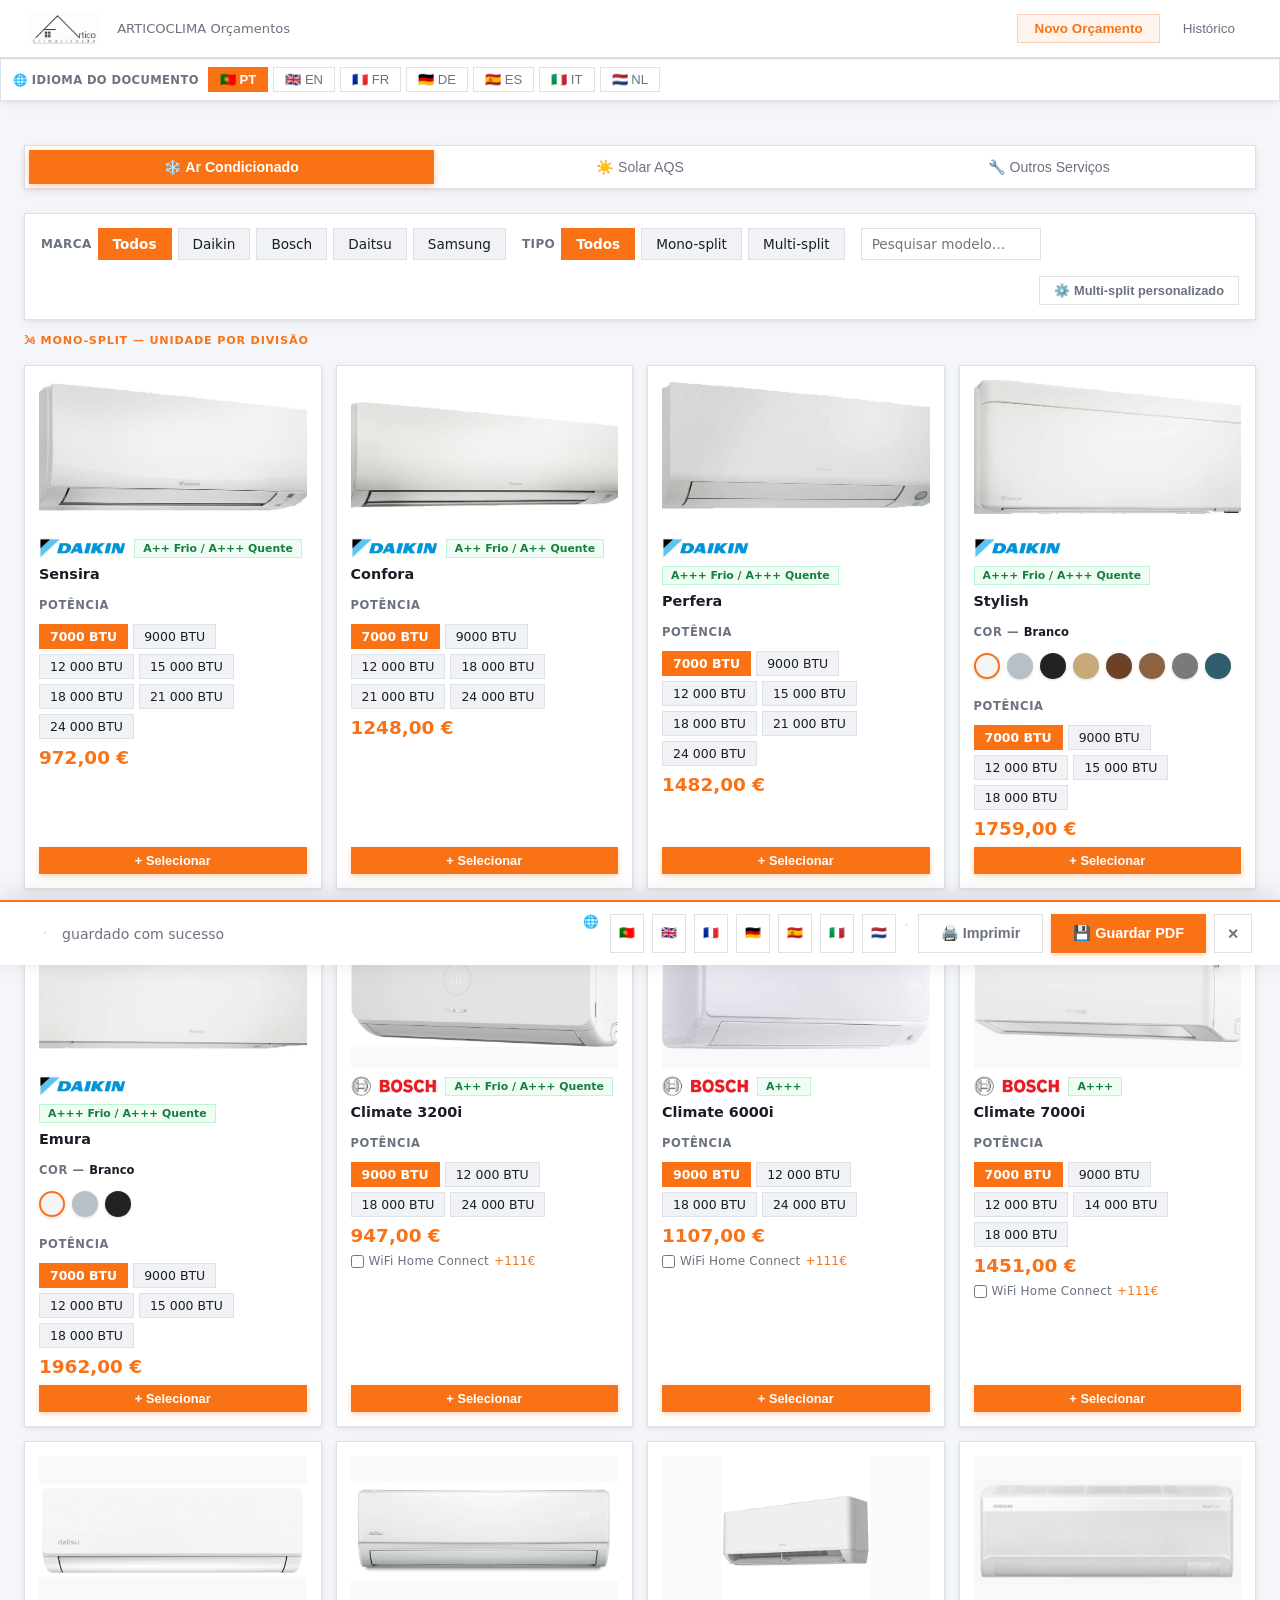
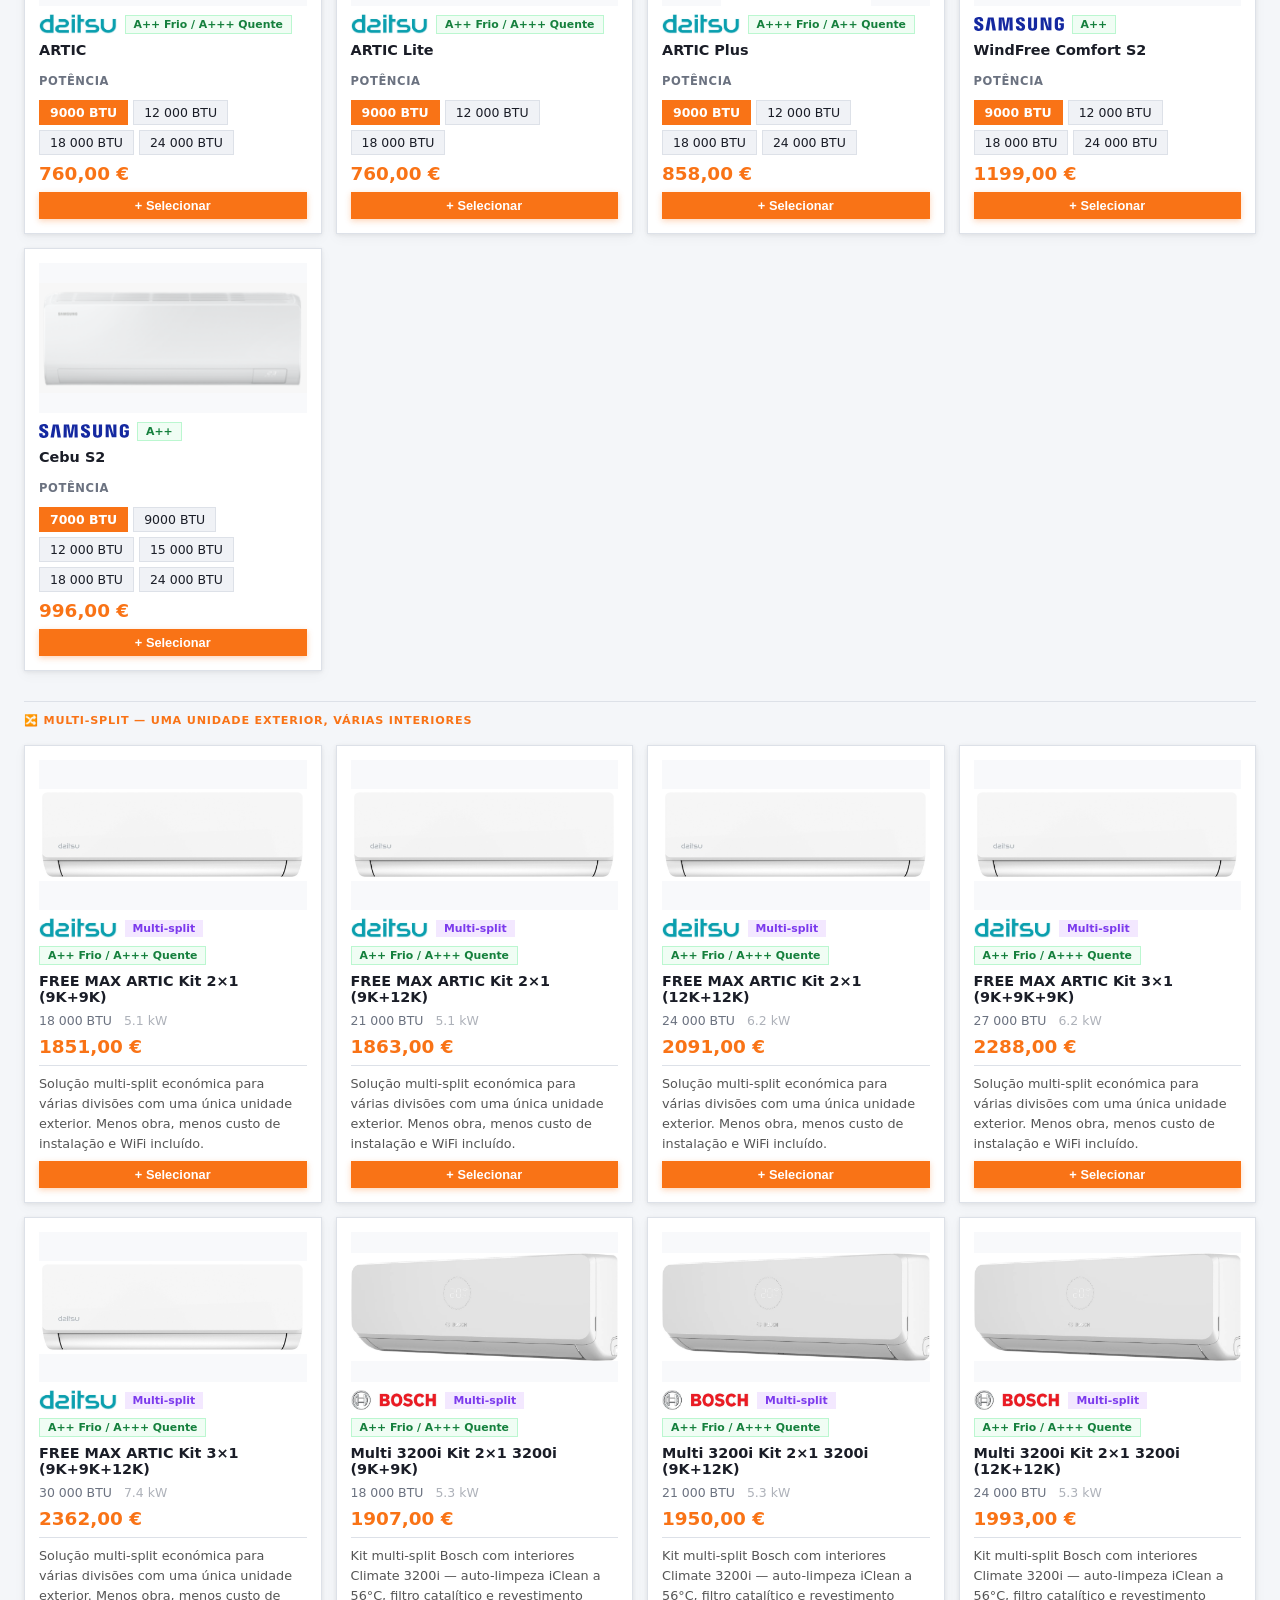
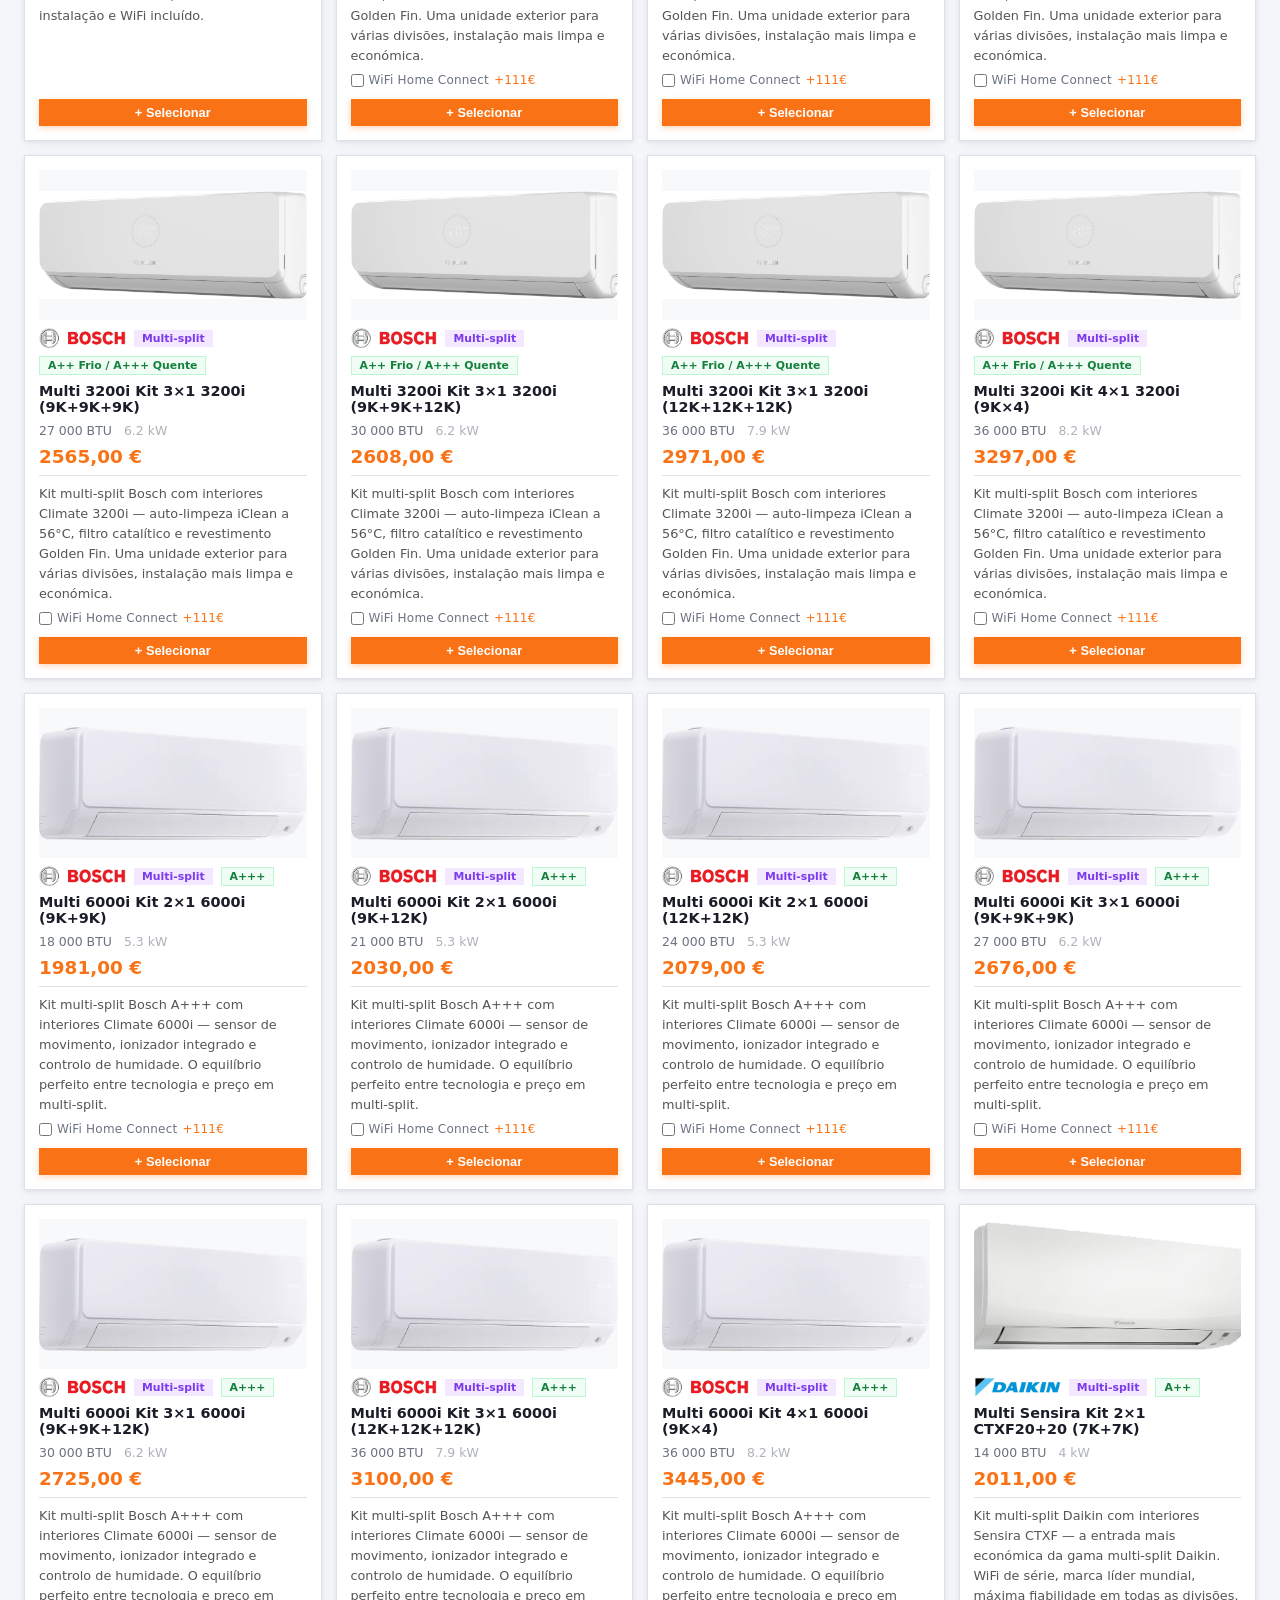
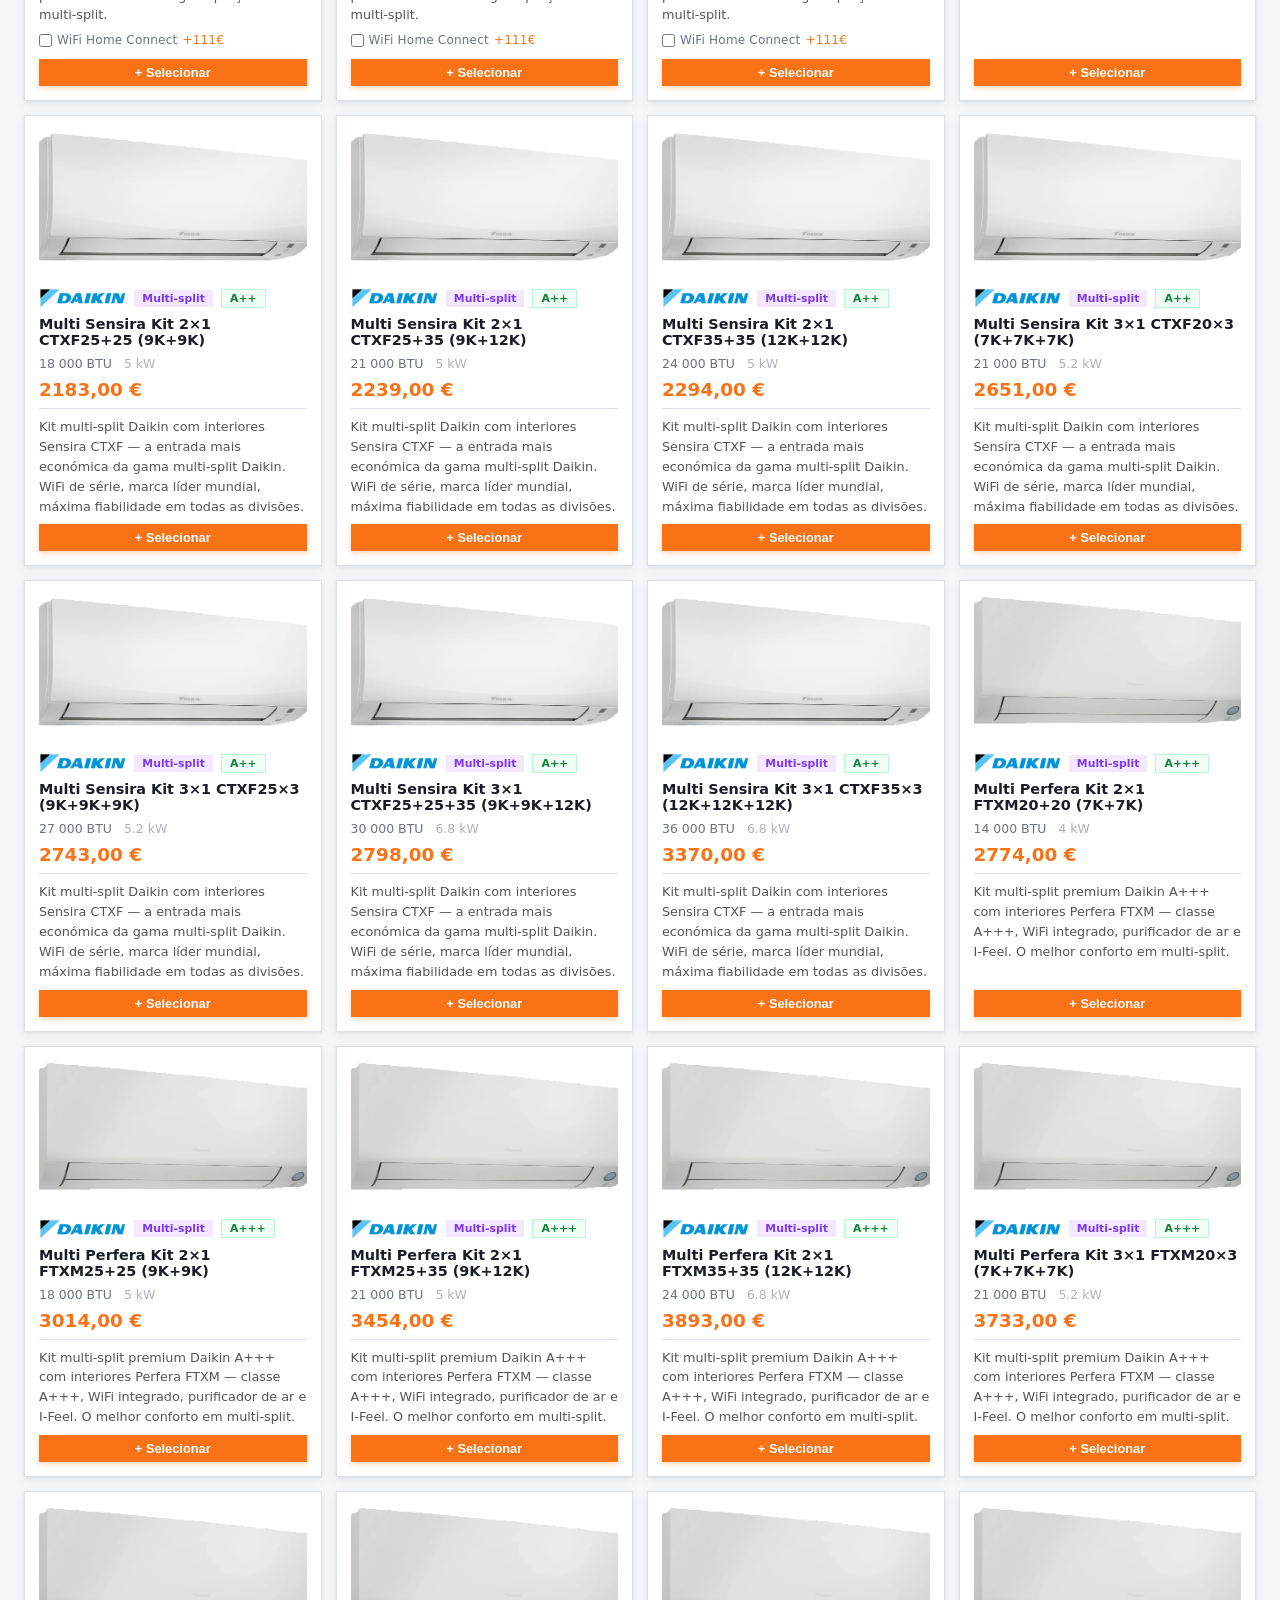
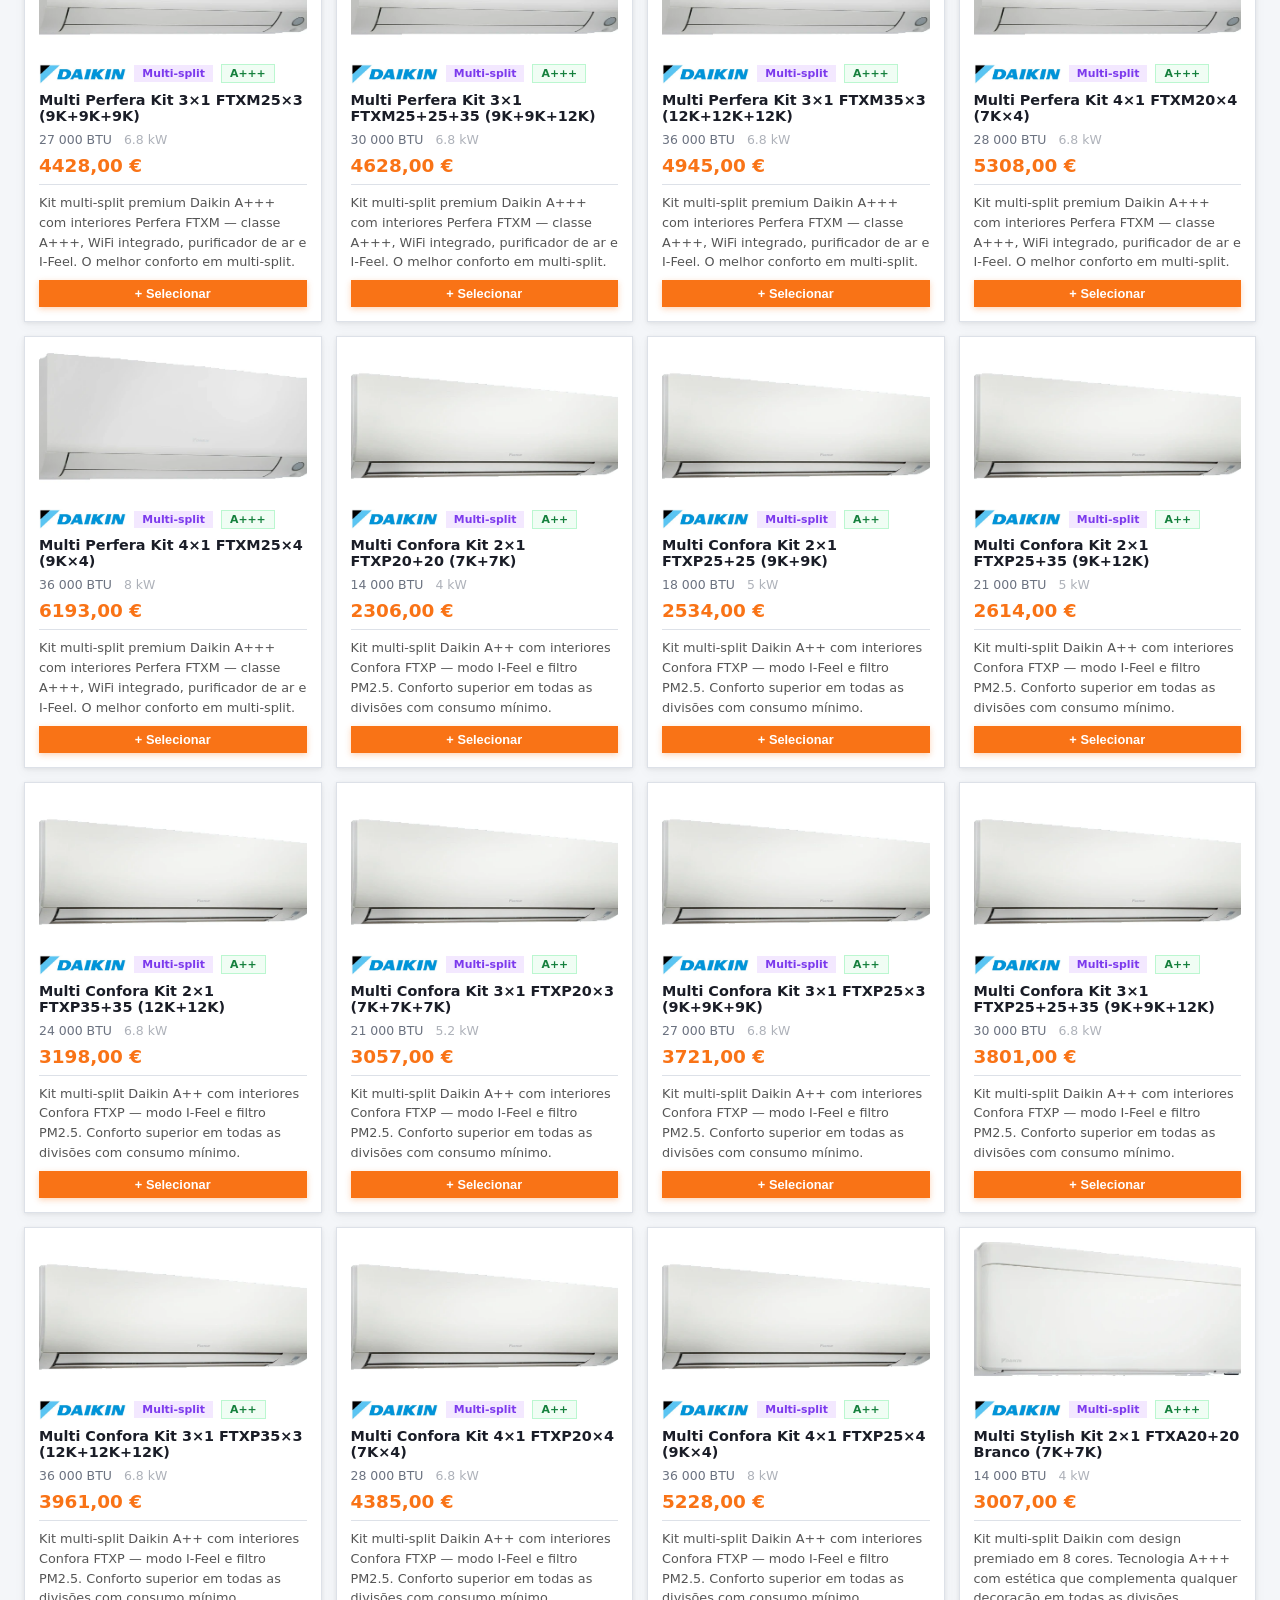
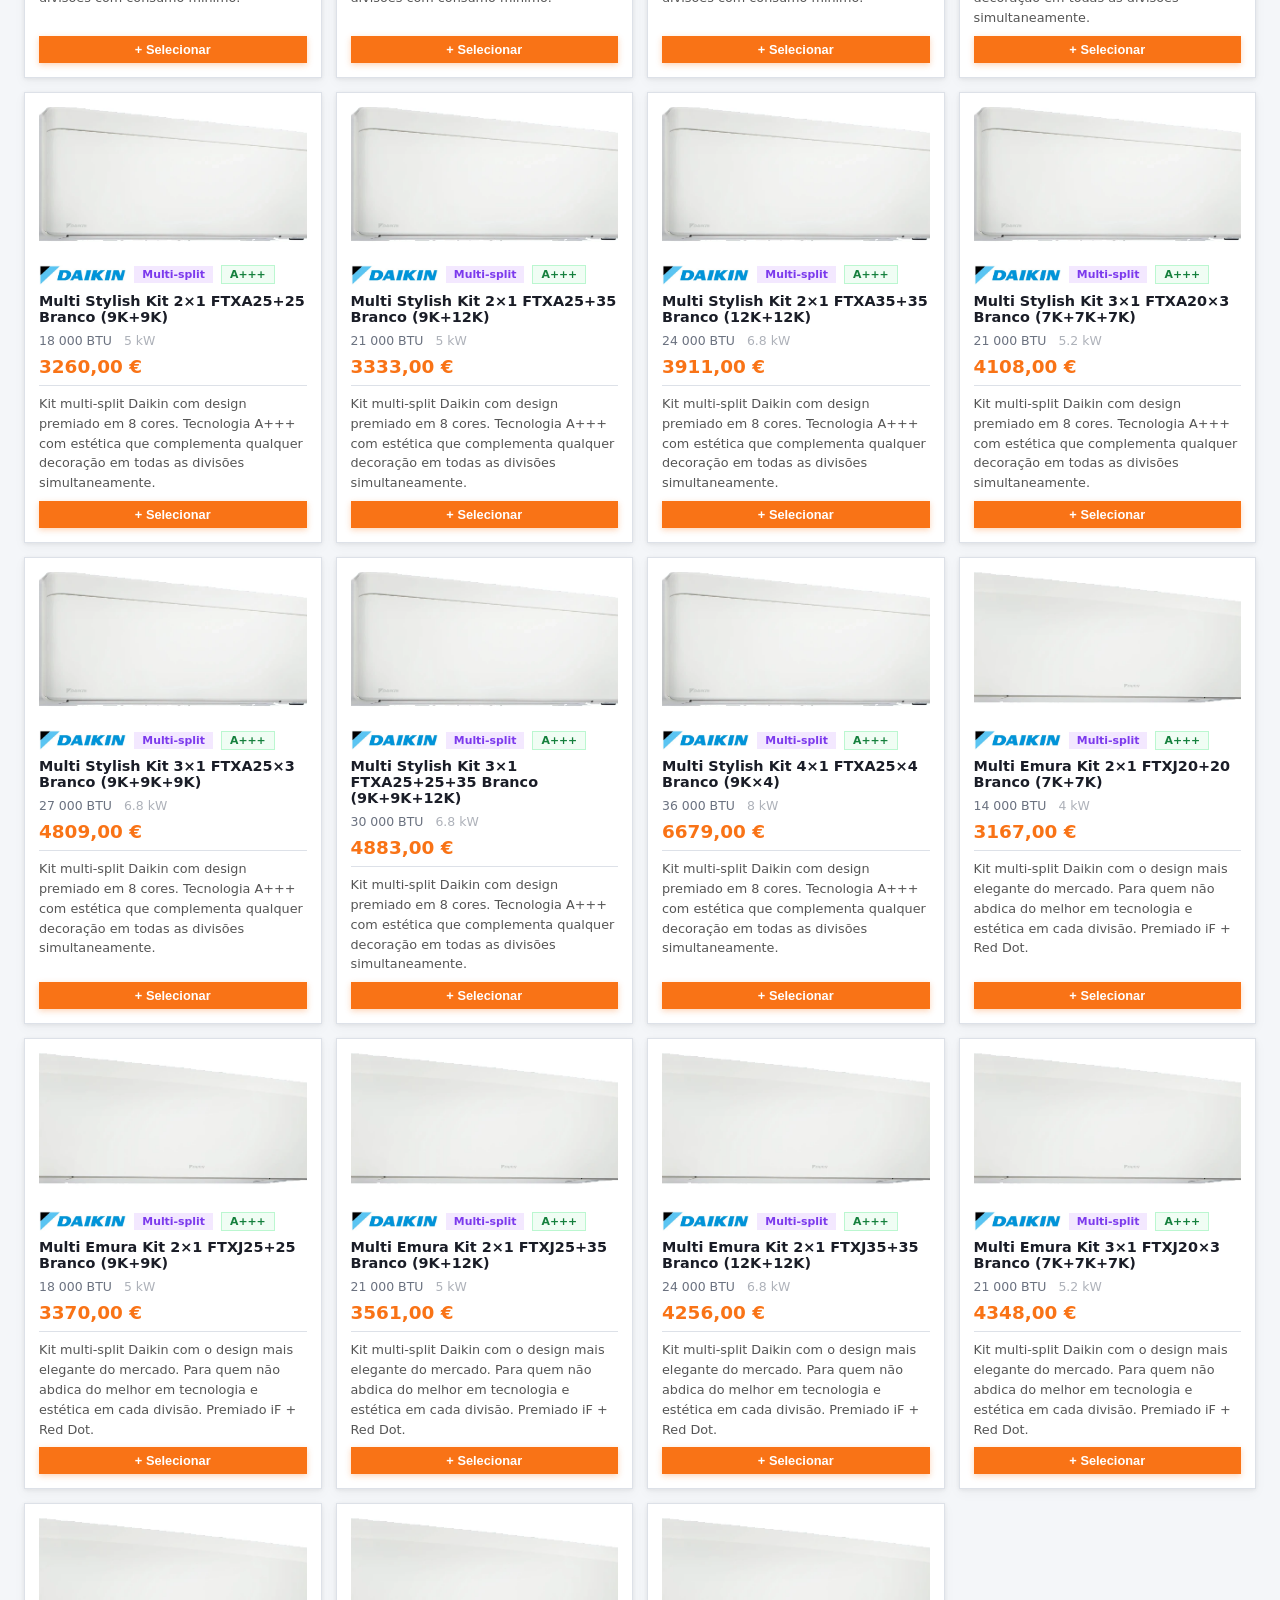
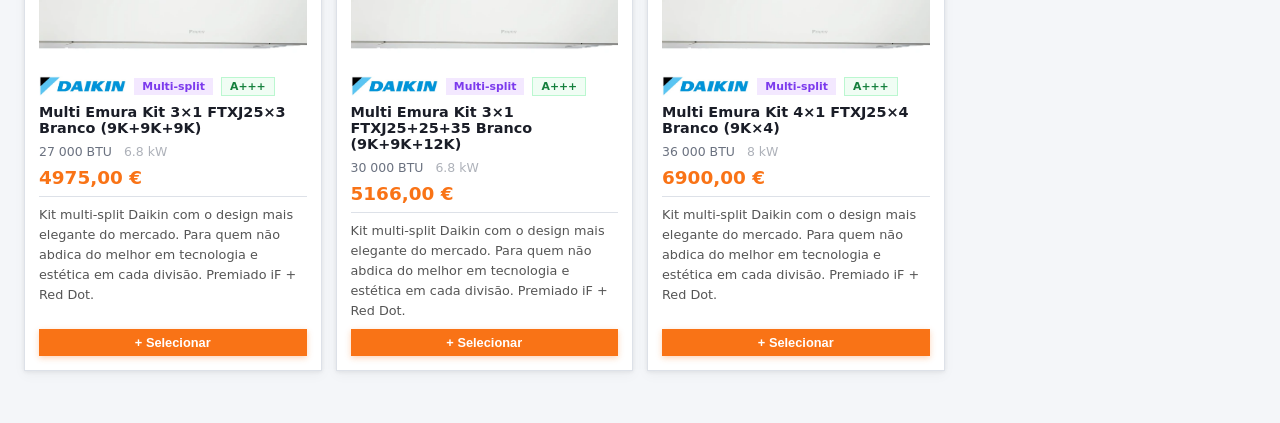
==== commit b9077d9b: "Samsung mono-split: manter só WindFree Comfort S2 e Cebu S2 Remove WindFree Première+, WindFree Prem" ====
--- a/backoffice/index.html
+++ b/backoffice/index.html
@@ -687,7 +687,7 @@
       </label>
       <div id="ac-adjud-wrap" style="margin-bottom:8px;display:none;">
         <label style="font-size:.74rem;font-weight:600;color:var(--muted);display:block;margin-bottom:4px;">Texto da adjudicação <span style="font-weight:400;">(editável — deixa em branco para usar o padrão)</span></label>
-        <textarea id="ac-adjud-texto" rows="2" placeholder="O orçamento só é considerado válido após adjudicação de 80% do seu valor…" style="width:100%;font-size:.82rem;padding:6px 8px;border:1px solid var(--border);border-radius:4px;resize:vertical;font-family:var(--font);"></textarea>
+        <textarea id="ac-adjud-texto" rows="2" placeholder="O orçamento só é considerado válido após adjudicação de 80% do seu valor. O restante deverá ser pago no dia da instalação, em dinheiro, Multibanco ou transferência bancária, mediante entrega de comprovativo." style="width:100%;font-size:.82rem;padding:6px 8px;border:1px solid var(--border);border-radius:4px;resize:vertical;font-family:var(--font);"></textarea>
       </div>
       <!-- ── Serviços adicionais no orçamento AC ── -->
       <div style="margin-bottom:16px;">
@@ -1212,34 +1212,6 @@
   {id:'daikin-multi-em-3x1-9-9-9', brand:'Daikin',series:'Multi Emura',model:'Kit 3×1 FTXJ25×3 Branco (9K+9K+9K)',       kw:6.8,btu:27000,pvp:4975,pc:2609,classe:'A+++',img:'../assets/products/daikin-emura-branco-2.webp',tipo:'multi_split',slots:3},
   {id:'daikin-multi-em-3x1-9-9-12',brand:'Daikin',series:'Multi Emura',model:'Kit 3×1 FTXJ25+25+35 Branco (9K+9K+12K)',  kw:6.8,btu:30000,pvp:5166,pc:2709,classe:'A+++',img:'../assets/products/daikin-emura-branco-2.webp',tipo:'multi_split',slots:3},
   {id:'daikin-multi-em-4x1-9x4',   brand:'Daikin',series:'Multi Emura',model:'Kit 4×1 FTXJ25×4 Branco (9K×4)',           kw:8.0,btu:36000,pvp:6900,pc:3619,classe:'A+++',img:'../assets/products/daikin-emura-branco-2.webp',tipo:'multi_split',slots:4},
-  // Samsung WindFree Première+ (Branca)
-  {id:'samsung-wfpp-branca-9k',  brand:'Samsung',series:'WindFree Première+',      model:'AR70H09CAAWNEU', kw:2.5,btu:9000,  pvp:1827,classe:'A+++',img:'../assets/products/samsung-windfree-premiere-plus.png'},
-  {id:'samsung-wfpp-branca-12k', brand:'Samsung',series:'WindFree Première+',      model:'AR70H12CAAWNEU', kw:3.5,btu:12000, pvp:2042,classe:'A+++',img:'../assets/products/samsung-windfree-premiere-plus.png'},
-  // Samsung WindFree Première+ Preto
-  {id:'samsung-wfpp-preto-9k',   brand:'Samsung',series:'WindFree Première+ Preto',model:'AR70H09CAABNEU', kw:2.5,btu:9000,  pvp:1863,classe:'A+++',img:'../assets/products/samsung-windfree-premiere-plus-preto.png'},
-  {id:'samsung-wfpp-preto-12k',  brand:'Samsung',series:'WindFree Première+ Preto',model:'AR70H12CAABNEU', kw:3.5,btu:12000, pvp:2079,classe:'A+++',img:'../assets/products/samsung-windfree-premiere-plus-preto.png'},
-  // Samsung WindFree Première (Branca)
-  {id:'samsung-wfp-branca-7k',  brand:'Samsung',series:'WindFree Première',      model:'AR70H07C1AWNEU', kw:2.0,btu:7000,  pvp:1458,classe:'A+++',img:'../assets/products/samsung-windfree-premiere.png'},
-  {id:'samsung-wfp-branca-9k',  brand:'Samsung',series:'WindFree Première',      model:'AR70H09C1AWNEU', kw:2.6,btu:9000,  pvp:1531,classe:'A+++',img:'../assets/products/samsung-windfree-premiere.png'},
-  {id:'samsung-wfp-branca-12k', brand:'Samsung',series:'WindFree Première',      model:'AR70H12C1AWNEU', kw:3.5,btu:12000, pvp:1722,classe:'A+++',img:'../assets/products/samsung-windfree-premiere.png'},
-  {id:'samsung-wfp-branca-15k', brand:'Samsung',series:'WindFree Première',      model:'AR70H15C1AWNEU', kw:4.3,btu:15000, pvp:2146,classe:'A+++',img:'../assets/products/samsung-windfree-premiere.png'},
-  {id:'samsung-wfp-branca-18k', brand:'Samsung',series:'WindFree Première',      model:'AR70H18C1AWNEU', kw:5.0,btu:18000, pvp:2509,classe:'A++',img:'../assets/products/samsung-windfree-premiere.png'},
-  {id:'samsung-wfp-branca-24k', brand:'Samsung',series:'WindFree Première',      model:'AR70H24C1AWNEU', kw:6.5,btu:24000, pvp:3383,classe:'A++',img:'../assets/products/samsung-windfree-premiere.png'},
-  // Samsung WindFree Première Preto
-  {id:'samsung-wfp-preto-7k',  brand:'Samsung',series:'WindFree Première Preto',model:'AR70H07C1ABNEU', kw:2.0,btu:7000,  pvp:1488,classe:'A+++',img:'../assets/products/samsung-windfree-premiere-preto.png'},
-  {id:'samsung-wfp-preto-9k',  brand:'Samsung',series:'WindFree Première Preto',model:'AR70H09C1ABNEU', kw:2.6,btu:9000,  pvp:1568,classe:'A+++',img:'../assets/products/samsung-windfree-premiere-preto.png'},
-  {id:'samsung-wfp-preto-12k', brand:'Samsung',series:'WindFree Première Preto',model:'AR70H12C1ABNEU', kw:3.5,btu:12000, pvp:1759,classe:'A+++',img:'../assets/products/samsung-windfree-premiere-preto.png'},
-  // Samsung WindFree Avant S2 (Branca)
-  {id:'samsung-wfas-branca-7k',  brand:'Samsung',series:'WindFree Avant S2',      model:'AR70F07C1AWNEU', kw:2.0,btu:7000,  pvp:1304,classe:'A+++',img:'../assets/products/samsung-windfree-avant-s2.png'},
-  {id:'samsung-wfas-branca-9k',  brand:'Samsung',series:'WindFree Avant S2',      model:'AR70F09C1AWNEU', kw:2.5,btu:9000,  pvp:1371,classe:'A+++',img:'../assets/products/samsung-windfree-avant-s2.png'},
-  {id:'samsung-wfas-branca-12k', brand:'Samsung',series:'WindFree Avant S2',      model:'AR70F12C1AWNEU', kw:3.5,btu:12000, pvp:1538,classe:'A+++',img:'../assets/products/samsung-windfree-avant-s2.png'},
-  {id:'samsung-wfas-branca-15k', brand:'Samsung',series:'WindFree Avant S2',      model:'AR70F15C1AWNEU', kw:4.3,btu:15000, pvp:1919,classe:'A+++',img:'../assets/products/samsung-windfree-avant-s2.png'},
-  {id:'samsung-wfas-branca-18k', brand:'Samsung',series:'WindFree Avant S2',      model:'AR70F18C1AWNEU', kw:5.0,btu:18000, pvp:2245,classe:'A++',img:'../assets/products/samsung-windfree-avant-s2.png'},
-  {id:'samsung-wfas-branca-24k', brand:'Samsung',series:'WindFree Avant S2',      model:'AR70F24C1AWNEU', kw:6.5,btu:24000, pvp:3014,classe:'A++',img:'../assets/products/samsung-windfree-avant-s2.png'},
-  // Samsung WindFree Avant S2 Preto
-  {id:'samsung-wfas-preto-7k',  brand:'Samsung',series:'WindFree Avant S2 Preto',model:'AR70F07C1ABNEU', kw:2.0,btu:7000,  pvp:1328,classe:'A+++',img:'../assets/products/samsung-windfree-avant-s2-preto.png'},
-  {id:'samsung-wfas-preto-9k',  brand:'Samsung',series:'WindFree Avant S2 Preto',model:'AR70F09C1ABNEU', kw:2.5,btu:9000,  pvp:1402,classe:'A+++',img:'../assets/products/samsung-windfree-avant-s2-preto.png'},
-  {id:'samsung-wfas-preto-12k', brand:'Samsung',series:'WindFree Avant S2 Preto',model:'AR70F12C1ABNEU', kw:3.5,btu:12000, pvp:1568,classe:'A+++',img:'../assets/products/samsung-windfree-avant-s2-preto.png'},
   // Samsung WindFree Comfort S2
   {id:'samsung-wfcs-9k',  brand:'Samsung',series:'WindFree Comfort S2',model:'AR60F09C1AWNEU', kw:2.5,btu:9000,  pvp:1199,classe:'A++',img:'../assets/products/samsung-windfree-comfort-s2.png'},
   {id:'samsung-wfcs-12k', brand:'Samsung',series:'WindFree Comfort S2',model:'AR60F12C1AWNEU', kw:3.5,btu:12000, pvp:1316,classe:'A++',img:'../assets/products/samsung-windfree-comfort-s2.png'},
@@ -1252,11 +1224,6 @@
   {id:'samsung-cebu-15k', brand:'Samsung',series:'Cebu S2',model:'AR50F15C1AHNEU', kw:4.3,btu:15000, pvp:1470,classe:'A++',img:'../assets/products/samsung-cebu-s2.png'},
   {id:'samsung-cebu-18k', brand:'Samsung',series:'Cebu S2',model:'AR50F18C1AHNEU', kw:5.0,btu:18000, pvp:1704,classe:'A++',img:'../assets/products/samsung-cebu-s2.png'},
   {id:'samsung-cebu-24k', brand:'Samsung',series:'Cebu S2',model:'AR50F24C1AHNEU', kw:6.5,btu:24000, pvp:2263,classe:'A++',img:'../assets/products/samsung-cebu-s2.png'},
-  // Samsung AR35 Wi-Fi
-  {id:'samsung-ar35-9k',  brand:'Samsung',series:'AR35 Wi-Fi',model:'AR40H09C1AMNEU', kw:2.5,btu:9000,  pvp:744, classe:'A++',img:'../assets/products/samsung-ar35-wifi.png'},
-  {id:'samsung-ar35-12k', brand:'Samsung',series:'AR35 Wi-Fi',model:'AR40H12C1AMNEU', kw:3.5,btu:12000, pvp:849, classe:'A++',img:'../assets/products/samsung-ar35-wifi.png'},
-  {id:'samsung-ar35-18k', brand:'Samsung',series:'AR35 Wi-Fi',model:'AR40H18C1AMNEU', kw:5.3,btu:18000, pvp:1464,classe:'A++',img:'../assets/products/samsung-ar35-wifi.png'},
-  {id:'samsung-ar35-24k', brand:'Samsung',series:'AR35 Wi-Fi',model:'AR40H24C1AMNEU', kw:7.0,btu:24000, pvp:1937,classe:'A++',img:'../assets/products/samsung-ar35-wifi.png'},
 ];
 
 /* ═══════════════════════════════════════════
@@ -1336,6 +1303,10 @@
   'daikin-sensira-ftxf20': {ext:{modelo:'RXF20 (7K)',   pvp:671},  int:{modelo:'FTXF20 (7K)',   pvp:301}},
   'daikin-sensira-ftxf25': {ext:{modelo:'RXF25 (9K)',   pvp:701},  int:{modelo:'FTXF25 (9K)',   pvp:332}},
   'daikin-sensira-ftxf35': {ext:{modelo:'RXF35 (12K)',  pvp:782},  int:{modelo:'FTXF35 (12K)',  pvp:387}},
+  'daikin-sensira-ftxf42': {ext:{modelo:'RXF42 (15K)',   pvp:867},  int:{modelo:'FTXF42 (15K)',   pvp:529}},
+  'daikin-sensira-ftxf50': {ext:{modelo:'RXF50 (18K)',   pvp:1218}, int:{modelo:'FTXF50 (18K)',   pvp:646}},
+  'daikin-sensira-ftxf60': {ext:{modelo:'RXF60D9 (21K)', pvp:1445}, int:{modelo:'FTXF60 (21K)',   pvp:873}},
+  'daikin-sensira-ftxf71': {ext:{modelo:'RXF71D9 (24K)', pvp:1722}, int:{modelo:'FTXF71 (24K)',   pvp:1052}},
 };
 
 /* ═══════════════════════════════════════════
@@ -2151,7 +2122,7 @@
     validade:(n)=>`Este orçamento tem validade de <strong>${n} dias</strong> a contar da data de emissão.`,
     pagamento:'O pagamento pode ser efectuado por transferência bancária:',
     garantia:'Garantia conforme a legislação em vigor (3 anos para particulares / 6 meses para empresas).',
-    cond_adjud:'O montante em falta deverá ser liquidado no <strong>dia da instalação</strong>, em dinheiro ou Multibanco, antes do início dos trabalhos.',
+    cond_adjud:'O orçamento só é considerado válido após adjudicação de 80% do seu valor. O montante em falta deverá ser liquidado no <strong>dia da instalação</strong>, em dinheiro, Multibanco ou transferência bancária, após conclusão dos trabalhos. O comprovativo de transferência deverá ser enviado por WhatsApp ou para artico.clim@gmail.com.',
     acesso:'<strong>Acesso:</strong> O cliente deve garantir acesso ao local da instalação e disponibilidade de energia elétrica no local durante a execução do serviço.',
     rgpd:'Os dados pessoais recolhidos neste documento serão tratados exclusivamente para fins de faturação e gestão de garantia, em conformidade com o RGPD (Regulamento Geral sobre a Proteção de Dados).',
     eic_cert:'Certif. EIC nº GF-0879 &nbsp;·&nbsp; Gases Fluorados &nbsp;·&nbsp; Técnicos Certificados',
@@ -2166,6 +2137,7 @@
     nota_preinstal:'⚠️ <strong>Nota — Pré-instalação:</strong> O presente orçamento não inclui o fornecimento nem a instalação de calhas técnicas de acabamento. Caso sejam necessárias para encaminhamento estético das tubagens ou cablagens, a sua necessidade e custo deverão ser avaliados e acordados separadamente antes do início dos trabalhos. A obra deverá apresentar as condições necessárias para a execução da pré-instalação, nomeadamente acessos desimpedidos, paredes em condições de receber fixações e disponibilidade de energia elétrica no local.',
     wa_instrucao:'Aprovar via WhatsApp — clique no botão da opção escolhida e envie a mensagem:',
     wa_aprovar:'Aprovar Opção',
+    nota_tubagem:'📐 <strong>Nota — Tubagem incluída:</strong> O valor de instalação inclui até <strong>3 metros</strong> de tubagem frigorífica. Metragem adicional será orçamentada separadamente.',
   },
   en: {
     locale:'en-GB', cliente:'Client', nif_label:'Tel.',
@@ -2181,7 +2153,7 @@
     validade:(n)=>`This quote is valid for <strong>${n} days</strong> from the date of issue.`,
     pagamento:'Payment can be made by bank transfer:',
     garantia:'Warranty as per applicable law (3 years for consumers / 6 months for businesses).',
-    cond_adjud:'The outstanding balance must be settled on the <strong>day of installation</strong>, by cash or card (Multibanco), before work begins.',
+    cond_adjud:'This quote is only considered valid upon payment of an 80% deposit. The outstanding balance must be settled on the <strong>day of installation</strong>, by cash, Multibanco or bank transfer, upon completion of the work. Proof of transfer must be sent via WhatsApp or to artico.clim@gmail.com.',
     acesso:'<strong>Access:</strong> The client must ensure access to the installation site and availability of electrical power during the work.',
     rgpd:'Personal data collected in this document will be processed exclusively for invoicing and warranty management purposes, in compliance with GDPR (General Data Protection Regulation).',
     eic_cert:'EIC Cert. nº GF-0879 &nbsp;·&nbsp; Fluorinated Gases &nbsp;·&nbsp; Certified Technicians',
@@ -2196,6 +2168,7 @@
     nota_preinstal:'⚠️ <strong>Note — Pre-Installation:</strong> This quote does not include the supply or installation of technical cable/pipe trunking. If trunking is required for a neat finish, the need and cost must be assessed and agreed separately before work begins. The site must be ready for pre-installation work, with clear access, walls suitable for fixings, and electrical power available on site.',
     wa_instrucao:'Approve via WhatsApp — click the button for the chosen option and send the message:',
     wa_aprovar:'Approve Option',
+    nota_tubagem:'📐 <strong>Note — Pipework included:</strong> The installation price includes up to <strong>3 metres</strong> of refrigerant pipework. Additional metres will be quoted separately.',
   },
   fr: {
     locale:'fr-FR', cliente:'Client', nif_label:'Tél.',
@@ -2211,7 +2184,7 @@
     validade:(n)=>`Ce devis est valable <strong>${n} jours</strong> à compter de sa date d'émission.`,
     pagamento:'Le règlement peut être effectué par virement bancaire :',
     garantia:'Garantie conformément à la législation en vigueur (3 ans pour les particuliers / 6 mois pour les entreprises).',
-    cond_adjud:"Le solde restant doit être réglé le <strong>jour de l'installation</strong>, en espèces ou par carte (Multibanco), avant le début des travaux.",
+    cond_adjud:"Ce devis n'est considéré valide qu'après le versement d'un acompte de 80 %. Le solde restant doit être réglé le <strong>jour de l'installation</strong>, en espèces, par carte (Multibanco) ou virement bancaire, à la fin des travaux. Le justificatif de virement doit être envoyé par WhatsApp ou à artico.clim@gmail.com.",
     acesso:"<strong>Accès :</strong> Le client doit garantir l'accès au lieu d'installation et la disponibilité de l'électricité sur place lors des travaux.",
     rgpd:'Les données personnelles collectées dans ce document seront traitées exclusivement à des fins de facturation et de gestion de garantie, conformément au RGPD.',
     eic_cert:'Cert. EIC nº GF-0879 &nbsp;·&nbsp; Gaz Fluorés &nbsp;·&nbsp; Techniciens Certifiés',
@@ -2226,6 +2199,7 @@
     nota_preinstal:'⚠️ <strong>Note — Pré-installation :</strong> Ce devis n\'inclut pas la fourniture ni la pose de goulottes techniques de finition. Si des goulottes sont nécessaires pour le passage esthétique des tuyauteries ou câblages, leur nécessité et leur coût devront être évalués et convenus séparément avant le début des travaux. Le chantier devra présenter les conditions nécessaires à l\'exécution de la pré-installation, notamment des accès dégagés, des murs aptes à recevoir des fixations et la disponibilité d\'une alimentation électrique sur place.',
     wa_instrucao:'Approuver via WhatsApp — cliquez sur le bouton de l\'option choisie et envoyez le message :',
     wa_aprovar:'Approuver Option',
+    nota_tubagem:'📐 <strong>Remarque — Tuyauterie incluse :</strong> Le prix d\'installation comprend jusqu\'à <strong>3 mètres</strong> de tuyauterie frigorifique. Les mètres supplémentaires feront l\'objet d\'un devis séparé.',
   },
   de: {
     locale:'de-DE', cliente:'Kunde', nif_label:'Tel.',
@@ -2241,7 +2215,7 @@
     validade:(n)=>`Dieses Angebot ist <strong>${n} Tage</strong> ab Ausstellungsdatum gültig.`,
     pagamento:'Die Zahlung kann per Banküberweisung erfolgen:',
     garantia:'Garantie gemäß geltendem Recht (3 Jahre für Privatpersonen / 6 Monate für Unternehmen).',
-    cond_adjud:'Der ausstehende Restbetrag ist <strong>am Installationstag</strong> in bar oder per Karte (Multibanco) vor Beginn der Arbeiten zu begleichen.',
+    cond_adjud:'Das Angebot gilt erst nach Zahlung einer Anzahlung von 80 % als verbindlich. Der ausstehende Restbetrag ist <strong>am Installationstag</strong> in bar, per Karte (Multibanco) oder Banküberweisung nach Abschluss der Arbeiten zu begleichen. Der Zahlungsbeleg ist per WhatsApp oder an artico.clim@gmail.com zu senden.',
     acesso:'<strong>Zugang:</strong> Der Kunde muss den Zugang zum Installationsort und die Verfügbarkeit von Strom während der Arbeiten sicherstellen.',
     rgpd:'Die in diesem Dokument erhobenen personenbezogenen Daten werden gemäß DSGVO ausschließlich für Rechnungsstellung und Garantieverwaltung verarbeitet.',
     eic_cert:'EIC-Zert. Nr. GF-0879 &nbsp;·&nbsp; Fluorierte Gase &nbsp;·&nbsp; Zertifizierte Techniker',
@@ -2256,6 +2230,7 @@
     nota_preinstal:'⚠️ <strong>Hinweis — Vorinstallation:</strong> Dieses Angebot beinhaltet nicht die Lieferung oder Montage von technischen Kabelkanälen. Sollten Kabelkanäle für eine ordentliche Leitungsführung erforderlich sein, sind Bedarf und Kosten vor Arbeitsbeginn gesondert zu prüfen und zu vereinbaren. Die Baustelle muss die notwendigen Voraussetzungen für die Vorinstallation erfüllen: freie Zugänge, zur Befestigung geeignete Wände und verfügbare Stromversorgung vor Ort.',
     wa_instrucao:'Per WhatsApp genehmigen — klicken Sie auf die Schaltfläche der gewählten Option und senden Sie die Nachricht:',
     wa_aprovar:'Option genehmigen',
+    nota_tubagem:'📐 <strong>Hinweis — Enthaltene Leitungen:</strong> Der Installationspreis beinhaltet bis zu <strong>3 Meter</strong> Kältemittelleitung. Zusätzliche Meter werden separat kalkuliert.',
   },
   es: {
     locale:'es-ES', cliente:'Cliente', nif_label:'Tel.',
@@ -2271,7 +2246,7 @@
     validade:(n)=>`Este presupuesto tiene una validez de <strong>${n} días</strong> a partir de la fecha de emisión.`,
     pagamento:'El pago puede realizarse mediante transferencia bancaria:',
     garantia:'Garantía según la legislación vigente (3 años para particulares / 6 meses para empresas).',
-    cond_adjud:'El importe pendiente deberá liquidarse el <strong>día de la instalación</strong>, en efectivo o con tarjeta (Multibanco), antes del inicio de los trabajos.',
+    cond_adjud:'El presupuesto solo se considera válido tras el pago de una señal del 80 %. El importe pendiente deberá liquidarse el <strong>día de la instalación</strong>, en efectivo, Multibanco o transferencia bancaria, tras la conclusión de los trabajos. El justificante de transferencia deberá enviarse por WhatsApp o a artico.clim@gmail.com.',
     acesso:'<strong>Acceso:</strong> El cliente debe garantizar el acceso al lugar de instalación y la disponibilidad de energía eléctrica durante la ejecución del servicio.',
     rgpd:'Los datos personales recogidos en este documento se tratarán exclusivamente para fines de facturación y gestión de garantía, de conformidad con el RGPD.',
     eic_cert:'Cert. EIC nº GF-0879 &nbsp;·&nbsp; Gases Fluorados &nbsp;·&nbsp; Técnicos Certificados',
@@ -2286,6 +2261,7 @@
     nota_preinstal:'⚠️ <strong>Nota — Pre-instalación:</strong> El presente presupuesto no incluye el suministro ni la instalación de canaletas técnicas de acabado. En caso de ser necesarias para el encaminamiento estético de tuberías o cableados, su necesidad y coste deberán ser evaluados y acordados por separado antes del inicio de los trabajos. La obra deberá presentar las condiciones necesarias para la ejecución de la pre-instalación, en particular accesos despejados, paredes aptas para recibir fijaciones y disponibilidad de suministro eléctrico en el lugar.',
     wa_instrucao:'Aprobar por WhatsApp — haga clic en el botón de la opción elegida y envíe el mensaje:',
     wa_aprovar:'Aprobar Opción',
+    nota_tubagem:'📐 <strong>Nota — Tubería incluida:</strong> El precio de instalación incluye hasta <strong>3 metros</strong> de tubería frigorífica. Los metros adicionales se presupuestarán por separado.',
   },
   it: {
     locale:'it-IT', cliente:'Cliente', nif_label:'Tel.',
@@ -2301,7 +2277,7 @@
     validade:(n)=>`Questo preventivo è valido per <strong>${n} giorni</strong> dalla data di emissione.`,
     pagamento:'Il pagamento può essere effettuato tramite bonifico bancario:',
     garantia:'Garanzia secondo la normativa vigente (3 anni per i privati / 6 mesi per le aziende).',
-    cond_adjud:"Il saldo residuo dovrà essere corrisposto il <strong>giorno dell'installazione</strong>, in contanti o con carta (Multibanco), prima dell'inizio dei lavori.",
+    cond_adjud:"Il preventivo è considerato valido solo dopo il pagamento di un acconto dell'80%. Il saldo residuo dovrà essere corrisposto il <strong>giorno dell'installazione</strong>, in contanti, con carta (Multibanco) o tramite bonifico bancario, al termine dei lavori. La ricevuta del bonifico dovrà essere inviata via WhatsApp o a artico.clim@gmail.com.",
     acesso:"<strong>Accesso:</strong> Il cliente deve garantire l'accesso al luogo di installazione e la disponibilità di energia elettrica durante i lavori.",
     rgpd:'I dati personali raccolti in questo documento saranno trattati esclusivamente per la fatturazione e la gestione della garanzia, in conformità con il GDPR.',
     eic_cert:'Cert. EIC n° GF-0879 &nbsp;·&nbsp; Gas Fluorurati &nbsp;·&nbsp; Tecnici Certificati',
@@ -2316,6 +2292,7 @@
     nota_preinstal:'⚠️ <strong>Nota — Pre-installazione:</strong> Il presente preventivo non include la fornitura né la posa di canalette tecniche di finitura. Qualora fossero necessarie per un percorso estetico di tubazioni o cavi, la loro necessità e il relativo costo dovranno essere valutati e concordati separatamente prima dell\'inizio dei lavori. Il cantiere dovrà presentare le condizioni necessarie per l\'esecuzione della pre-installazione, in particolare accessi liberi, pareti idonee a ricevere fissaggi e disponibilità di alimentazione elettrica in loco.',
     wa_instrucao:'Approva via WhatsApp — fai clic sul pulsante dell\'opzione scelta e invia il messaggio:',
     wa_aprovar:'Approva Opzione',
+    nota_tubagem:'📐 <strong>Nota — Tubazione inclusa:</strong> Il prezzo di installazione include fino a <strong>3 metri</strong> di tubazione frigorifera. I metri aggiuntivi saranno preventivati separatamente.',
   },
   nl: {
     locale:'nl-NL', cliente:'Klant', nif_label:'Tel.',
@@ -2331,7 +2308,7 @@
     validade:(n)=>`Deze offerte is geldig voor <strong>${n} dagen</strong> vanaf de uitgiftedatum.`,
     pagamento:'Betaling kan worden gedaan via bankoverschrijving:',
     garantia:'Garantie conform de geldende wetgeving (3 jaar voor particulieren / 6 maanden voor bedrijven).',
-    cond_adjud:'Het openstaande saldo dient te worden voldaan op de <strong>dag van installatie</strong>, contant of met betaalkaart (Multibanco), vóór aanvang van de werkzaamheden.',
+    cond_adjud:'De offerte is pas geldig na betaling van een aanbetaling van 80%. Het openstaande saldo dient te worden voldaan op de <strong>dag van installatie</strong>, contant, met betaalkaart (Multibanco) of via bankoverschrijving, na afronding van de werkzaamheden. Het betalingsbewijs dient te worden verstuurd via WhatsApp of naar artico.clim@gmail.com.',
     acesso:'<strong>Toegang:</strong> De klant dient toegang tot de installatielocatie en beschikbaarheid van elektriciteit tijdens de werkzaamheden te garanderen.',
     rgpd:'De in dit document verzamelde persoonsgegevens worden uitsluitend verwerkt voor facturatie- en garantiebeheerdoeleinden, conform de AVG (Algemene Verordening Gegevensbescherming).',
     eic_cert:'EIC Cert. nr. GF-0879 &nbsp;·&nbsp; Gefluoreerde Gassen &nbsp;·&nbsp; Gecertificeerde Technici',
@@ -2346,6 +2323,7 @@
     nota_preinstal:'⚠️ <strong>Opmerking — Voorinstallatie:</strong> Deze offerte omvat niet de levering of plaatsing van technische kabelgoten. Indien kabelgoten nodig zijn voor een nette leidingdoorvoer, dienen de noodzaak en kosten afzonderlijk te worden beoordeeld en overeengekomen vóór aanvang van de werkzaamheden. De locatie dient klaar te zijn voor de voorinstallatie: vrije toegang, wanden geschikt voor bevestigingen en beschikbaarheid van elektriciteit ter plaatse.',
     wa_instrucao:'Goedkeuren via WhatsApp — klik op de knop van de gekozen optie en verstuur het bericht:',
     wa_aprovar:'Optie goedkeuren',
+    nota_tubagem:'📐 <strong>Opmerking — Leidingwerk inbegrepen:</strong> De installatieprijs omvat tot <strong>3 meter</strong> koelleidingen. Extra meters worden afzonderlijk geoffreerd.',
   },
 };
 
@@ -3067,6 +3045,20 @@
   updateFormAC();
 }
 
+function sortOpcoesByPrice() {
+  const install = parseFloat(document.getElementById('ac-instalacao').value) || 0;
+  const deslocacao = parseFloat(document.getElementById('ac-deslocacao').value) || 0;
+  const getTotal = g => {
+    const sub = g.items.reduce((s, it) => s + it.opcao.pvp_unitario * it.qty, 0);
+    const desc = g.desconto > 0 ? sub * g.desconto / 100 : 0;
+    return sub - desc + install + deslocacao;
+  };
+  opcaoGroups.sort((a, b) => getTotal(a) - getTotal(b));
+  opcaoGroups.forEach((g, i) => { g.letra = String.fromCharCode(65 + i); });
+  updateCardStates();
+  updateFormAC();
+}
+
 function removeItemFromGroup(groupId, itemIdx) {
   const g = opcaoGroups.find(g => g.id === groupId);
   if (g) { g.items.splice(itemIdx, 1); updateCardStates(); updateFormAC(); }
@@ -3445,7 +3437,7 @@
   msFiltroMarca = 'todos';
   msFiltroSlots = 'todos';
   // reset filter chips
-  ['todos','daikin','bosch','daitsu'].forEach(m => {
+  ['todos','daikin','bosch','daitsu','samsung'].forEach(m => {
     const el = document.getElementById('ms-f-' + m);
     if (el) el.classList.toggle('active', m === 'todos');
   });
@@ -3459,7 +3451,7 @@
 
 function setMSFiltro(marca) {
   msFiltroMarca = marca;
-  ['todos','daikin','bosch','daitsu'].forEach(m => {
+  ['todos','daikin','bosch','daitsu','samsung'].forEach(m => {
     const el = document.getElementById('ms-f-' + m);
     if (el) el.classList.toggle('active', m === marca.toLowerCase() || (marca === 'todos' && m === 'todos'));
   });
@@ -3522,15 +3514,17 @@
     return !u.compat;
   });
   const slotsUsed = msInteriors.reduce((s, it) => s + it.qty, 0);
+  const chosenSeries = msInteriors.length > 0 ? msInteriors[0].unit.series : null;
   const seriesList = [...new Set(lista.map(u => u.series))];
 
   document.getElementById('ms-interior-grid').innerHTML = seriesList.map(s => {
     const units = lista.filter(u => u.series === s);
-    return `<div class="ms-int-series-label">${s}</div>
+    const seriesLocked = chosenSeries !== null && s !== chosenSeries;
+    return `<div class="ms-int-series-label"${seriesLocked ? ' style="opacity:.35"' : ''}>${s}</div>
     <div class="ms-int-grid">${units.map(u => {
       const existing = msInteriors.find(it => it.unit.id === u.id);
       const qty = existing?.qty || 0;
-      const full = slotsUsed >= msExterior.slots && !existing;
+      const full = (slotsUsed >= msExterior.slots && !existing) || seriesLocked;
       const isNovo = CATALOG_MS_NOVOS.has(u.id);
       return `<div class="ms-int-card ${qty > 0 ? 'has-qty' : ''} ${full ? 'disabled' : ''}" onclick="${full ? '' : `addMSInterior('${u.id}')`}">
         ${qty > 0 ? `<div class="ms-int-badge">${qty}×</div>` : (isNovo ? `<div class="ms-int-badge" style="background:#22c55e;font-size:.62rem;padding:0 5px;">NOVO</div>` : '')}
@@ -3557,6 +3551,7 @@
   if (!unit || !msExterior) return;
   const slotsUsed = msInteriors.reduce((s, it) => s + it.qty, 0);
   if (slotsUsed >= msExterior.slots) return;
+  if (msInteriors.length > 0 && unit.series !== msInteriors[0].unit.series) { showToast('Numa composição multi-split todas as unidades interiores devem ser da mesma série.', true); return; }
   if (!_msKwOk(unit.kw)) { showToast(`Capacidade total excede ${(msExterior.kw * 1.5).toFixed(1)} kW (150% da exterior Samsung)`, true); return; }
   const existing = msInteriors.find(it => it.unit.id === id);
   if (existing) existing.qty++;
@@ -3809,10 +3804,12 @@
     </button>`).join('');
   const appendButtons = ag ? `
     <button class="btn-new-group" onclick="openManualModal()" title="Adiciona produto escrito manualmente">+ Manual</button>` : '';
+  const sortBtn = opcaoGroups.length > 1 ? `
+    <button class="btn-new-group" onclick="sortOpcoesByPrice()" title="Ordenar opções por preço crescente" style="margin-left:6px;">↑ Ordenar por preço</button>` : '';
   document.getElementById('grupos-header').innerHTML =
     `<span class="groups-header-label">Propostas:</span>${tabsHtml}` +
     `<button class="btn-new-group" onclick="addMonoSplitOption(false)" style="background:var(--orange);color:#fff;border-color:var(--orange);">+ Nova Opção</button>` +
-    appendButtons;
+    appendButtons + sortBtn;
 
   // Hint
   document.getElementById('grupos-hint').innerHTML = ag
@@ -4725,6 +4722,7 @@
       <p>${T.garantia}</p>
       ${!semAdjud ? `<p>${adjudTexto || T.cond_adjud}</p>` : ''}
       <p>${T.acesso}</p>
+      ${(orc.instalacao > 0 || (orc._grupos || []).some(g => g.instalacao > 0)) && T.nota_tubagem ? `<p style="font-size:8pt;color:#555;margin-top:4pt;">${T.nota_tubagem}</p>` : ''}
       ${orc.bosch_sem_wifi && T.nota_bosch_wifi ? `<p style="font-size:8pt;color:#555;margin-top:4pt;">${T.nota_bosch_wifi}</p>` : ''}
       ${orc.tem_preinstal && T.nota_preinstal ? `<p style="font-size:8pt;color:#555;margin-top:4pt;">${T.nota_preinstal}</p>` : ''}
       ${semIva ? `<p style="font-size:8pt;font-weight:700;color:#333;margin-top:5pt;border-top:1pt solid #ddd;padding-top:5pt;">⚖️ ${T.nota_autoliq}</p>` : ''}
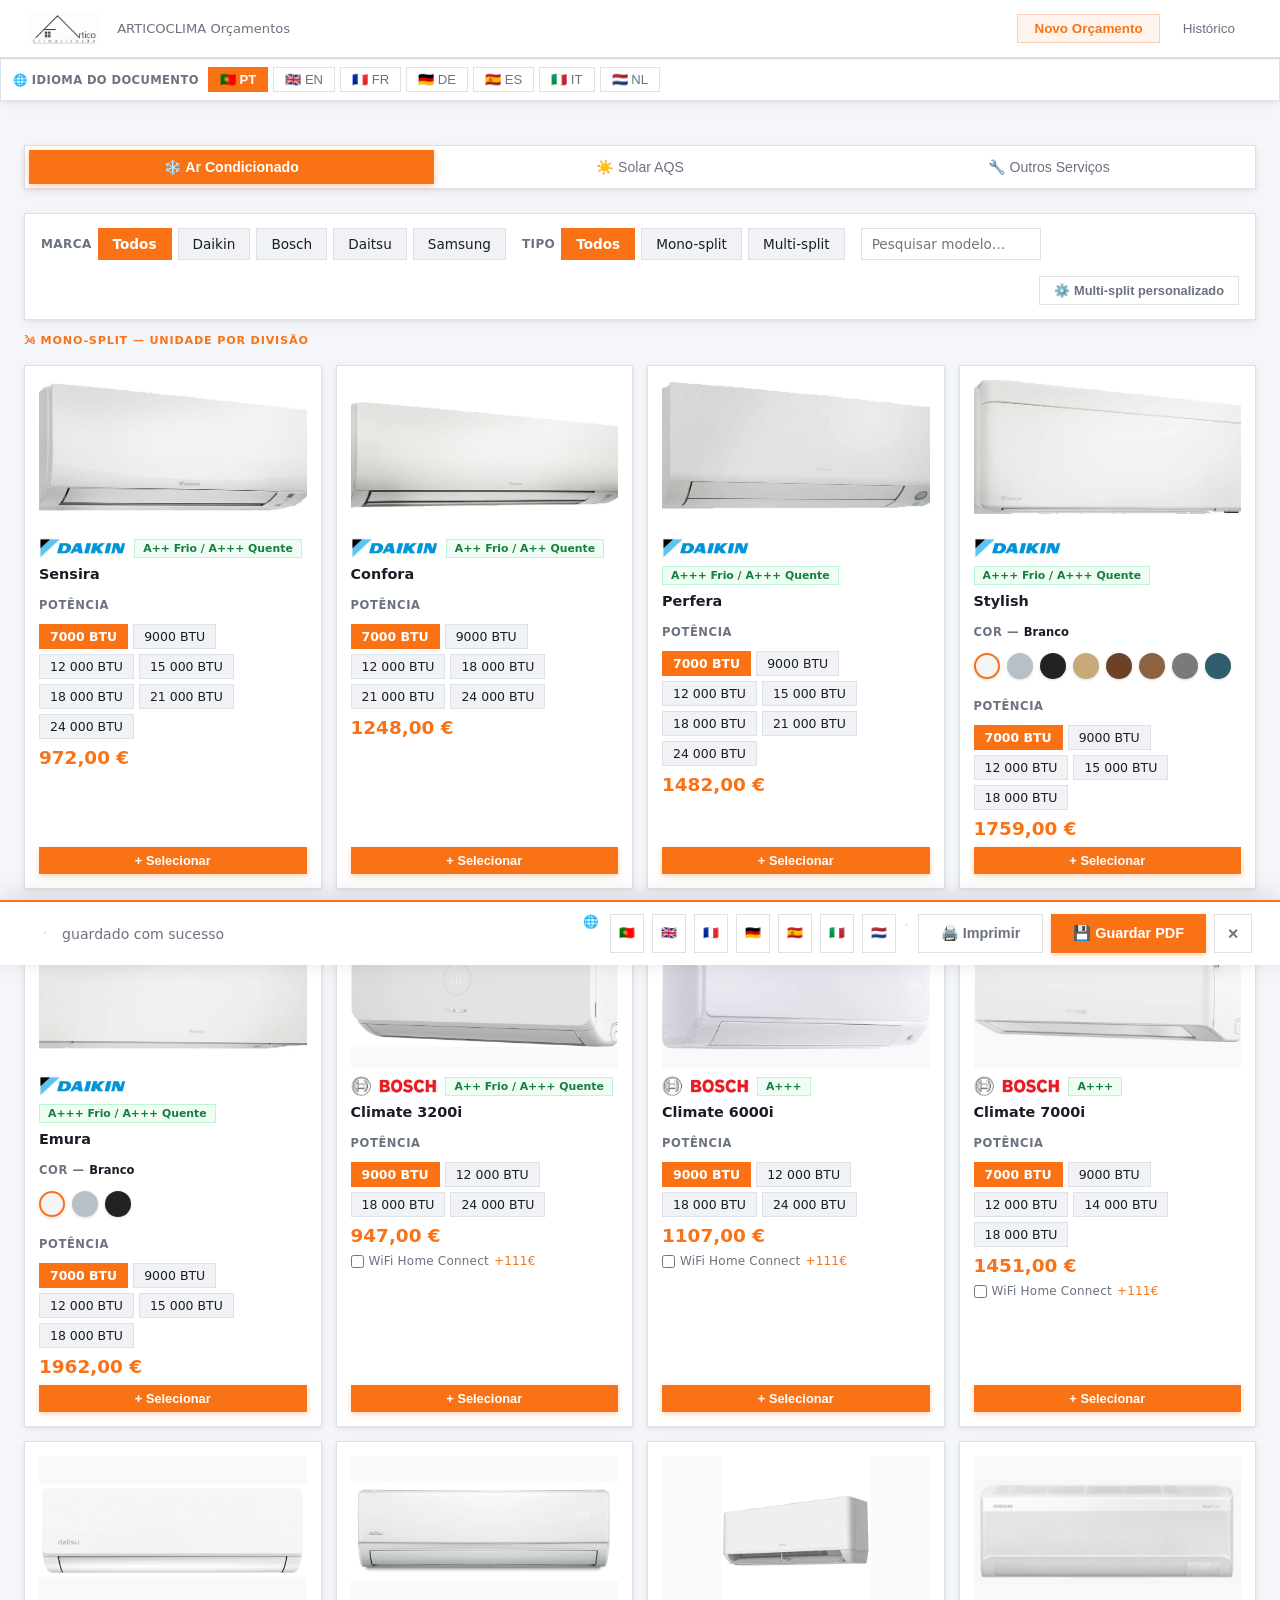
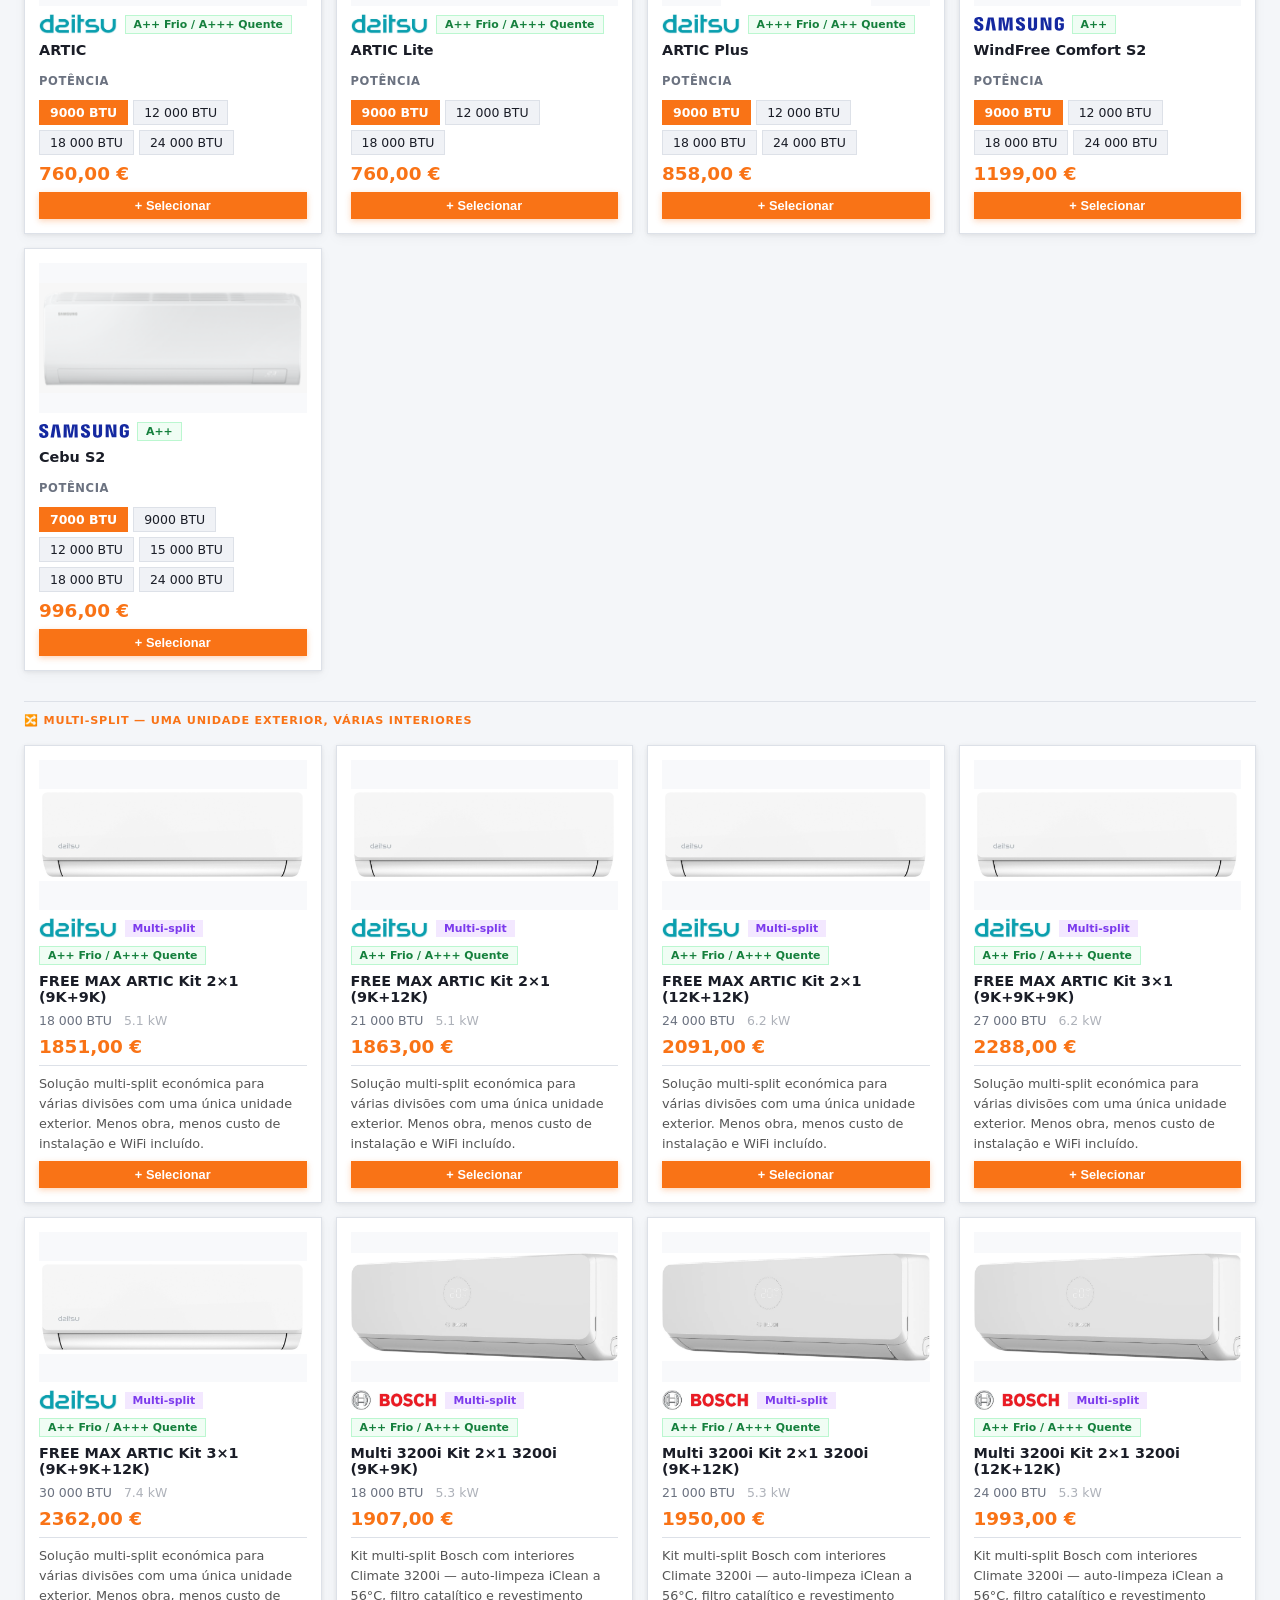
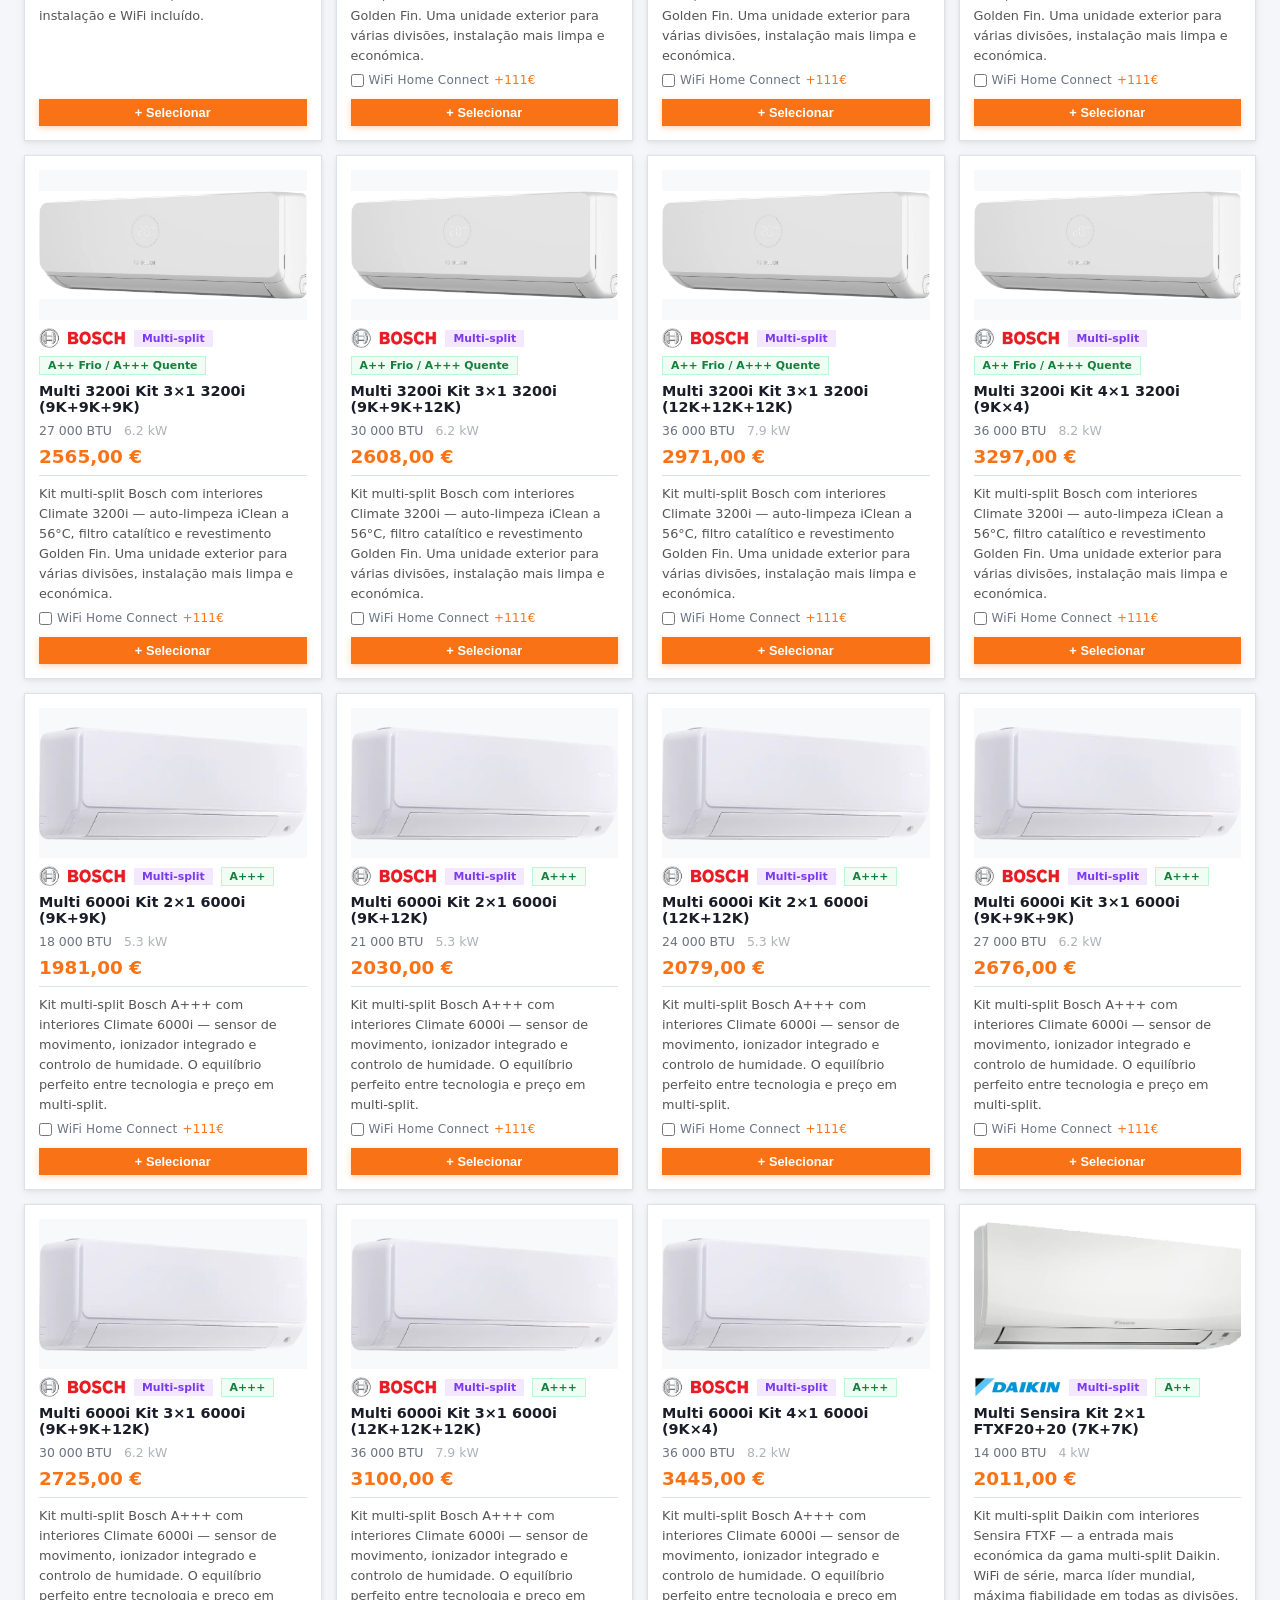
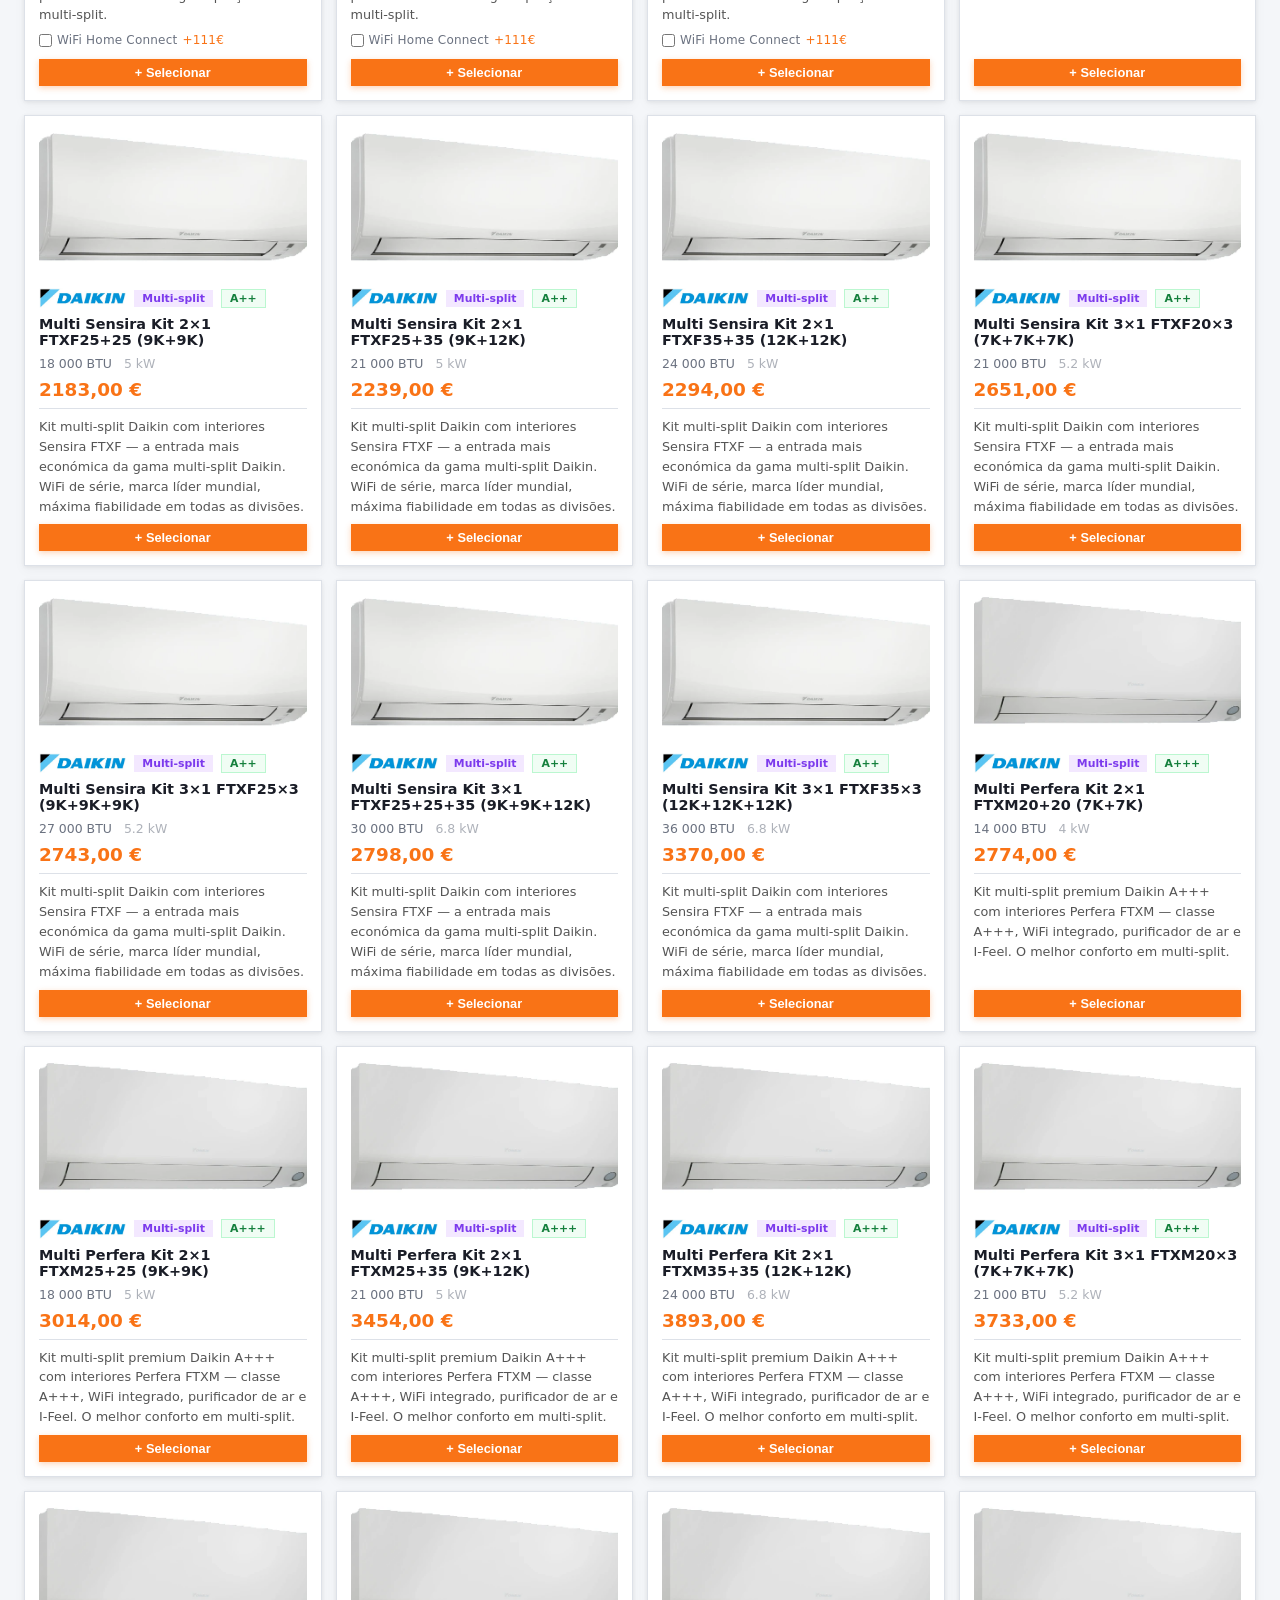
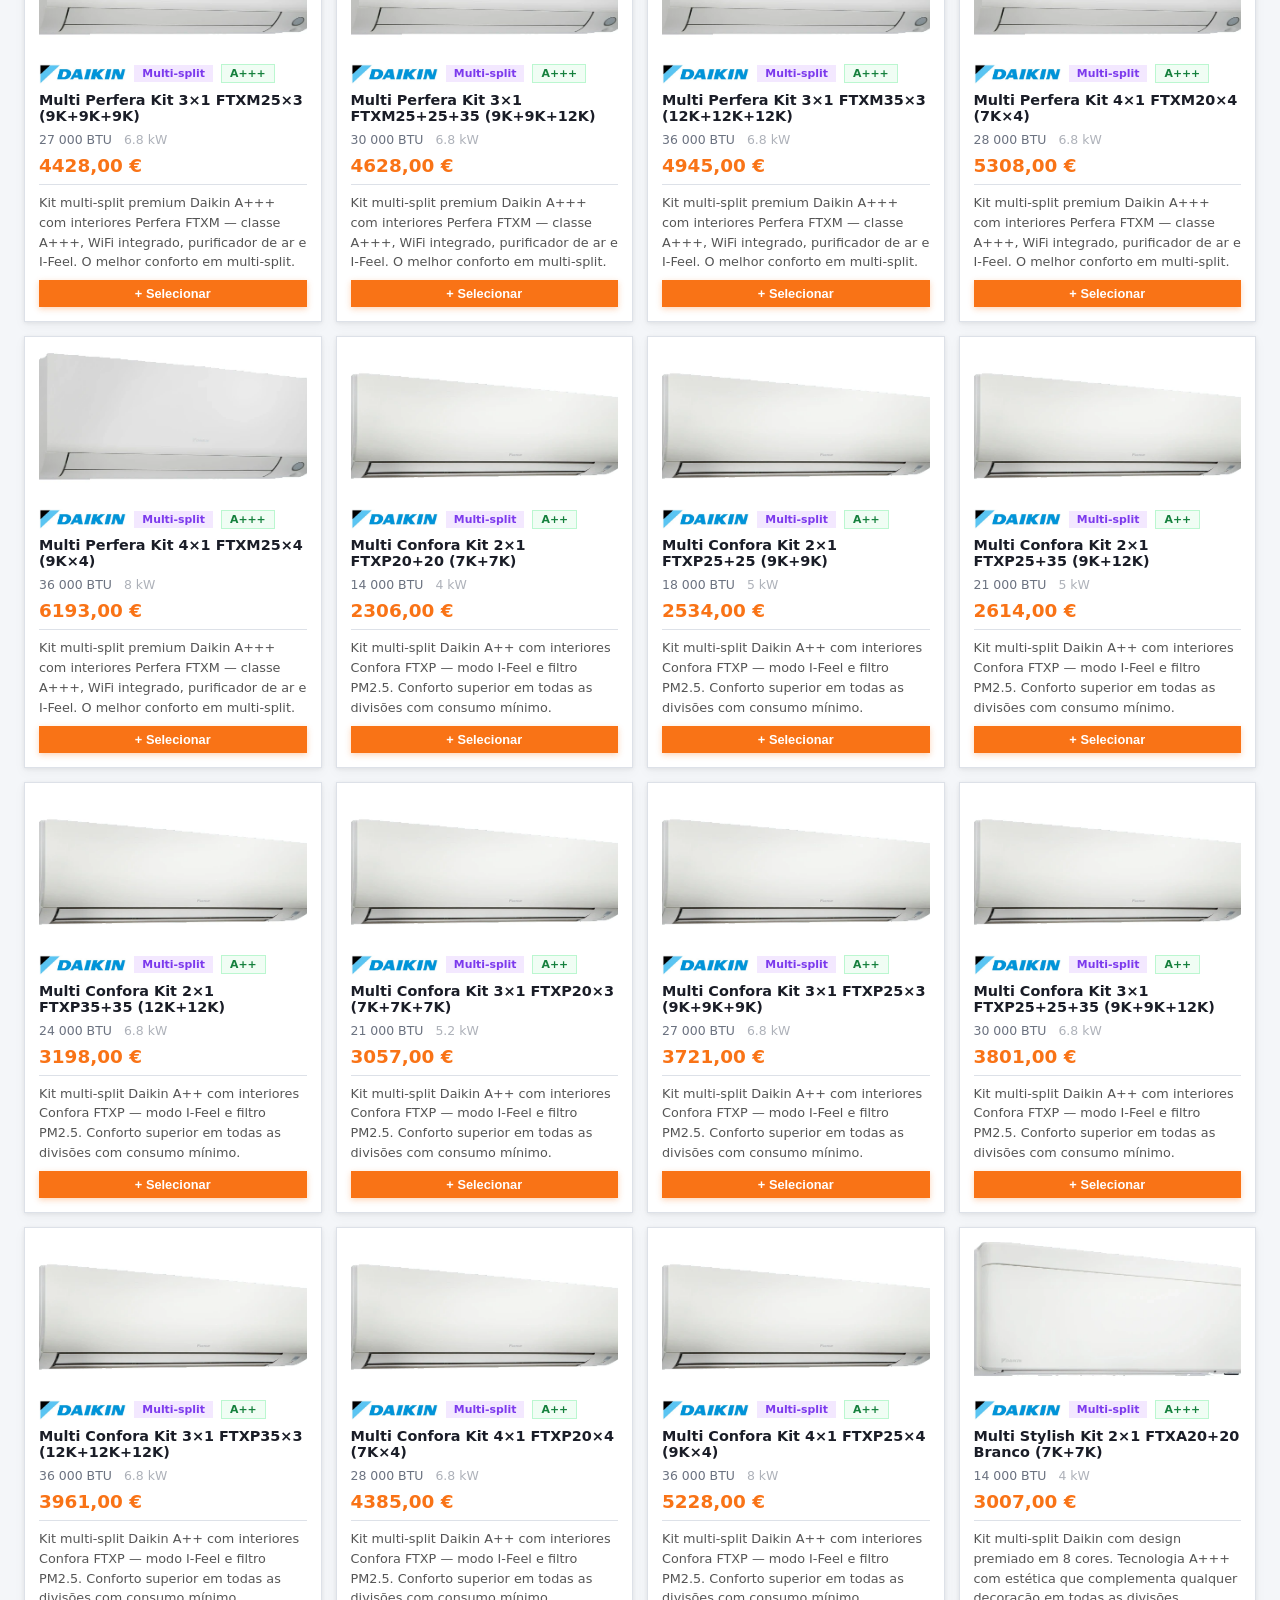
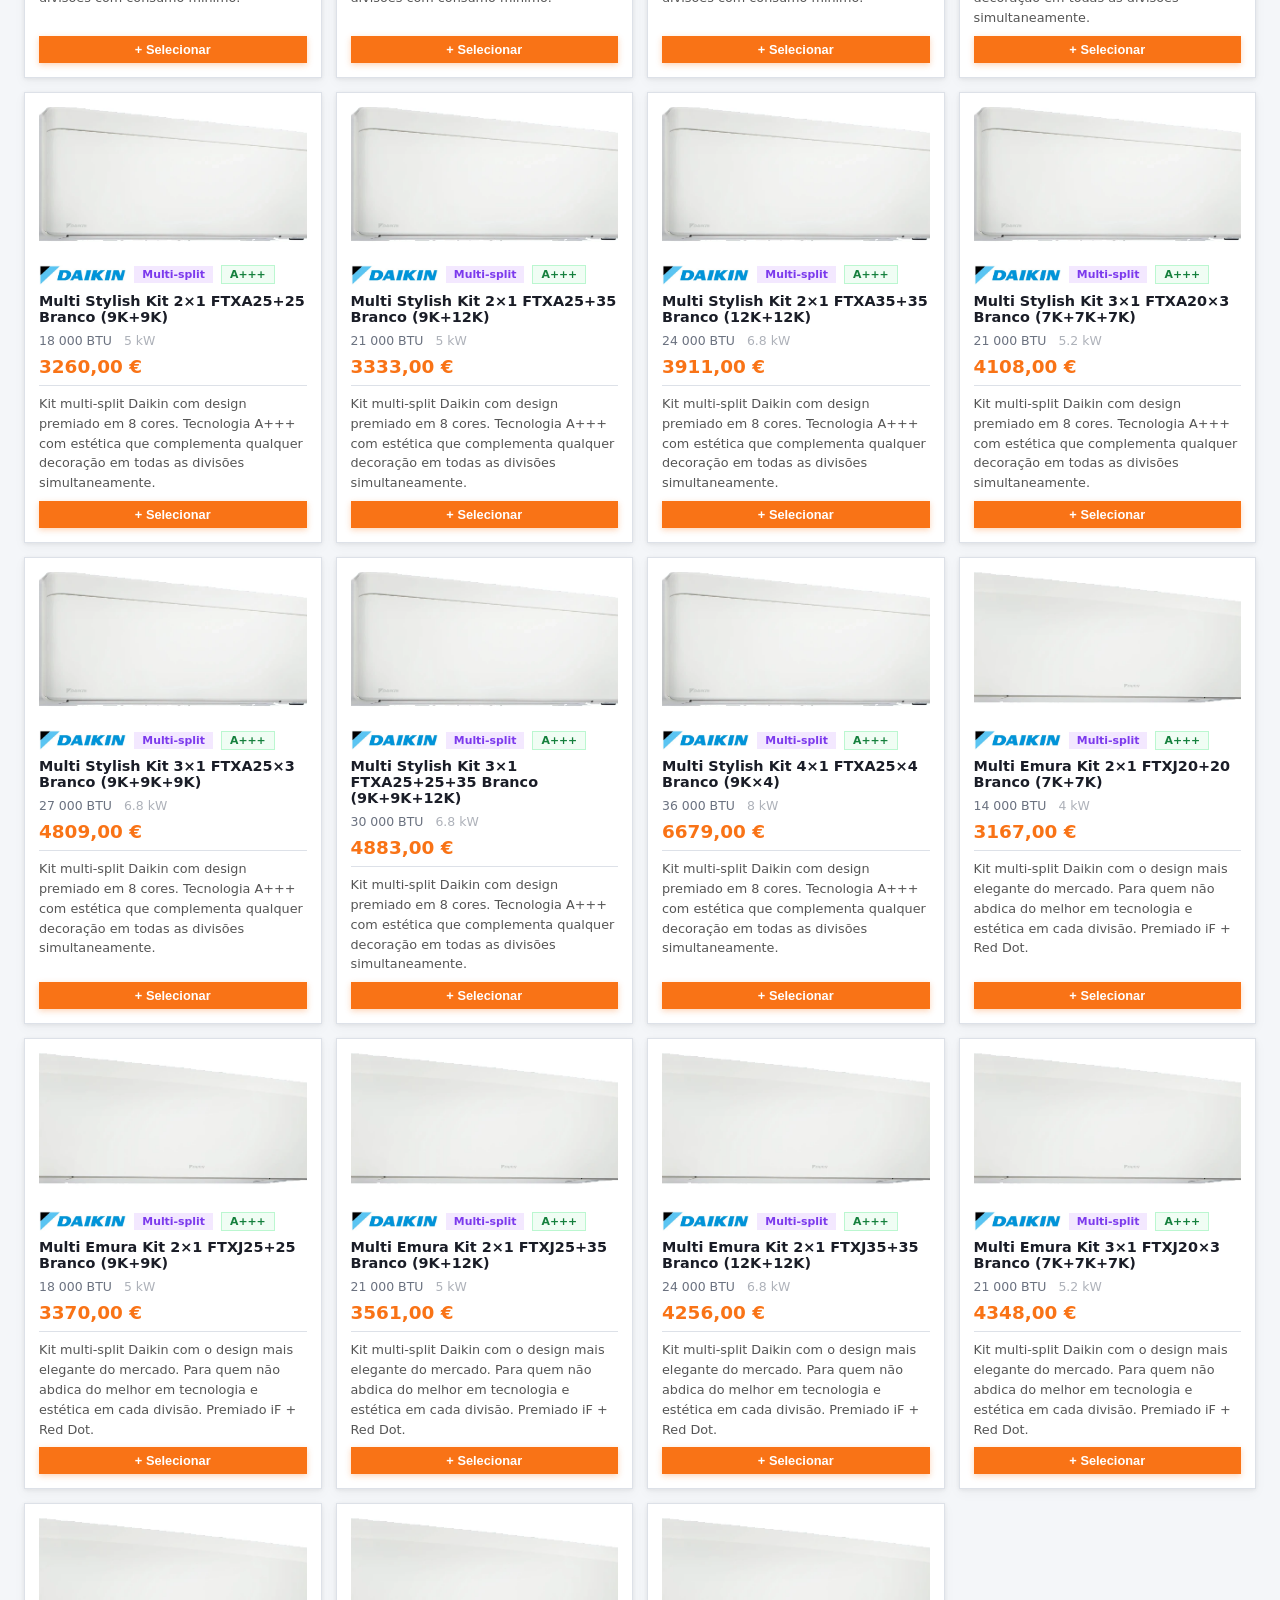
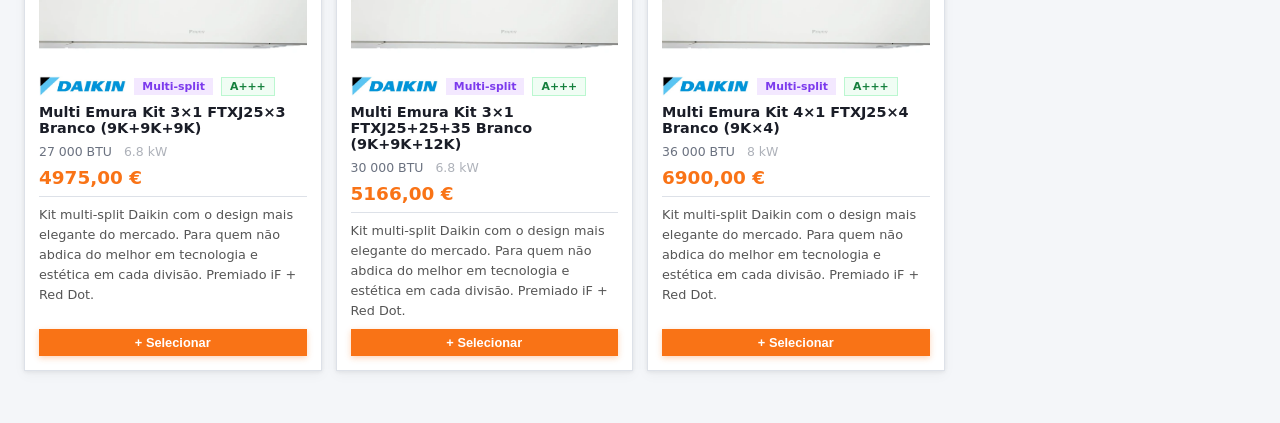
==== commit 6bee8c0a: "Daikin MXF upgrade B + CTXF->FTXF; fix adjudicacao sempre visivel - Exteriores MXF: sufixo A->B (2MX" ====
--- a/backoffice/index.html
+++ b/backoffice/index.html
@@ -1157,17 +1157,17 @@
   {id:'bosch-ms-6000i-3x1-9-9-12', brand:'Bosch',series:'Multi 6000i',model:'Kit 3×1 6000i (9K+9K+12K)',  kw:6.2,btu:30000,pvp:2725,classe:'A+++',img:'../assets/products/bosch-6000i-2.webp',tipo:'multi_split',slots:3},
   {id:'bosch-ms-6000i-3x1-12-12-12',brand:'Bosch',series:'Multi 6000i',model:'Kit 3×1 6000i (12K+12K+12K)',kw:7.9,btu:36000,pvp:3100,classe:'A+++',img:'../assets/products/bosch-6000i-2.webp',tipo:'multi_split',slots:3},
   {id:'bosch-ms-6000i-4x1-9x4',    brand:'Bosch',series:'Multi 6000i',model:'Kit 4×1 6000i (9K×4)',        kw:8.2,btu:36000,pvp:3445,classe:'A+++',img:'../assets/products/bosch-6000i-2.webp',tipo:'multi_split',slots:4},
-  // Daikin — kits multi-split com interiores Sensira CTXF (A++, c/IVA)
-  // Exteriores: 2MXF40A=1145€, 2MXF50A=1235€, 3MXF52A9=1420€, 3MXF68A9=1795€ s/IVA
-  // Interiores: CTXF20F=245€, CTXF25F=270€, CTXF35F=315€ s/IVA (máx. 12K por interior)
-  {id:'daikin-multi-s-2x1-7-7',   brand:'Daikin',series:'Multi Sensira',model:'Kit 2×1 CTXF20+20 (7K+7K)',    kw:4.0,btu:14000,pvp:2011,pc:1055, classe:'A++',img:'../assets/products/daikin-sensira-2.webp',tipo:'multi_split',slots:2},
-  {id:'daikin-multi-s-2x1-9-9',   brand:'Daikin',series:'Multi Sensira',model:'Kit 2×1 CTXF25+25 (9K+9K)',    kw:5.0,btu:18000,pvp:2183,pc:1145, classe:'A++',img:'../assets/products/daikin-sensira-2.webp',tipo:'multi_split',slots:2},
-  {id:'daikin-multi-s-2x1-9-12',  brand:'Daikin',series:'Multi Sensira',model:'Kit 2×1 CTXF25+35 (9K+12K)',   kw:5.0,btu:21000,pvp:2239,pc:1174, classe:'A++',img:'../assets/products/daikin-sensira-2.webp',tipo:'multi_split',slots:2},
-  {id:'daikin-multi-s-2x1-12-12', brand:'Daikin',series:'Multi Sensira',model:'Kit 2×1 CTXF35+35 (12K+12K)',  kw:5.0,btu:24000,pvp:2294,pc:1203, classe:'A++',img:'../assets/products/daikin-sensira-2.webp',tipo:'multi_split',slots:2},
-  {id:'daikin-multi-s-3x1-7-7-7', brand:'Daikin',series:'Multi Sensira',model:'Kit 3×1 CTXF20×3 (7K+7K+7K)', kw:5.2,btu:21000,pvp:2651,pc:1390, classe:'A++',img:'../assets/products/daikin-sensira-2.webp',tipo:'multi_split',slots:3},
-  {id:'daikin-multi-s-3x1-9-9-9', brand:'Daikin',series:'Multi Sensira',model:'Kit 3×1 CTXF25×3 (9K+9K+9K)', kw:5.2,btu:27000,pvp:2743,pc:1439, classe:'A++',img:'../assets/products/daikin-sensira-2.webp',tipo:'multi_split',slots:3},
-  {id:'daikin-multi-s-3x1-9-9-12',brand:'Daikin',series:'Multi Sensira',model:'Kit 3×1 CTXF25+25+35 (9K+9K+12K)',kw:6.8,btu:30000,pvp:2798,pc:1467,classe:'A++',img:'../assets/products/daikin-sensira-2.webp',tipo:'multi_split',slots:3},
-  {id:'daikin-multi-s-3x1-12-12-12',brand:'Daikin',series:'Multi Sensira',model:'Kit 3×1 CTXF35×3 (12K+12K+12K)',kw:6.8,btu:36000,pvp:3370,pc:1767,classe:'A++',img:'../assets/products/daikin-sensira-2.webp',tipo:'multi_split',slots:3},
+  // Daikin — kits multi-split com interiores Sensira FTXF (A++, c/IVA)
+  // Exteriores: 2MXF40B=1145€, 2MXF50B=1235€, 3MXF52B9=1420€, 3MXF68B9=1795€ s/IVA
+  // Interiores: FTXF20F=245€, FTXF25F=270€, FTXF35F=315€ s/IVA (máx. 12K por interior)
+  {id:'daikin-multi-s-2x1-7-7',   brand:'Daikin',series:'Multi Sensira',model:'Kit 2×1 FTXF20+20 (7K+7K)',    kw:4.0,btu:14000,pvp:2011,pc:1055, classe:'A++',img:'../assets/products/daikin-sensira-2.webp',tipo:'multi_split',slots:2},
+  {id:'daikin-multi-s-2x1-9-9',   brand:'Daikin',series:'Multi Sensira',model:'Kit 2×1 FTXF25+25 (9K+9K)',    kw:5.0,btu:18000,pvp:2183,pc:1145, classe:'A++',img:'../assets/products/daikin-sensira-2.webp',tipo:'multi_split',slots:2},
+  {id:'daikin-multi-s-2x1-9-12',  brand:'Daikin',series:'Multi Sensira',model:'Kit 2×1 FTXF25+35 (9K+12K)',   kw:5.0,btu:21000,pvp:2239,pc:1174, classe:'A++',img:'../assets/products/daikin-sensira-2.webp',tipo:'multi_split',slots:2},
+  {id:'daikin-multi-s-2x1-12-12', brand:'Daikin',series:'Multi Sensira',model:'Kit 2×1 FTXF35+35 (12K+12K)',  kw:5.0,btu:24000,pvp:2294,pc:1203, classe:'A++',img:'../assets/products/daikin-sensira-2.webp',tipo:'multi_split',slots:2},
+  {id:'daikin-multi-s-3x1-7-7-7', brand:'Daikin',series:'Multi Sensira',model:'Kit 3×1 FTXF20×3 (7K+7K+7K)', kw:5.2,btu:21000,pvp:2651,pc:1390, classe:'A++',img:'../assets/products/daikin-sensira-2.webp',tipo:'multi_split',slots:3},
+  {id:'daikin-multi-s-3x1-9-9-9', brand:'Daikin',series:'Multi Sensira',model:'Kit 3×1 FTXF25×3 (9K+9K+9K)', kw:5.2,btu:27000,pvp:2743,pc:1439, classe:'A++',img:'../assets/products/daikin-sensira-2.webp',tipo:'multi_split',slots:3},
+  {id:'daikin-multi-s-3x1-9-9-12',brand:'Daikin',series:'Multi Sensira',model:'Kit 3×1 FTXF25+25+35 (9K+9K+12K)',kw:6.8,btu:30000,pvp:2798,pc:1467,classe:'A++',img:'../assets/products/daikin-sensira-2.webp',tipo:'multi_split',slots:3},
+  {id:'daikin-multi-s-3x1-12-12-12',brand:'Daikin',series:'Multi Sensira',model:'Kit 3×1 FTXF35×3 (12K+12K+12K)',kw:6.8,btu:36000,pvp:3370,pc:1767,classe:'A++',img:'../assets/products/daikin-sensira-2.webp',tipo:'multi_split',slots:3},
   // Daikin — kits multi-split com interiores Perfera FTXM (c/IVA)
   {id:'daikin-multi-p-2x1-7-7',  brand:'Daikin',series:'Multi Perfera',model:'Kit 2×1 FTXM20+20 (7K+7K)',    kw:4.0,btu:14000,pvp:2774,pc:1455,classe:'A+++',img:'../assets/products/daikin-perfera-2.webp',tipo:'multi_split',slots:2},
   {id:'daikin-multi-p-2x1-9-9',  brand:'Daikin',series:'Multi Perfera',model:'Kit 2×1 FTXM25+25 (9K+9K)',    kw:5.0,btu:18000,pvp:3014,pc:1581,classe:'A+++',img:'../assets/products/daikin-perfera-2.webp',tipo:'multi_split',slots:2},
@@ -1314,15 +1314,15 @@
    Mapa: id_kit → {ext: id_ms_exterior, ints: [id_ms_interior, ...]}
 ═══════════════════════════════════════════ */
 const KIT_DECOMPOSE = {
-  // Daikin Multi Sensira (MXF + CTXF)
-  'daikin-multi-s-2x1-7-7':      {ext:'ms-ext-daikin-2mxf40', ints:['ms-int-daikin-ctxf-7k','ms-int-daikin-ctxf-7k']},
-  'daikin-multi-s-2x1-9-9':      {ext:'ms-ext-daikin-2mxf50', ints:['ms-int-daikin-ctxf-9k','ms-int-daikin-ctxf-9k']},
-  'daikin-multi-s-2x1-9-12':     {ext:'ms-ext-daikin-2mxf50', ints:['ms-int-daikin-ctxf-9k','ms-int-daikin-ctxf-12k']},
-  'daikin-multi-s-2x1-12-12':    {ext:'ms-ext-daikin-2mxf50', ints:['ms-int-daikin-ctxf-12k','ms-int-daikin-ctxf-12k']},
-  'daikin-multi-s-3x1-7-7-7':    {ext:'ms-ext-daikin-3mxf52', ints:['ms-int-daikin-ctxf-7k','ms-int-daikin-ctxf-7k','ms-int-daikin-ctxf-7k']},
-  'daikin-multi-s-3x1-9-9-9':    {ext:'ms-ext-daikin-3mxf52', ints:['ms-int-daikin-ctxf-9k','ms-int-daikin-ctxf-9k','ms-int-daikin-ctxf-9k']},
-  'daikin-multi-s-3x1-9-9-12':   {ext:'ms-ext-daikin-3mxf52', ints:['ms-int-daikin-ctxf-9k','ms-int-daikin-ctxf-9k','ms-int-daikin-ctxf-12k']},
-  'daikin-multi-s-3x1-12-12-12': {ext:'ms-ext-daikin-3mxf68', ints:['ms-int-daikin-ctxf-12k','ms-int-daikin-ctxf-12k','ms-int-daikin-ctxf-12k']},
+  // Daikin Multi Sensira (MXF + FTXF)
+  'daikin-multi-s-2x1-7-7':      {ext:'ms-ext-daikin-2mxf40', ints:['ms-int-daikin-ftxf-7k','ms-int-daikin-ftxf-7k']},
+  'daikin-multi-s-2x1-9-9':      {ext:'ms-ext-daikin-2mxf50', ints:['ms-int-daikin-ftxf-9k','ms-int-daikin-ftxf-9k']},
+  'daikin-multi-s-2x1-9-12':     {ext:'ms-ext-daikin-2mxf50', ints:['ms-int-daikin-ftxf-9k','ms-int-daikin-ftxf-12k']},
+  'daikin-multi-s-2x1-12-12':    {ext:'ms-ext-daikin-2mxf50', ints:['ms-int-daikin-ftxf-12k','ms-int-daikin-ftxf-12k']},
+  'daikin-multi-s-3x1-7-7-7':    {ext:'ms-ext-daikin-3mxf52', ints:['ms-int-daikin-ftxf-7k','ms-int-daikin-ftxf-7k','ms-int-daikin-ftxf-7k']},
+  'daikin-multi-s-3x1-9-9-9':    {ext:'ms-ext-daikin-3mxf52', ints:['ms-int-daikin-ftxf-9k','ms-int-daikin-ftxf-9k','ms-int-daikin-ftxf-9k']},
+  'daikin-multi-s-3x1-9-9-12':   {ext:'ms-ext-daikin-3mxf52', ints:['ms-int-daikin-ftxf-9k','ms-int-daikin-ftxf-9k','ms-int-daikin-ftxf-12k']},
+  'daikin-multi-s-3x1-12-12-12': {ext:'ms-ext-daikin-3mxf68', ints:['ms-int-daikin-ftxf-12k','ms-int-daikin-ftxf-12k','ms-int-daikin-ftxf-12k']},
   // Daikin Multi Perfera (MXM + FTXM)
   'daikin-multi-p-2x1-7-7':      {ext:'ms-ext-daikin-2mxm40', ints:['ms-int-daikin-perfera-7k','ms-int-daikin-perfera-7k']},
   'daikin-multi-p-2x1-9-9':      {ext:'ms-ext-daikin-2mxm50', ints:['ms-int-daikin-perfera-9k','ms-int-daikin-perfera-9k']},
@@ -1420,11 +1420,11 @@
   {id:'ms-ext-daikin-4mxm68', brand:'Daikin', series:'MXM', model:'4MXM68 (6.8 kW)', slots:4, kw:6.8, pvp:3118,pc:1635, img:'../assets/products/daikin-multisplit-exterior.jpg', compat:'mxm'},
   {id:'ms-ext-daikin-4mxm80', brand:'Daikin', series:'MXM', model:'4MXM80 (8.0 kW)', slots:4, kw:8.0, pvp:3807,pc:1997, img:'../assets/products/daikin-multisplit-exterior.jpg', compat:'mxm'},
   {id:'ms-ext-daikin-5mxm90', brand:'Daikin', series:'MXM', model:'5MXM90 (9.0 kW)', slots:5, kw:9.0, pvp:3961,pc:2077, img:'../assets/products/daikin-multisplit-exterior.jpg', compat:'mxm'},
-  // Daikin MXF Multi-Sensira (compatível exclusivamente com CTXF-F)
-  {id:'ms-ext-daikin-2mxf40', brand:'Daikin', series:'Multi-Sensira MXF', model:'2MXF40A (4.0 kW)', slots:2, kw:4.0, pvp:1408,pc:738, img:'../assets/products/daikin-multisplit-exterior.jpg', compat:'mxf'},
-  {id:'ms-ext-daikin-2mxf50', brand:'Daikin', series:'Multi-Sensira MXF', model:'2MXF50A (5.0 kW)', slots:2, kw:5.0, pvp:1519,pc:797, img:'../assets/products/daikin-multisplit-exterior.jpg', compat:'mxf'},
-  {id:'ms-ext-daikin-3mxf52', brand:'Daikin', series:'Multi-Sensira MXF', model:'3MXF52A9 (5.2 kW)', slots:3, kw:5.2, pvp:1747,pc:916, img:'../assets/products/daikin-multisplit-exterior.jpg', compat:'mxf'},
-  {id:'ms-ext-daikin-3mxf68', brand:'Daikin', series:'Multi-Sensira MXF', model:'3MXF68A9 (6.8 kW)', slots:3, kw:6.8, pvp:2208,pc:1158, img:'../assets/products/daikin-multisplit-exterior.jpg', compat:'mxf'},
+  // Daikin MXF Multi-Sensira (compatível exclusivamente com FTXF-F)
+  {id:'ms-ext-daikin-2mxf40', brand:'Daikin', series:'Multi-Sensira MXF', model:'2MXF40B (4.0 kW)', slots:2, kw:4.0, pvp:1408,pc:738, img:'../assets/products/daikin-multisplit-exterior.jpg', compat:'mxf'},
+  {id:'ms-ext-daikin-2mxf50', brand:'Daikin', series:'Multi-Sensira MXF', model:'2MXF50B (5.0 kW)', slots:2, kw:5.0, pvp:1519,pc:797, img:'../assets/products/daikin-multisplit-exterior.jpg', compat:'mxf'},
+  {id:'ms-ext-daikin-3mxf52', brand:'Daikin', series:'Multi-Sensira MXF', model:'3MXF52B9 (5.2 kW)', slots:3, kw:5.2, pvp:1747,pc:916, img:'../assets/products/daikin-multisplit-exterior.jpg', compat:'mxf'},
+  {id:'ms-ext-daikin-3mxf68', brand:'Daikin', series:'Multi-Sensira MXF', model:'3MXF68B9 (6.8 kW)', slots:3, kw:6.8, pvp:2208,pc:1158, img:'../assets/products/daikin-multisplit-exterior.jpg', compat:'mxf'},
   // Bosch Climate 5000M
   {id:'ms-ext-bosch-2x1-4k1',  brand:'Bosch', series:'Climate 5000M', model:'5000M 2×1 (4.1 kW)',  slots:2, kw:4.1,  pvp:1199, img:'../assets/products/bosch-3200i-new-2.jpg'},
   {id:'ms-ext-bosch-2x1-5k3',  brand:'Bosch', series:'Climate 5000M', model:'5000M 2×1 (5.3 kW)',  slots:2, kw:5.3,  pvp:1353, img:'../assets/products/bosch-3200i-new-2.jpg'},
@@ -1469,10 +1469,11 @@
   {id:'ms-int-daitsu-d-9k',  brand:'Daitsu', series:'FREE MAX ARTIC — Condutas', model:'FREE MAX Condutas 9K',  kw:2.6, btu:9000,  pvp:320,  pc:117, img:'../assets/products/daitsu-artic-kz-6.jpg', classe:'A++ Frio / A+++ Quente'},
   {id:'ms-int-daitsu-d-12k', brand:'Daitsu', series:'FREE MAX ARTIC — Condutas', model:'FREE MAX Condutas 12K', kw:3.5, btu:12000, pvp:326,  pc:119, img:'../assets/products/daitsu-artic-kz-6.jpg', classe:'A++ Frio / A+++ Quente'},
   {id:'ms-int-daitsu-d-18k', brand:'Daitsu', series:'FREE MAX ARTIC — Condutas', model:'FREE MAX Condutas 18K', kw:5.3, btu:18000, pvp:529,  pc:194, img:'../assets/products/daitsu-artic-kz-6.jpg', classe:'A++ Frio / A+++ Quente'},
-  // Daikin Multi-Sensira MXF — interiores exclusivos CTXF-F
-  {id:'ms-int-daikin-ctxf-7k',  brand:'Daikin', series:'Sensira CTXF (Multi-Sensira)', model:'Sensira CTXF20F (7K)',  kw:2.0, btu:7000,  pvp:301,pc:158,  img:'../assets/products/daikin-sensira-2.webp', classe:'A++ Frio / A+++ Quente', compat:'mxf'},
-  {id:'ms-int-daikin-ctxf-9k',  brand:'Daikin', series:'Sensira CTXF (Multi-Sensira)', model:'Sensira CTXF25F (9K)',  kw:2.5, btu:9000,  pvp:332,pc:174,  img:'../assets/products/daikin-sensira-2.webp', classe:'A++ Frio / A+++ Quente', compat:'mxf'},
-  {id:'ms-int-daikin-ctxf-12k', brand:'Daikin', series:'Sensira CTXF (Multi-Sensira)', model:'Sensira CTXF35F (12K)', kw:3.5, btu:12000, pvp:387,pc:203,  img:'../assets/products/daikin-sensira-2.webp', classe:'A++ Frio / A+++ Quente', compat:'mxf'},
+  // Daikin Multi-Sensira MXF — interiores exclusivos FTXF-F
+  {id:'ms-int-daikin-ftxf-7k',  brand:'Daikin', series:'Sensira FTXF (Multi-Sensira)', model:'Sensira FTXF20F (7K)',  kw:2.0, btu:7000,  pvp:301,pc:158,  img:'../assets/products/daikin-sensira-2.webp', classe:'A++ Frio / A+++ Quente', compat:'mxf'},
+  {id:'ms-int-daikin-ftxf-9k',  brand:'Daikin', series:'Sensira FTXF (Multi-Sensira)', model:'Sensira FTXF25F (9K)',  kw:2.5, btu:9000,  pvp:332,pc:174,  img:'../assets/products/daikin-sensira-2.webp', classe:'A++ Frio / A+++ Quente', compat:'mxf'},
+  {id:'ms-int-daikin-ftxf-12k', brand:'Daikin', series:'Sensira FTXF (Multi-Sensira)', model:'Sensira FTXF35F (12K)', kw:3.5, btu:12000, pvp:387,pc:203,  img:'../assets/products/daikin-sensira-2.webp', classe:'A++ Frio / A+++ Quente', compat:'mxf'},
+  // TODO: adicionar FTXF42F (14K, 4.2 kW) quando o preço for confirmado
   // Daikin Perfera FTXM — murais (MXM)
   {id:'ms-int-daikin-perfera-5k',  brand:'Daikin', series:'Perfera — Mural', model:'Perfera CTXM15 (5K)',  kw:1.5, btu:5000,  pvp:510,pc:267,  img:'../assets/products/daikin-perfera-2.webp', classe:'A+++ Frio / A+++ Quente', compat:'mxm'},
   {id:'ms-int-daikin-perfera-7k',  brand:'Daikin', series:'Perfera — Mural', model:'Perfera FTXM20 (7K)',  kw:2.0, btu:7000,  pvp:547,pc:287,  img:'../assets/products/daikin-perfera-2.webp', classe:'A+++ Frio / A+++ Quente', compat:'mxm'},
@@ -1688,7 +1689,7 @@
   'FREE MAX ARTIC — Mural':'ARTIC','FREE MAX ARTIC — Chão':'ARTIC',
   'FREE MAX ARTIC — Cassete':'ARTIC','FREE MAX ARTIC — Condutas':'ARTIC',
   // Daikin MXF interior exclusivo
-  'Sensira CTXF (Multi-Sensira)':'Sensira',
+  'Sensira FTXF (Multi-Sensira)':'Sensira',
   // Daikin MXM interiores
   'Sensira — Mural':'Sensira',
   'Perfera — Mural':'Perfera','Perfera — Chão':'Perfera',
@@ -2580,7 +2581,7 @@
   'Climate 7000i': {pt:'Topo de gama Bosch. WiFi disponível (acessório), A+++ aquecimento, monitorização de energia e sensor de presença. O melhor da linha Bosch. Prémio iF Design 2025.',en:'Top of the Bosch range. WiFi available (accessory), A+++ heating, energy monitoring and presence sensor. The best of the Bosch line. iF Design Award 2025.',fr:'Haut de gamme Bosch. WiFi disponible (accessoire), A+++ chauffage, suivi énergétique et détecteur de présence. Prix iF Design 2025.',de:'Bosch Spitzenklasse. WLAN optional (Zubehör), A+++ Heizung, Energiemonitoring und Anwesenheitssensor. iF Design Award 2025.',es:'Gama alta Bosch. WiFi disponible (accesorio), A+++ calefacción, monitoreo de energía y sensor de presencia. Premio iF Design 2025.',it:'Top di gamma Bosch. WiFi disponibile (accessorio), A+++ riscaldamento, monitoraggio energetico e sensore di presenza. Premio iF Design 2025.',nl:'Bosch topmodel. WiFi optioneel (accessoire), A+++ verwarming, energiebewaking en aanwezigheidssensor. iF Design Award 2025.'},
   'Sensira':       {pt:'Daikin de entrada com WiFi incluído de série. Marca líder mundial em climatização — fiabilidade comprovada ao melhor preço da gama Daikin.',en:'Entry-level Daikin with built-in WiFi as standard. World-leading brand in air conditioning — proven reliability at the best price in the Daikin range.',fr:'Daikin d\'entrée de gamme avec WiFi intégré. Marque leader mondiale en climatisation — fiabilité éprouvée au meilleur prix de la gamme.',de:'Daikin Einstiegsmodell mit serienmäßigem WLAN. Weltmarktführer in der Klimatechnik — bewährte Zuverlässigkeit zum besten Preis.',es:'Daikin de entrada con WiFi incluido de serie. Marca líder mundial en climatización — fiabilidad probada al mejor precio.',it:'Daikin entry-level con WiFi integrato di serie. Marchio leader mondiale nel condizionamento — affidabilità comprovata al miglior prezzo.',nl:'Instap Daikin met seriematig WiFi. Wereldwijd leidend merk — bewezen betrouwbaarheid voor de beste prijs.'},
   'Confora':       {pt:'Classe A++ com modo I-Feel (sente a temperatura onde está o telecomando) e filtro PM2.5. Conforto superior com consumo mínimo.',en:'Class A++ with I-Feel mode (senses temperature where the remote is) and PM2.5 filter. Superior comfort with minimum energy use.',fr:'Classe A++ avec mode I-Feel (capte la température là où se trouve la télécommande) et filtre PM2.5. Confort supérieur, consommation minimale.',de:'Klasse A++ mit I-Feel Modus und PM2,5-Filter. Überragender Komfort bei minimalem Verbrauch.',es:'Clase A++ con modo I-Feel y filtro PM2.5. Confort superior con consumo mínimo.',it:'Classe A++ con modalità I-Feel e filtro PM2.5. Comfort superiore con consumo minimo.',nl:'Klasse A++ met I-Feel modus en PM2,5-filter. Superieur comfort met minimaal verbruik.'},
-  'Multi Sensira': {pt:'Kit multi-split Daikin com interiores Sensira CTXF — a entrada mais económica da gama multi-split Daikin. WiFi de série, marca líder mundial, máxima fiabilidade em todas as divisões.',en:'Daikin multi-split kit with Sensira CTXF indoor units — the most economical entry into the Daikin multi-split range. Built-in WiFi, world-leading brand, maximum reliability across all rooms.',fr:'Kit multi-split Daikin avec intérieurs Sensira CTXF — l\'entrée la plus économique de la gamme. WiFi de série, marque leader mondiale.',de:'Daikin Multi-Split-Kit mit Sensira CTXF — wirtschaftlichster Einstieg in die Reihe. Serienmäßiges WLAN, Weltmarktführer.',es:'Kit multi-split Daikin con interiores Sensira CTXF — la entrada más económica. WiFi de serie, marca líder mundial.',it:'Kit multi-split Daikin con unità interne Sensira CTXF — ingresso più economico della gamma. WiFi di serie, marchio leader mondiale.',nl:'Daikin multi-split kit met Sensira CTXF — meest economische instap. Standaard WiFi, wereldwijd leidend merk.'},
+  'Multi Sensira': {pt:'Kit multi-split Daikin com interiores Sensira FTXF — a entrada mais económica da gama multi-split Daikin. WiFi de série, marca líder mundial, máxima fiabilidade em todas as divisões.',en:'Daikin multi-split kit with Sensira FTXF indoor units — the most economical entry into the Daikin multi-split range. Built-in WiFi, world-leading brand, maximum reliability across all rooms.',fr:'Kit multi-split Daikin avec intérieurs Sensira FTXF — l\'entrée la plus économique de la gamme. WiFi de série, marque leader mondiale.',de:'Daikin Multi-Split-Kit mit Sensira FTXF — wirtschaftlichster Einstieg in die Reihe. Serienmäßiges WLAN, Weltmarktführer.',es:'Kit multi-split Daikin con interiores Sensira FTXF — la entrada más económica. WiFi de serie, marca líder mundial.',it:'Kit multi-split Daikin con unità interne Sensira FTXF — ingresso più economico della gamma. WiFi di serie, marchio leader mondiale.',nl:'Daikin multi-split kit met Sensira FTXF — meest economische instap. Standaard WiFi, wereldwijd leidend merk.'},
   'Multi Confora': {pt:'Kit multi-split Daikin A++ com interiores Confora FTXP — modo I-Feel e filtro PM2.5. Conforto superior em todas as divisões com consumo mínimo.',en:'Daikin A++ multi-split kit with Confora FTXP indoor units — I-Feel mode and PM2.5 filter. Superior comfort in every room with minimum energy use.',fr:'Kit multi-split Daikin A++ avec intérieurs Confora FTXP — mode I-Feel et filtre PM2.5. Confort supérieur dans chaque pièce.',de:'Daikin A++ Multi-Split-Kit mit Confora FTXP — I-Feel Modus und PM2,5 Filter. Überragender Komfort in allen Zimmern.',es:'Kit multi-split Daikin A++ con interiores Confora FTXP — modo I-Feel y filtro PM2.5. Confort superior en todas las habitaciones.',it:'Kit multi-split Daikin A++ con Confora FTXP — modalità I-Feel e filtro PM2.5. Comfort superiore in ogni ambiente.',nl:'Daikin A++ multi-split kit met Confora FTXP — I-Feel modus en PM2,5 filter. Superieur comfort in elke kamer.'},
   'Perfera':       {pt:'O topo da gama residencial Daikin. WiFi integrado, purificador de ar e I-Feel. Para quem não quer compromissos em qualidade.',en:'The top of the Daikin residential range. Integrated WiFi, air purifier and I-Feel. For those who refuse to compromise on quality.',fr:'Le haut de gamme résidentiel Daikin. WiFi intégré, purificateur d\'air et I-Feel. Pour ceux qui ne font pas de compromis.',de:'Die Spitzenklasse des Daikin-Heimbereichs. WLAN, Luftreiniger und I-Feel. Für alle, die keine Kompromisse eingehen.',es:'La gama alta residencial Daikin. WiFi integrado, purificador de aire e I-Feel. Para quienes no quieren compromisos.',it:'Il top della gamma residenziale Daikin. WiFi integrato, purificatore d\'aria e I-Feel. Per chi non vuole compromessi.',nl:'De top van het Daikin assortiment. WiFi, luchtreiniger en I-Feel. Voor wie geen compromissen wil sluiten.'},
   'Multi Perfera': {pt:'Kit multi-split premium Daikin A+++ com interiores Perfera FTXM — classe A+++, WiFi integrado, purificador de ar e I-Feel. O melhor conforto em multi-split.',en:'Premium Daikin A+++ multi-split kit with Perfera FTXM indoor units — A+++ class, integrated WiFi, air purifier and I-Feel. The best comfort in multi-split.',fr:'Kit multi-split premium Daikin A+++ avec intérieurs Perfera FTXM — WiFi intégré, purificateur d\'air et I-Feel.',de:'Premium Daikin A+++ Multi-Split-Kit mit Perfera FTXM — WLAN, Luftreiniger und I-Feel.',es:'Kit multi-split premium Daikin A+++ con Perfera FTXM — WiFi integrado, purificador de aire e I-Feel.',it:'Kit multi-split premium Daikin A+++ con Perfera FTXM — WiFi integrato, purificatore d\'aria e I-Feel.',nl:'Premium Daikin A+++ multi-split kit met Perfera FTXM — WiFi, luchtreiniger en I-Feel.'},
@@ -2612,7 +2613,7 @@
   'Climate 7000i': {pt:['✓ Topo de gama Bosch — A+++ aquecimento e arrefecimento','✓ WiFi disponível (acessório) e monitorização de consumo de energia','✓ Sensor de presença com ajuste automático de direção','✓ Operação até -20°C exterior (modo aquecimento)','✓ Prémio iF Design Award 2025'],en:['✓ Top of the Bosch range — A+++ heating and cooling','✓ WiFi available (accessory) and energy consumption monitoring','✓ Presence sensor with automatic airflow adjustment','✓ Operation down to -20°C outdoors (heating mode)','✓ iF Design Award 2025'],fr:['✓ Haut de gamme Bosch — A+++ chauffage et refroidissement','✓ WiFi disponible (accessoire) et suivi de la consommation énergétique','✓ Détecteur de présence avec ajustement automatique du flux d\'air','✓ Fonctionnement jusqu\'à -20°C extérieur (mode chauffage)','✓ Prix iF Design 2025'],de:['✓ Bosch Spitzenklasse — A+++ Heizung und Kühlung','✓ WLAN optional (Zubehör) und Energieverbrauchsüberwachung','✓ Anwesenheitssensor mit automatischer Luftstromeinstellung','✓ Betrieb bis -20°C im Freien (Heizbetrieb)','✓ iF Design Award 2025'],es:['✓ Gama alta Bosch — A+++ calefacción y refrigeración','✓ WiFi disponible (accesorio) y monitorización del consumo energético','✓ Sensor de presencia con ajuste automático del flujo de aire','✓ Funcionamiento hasta -20°C exterior (modo calefacción)','✓ Premio iF Design Award 2025'],it:['✓ Top di gamma Bosch — A+++ riscaldamento e raffreddamento','✓ WiFi disponibile (accessorio) e monitoraggio del consumo energetico','✓ Sensore di presenza con regolazione automatica del flusso d\'aria','✓ Funzionamento fino a -20°C all\'esterno (modalità riscaldamento)','✓ Premio iF Design Award 2025'],nl:['✓ Bosch topmodel — A+++ verwarming en koeling','✓ WiFi optioneel (accessoire) en energieverbruiksmonitoring','✓ Aanwezigheidssensor met automatische luchtstroominstelling','✓ Werking tot -20°C buiten (verwarmingsmodus)','✓ iF Design Award 2025']},
   'Sensira':       {pt:['✓ WiFi incluído de série — controlo por App Onecta','✓ Classe A++ Frio / A+++ Quente — eficiência energética elevada','✓ Marca líder mundial em climatização (90+ anos)','✓ Tecnologia inverter de velocidade variável — silenciosa','✓ Filtro de limpeza fácil incluído'],en:['✓ WiFi included as standard — control via Onecta App','✓ A++ cooling / A+++ heating — high energy efficiency','✓ World-leading brand in air conditioning (90+ years)','✓ Variable speed inverter technology — whisper-quiet','✓ Easy-clean filter included'],fr:['✓ WiFi inclus de série — contrôle via App Onecta','✓ Classe A++ froid / A+++ chaud — haute efficacité énergétique','✓ Marque leader mondiale en climatisation (90+ ans)','✓ Technologie inverter à vitesse variable — silencieuse','✓ Filtre facile à nettoyer inclus'],de:['✓ Serienmäßiges WLAN — Steuerung per Onecta App','✓ A++ Kühlung / A+++ Heizung — hohe Energieeffizienz','✓ Weltmarktführer in der Klimatechnik (90+ Jahre)','✓ Frequenzgeregelte Inverter-Technologie — flüsterleise','✓ Leicht zu reinigender Filter inklusive'],es:['✓ WiFi incluido de serie — control por App Onecta','✓ Clase A++ frío / A+++ calefacción — alta eficiencia energética','✓ Marca líder mundial en climatización (90+ años)','✓ Tecnología inverter de velocidad variable — silenciosa','✓ Filtro de limpieza fácil incluido'],it:['✓ WiFi incluso di serie — controllo via App Onecta','✓ Classe A++ raffreddamento / A+++ riscaldamento — elevata efficienza energetica','✓ Marchio leader mondiale nel condizionamento (90+ anni)','✓ Tecnologia inverter a velocità variabile — silenziosa','✓ Filtro facile da pulire incluso'],nl:['✓ Standaard WiFi inbegrepen — bediening via Onecta App','✓ A++ koeling / A+++ verwarming — hoge energieëfficiëntie','✓ Wereldwijd leidend merk in airconditioning (90+ jaar)','✓ Variabele inverter technologie — fluisterstil','✓ Eenvoudig te reinigen filter inbegrepen']},
   'Confora':       {pt:['✓ Classe A++ — poupança máxima em energia','✓ Modo I-Feel — sensor no telecomando mede temperatura real do utilizador','✓ Filtro PM2.5 — captura partículas ultrafinas','✓ WiFi integrado — controlo total por app','✓ Tecnologia inverter silenciosa Daikin'],en:['✓ A++ class — maximum energy savings','✓ I-Feel mode — remote sensor measures actual user temperature','✓ PM2.5 filter — captures ultrafine particles','✓ Integrated WiFi — full app control','✓ Daikin silent inverter technology'],fr:['✓ Classe A++ — économies d\'énergie maximales','✓ Mode I-Feel — capteur mesure la température réelle de l\'utilisateur','✓ Filtre PM2.5 — capture les particules ultrafines','✓ WiFi intégré — contrôle total par app','✓ Technologie inverter silencieuse Daikin'],de:['✓ A++ Klasse — maximale Energieeinsparungen','✓ I-Feel Modus — misst tatsächliche Benutzertemperatur','✓ PM2,5 Filter — fängt ultrafeinen Staub ein','✓ Integriertes WLAN — vollständige App-Steuerung','✓ Daikin leise Inverter-Technologie'],es:['✓ Clase A++ — ahorro máximo de energía','✓ Modo I-Feel — sensor en el mando mide la temperatura real del usuario','✓ Filtro PM2.5 — captura partículas ultrafinas','✓ WiFi integrado — control total por app','✓ Tecnología inverter silenciosa Daikin'],it:['✓ Classe A++ — risparmio energetico massimo','✓ Modalità I-Feel — sensore nel telecomando misura la temperatura reale','✓ Filtro PM2.5 — cattura le particelle ultrafini','✓ WiFi integrato — controllo totale via app','✓ Tecnologia inverter silenziosa Daikin'],nl:['✓ A++ klasse — maximale energiebesparing','✓ I-Feel modus — meet werkelijke gebruikerstemperatuur','✓ PM2,5 filter — vangt ultrafijne deeltjes','✓ Ingebouwde WiFi — volledige app-bediening','✓ Stille Daikin inverter technologie']},
-  'Multi Sensira': {pt:['✓ Kit multi-split Daikin — entrada mais económica da gama multi-split','✓ Interiores Sensira CTXF com WiFi integrado de série','✓ Classe A++ Frio / A+++ Quente — boa eficiência energética','✓ Marca líder mundial em climatização (90+ anos)','✓ Controlo independente por divisão via app'],en:['✓ Daikin multi-split kit — most economical entry in the multi-split range','✓ Sensira CTXF indoor units with built-in WiFi as standard','✓ A++ cooling / A+++ heating — good energy efficiency','✓ World-leading brand in air conditioning (90+ years)','✓ Independent room-by-room control via app'],fr:['✓ Kit multi-split Daikin — entrée la plus économique de la gamme','✓ Intérieurs Sensira CTXF avec WiFi intégré de série','✓ Classe A++ froid / A+++ chaud — bonne efficacité énergétique','✓ Marque leader mondiale en climatisation (90+ ans)','✓ Contrôle indépendant par pièce via app'],de:['✓ Daikin Multi-Split-Kit — wirtschaftlichster Einstieg der Reihe','✓ Sensira CTXF Innengeräte mit serienmäßigem WLAN','✓ A++ Kühlung / A+++ Heizung — gute Energieeffizienz','✓ Weltmarktführer in der Klimatechnik (90+ Jahre)','✓ Unabhängige Zimmer-Steuerung per App'],es:['✓ Kit multi-split Daikin — entrada más económica de la gama','✓ Interiores Sensira CTXF con WiFi integrado de serie','✓ Clase A++ frío / A+++ calefacción — buena eficiencia energética','✓ Marca líder mundial en climatización (90+ años)','✓ Control independiente por habitación via app'],it:['✓ Kit multi-split Daikin — ingresso più economico della gamma','✓ Unità interne Sensira CTXF con WiFi integrato di serie','✓ Classe A++ raffreddamento / A+++ riscaldamento — buona efficienza energetica','✓ Marchio leader mondiale nel condizionamento (90+ anni)','✓ Controllo indipendente per ambiente via app'],nl:['✓ Daikin multi-split kit — meest economische instap van de gamma','✓ Sensira CTXF binnenunits met standaard WiFi','✓ A++ koeling / A+++ verwarming — goede energieëfficiëntie','✓ Wereldwijd leidend merk (90+ jaar)','✓ Onafhankelijke kamer-bediening via app']},
+  'Multi Sensira': {pt:['✓ Kit multi-split Daikin — entrada mais económica da gama multi-split','✓ Interiores Sensira FTXF com WiFi integrado de série','✓ Classe A++ Frio / A+++ Quente — boa eficiência energética','✓ Marca líder mundial em climatização (90+ anos)','✓ Controlo independente por divisão via app'],en:['✓ Daikin multi-split kit — most economical entry in the multi-split range','✓ Sensira FTXF indoor units with built-in WiFi as standard','✓ A++ cooling / A+++ heating — good energy efficiency','✓ World-leading brand in air conditioning (90+ years)','✓ Independent room-by-room control via app'],fr:['✓ Kit multi-split Daikin — entrée la plus économique de la gamme','✓ Intérieurs Sensira FTXF avec WiFi intégré de série','✓ Classe A++ froid / A+++ chaud — bonne efficacité énergétique','✓ Marque leader mondiale en climatisation (90+ ans)','✓ Contrôle indépendant par pièce via app'],de:['✓ Daikin Multi-Split-Kit — wirtschaftlichster Einstieg der Reihe','✓ Sensira FTXF Innengeräte mit serienmäßigem WLAN','✓ A++ Kühlung / A+++ Heizung — gute Energieeffizienz','✓ Weltmarktführer in der Klimatechnik (90+ Jahre)','✓ Unabhängige Zimmer-Steuerung per App'],es:['✓ Kit multi-split Daikin — entrada más económica de la gama','✓ Interiores Sensira FTXF con WiFi integrado de serie','✓ Clase A++ frío / A+++ calefacción — buena eficiencia energética','✓ Marca líder mundial en climatización (90+ años)','✓ Control independiente por habitación via app'],it:['✓ Kit multi-split Daikin — ingresso più economico della gamma','✓ Unità interne Sensira FTXF con WiFi integrato di serie','✓ Classe A++ raffreddamento / A+++ riscaldamento — buona efficienza energetica','✓ Marchio leader mondiale nel condizionamento (90+ anni)','✓ Controllo indipendente per ambiente via app'],nl:['✓ Daikin multi-split kit — meest economische instap van de gamma','✓ Sensira FTXF binnenunits met standaard WiFi','✓ A++ koeling / A+++ verwarming — goede energieëfficiëntie','✓ Wereldwijd leidend merk (90+ jaar)','✓ Onafhankelijke kamer-bediening via app']},
   'Multi Confora': {pt:['✓ Kit multi-split A++ com interiores Confora FTXP','✓ Modo I-Feel — sensor de temperatura no telecomando','✓ Filtro PM2.5 incluído em cada unidade interior','✓ WiFi integrado — controlo por app divisão a divisão','✓ Uma unidade exterior, todas as divisões a A++'],en:['✓ A++ multi-split kit with Confora FTXP indoor units','✓ I-Feel mode — temperature sensor in the remote','✓ PM2.5 filter included in each indoor unit','✓ Integrated WiFi — room-by-room app control','✓ One outdoor unit, all rooms at A++'],fr:['✓ Kit multi-split A++ avec intérieurs Confora FTXP','✓ Mode I-Feel — capteur de température dans la télécommande','✓ Filtre PM2.5 inclus dans chaque unité intérieure','✓ WiFi intégré — contrôle par app pièce par pièce','✓ Une unité extérieure, toutes les pièces en A++'],de:['✓ A++ Multi-Split-Kit mit Confora FTXP Innengeräten','✓ I-Feel Modus — Temperatursensor in der Fernbedienung','✓ PM2,5 Filter in jedem Innengerät enthalten','✓ Integriertes WLAN — Zimmer-Steuerung per App','✓ Eine Außeneinheit, alle Zimmer auf A++'],es:['✓ Kit multi-split A++ con interiores Confora FTXP','✓ Modo I-Feel — sensor de temperatura en el mando','✓ Filtro PM2.5 incluido en cada unidad interior','✓ WiFi integrado — control por app habitación a habitación','✓ Una unidad exterior, todas las habitaciones en A++'],it:['✓ Kit multi-split A++ con unità interne Confora FTXP','✓ Modalità I-Feel — sensore di temperatura nel telecomando','✓ Filtro PM2.5 incluso in ogni unità interna','✓ WiFi integrato — controllo via app ambiente per ambiente','✓ Un\'unità esterna, tutti gli ambienti a A++'],nl:['✓ A++ multi-split kit met Confora FTXP binnenunits','✓ I-Feel modus — temperatuursensor in de afstandsbediening','✓ PM2,5 filter inbegrepen in elke binnenunit','✓ Ingebouwde WiFi — kamer-per-kamer app-bediening','✓ Één buitenunit, alle kamers op A++']},
   'Perfera':       {pt:['✓ Topo da gama residencial Daikin — A+++','✓ Purificador de ar integrado — flash streamer','✓ I-Feel — mede temperatura real na posição do utilizador','✓ WiFi integrado de série','✓ Operação até -20°C exterior no modo aquecimento'],en:['✓ Top of the Daikin residential range — A+++','✓ Integrated air purifier — flash streamer','✓ I-Feel — measures actual temperature at user position','✓ Built-in WiFi as standard','✓ Operation down to -20°C outdoors in heating mode'],fr:['✓ Haut de gamme résidentiel Daikin — A+++','✓ Purificateur d\'air intégré — flash streamer','✓ I-Feel — mesure la température réelle à la position de l\'utilisateur','✓ WiFi intégré de série','✓ Fonctionnement jusqu\'à -20°C extérieur en mode chauffage'],de:['✓ Daikin Spitzenklasse Wohnbereich — A+++','✓ Integrierter Luftreiniger — Flash Streamer','✓ I-Feel — misst tatsächliche Temperatur an der Nutzerposition','✓ Serienmäßiges WLAN','✓ Betrieb bis -20°C im Freien im Heizbetrieb'],es:['✓ Gama alta residencial Daikin — A+++','✓ Purificador de aire integrado — flash streamer','✓ I-Feel — mide la temperatura real en la posición del usuario','✓ WiFi integrado de serie','✓ Funcionamiento hasta -20°C exterior en modo calefacción'],it:['✓ Top della gamma residenziale Daikin — A+++','✓ Purificatore d\'aria integrado — flash streamer','✓ I-Feel — misura la temperatura reale nella posizione dell\'utente','✓ WiFi integrato di serie','✓ Funzionamento fino a -20°C all\'esterno in modalità riscaldamento'],nl:['✓ Top van het Daikin assortiment — A+++','✓ Ingebouwde luchtreiniger — flash streamer','✓ I-Feel — meet werkelijke temperatuur op gebruikerspositie','✓ Standaard WiFi','✓ Werking tot -20°C buiten in verwarmingsmodus']},
   'Multi Perfera': {pt:['✓ Kit multi-split premium Daikin A+++ com interiores FTXM','✓ Purificador de ar (flash streamer) em cada unidade','✓ I-Feel — sensor temperatura no telecomando','✓ WiFi integrado de série','✓ Uma unidade exterior, várias divisões com qualidade premium'],en:['✓ Premium Daikin A+++ multi-split kit with FTXM indoor units','✓ Air purifier (flash streamer) in each unit','✓ I-Feel — temperature sensor in remote','✓ Built-in WiFi as standard','✓ One outdoor unit, multiple rooms with premium quality'],fr:['✓ Kit multi-split premium Daikin A+++ avec intérieurs FTXM','✓ Purificateur d\'air (flash streamer) dans chaque unité','✓ I-Feel — capteur de température dans la télécommande','✓ WiFi intégré de série','✓ Une unité extérieure, plusieurs pièces avec qualité premium'],de:['✓ Premium Daikin A+++ Multi-Split-Kit mit FTXM Innengeräten','✓ Luftreiniger (Flash Streamer) in jeder Einheit','✓ I-Feel — Temperatursensor in der Fernbedienung','✓ Serienmäßiges WLAN','✓ Eine Außeneinheit, mehrere Zimmer mit Premium-Qualität'],es:['✓ Kit multi-split premium Daikin A+++ con interiores FTXM','✓ Purificador de aire (flash streamer) en cada unidad','✓ I-Feel — sensor de temperatura en el mando','✓ WiFi integrado de serie','✓ Una unidad exterior, varias habitaciones con calidad premium'],it:['✓ Kit multi-split premium Daikin A+++ con unità interne FTXM','✓ Purificatore d\'aria (flash streamer) in ogni unità','✓ I-Feel — sensore di temperatura nel telecomando','✓ WiFi integrato di serie','✓ Un\'unità esterna, più ambienti con qualità premium'],nl:['✓ Premium Daikin A+++ multi-split kit met FTXM binnenunits','✓ Luchtreiniger (flash streamer) in elke unit','✓ I-Feel — temperatuursensor in de afstandsbediening','✓ Standaard WiFi','✓ Één buitenunit, meerdere kamers met premium kwaliteit']},
@@ -4106,7 +4107,7 @@
     return temBoschMono && !temWifi;
   });
   const semIva = document.getElementById('ac-sem-iva')?.checked || false;
-  const mostrarAdjud = document.getElementById('ac-mostrar-adjud')?.checked ?? true;
+  const mostrarAdjud = document.getElementById('ac-mostrar-adjud')?.checked || false;
   const adjudTexto = document.getElementById('ac-adjud-texto')?.value.trim() || null;
   const adjudPct = Math.min(100, Math.max(1, parseInt(document.getElementById('ac-adjud-pct')?.value) || 80));
   const { itens: svcItens } = calcAcServicos();
@@ -4921,7 +4922,7 @@
           <div style="margin-top:14pt;border-top:1pt solid #eee;padding-top:12pt;">
             <div style="font-size:7.5pt;color:#555;margin-bottom:8pt;"><strong>${T.wa_instrucao}</strong></div>
             <div style="display:flex;flex-wrap:wrap;gap:7pt;">
-              ${opcaoGroups.map(g => { const resumo = (() => { const counts = {}; g.items.forEach(it => { if (/_int\d*$/.test(it.productId)) return; const baseId = it.productId.replace(/_ext$/, ''); const prod = CATALOG_AC.find(p => p.id === baseId); let label; if (prod) { if (prod.tipo === 'multi_split') { label = prod.model; } else { const btuStr = prod.btu ? Math.round(prod.btu/1000)+'K' : ''; label = prod.series + (btuStr ? ' '+btuStr : ''); } } else { const nome = it.opcao?.series || baseId; const btu = it.opcao?.btu; const btuStr = btu ? Math.round(btu/1000)+'K' : (it.opcao?.kw ? it.opcao.kw+'kW' : ''); label = nome + (btuStr ? ' '+btuStr : ''); } counts[label] = (counts[label]||0) + (it.qty||1); }); return Object.entries(counts).map(([k,q]) => q>1?`${k} ×${q}`:k).join(' + '); })(); return `<a href="https://wa.me/351964501776?text=${encodeURIComponent('Olá Fábio, analisei o orçamento ' + orc.numero_formatado + ' e quero avançar com a Opção ' + g.letra + (resumo ? ' (' + resumo + ')' : '') + '.')}" target="_blank"
+              ${opcaoGroups.map(g => { const resumo = (() => { const counts = {}; g.items.forEach(it => { if (!it.productId || /_int\d*$/.test(it.productId)) return; const baseId = it.productId.replace(/_ext$/, ''); const prod = CATALOG_AC.find(p => p.id === baseId); let label; if (prod) { if (prod.tipo === 'multi_split') { label = prod.model; } else { const btuStr = prod.btu ? Math.round(prod.btu/1000)+'K' : ''; label = prod.series + (btuStr ? ' '+btuStr : ''); } } else { const nome = it.opcao?.series || baseId; const btu = it.opcao?.btu; const btuStr = btu ? Math.round(btu/1000)+'K' : (it.opcao?.kw ? it.opcao.kw+'kW' : ''); label = nome + (btuStr ? ' '+btuStr : ''); } counts[label] = (counts[label]||0) + (it.qty||1); }); return Object.entries(counts).map(([k,q]) => q>1?`${k} ×${q}`:k).join(' + '); })(); return `<a href="https://wa.me/351964501776?text=${encodeURIComponent('Olá Fábio, analisei o orçamento ' + orc.numero_formatado + ' e quero avançar com a Opção ' + g.letra + (resumo ? ' (' + resumo + ')' : '') + '.')}" target="_blank"
                 style="display:inline-flex;align-items:center;gap:6pt;background:#25D366;color:#fff;font-size:9pt;font-weight:700;padding:7pt 13pt;border-radius:3pt;text-decoration:none;">
                 <svg xmlns="http://www.w3.org/2000/svg" width="13" height="13" viewBox="0 0 24 24" fill="#fff"><path d="M17.472 14.382c-.297-.149-1.758-.867-2.03-.967-.273-.099-.471-.148-.67.15-.197.297-.767.966-.94 1.164-.173.199-.347.223-.644.075-.297-.15-1.255-.463-2.39-1.475-.883-.788-1.48-1.761-1.653-2.059-.173-.297-.018-.458.13-.606.134-.133.298-.347.446-.52.149-.174.198-.298.298-.497.099-.198.05-.371-.025-.52-.075-.149-.669-1.612-.916-2.207-.242-.579-.487-.5-.669-.51-.173-.008-.371-.01-.57-.01-.198 0-.52.074-.792.372-.272.297-1.04 1.016-1.04 2.479 0 1.462 1.065 2.875 1.213 3.074.149.198 2.096 3.2 5.077 4.487.709.306 1.262.489 1.694.625.712.227 1.36.195 1.871.118.571-.085 1.758-.719 2.006-1.413.248-.694.248-1.289.173-1.413-.074-.124-.272-.198-.57-.347z"/><path d="M12 0C5.373 0 0 5.373 0 12c0 2.117.549 4.107 1.51 5.843L.057 23.428a.5.5 0 0 0 .609.61l5.693-1.485A11.945 11.945 0 0 0 12 24c6.627 0 12-5.373 12-12S18.627 0 12 0zm0 21.818a9.808 9.808 0 0 1-5.031-1.388l-.36-.214-3.733.974.997-3.63-.235-.374A9.818 9.818 0 0 1 2.182 12C2.182 6.57 6.57 2.182 12 2.182S21.818 6.57 21.818 12 17.43 21.818 12 21.818z"/></svg>
                 ${T.wa_aprovar} ${g.letra}
